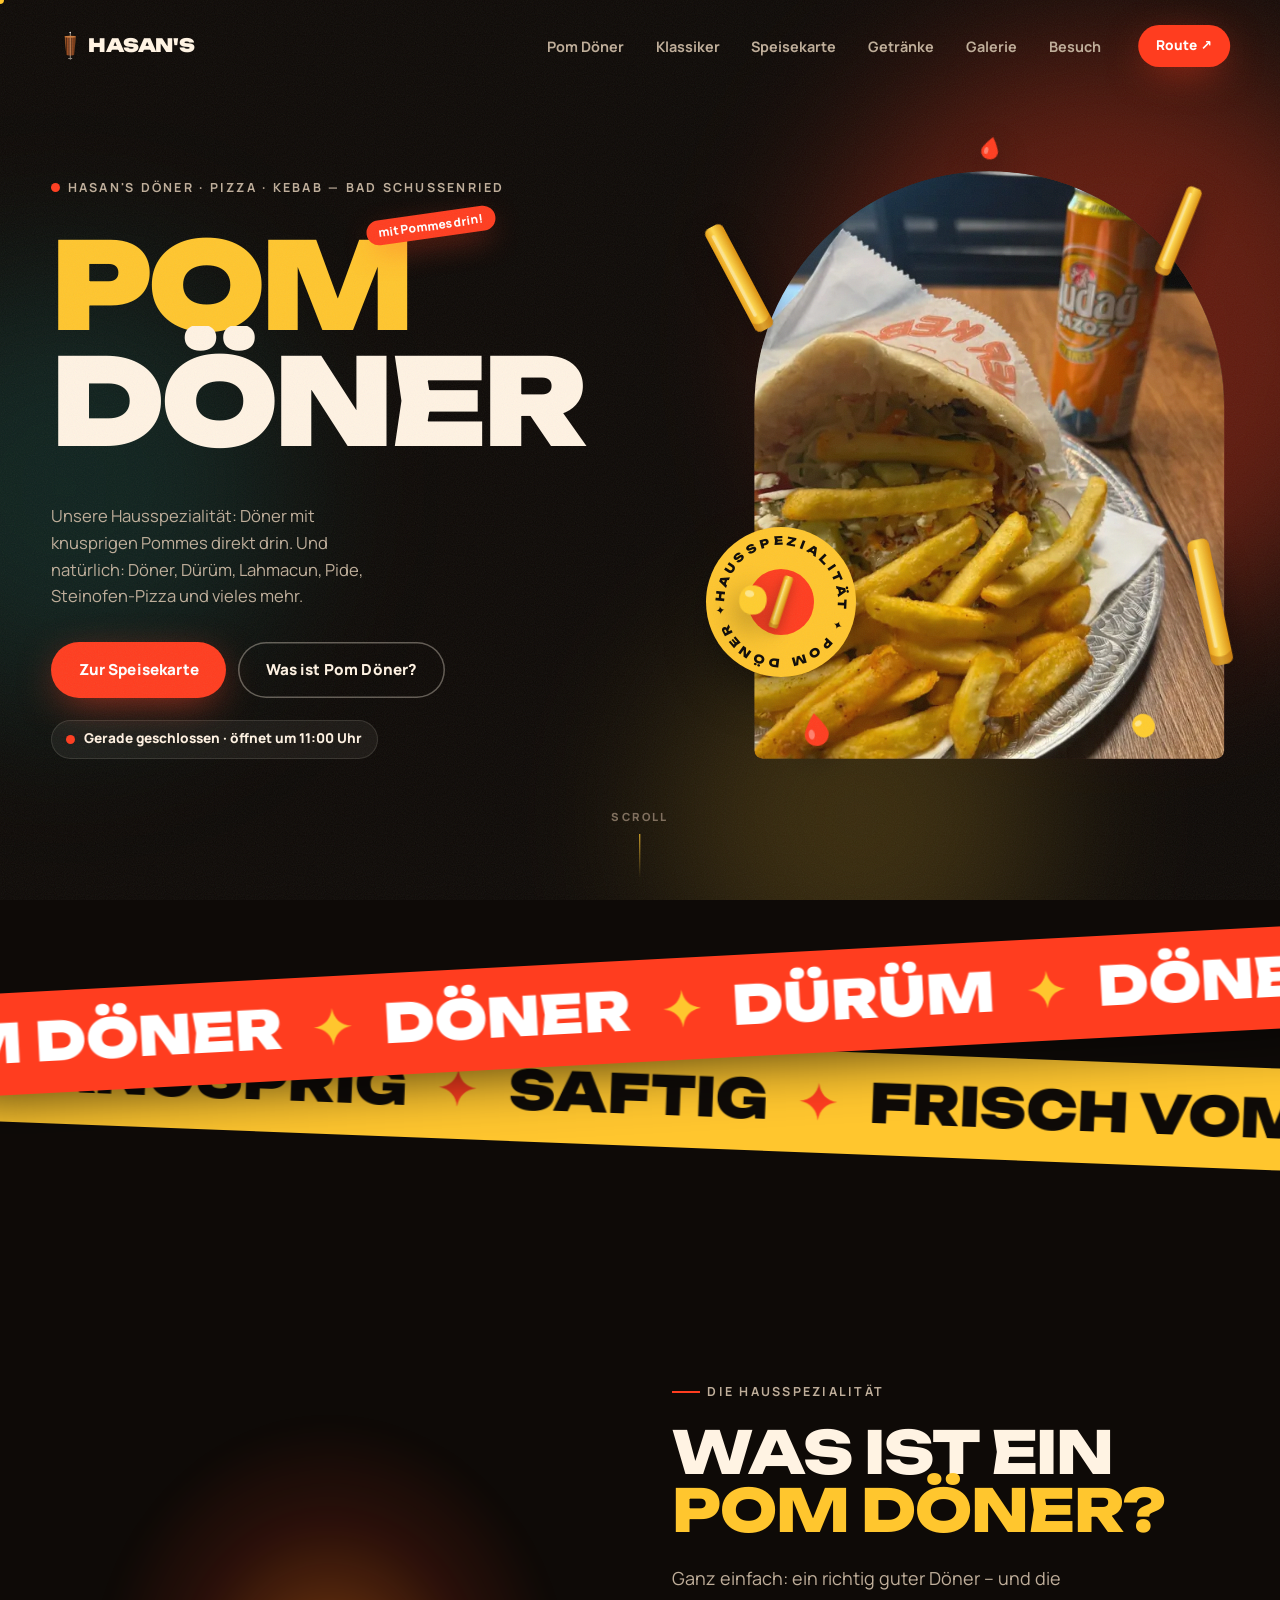
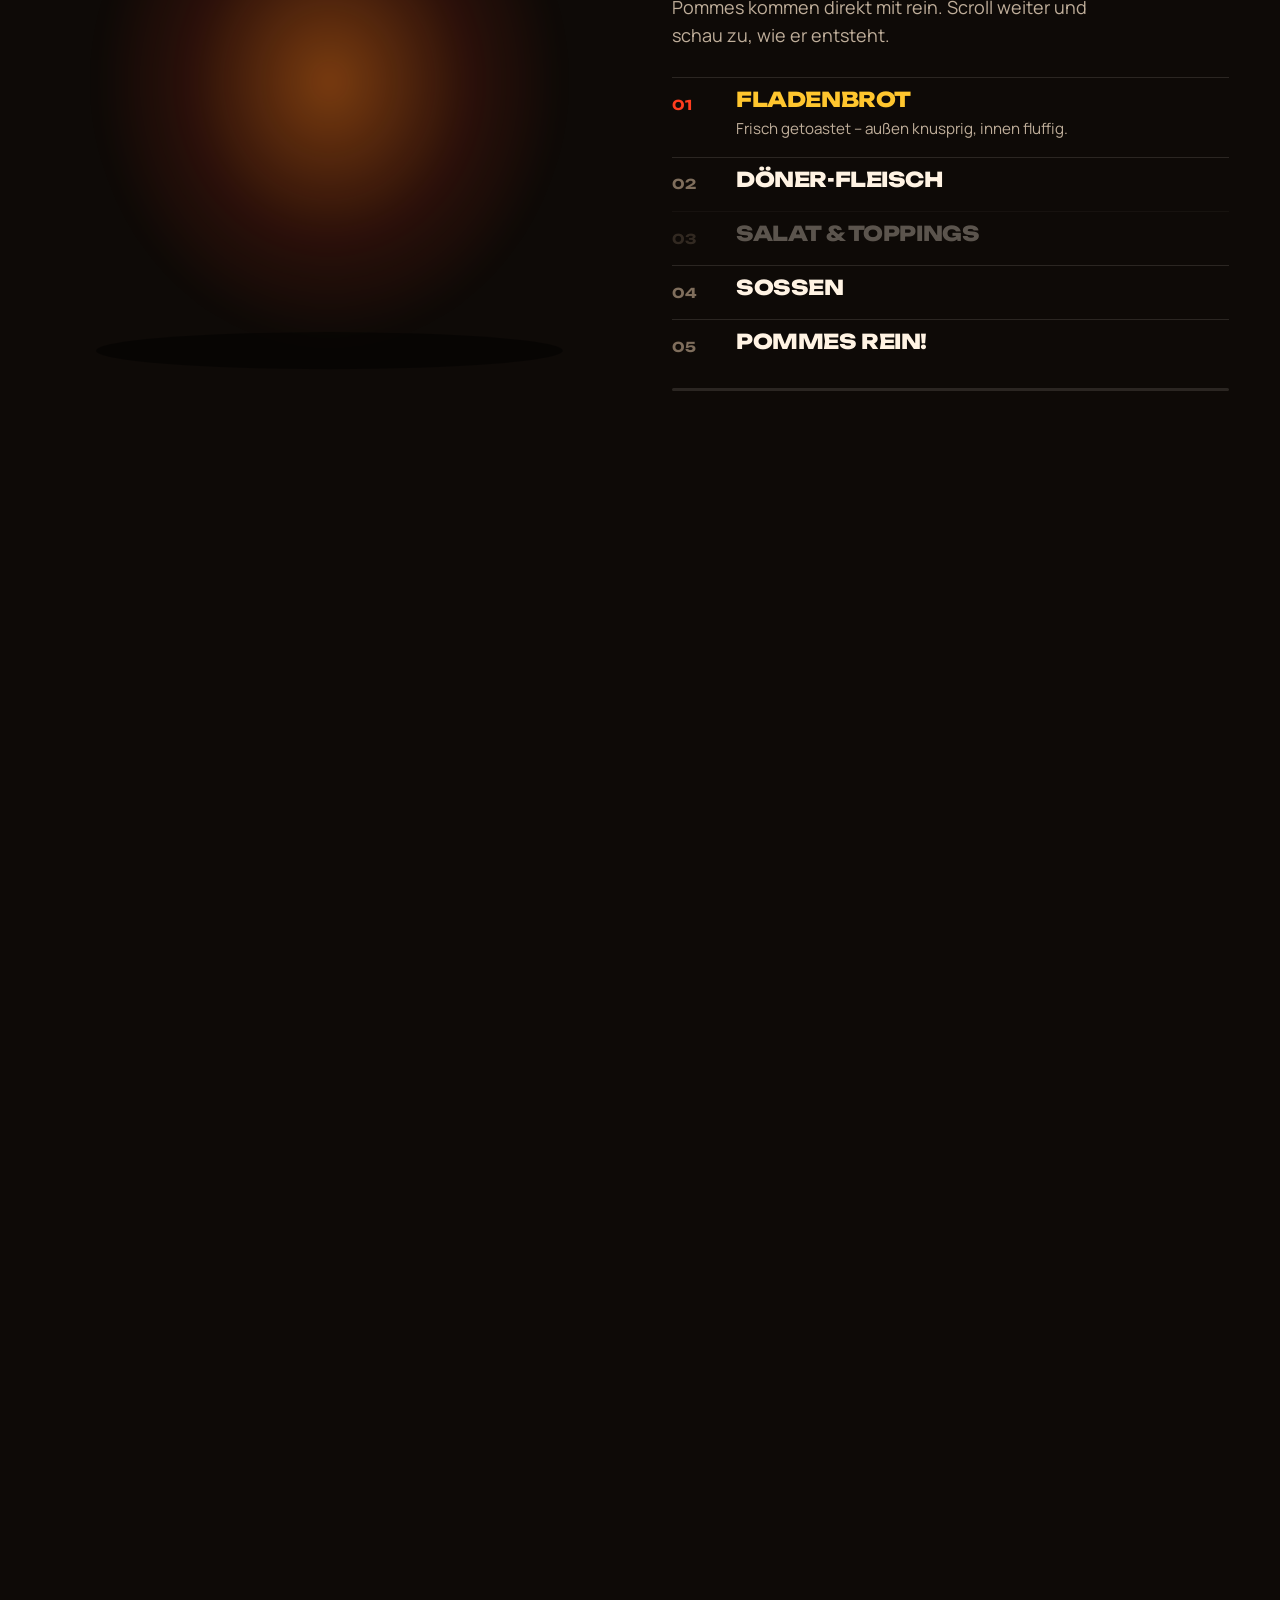
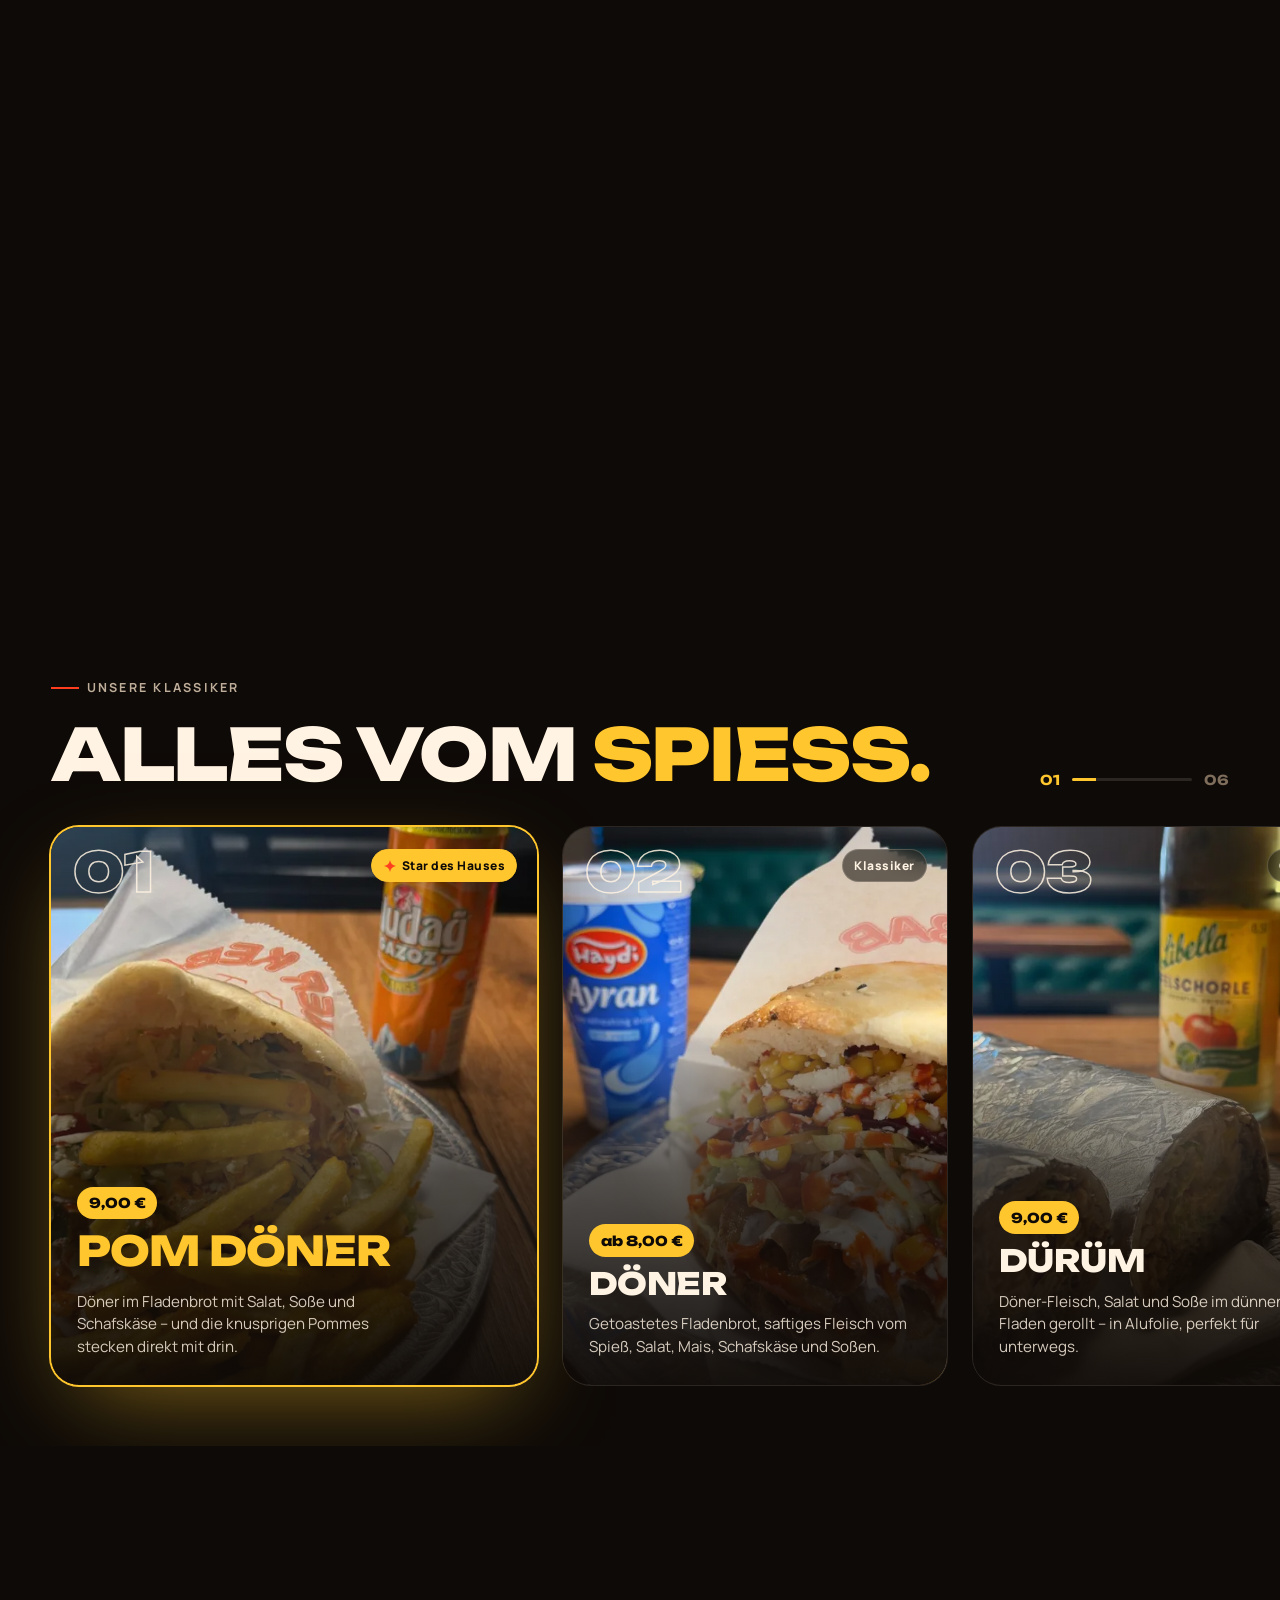
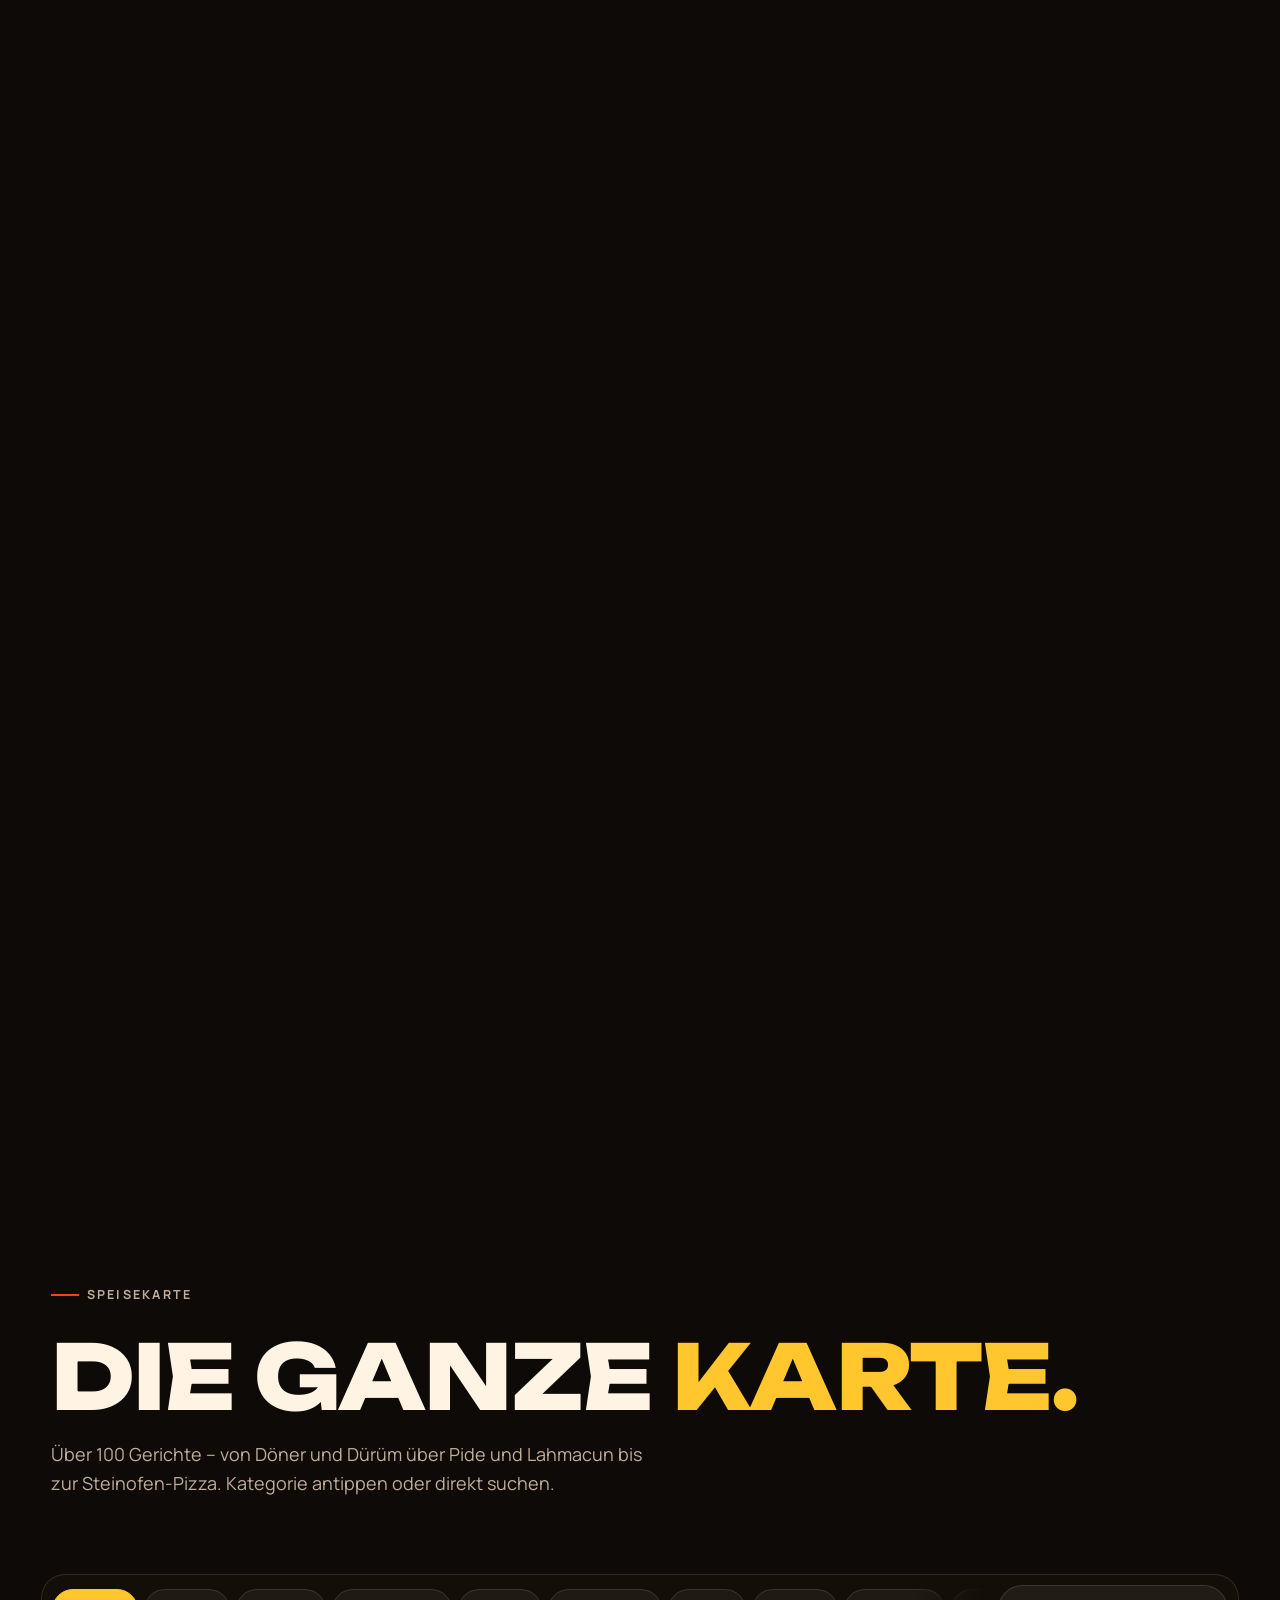
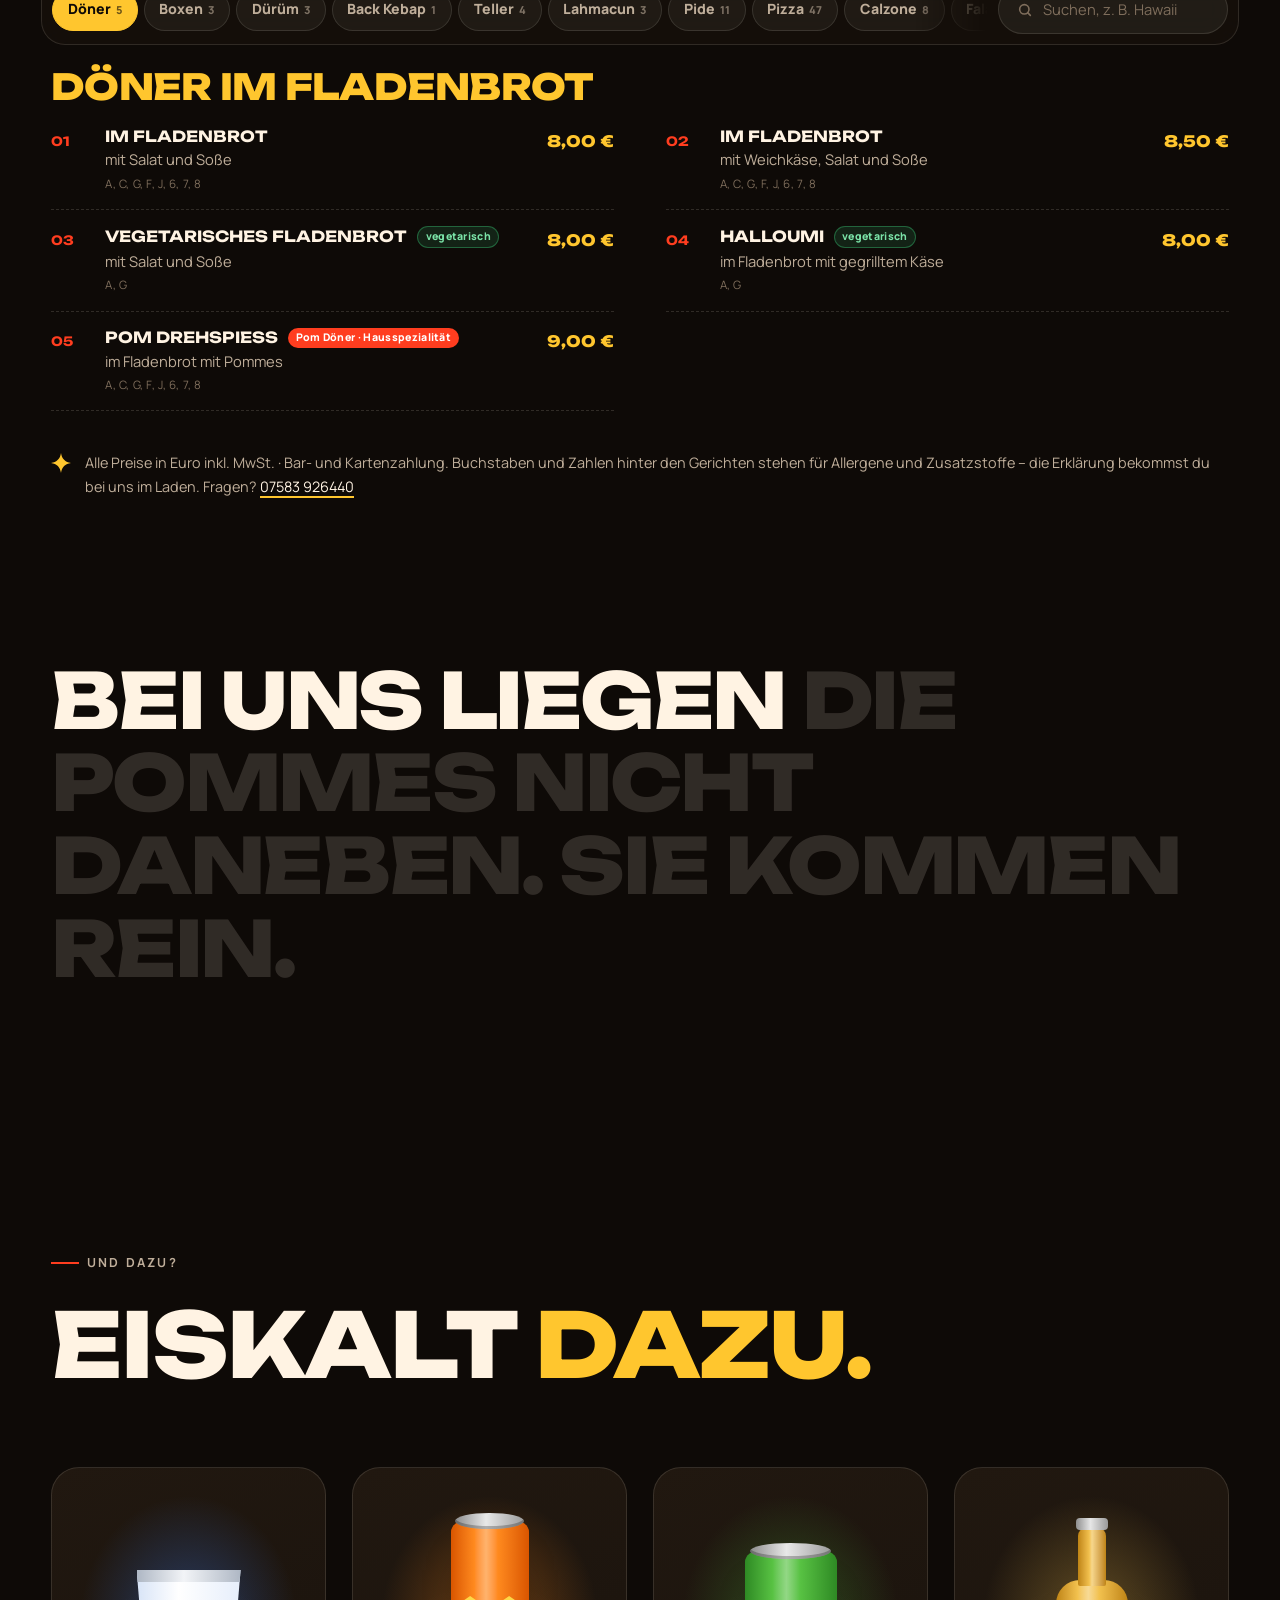
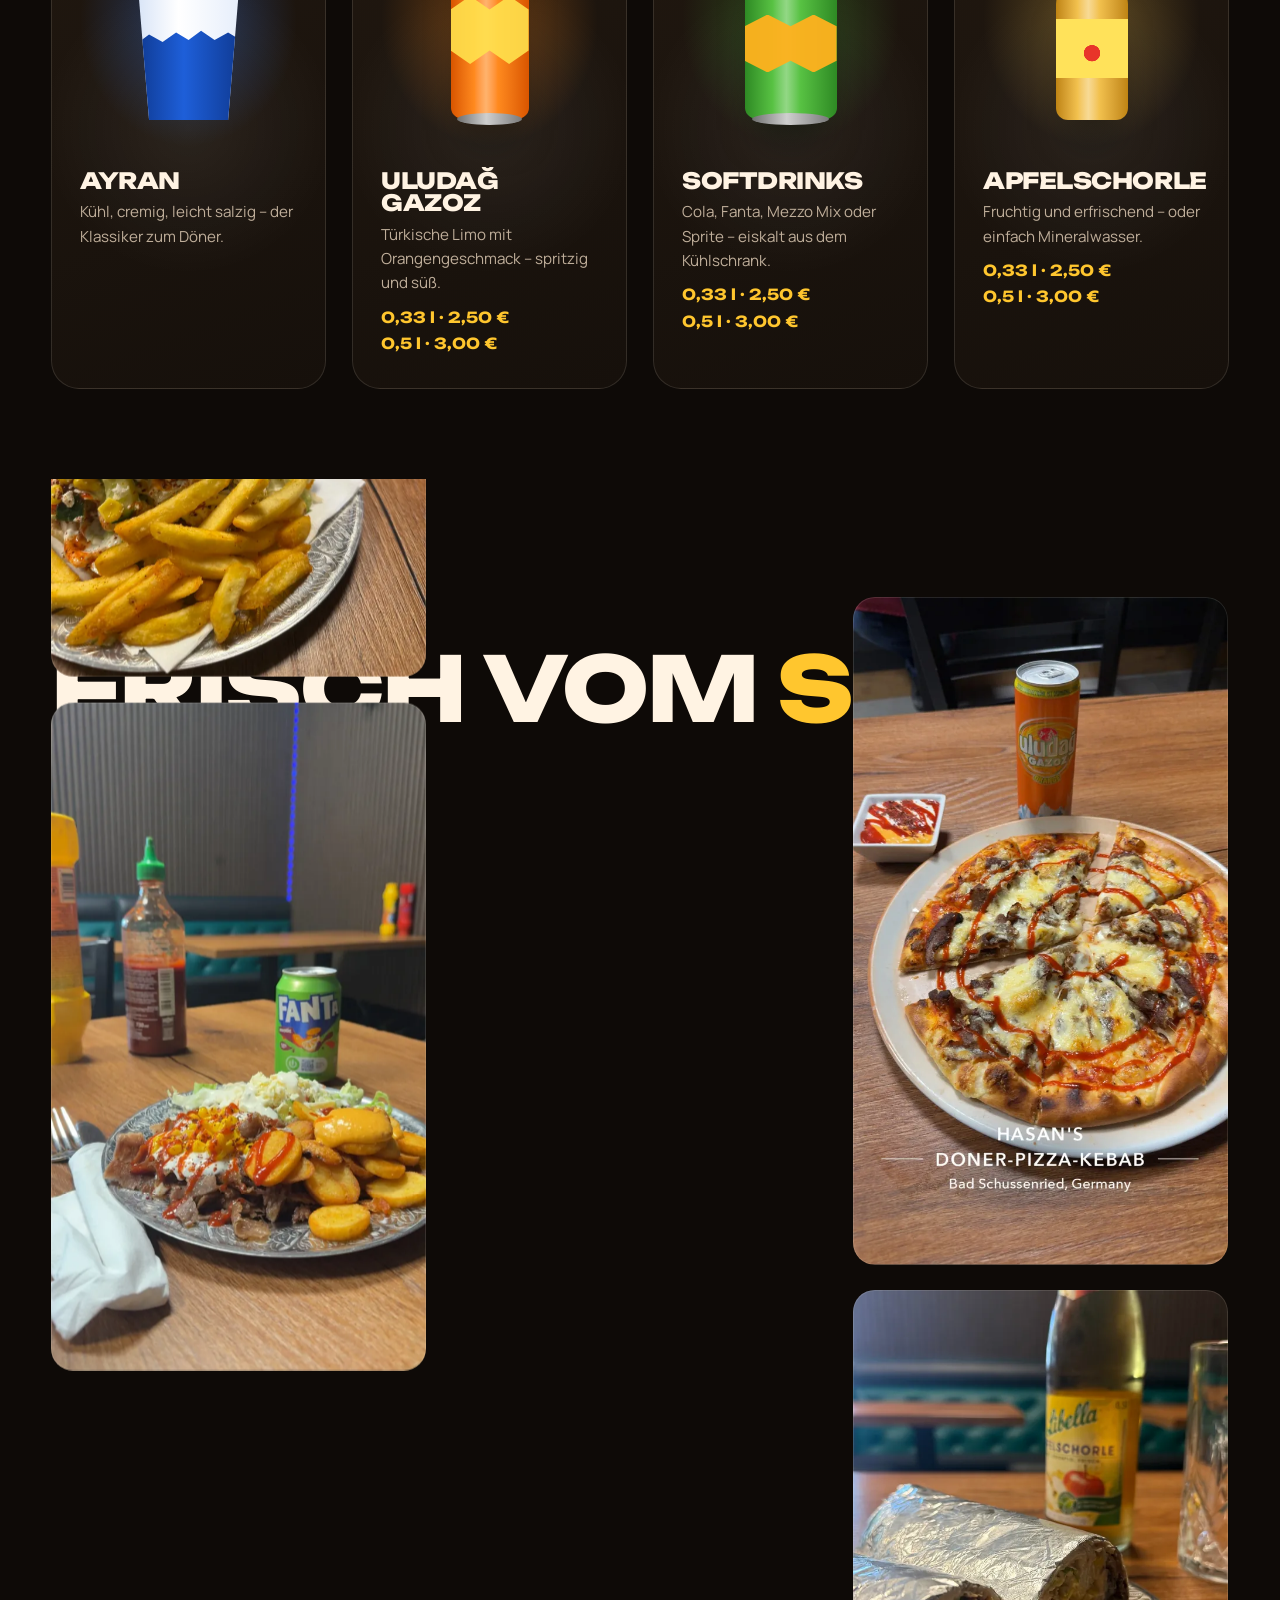
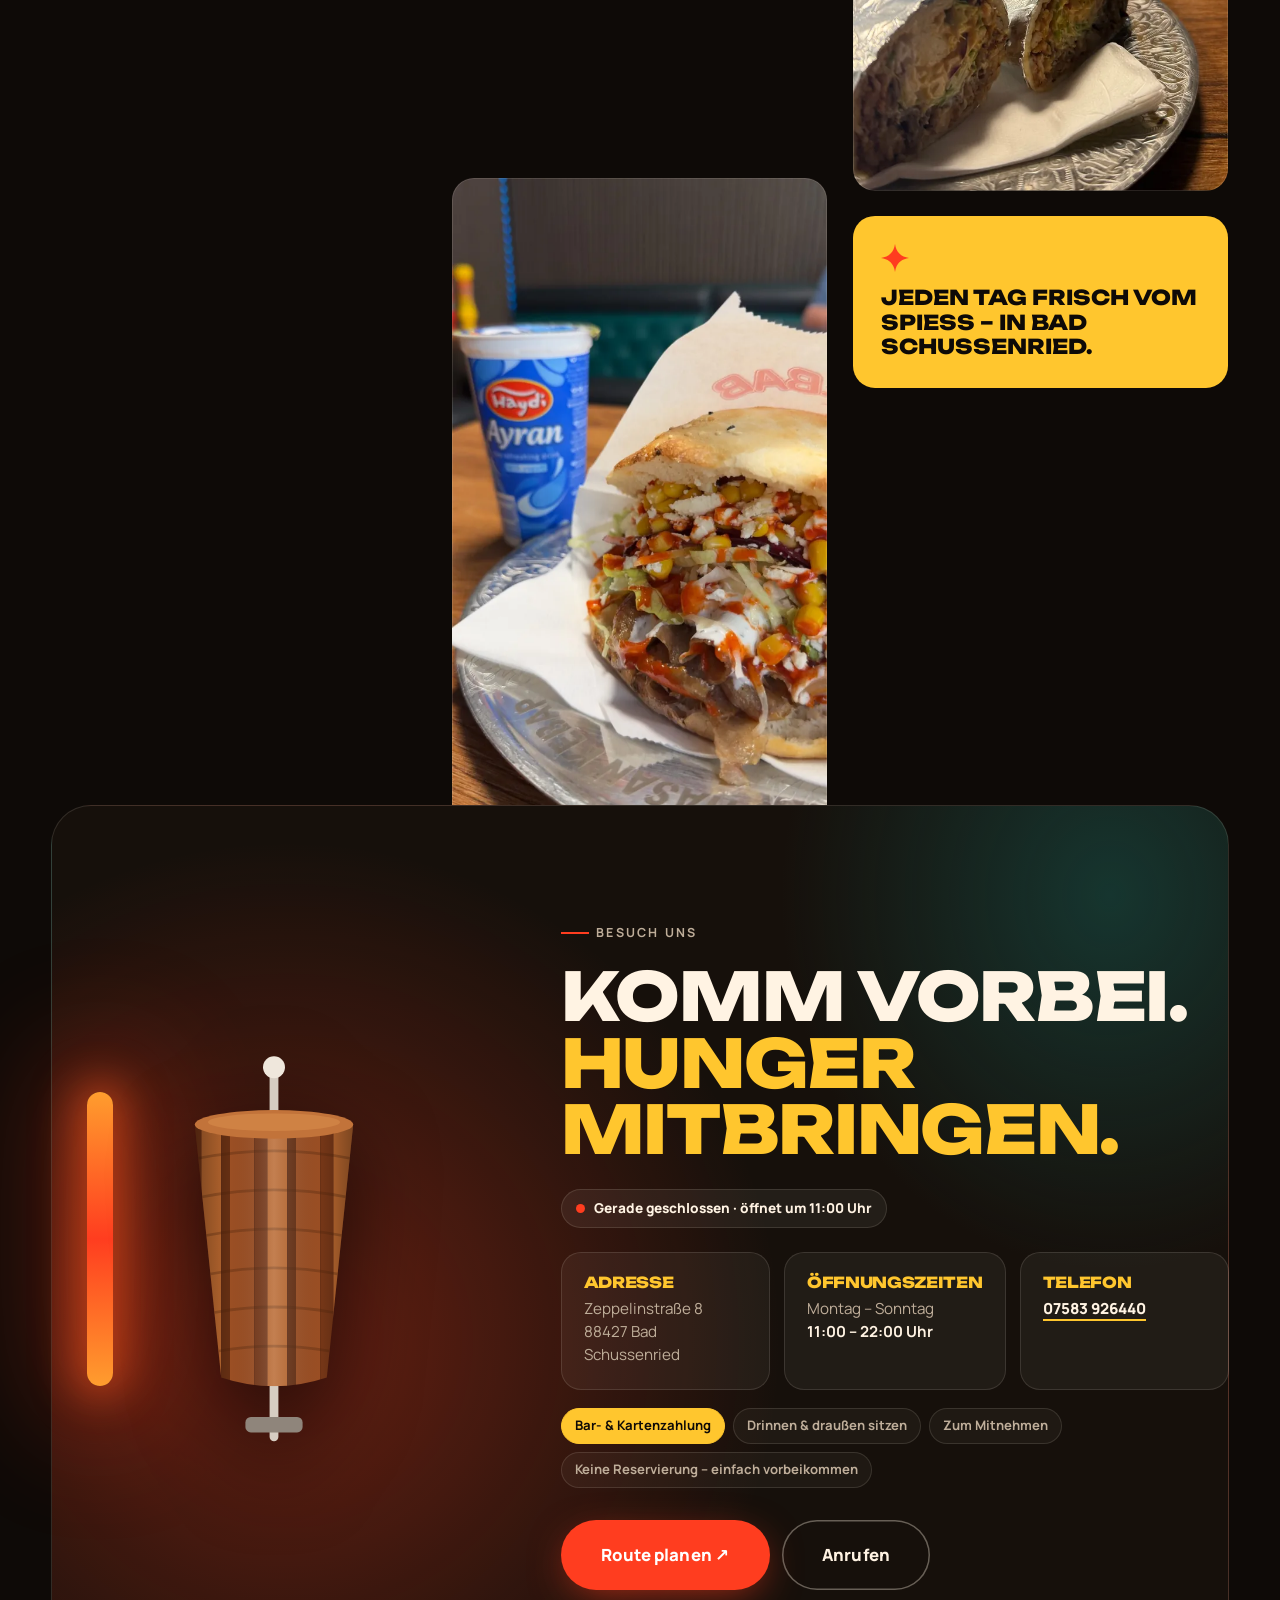
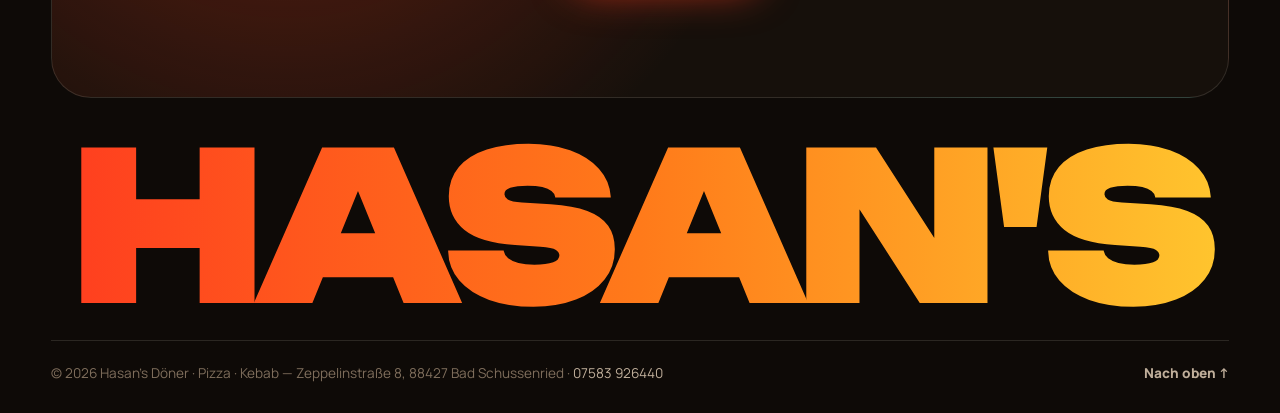
==== index.html @ 5fa3f4a5 "Add complete menu with prices, category tabs and search; card payment - "Die ganze Karte" now lists " ====
<!doctype html>
<html lang="de" class="no-js is-loading">
<head>
  <meta charset="utf-8">
  <meta name="viewport" content="width=device-width, initial-scale=1, viewport-fit=cover">
  <title>Hasan's Döner · Pizza · Kebab – Pom Döner in Bad Schussenried</title>
  <meta name="description" content="Hasan's Döner-Pizza-Kebab, Zeppelinstraße 8 in Bad Schussenried – täglich 11–22 Uhr. Döner, Pom Döner (Döner mit Pommes drin), Dürüm, Lahmacun, Pide, Steinofen-Pizza, Calzone und mehr – täglich 11–22 Uhr, Bar- und Kartenzahlung.">
  <meta name="theme-color" content="#0e0a07">
  <link rel="icon" href="assets/favicon.svg" type="image/svg+xml">

  <meta property="og:type" content="website">
  <meta property="og:locale" content="de_DE">
  <meta property="og:title" content="Hasan's – Pom Döner in Bad Schussenried">
  <meta property="og:description" content="Döner mit Pommes drin. Knusprig, saftig, frisch vom Spieß.">
  <meta property="og:image" content="assets/img/og-pom-doener.jpg">

  <link rel="preload" href="assets/fonts/unbounded-latin-wght-normal.woff2" as="font" type="font/woff2" crossorigin>
  <link rel="preload" href="assets/fonts/manrope-latin-wght-normal.woff2" as="font" type="font/woff2" crossorigin>
  <link rel="preload" as="image" href="assets/img/pom-doener.webp"
        imagesrcset="assets/img/pom-doener-sm.webp 640w, assets/img/pom-doener.webp 1200w"
        imagesizes="(min-width: 900px) 40vw, 90vw">
  <link rel="stylesheet" href="assets/css/style.css">
  <script>document.documentElement.classList.replace('no-js', 'js');</script>

  <script type="application/ld+json">
  {
    "@context": "https://schema.org",
    "@type": "Restaurant",
    "name": "Hasan's Döner-Pizza-Kebab",
    "alternateName": "Döner-Pizza-Kebab Hasans",
    "servesCuisine": ["Döner", "Kebab", "Pizza", "Türkisch"],
    "address": {
      "@type": "PostalAddress",
      "streetAddress": "Zeppelinstraße 8",
      "postalCode": "88427",
      "addressLocality": "Bad Schussenried",
      "addressCountry": "DE"
    },
    "telephone": "+49 7583 926440",
    "openingHoursSpecification": [{
      "@type": "OpeningHoursSpecification",
      "dayOfWeek": ["Monday", "Tuesday", "Wednesday", "Thursday", "Friday", "Saturday", "Sunday"],
      "opens": "11:00",
      "closes": "22:00"
    }],
    "paymentAccepted": "Bar, Karte",
    "priceRange": "€",
    "acceptsReservations": false
  }
  </script>
</head>
<body>

  <!-- Wiederverwendbare Grafiken -->
  <svg class="sprite" aria-hidden="true" focusable="false">
    <defs>
      <linearGradient id="g-fry" x1="0" x2="1">
        <stop offset="0" stop-color="#e99d12"/>
        <stop offset=".45" stop-color="#ffd84f"/>
        <stop offset="1" stop-color="#dc8f0c"/>
      </linearGradient>
      <linearGradient id="g-bread" x1="0" y1="0" x2="0" y2="1">
        <stop offset="0" stop-color="#f3bd6a"/>
        <stop offset="1" stop-color="#c47a35"/>
      </linearGradient>
      <linearGradient id="g-spit-shade" x1="0" x2="1">
        <stop offset="0" stop-color="#000" stop-opacity=".6"/>
        <stop offset=".3" stop-color="#000" stop-opacity="0"/>
        <stop offset=".5" stop-color="#fff" stop-opacity=".16"/>
        <stop offset=".72" stop-color="#000" stop-opacity="0"/>
        <stop offset="1" stop-color="#000" stop-opacity=".65"/>
      </linearGradient>
      <clipPath id="clip-spit">
        <path d="M28 64q72-22 144 0l-24 230q-48 16-96 0z"/>
      </clipPath>
      <pattern id="p-spit" width="60" height="10" patternUnits="userSpaceOnUse">
        <rect width="22" height="10" fill="#9b4f24"/>
        <rect x="22" width="12" height="10" fill="#743617"/>
        <rect x="34" width="18" height="10" fill="#b8672f"/>
        <rect x="52" width="8" height="10" fill="#652f13"/>
      </pattern>
    </defs>
    <symbol id="i-fry" viewBox="0 0 24 120">
      <rect x="2" y="2" width="20" height="116" rx="6" fill="url(#g-fry)"/>
      <rect x="7" y="10" width="3.5" height="92" rx="1.75" fill="#fff5c4" opacity=".6"/>
      <path d="M2 106c6 6 14 6 20 0v6a6 6 0 0 1-6 6H8a6 6 0 0 1-6-6z" fill="#b8690a" opacity=".5"/>
    </symbol>
    <symbol id="i-corn" viewBox="0 0 30 30">
      <path d="M15 2c9 0 13 8 12 15-1 8-7 11-12 11S4 25 3 17C2 10 6 2 15 2z" fill="#ffcd2e"/>
      <ellipse cx="11" cy="10" rx="4" ry="3" fill="#fff3b5" opacity=".7"/>
    </symbol>
    <symbol id="i-drop" viewBox="0 0 30 34">
      <path d="M15 1S3 16 3 22a12 12 0 0 0 24 0C27 16 15 1 15 1z" fill="#ff3d1f"/>
      <ellipse cx="10" cy="22" rx="3" ry="5" fill="#fff" opacity=".35"/>
    </symbol>
    <symbol id="i-spark" viewBox="0 0 24 24">
      <path d="M12 0c1 7 5 11 12 12-7 1-11 5-12 12-1-7-5-11-12-12 7-1 11-5 12-12z" fill="currentColor"/>
    </symbol>
    <symbol id="i-spit" viewBox="0 0 200 360">
      <rect x="96" y="6" width="8" height="346" rx="4" fill="#d6cdc2"/>
      <circle cx="100" cy="12" r="10" fill="#efe7dc"/>
      <g clip-path="url(#clip-spit)">
        <g class="spit__bands">
          <rect x="-120" y="40" width="440" height="270" fill="url(#p-spit)"/>
        </g>
        <path d="M30 95q70-14 140 0M34 130q66-13 132 0M38 165q62-12 124 0M42 200q58-11 116 0M46 235q54-10 108 0M50 270q50-9 100 0" stroke="#4a210c" stroke-width="2.5" fill="none" opacity=".3"/>
        <rect x="0" y="40" width="200" height="270" fill="url(#g-spit-shade)"/>
      </g>
      <ellipse cx="100" cy="64" rx="72" ry="13" fill="#c2733a"/>
      <ellipse cx="100" cy="62" rx="60" ry="8" fill="#d98c4c" opacity=".6"/>
      <rect x="74" y="330" width="52" height="14" rx="5" fill="#8f857b"/>
    </symbol>
  </svg>

  <!-- Intro-Loader -->
  <div class="loader" aria-hidden="true">
    <div class="loader__panel loader__panel--back"></div>
    <div class="loader__panel loader__panel--front">
      <div class="loader__inner">
        <svg class="loader__spit"><use href="#i-spit"/></svg>
        <div class="loader__word">HASAN'S</div>
        <div class="loader__count"><span data-count>0</span>%</div>
      </div>
    </div>
  </div>

  <div class="progress" aria-hidden="true"></div>
  <div class="cursor" aria-hidden="true">
    <div class="cursor__dot"></div>
    <div class="cursor__ring"><span class="cursor__label"></span></div>
  </div>

  <header class="nav">
    <a class="nav__logo" href="#top" aria-label="Hasan's – zum Seitenanfang">
      <svg class="nav__spit" aria-hidden="true"><use href="#i-spit"/></svg>
      <span>HASAN'S</span>
    </a>
    <nav class="nav__links" aria-label="Hauptnavigation">
      <a href="#pom-doener">Pom Döner</a>
      <a href="#menu">Klassiker</a>
      <a href="#karte">Speisekarte</a>
      <a href="#getraenke">Getränke</a>
      <a href="#galerie">Galerie</a>
      <a href="#besuch">Besuch</a>
    </nav>
    <a class="btn btn--small btn--primary nav__cta magnetic" href="https://www.google.com/maps/search/?api=1&amp;query=D%C3%B6ner-Pizza-Kebab+Hasans%2C+Zeppelinstra%C3%9Fe+8%2C+88427+Bad+Schussenried" target="_blank" rel="noopener">Route ↗</a>
    <button class="nav__burger" type="button" aria-expanded="false" aria-controls="mobile-menu" aria-label="Menü öffnen">
      <span></span><span></span>
    </button>
  </header>

  <div class="mobile-menu" id="mobile-menu" inert>
    <nav aria-label="Mobile Navigation">
      <a href="#pom-doener" style="--i:0">Pom Döner</a>
      <a href="#menu" style="--i:1">Klassiker</a>
      <a href="#karte" style="--i:2">Speisekarte</a>
      <a href="#getraenke" style="--i:3">Getränke</a>
      <a href="#galerie" style="--i:4">Galerie</a>
      <a href="#besuch" style="--i:5">Besuch</a>
    </nav>
    <p class="mobile-menu__foot">Zeppelinstraße 8 · Bad Schussenried<br><a href="tel:+497583926440">07583 926440</a></p>
  </div>

  <main id="top">

    <!-- HERO -->
    <section class="hero" aria-labelledby="hero-title">
      <div class="hero__bg" aria-hidden="true">
        <span class="blob blob--1"></span>
        <span class="blob blob--2"></span>
        <span class="blob blob--3"></span>
      </div>

      <div class="hero__content">
        <p class="eyebrow" data-hero style="--d:0">
          <span class="pulse"></span> Hasan's Döner · Pizza · Kebab — Bad Schussenried
        </p>
        <h1 class="hero__title" id="hero-title" aria-label="Pom Döner">
          <span class="line line--fry" aria-hidden="true"><span data-split>POM</span></span>
          <span class="line" aria-hidden="true"><span data-split>DÖNER</span></span>
          <span class="sticker" aria-hidden="true">mit Pommes drin!</span>
        </h1>
        <p class="hero__lead" data-hero style="--d:1">
          Unsere Hausspezialität: Döner mit knusprigen Pommes direkt drin.
          Und natürlich: Döner, Dürüm, Lahmacun, Pide, Steinofen-Pizza und vieles mehr.
        </p>
        <div class="hero__actions" data-hero style="--d:2">
          <a class="btn btn--primary magnetic" href="#karte">Zur Speisekarte</a>
          <a class="btn btn--ghost magnetic" href="#pom-doener">Was ist Pom Döner?</a>
        </div>
        <p class="open-status hero__status" data-open-status data-hero style="--d:3">
          <span class="open-status__dot"></span><span data-open-text>Täglich 11:00–22:00 Uhr</span>
        </p>
      </div>

      <div class="hero__visual">
        <figure class="hero__frame">
          <img src="assets/img/pom-doener.webp"
               srcset="assets/img/pom-doener-sm.webp 640w, assets/img/pom-doener.webp 1200w"
               sizes="(min-width: 900px) 40vw, 90vw"
               width="1200" height="1600"
               alt="Pom Döner: Döner im Fladenbrot mit Salat, Mais, Schafskäse, Soße und knusprigen Pommes, daneben eine Dose Orangenlimo"
               fetchpriority="high">
        </figure>

        <div class="badge" aria-hidden="true">
          <svg class="badge__ring" viewBox="0 0 200 200">
            <defs><path id="badge-circle" d="M100 100m-76 0a76 76 0 1 1 152 0a76 76 0 1 1-152 0"/></defs>
            <text><textPath href="#badge-circle" textLength="474" lengthAdjust="spacing">HAUSSPEZIALITÄT ✦ POM DÖNER ✦ </textPath></text>
          </svg>
          <svg class="badge__fry"><use href="#i-fry"/></svg>
        </div>

        <div class="floaters" aria-hidden="true">
          <span class="floater" style="--x:-6%;--y:8%;--depth:1.2"><svg class="fl fl--fry" style="--r:-28deg;--dur:6.5s"><use href="#i-fry"/></svg></span>
          <span class="floater" style="--x:88%;--y:2%;--depth:.7"><svg class="fl fl--fry" style="--r:22deg;--dur:7.5s;--s:.8"><use href="#i-fry"/></svg></span>
          <span class="floater" style="--x:94%;--y:62%;--depth:1.5"><svg class="fl fl--fry" style="--r:-12deg;--dur:8s;--s:1.1"><use href="#i-fry"/></svg></span>
          <span class="floater" style="--x:-4%;--y:70%;--depth:.9"><svg class="fl fl--corn" style="--r:10deg;--dur:5s"><use href="#i-corn"/></svg></span>
          <span class="floater" style="--x:10%;--y:92%;--depth:1.3"><svg class="fl fl--drop" style="--r:-8deg;--dur:6s"><use href="#i-drop"/></svg></span>
          <span class="floater" style="--x:80%;--y:92%;--depth:.8"><svg class="fl fl--corn" style="--r:-30deg;--dur:5.5s;--s:.8"><use href="#i-corn"/></svg></span>
          <span class="floater" style="--x:48%;--y:-6%;--depth:1"><svg class="fl fl--drop" style="--r:14deg;--dur:7s;--s:.7"><use href="#i-drop"/></svg></span>
        </div>
      </div>

      <a class="scroll-hint" href="#pom-doener" aria-label="Weiter scrollen">
        <span>Scroll</span><i></i>
      </a>
    </section>

    <!-- MARQUEE -->
    <div class="marquee-wrap" aria-hidden="true">
      <div class="marquee marquee--sauce">
        <div class="marquee__track" data-dir="-1">
          <div class="marquee__group">
            <span>POM DÖNER</span><svg><use href="#i-spark"/></svg>
            <span>DÖNER</span><svg><use href="#i-spark"/></svg>
            <span>DÜRÜM</span><svg><use href="#i-spark"/></svg>
            <span>DÖNER BOX</span><svg><use href="#i-spark"/></svg>
            <span>DÖNER TELLER</span><svg><use href="#i-spark"/></svg>
            <span>DÖNER PIZZA</span><svg><use href="#i-spark"/></svg>
            <span>LAHMACUN</span><svg><use href="#i-spark"/></svg>
            <span>PIDE</span><svg><use href="#i-spark"/></svg>
          </div>
        </div>
      </div>
      <div class="marquee marquee--fry">
        <div class="marquee__track" data-dir="1">
          <div class="marquee__group">
            <span>KNUSPRIG</span><svg><use href="#i-spark"/></svg>
            <span>SAFTIG</span><svg><use href="#i-spark"/></svg>
            <span>FRISCH VOM SPIESS</span><svg><use href="#i-spark"/></svg>
            <span>POMMES REIN</span><svg><use href="#i-spark"/></svg>
          </div>
        </div>
      </div>
    </div>

    <!-- POM DÖNER BAUKASTEN -->
    <section class="build" id="pom-doener" aria-labelledby="build-title">
      <div class="build__sticky">
        <div class="build__stage" aria-hidden="true">
          <div class="build__glow"></div>
          <svg class="build__svg" viewBox="0 0 420 470">
            <ellipse class="build__shadow" cx="210" cy="438" rx="176" ry="14"/>

            <!-- 1: Brot unten -->
            <g class="layer" data-layer="0">
              <path d="M36 356q0 62 174 64 174-2 174-64z" fill="#c9843d"/>
              <path d="M36 356q0 30 174 34 174-4 174-34" fill="none" stroke="#a9682a" stroke-width="3" opacity=".6"/>
              <path d="M32 356q178-30 356 0 0 16-178 18-178-2-178-18z" fill="#f4d29a"/>
              <g fill="#e7b872" opacity=".8">
                <circle cx="96" cy="358" r="3"/><circle cx="170" cy="364" r="2.5"/><circle cx="260" cy="360" r="3"/><circle cx="320" cy="358" r="2.5"/>
              </g>
            </g>

            <!-- 2: Döner-Fleisch -->
            <g class="layer" data-layer="1">
              <path d="M40 350c30-30 58 2 88-22s62 18 92-6 64 20 94-2 50 10 70 0l-2 34q-172 22-344 0z" fill="#6f3417"/>
              <path d="M48 338c32-24 60 4 90-18s58 16 88-6 62 18 92-4c24-14 42 6 54-2" stroke="#a9592a" stroke-width="12" fill="none" stroke-linecap="round"/>
              <path d="M58 350c35-16 65 4 100-12s70 12 105-4 65 10 102-2" stroke="#4f230d" stroke-width="7" fill="none" stroke-linecap="round"/>
              <path d="M76 326c20-10 34-2 48-10M190 322c18-10 30 0 46-8M300 318c14-8 26-2 38-8" stroke="#d98e52" stroke-width="4" fill="none" stroke-linecap="round"/>
            </g>

            <!-- 3: Salat, Tomaten, Mais, Schafskäse -->
            <g class="layer" data-layer="2">
              <path d="M28 318q10-28 26-10 12-24 28-6 14-22 28-4 14-22 28-4 14-20 28-2 14-20 28-2 14-20 28-2 14-20 28-2 14-20 28-2 14-22 28-2 14-20 28 0 14-20 30 4 16-16 28 14-182 22-362 0z" fill="#5fbf55"/>
              <path d="M60 312l14-8M118 306l12-10M180 304l12-9M246 304l12-9M306 306l12-9M350 310l10-8" stroke="#3b8f3f" stroke-width="3" stroke-linecap="round"/>
              <path d="M84 310q18-18 38 0M226 306q16-16 34 0M300 312q14-14 30 0" stroke="#a8336f" stroke-width="5" fill="none" stroke-linecap="round"/>
              <g>
                <circle cx="124" cy="298" r="18" fill="#e23b28"/><circle cx="124" cy="298" r="13" fill="#f25d43"/>
                <path d="M124 288v20M114 298h20" stroke="#ffb09b" stroke-width="2" opacity=".6"/>
                <circle cx="282" cy="296" r="17" fill="#e23b28"/><circle cx="282" cy="296" r="12" fill="#f25d43"/>
                <path d="M282 287v18M273 296h18" stroke="#ffb09b" stroke-width="2" opacity=".6"/>
              </g>
              <g fill="#ffd02f" stroke="#e6a800" stroke-width="1.5">
                <circle cx="78" cy="296" r="6"/><circle cx="94" cy="304" r="6"/><circle cx="168" cy="290" r="6"/><circle cx="184" cy="299" r="6"/>
                <circle cx="206" cy="288" r="6"/><circle cx="234" cy="297" r="6"/><circle cx="330" cy="292" r="6"/><circle cx="346" cy="300" r="6"/><circle cx="152" cy="303" r="6"/>
              </g>
              <g fill="#fffaf0">
                <rect x="52" y="296" width="11" height="11" rx="2" transform="rotate(14 57 301)"/>
                <rect x="198" y="298" width="12" height="12" rx="2" transform="rotate(-10 204 304)"/>
                <rect x="252" y="286" width="10" height="10" rx="2" transform="rotate(22 257 291)"/>
                <rect x="312" y="300" width="11" height="11" rx="2" transform="rotate(-18 317 305)"/>
                <rect x="140" y="286" width="9" height="9" rx="2" transform="rotate(30 144 290)"/>
              </g>
            </g>

            <!-- 4: Soßen -->
            <g class="layer" data-layer="3">
              <path d="M50 292c28-30 52 8 78-16s52 20 80-4 52 22 80 0 50 18 80 4" stroke="#fff4e2" stroke-width="10" fill="none" stroke-linecap="round"/>
              <path d="M62 280c28 20 54-18 82 4s54-20 82 2 54-18 82 2 40-12 62 2" stroke="#ff3d1f" stroke-width="6" fill="none" stroke-linecap="round"/>
              <g fill="#8e1b0c"><circle cx="100" cy="282" r="2"/><circle cx="180" cy="276" r="2"/><circle cx="250" cy="284" r="2"/><circle cx="320" cy="278" r="2"/><circle cx="140" cy="290" r="1.6"/><circle cx="290" cy="290" r="1.6"/></g>
            </g>

            <!-- 6: Brot oben (Fladenbrot mit Rautenmuster, Sesam & Schwarzkümmel) -->
            <g class="layer" data-layer="5">
              <path d="M34 240C30 200 44 172 90 166c80-10 160-10 240 0 46 6 60 34 56 74-116 22-236 22-352 0z" fill="url(#g-bread)"/>
              <path d="M34 240c116 22 236 22 352 0 0 12-116 32-176 32S34 252 34 240z" fill="#f6d8a4"/>
              <path d="M70 226l52-54M126 234l58-64M188 238l58-68M250 236l56-64M312 230l46-52M92 172l50 58M150 168l58 66M214 168l58 66M276 170l52 60" stroke="#a9611f" stroke-width="3" stroke-linecap="round" opacity=".28"/>
              <path d="M100 180c70-10 150-10 220 0" stroke="#ffe3ad" stroke-width="10" fill="none" stroke-linecap="round" opacity=".4"/>
              <g fill="#fff3d6">
                <ellipse cx="110" cy="190" rx="5" ry="2.4" transform="rotate(-20 110 190)"/>
                <ellipse cx="150" cy="180" rx="5" ry="2.4" transform="rotate(10 150 180)"/>
                <ellipse cx="196" cy="188" rx="5" ry="2.4" transform="rotate(-8 196 188)"/>
                <ellipse cx="240" cy="178" rx="5" ry="2.4" transform="rotate(24 240 178)"/>
                <ellipse cx="286" cy="190" rx="5" ry="2.4" transform="rotate(-14 286 190)"/>
                <ellipse cx="330" cy="186" rx="5" ry="2.4" transform="rotate(30 330 186)"/>
                <ellipse cx="128" cy="214" rx="5" ry="2.4" transform="rotate(-30 128 214)"/>
                <ellipse cx="176" cy="206" rx="5" ry="2.4" transform="rotate(12 176 206)"/>
                <ellipse cx="222" cy="214" rx="5" ry="2.4" transform="rotate(-6 222 214)"/>
                <ellipse cx="268" cy="208" rx="5" ry="2.4" transform="rotate(18 268 208)"/>
                <ellipse cx="312" cy="216" rx="5" ry="2.4" transform="rotate(-22 312 216)"/>
                <ellipse cx="80" cy="212" rx="5" ry="2.4" transform="rotate(26 80 212)"/>
                <ellipse cx="354" cy="212" rx="5" ry="2.4" transform="rotate(-12 354 212)"/>
              </g>
              <g fill="#2a1a12">
                <ellipse cx="132" cy="196" rx="2.6" ry="1.6"/><ellipse cx="214" cy="198" rx="2.6" ry="1.6" transform="rotate(30 214 198)"/>
                <ellipse cx="262" cy="190" rx="2.6" ry="1.6"/><ellipse cx="300" cy="204" rx="2.6" ry="1.6" transform="rotate(-20 300 204)"/>
                <ellipse cx="160" cy="226" rx="2.6" ry="1.6"/><ellipse cx="344" cy="198" rx="2.6" ry="1.6" transform="rotate(40 344 198)"/>
                <ellipse cx="96" cy="196" rx="2.6" ry="1.6" transform="rotate(-30 96 196)"/><ellipse cx="244" cy="226" rx="2.6" ry="1.6"/>
              </g>
            </g>

            <!-- 5: Pommes -->
            <g class="layer" data-layer="4">
              <use href="#i-fry" x="-11" y="-66" width="22" height="132" transform="translate(70 250) rotate(78)"/>
              <use href="#i-fry" x="-11" y="-66" width="22" height="132" transform="translate(132 262) rotate(98)"/>
              <use href="#i-fry" x="-11" y="-66" width="22" height="132" transform="translate(214 238) rotate(64)"/>
              <use href="#i-fry" x="-11" y="-66" width="22" height="132" transform="translate(190 266) rotate(84)"/>
              <use href="#i-fry" x="-11" y="-66" width="22" height="132" transform="translate(262 250) rotate(112)"/>
              <use href="#i-fry" x="-11" y="-66" width="22" height="132" transform="translate(296 268) rotate(82)"/>
              <use href="#i-fry" x="-11" y="-66" width="22" height="132" transform="translate(354 250) rotate(102)"/>
            </g>

            <!-- Dampf -->
            <g class="build__steam" stroke="#fff3e3" stroke-width="5" fill="none" stroke-linecap="round">
              <path d="M160 150c-12-16 12-26 0-44s10-26 0-40"/>
              <path d="M210 144c-12-16 12-26 0-44s10-26 0-40"/>
              <path d="M260 150c-12-16 12-26 0-44s10-26 0-40"/>
            </g>
          </svg>

          <div class="build__stamp">
            <svg viewBox="0 0 200 200">
              <defs><path id="stamp-circle" d="M100 100m-72 0a72 72 0 1 1 144 0a72 72 0 1 1-144 0"/></defs>
              <text><textPath href="#stamp-circle" textLength="448" lengthAdjust="spacing">GUTEN APPETIT ✦ AFİYET OLSUN ✦ </textPath></text>
            </svg>
            <span>POM<br>DÖNER</span>
          </div>
        </div>

        <div class="build__text">
          <p class="eyebrow">Die Hausspezialität</p>
          <h2 class="build__title" id="build-title">Was ist ein <em>Pom Döner?</em></h2>
          <p class="build__lead">Ganz einfach: ein richtig guter Döner – und die Pommes kommen direkt mit rein. Scroll weiter und schau zu, wie er entsteht.</p>

          <ol class="steps">
            <li class="step is-active">
              <span class="step__num">01</span>
              <div><h3>Fladenbrot</h3><p>Frisch getoastet – außen knusprig, innen fluffig.</p></div>
            </li>
            <li class="step">
              <span class="step__num">02</span>
              <div><h3>Döner-Fleisch</h3><p>Saftig und frisch vom Spieß geschnitten.</p></div>
            </li>
            <li class="step">
              <span class="step__num">03</span>
              <div><h3>Salat &amp; Toppings</h3><p>Knackiger Salat, Tomaten, Mais und Schafskäse.</p></div>
            </li>
            <li class="step">
              <span class="step__num">04</span>
              <div><h3>Soßen</h3><p>Cremig-weiß und scharf-rot – ganz wie du magst.</p></div>
            </li>
            <li class="step">
              <span class="step__num">05</span>
              <div><h3>Pommes rein!</h3><p>Goldene, knusprige Pommes direkt in den Döner. Deckel drauf – fertig ist der Pom Döner.</p></div>
            </li>
          </ol>
          <div class="build__meter" aria-hidden="true"><span></span></div>
        </div>
      </div>
    </section>

    <!-- MENÜ (horizontal) -->
    <section class="menu" id="menu" aria-labelledby="menu-title">
      <div class="menu__sticky">
        <header class="menu__head">
          <div>
            <p class="eyebrow">Unsere Klassiker</p>
            <h2 class="section-title" id="menu-title">Alles vom <em>Spieß.</em></h2>
          </div>
          <div class="menu__progress" aria-hidden="true">
            <span class="menu__count">01</span>
            <span class="menu__bar"><i></i></span>
            <span>06</span>
          </div>
        </header>

        <div class="menu__viewport">
          <div class="menu__track">
            <article class="card card--star" data-tilt>
              <div class="card__media">
                <img src="assets/img/pom-doener-sm.webp" srcset="assets/img/pom-doener-sm.webp 640w, assets/img/pom-doener.webp 1200w" sizes="(min-width: 900px) 520px, 82vw" width="1200" height="1600" loading="lazy" alt="Pom Döner mit Pommes auf einem verzierten Metallteller" style="--pos:50% 55%">
              </div>
              <span class="card__num">01</span>
              <span class="card__tag"><svg><use href="#i-spark"/></svg> Star des Hauses</span>
              <div class="card__body">
                <span class="card__price">9,00 €</span>
                <h3 class="card__title">Pom Döner</h3>
                <p>Döner im Fladenbrot mit Salat, Soße und Schafskäse – und die knusprigen Pommes stecken direkt mit drin.</p>
              </div>
            </article>

            <article class="card" data-tilt>
              <div class="card__media">
                <img src="assets/img/doener-kebab-sm.webp" srcset="assets/img/doener-kebab-sm.webp 640w, assets/img/doener-kebab.webp 1125w" sizes="(min-width: 900px) 420px, 82vw" width="1125" height="2000" loading="lazy" alt="Döner im Fladenbrot mit Mais, Schafskäse, Salat und Soßen, daneben ein Ayran" style="--pos:70% 62%">
              </div>
              <span class="card__num">02</span>
              <span class="card__tag">Klassiker</span>
              <div class="card__body">
                <span class="card__price">ab 8,00 €</span>
                <h3 class="card__title">Döner</h3>
                <p>Getoastetes Fladenbrot, saftiges Fleisch vom Spieß, Salat, Mais, Schafskäse und Soßen.</p>
              </div>
            </article>

            <article class="card" data-tilt>
              <div class="card__media">
                <img src="assets/img/duerum-sm.webp" srcset="assets/img/duerum-sm.webp 640w, assets/img/duerum.webp 1200w" sizes="(min-width: 900px) 420px, 82vw" width="1200" height="1600" loading="lazy" alt="Dürüm in Alufolie, halbiert, daneben eine Apfelschorle" style="--pos:40% 70%">
              </div>
              <span class="card__num">03</span>
              <span class="card__tag">Gerollt</span>
              <div class="card__body">
                <span class="card__price">9,00 €</span>
                <h3 class="card__title">Dürüm</h3>
                <p>Döner-Fleisch, Salat und Soße im dünnen Fladen gerollt – in Alufolie, perfekt für unterwegs.</p>
              </div>
            </article>

            <article class="card" data-tilt>
              <div class="card__media">
                <img src="assets/img/doener-box-sm.webp" srcset="assets/img/doener-box-sm.webp 640w, assets/img/doener-box.webp 1125w" sizes="(min-width: 900px) 420px, 82vw" width="1125" height="2000" loading="lazy" alt="Döner Box mit Fleisch, Mais, Soße und Chiliflocken" style="--pos:30% 45%">
              </div>
              <span class="card__num">04</span>
              <span class="card__tag">To go</span>
              <div class="card__body">
                <span class="card__price">8,00 €</span>
                <h3 class="card__title">Döner Box</h3>
                <p>Drehspieß mit Pommes in der Box – perfekt zum Mitnehmen.</p>
              </div>
            </article>

            <article class="card" data-tilt>
              <div class="card__media">
                <img src="assets/img/doener-teller-sm.webp" srcset="assets/img/doener-teller-sm.webp 640w, assets/img/doener-teller.webp 1125w" sizes="(min-width: 900px) 420px, 82vw" width="1125" height="2000" loading="lazy" alt="Döner Teller mit Fleisch, Kartoffeln, Salat, Mais und Soßen" style="--pos:50% 68%">
              </div>
              <span class="card__num">05</span>
              <span class="card__tag">Richtig satt</span>
              <div class="card__body">
                <span class="card__price">13,00 €</span>
                <h3 class="card__title">Döner Teller</h3>
                <p>Drehspieß auf dem Teller – wahlweise mit Reis, Pommes oder Salat und Soße.</p>
              </div>
            </article>

            <article class="card" data-tilt>
              <div class="card__media">
                <img src="assets/img/doener-pizza-crop-sm.webp" srcset="assets/img/doener-pizza-crop-sm.webp 640w, assets/img/doener-pizza-crop.webp 1125w" sizes="(min-width: 900px) 420px, 82vw" width="1125" height="1280" loading="lazy" alt="Döner Pizza mit Käse und scharfer Soße, daneben eine Dose Orangenlimo" style="--pos:50% 70%">
              </div>
              <span class="card__num">06</span>
              <span class="card__tag">Pizza trifft Döner</span>
              <div class="card__body">
                <span class="card__price">10,50 €</span>
                <h3 class="card__title">Döner Pizza</h3>
                <p>Aus dem Steinofen: Tomatensoße, Käse und Drehspieß – mit scharfer Soße on top.</p>
              </div>
            </article>
          </div>
        </div>
      </div>
    </section>

    <!-- DIE GANZE KARTE -->
    <section class="karte" id="karte" aria-labelledby="karte-title">
      <header class="section-head" data-reveal>
        <p class="eyebrow">Speisekarte</p>
        <h2 class="section-title" id="karte-title">Die ganze <em>Karte.</em></h2>
        <p class="karte__intro">Über 100 Gerichte – von Döner und Dürüm über Pide und Lahmacun bis zur Steinofen-Pizza. Kategorie antippen oder direkt suchen.</p>
      </header>

      <div class="karte__panel">
        <div class="karte__tools">
          <div class="karte__tabs" role="tablist" aria-label="Kategorien der Speisekarte">
            <button class="karte__tab" type="button" role="tab" id="tab-doener" aria-controls="kat-doener" aria-selected="true">Döner<span>5</span></button>
            <button class="karte__tab" type="button" role="tab" id="tab-box" aria-controls="kat-box" aria-selected="false" tabindex="-1">Boxen<span>3</span></button>
            <button class="karte__tab" type="button" role="tab" id="tab-duerum" aria-controls="kat-duerum" aria-selected="false" tabindex="-1">Dürüm<span>3</span></button>
            <button class="karte__tab" type="button" role="tab" id="tab-back" aria-controls="kat-back" aria-selected="false" tabindex="-1">Back Kebap<span>1</span></button>
            <button class="karte__tab" type="button" role="tab" id="tab-teller" aria-controls="kat-teller" aria-selected="false" tabindex="-1">Teller<span>4</span></button>
            <button class="karte__tab" type="button" role="tab" id="tab-lahmacun" aria-controls="kat-lahmacun" aria-selected="false" tabindex="-1">Lahmacun<span>3</span></button>
            <button class="karte__tab" type="button" role="tab" id="tab-pide" aria-controls="kat-pide" aria-selected="false" tabindex="-1">Pide<span>11</span></button>
            <button class="karte__tab" type="button" role="tab" id="tab-pizza" aria-controls="kat-pizza" aria-selected="false" tabindex="-1">Pizza<span>47</span></button>
            <button class="karte__tab" type="button" role="tab" id="tab-calzone" aria-controls="kat-calzone" aria-selected="false" tabindex="-1">Calzone<span>8</span></button>
            <button class="karte__tab" type="button" role="tab" id="tab-falafel" aria-controls="kat-falafel" aria-selected="false" tabindex="-1">Falafel<span>3</span></button>
            <button class="karte__tab" type="button" role="tab" id="tab-salat" aria-controls="kat-salat" aria-selected="false" tabindex="-1">Salate<span>5</span></button>
            <button class="karte__tab" type="button" role="tab" id="tab-snacks" aria-controls="kat-snacks" aria-selected="false" tabindex="-1">Snacks<span>9</span></button>
            <button class="karte__tab" type="button" role="tab" id="tab-pommes" aria-controls="kat-pommes" aria-selected="false" tabindex="-1">Pommes<span>2</span></button>
            <button class="karte__tab" type="button" role="tab" id="tab-suesses" aria-controls="kat-suesses" aria-selected="false" tabindex="-1">Süßes<span>1</span></button>
            <button class="karte__tab" type="button" role="tab" id="tab-getraenke" aria-controls="kat-getraenke" aria-selected="false" tabindex="-1">Getränke<span>6</span></button>
          </div>
          <label class="karte__search">
            <svg viewBox="0 0 24 24" aria-hidden="true"><circle cx="11" cy="11" r="7" fill="none" stroke="currentColor" stroke-width="2.4"/><path d="M20 20l-4-4" stroke="currentColor" stroke-width="2.4" stroke-linecap="round"/></svg>
            <input type="search" placeholder="Suchen, z. B. Hawaii" aria-label="Speisekarte durchsuchen" autocomplete="off">
          </label>
        </div>

        <div class="karte__cats">
          <section class="kat is-active" id="kat-doener" role="tabpanel" aria-labelledby="tab-doener">
            <div class="kat__head"><h3>Döner im Fladenbrot</h3></div>
            <ul class="kat__list">
              <li class="gericht"><span class="gericht__nr">01</span><div class="gericht__info"><span class="gericht__name">Im Fladenbrot</span><span class="gericht__desc">mit Salat und Soße</span><span class="gericht__allergene">A, C, G, F, J, 6, 7, 8</span></div><span class="gericht__preis">8,00 €</span></li>
              <li class="gericht"><span class="gericht__nr">02</span><div class="gericht__info"><span class="gericht__name">Im Fladenbrot</span><span class="gericht__desc">mit Weichkäse, Salat und Soße</span><span class="gericht__allergene">A, C, G, F, J, 6, 7, 8</span></div><span class="gericht__preis">8,50 €</span></li>
              <li class="gericht"><span class="gericht__nr">03</span><div class="gericht__info"><span class="gericht__name">Vegetarisches Fladenbrot <span class="tag tag--veg">vegetarisch</span></span><span class="gericht__desc">mit Salat und Soße</span><span class="gericht__allergene">A, G</span></div><span class="gericht__preis">8,00 €</span></li>
              <li class="gericht"><span class="gericht__nr">04</span><div class="gericht__info"><span class="gericht__name">Halloumi <span class="tag tag--veg">vegetarisch</span></span><span class="gericht__desc">im Fladenbrot mit gegrilltem Käse</span><span class="gericht__allergene">A, G</span></div><span class="gericht__preis">8,00 €</span></li>
              <li class="gericht"><span class="gericht__nr">05</span><div class="gericht__info"><span class="gericht__name">Pom Drehspieß <span class="tag tag--star">Pom Döner · Hausspezialität</span></span><span class="gericht__desc">im Fladenbrot mit Pommes</span><span class="gericht__allergene">A, C, G, F, J, 6, 7, 8</span></div><span class="gericht__preis">9,00 €</span></li>
            </ul>
          </section>
          <section class="kat" id="kat-box" role="tabpanel" aria-labelledby="tab-box">
            <div class="kat__head"><h3>Box zum Mitnehmen</h3></div>
            <ul class="kat__list">
              <li class="gericht"><span class="gericht__nr">07</span><div class="gericht__info"><span class="gericht__name">Dönerbox</span><span class="gericht__desc">mit Drehspieß und Pommes</span><span class="gericht__allergene">A, C, G, F, J, 6, 7, 8</span></div><span class="gericht__preis">8,00 €</span></li>
              <li class="gericht"><span class="gericht__nr">08</span><div class="gericht__info"><span class="gericht__name">Falafel-Box <span class="tag tag--veg">vegetarisch</span></span><span class="gericht__desc">mit Salat</span><span class="gericht__allergene">A, C, G</span></div><span class="gericht__preis">8,00 €</span></li>
              <li class="gericht"><span class="gericht__nr">09</span><div class="gericht__info"><span class="gericht__name">Nuggets-Box</span><span class="gericht__desc">5 Stück, mit Salat und Pommes</span><span class="gericht__allergene">A, C, G</span></div><span class="gericht__preis">7,50 €</span></li>
            </ul>
          </section>
          <section class="kat" id="kat-duerum" role="tabpanel" aria-labelledby="tab-duerum">
            <div class="kat__head"><h3>Dürüm Kebap</h3></div>
            <ul class="kat__list">
              <li class="gericht"><span class="gericht__nr">11</span><div class="gericht__info"><span class="gericht__name">Dürüm Vegetarisch <span class="tag tag--veg">vegetarisch</span></span><span class="gericht__desc">mit Salat und Soße</span><span class="gericht__allergene">A, G</span></div><span class="gericht__preis">8,00 €</span></li>
              <li class="gericht"><span class="gericht__nr">12</span><div class="gericht__info"><span class="gericht__name">Dürüm Vegetarisch <span class="tag tag--veg">vegetarisch</span></span><span class="gericht__desc">mit Käse</span><span class="gericht__allergene">A, G</span></div><span class="gericht__preis">8,50 €</span></li>
              <li class="gericht"><span class="gericht__nr">13</span><div class="gericht__info"><span class="gericht__name">Dürüm</span><span class="gericht__desc">mit Drehspieß, Salat und Soße</span><span class="gericht__allergene">A, C, G, F, J, 6, 7, 8</span></div><span class="gericht__preis">9,00 €</span></li>
            </ul>
          </section>
          <section class="kat" id="kat-back" role="tabpanel" aria-labelledby="tab-back">
            <div class="kat__head"><h3>Back Kebap</h3></div>
            <ul class="kat__list">
              <li class="gericht"><span class="gericht__nr">14</span><div class="gericht__info"><span class="gericht__name">Back Kebap</span><span class="gericht__desc">Die Kebap-Tasche – mit Drehspieß</span><span class="gericht__allergene">A, C, G, F, J, 6, 7, 8</span></div><span class="gericht__preis">10,00 €</span></li>
            </ul>
          </section>
          <section class="kat" id="kat-teller" role="tabpanel" aria-labelledby="tab-teller">
            <div class="kat__head"><h3>Drehspieß Teller</h3></div>
            <ul class="kat__list">
              <li class="gericht"><span class="gericht__nr">16</span><div class="gericht__info"><span class="gericht__name">Drehspieß Teller</span><span class="gericht__desc">wahlweise mit Reis, Pommes oder Salat und Soße</span><span class="gericht__allergene">A, C, G, F, J, 6, 7, 8</span></div><span class="gericht__preis">13,00 €</span></li>
              <li class="gericht"><span class="gericht__nr">17</span><div class="gericht__info"><span class="gericht__name">Drehspieß Teller</span><span class="gericht__desc">überbacken</span><span class="gericht__allergene">A, C, G, F, J, 6, 7, 8</span></div><span class="gericht__preis">13,00 €</span></li>
              <li class="gericht"><span class="gericht__nr">18</span><div class="gericht__info"><span class="gericht__name">Iskender Teller</span><span class="gericht__allergene">A, C, G, F, J, 6, 7, 8</span></div><span class="gericht__preis">13,50 €</span></li>
              <li class="gericht"><span class="gericht__nr">19</span><div class="gericht__info"><span class="gericht__name">Fladenbrot</span><span class="gericht__allergene">A, G</span></div><span class="gericht__preis">1,50 €</span></li>
            </ul>
          </section>
          <section class="kat" id="kat-lahmacun" role="tabpanel" aria-labelledby="tab-lahmacun">
            <div class="kat__head"><h3>Lahmacun</h3></div>
            <ul class="kat__list">
              <li class="gericht"><span class="gericht__nr">20</span><div class="gericht__info"><span class="gericht__name">Lahmacun</span><span class="gericht__desc">mit Salat und Soße</span><span class="gericht__allergene">A, G</span></div><span class="gericht__preis">7,50 €</span></li>
              <li class="gericht"><span class="gericht__nr">21</span><div class="gericht__info"><span class="gericht__name">Lahmacun Spezial</span><span class="gericht__desc">mit Drehspieß, Salat und Soße</span><span class="gericht__allergene">A, C, G, F, J, 6, 7, 8</span></div><span class="gericht__preis">9,50 €</span></li>
              <li class="gericht"><span class="gericht__nr">22</span><div class="gericht__info"><span class="gericht__name">Lahmacun Spezial</span><span class="gericht__desc">mit Drehspieß, Käsesalat und Soße</span><span class="gericht__allergene">A, C, G, F, J, 6, 7, 8</span></div><span class="gericht__preis">10,00 €</span></li>
            </ul>
          </section>
          <section class="kat" id="kat-pide" role="tabpanel" aria-labelledby="tab-pide">
            <div class="kat__head"><h3>Pide</h3><p class="kat__note">Teig aus Weizenmehl</p></div>
            <ul class="kat__list">
              <li class="gericht"><span class="gericht__nr">28</span><div class="gericht__info"><span class="gericht__name">Pide</span><span class="gericht__desc">mit Edamer</span><span class="gericht__allergene">A</span></div><span class="gericht__preis">8,00 €</span></li>
              <li class="gericht"><span class="gericht__nr">29</span><div class="gericht__info"><span class="gericht__name">Pide</span><span class="gericht__desc">mit gewürztem Hackfleisch</span><span class="gericht__allergene">A</span></div><span class="gericht__preis">9,00 €</span></li>
              <li class="gericht"><span class="gericht__nr">30</span><div class="gericht__info"><span class="gericht__name">Pide</span><span class="gericht__desc">mit Weichkäse</span><span class="gericht__allergene">A, G</span></div><span class="gericht__preis">8,50 €</span></li>
              <li class="gericht"><span class="gericht__nr">31</span><div class="gericht__info"><span class="gericht__name">Pide</span><span class="gericht__desc">mit Rindersalami und Käse</span></div><span class="gericht__preis">9,50 €</span></li>
              <li class="gericht"><span class="gericht__nr">32</span><div class="gericht__info"><span class="gericht__name">Pide</span><span class="gericht__desc">mit Hackfleisch, Käse und Ei</span><span class="gericht__allergene">A, C, G</span></div><span class="gericht__preis">9,50 €</span></li>
              <li class="gericht"><span class="gericht__nr">33</span><div class="gericht__info"><span class="gericht__name">Pide</span><span class="gericht__desc">mit Putenschinken und Käse</span><span class="gericht__allergene">A, G, 3, 5, 6, 7</span></div><span class="gericht__preis">9,50 €</span></li>
              <li class="gericht"><span class="gericht__nr">34</span><div class="gericht__info"><span class="gericht__name">Pide</span><span class="gericht__desc">mit Putenschinken, Käse und Ei</span><span class="gericht__allergene">A, C, G, 3, 5, 6, 7</span></div><span class="gericht__preis">10,00 €</span></li>
              <li class="gericht"><span class="gericht__nr">35</span><div class="gericht__info"><span class="gericht__name">Pide</span><span class="gericht__desc">mit Sucuk und Ei</span><span class="gericht__allergene">A, C, 2, 3, 5</span></div><span class="gericht__preis">10,50 €</span></li>
              <li class="gericht"><span class="gericht__nr">36</span><div class="gericht__info"><span class="gericht__name">Pide</span><span class="gericht__desc">mit Spinat, Käse und Ei</span><span class="gericht__allergene">A, C, G</span></div><span class="gericht__preis">10,00 €</span></li>
              <li class="gericht"><span class="gericht__nr">37</span><div class="gericht__info"><span class="gericht__name">Pide</span><span class="gericht__desc">mit Drehspieß</span><span class="gericht__allergene">A, C, G, F, J, 6, 7, 8</span></div><span class="gericht__preis">10,50 €</span></li>
              <li class="gericht"><span class="gericht__nr">38</span><div class="gericht__info"><span class="gericht__name">Pide des Hauses <span class="tag tag--hot">scharf</span></span><span class="gericht__desc">mit Drehspieß, Pilzen, Zwiebeln und Peperoni</span><span class="gericht__allergene">A, C, G, F, J, 6, 7, 8</span></div><span class="gericht__preis">12,00 €</span></li>
            </ul>
          </section>
          <section class="kat" id="kat-pizza" role="tabpanel" aria-labelledby="tab-pizza">
            <div class="kat__head"><h3>Steinofen-Pizza</h3><p class="kat__note">Alle Pizzen mit Tomatensoße und Käse · Teig aus Weizenmehl</p></div>
            <ul class="kat__list">
              <li class="gericht"><span class="gericht__nr">39</span><div class="gericht__info"><span class="gericht__name">Pizzabrot</span><span class="gericht__allergene">A, G</span></div><span class="gericht__preis">7,00 €</span></li>
              <li class="gericht"><span class="gericht__nr">40</span><div class="gericht__info"><span class="gericht__name">Margherita</span><span class="gericht__allergene">A, G</span></div><span class="gericht__preis">8,50 €</span></li>
              <li class="gericht"><span class="gericht__nr">41</span><div class="gericht__info"><span class="gericht__name">Zwiebeln</span><span class="gericht__allergene">A, G</span></div><span class="gericht__preis">9,00 €</span></li>
              <li class="gericht"><span class="gericht__nr">42</span><div class="gericht__info"><span class="gericht__name">Peperoni</span><span class="gericht__allergene">A, G</span></div><span class="gericht__preis">9,00 €</span></li>
              <li class="gericht"><span class="gericht__nr">43</span><div class="gericht__info"><span class="gericht__name">Ananas</span><span class="gericht__allergene">A, G</span></div><span class="gericht__preis">9,00 €</span></li>
              <li class="gericht"><span class="gericht__nr">44</span><div class="gericht__info"><span class="gericht__name">Paprika</span></div><span class="gericht__preis">9,00 €</span></li>
              <li class="gericht"><span class="gericht__nr">45</span><div class="gericht__info"><span class="gericht__name">Champignon</span><span class="gericht__desc">mit frischen Pilzen</span><span class="gericht__allergene">A, G</span></div><span class="gericht__preis">9,00 €</span></li>
              <li class="gericht"><span class="gericht__nr">46</span><div class="gericht__info"><span class="gericht__name">Bolognese</span><span class="gericht__allergene">A, G</span></div><span class="gericht__preis">9,50 €</span></li>
              <li class="gericht"><span class="gericht__nr">47</span><div class="gericht__info"><span class="gericht__name">Gorgonzola</span><span class="gericht__allergene">A, G</span></div><span class="gericht__preis">9,50 €</span></li>
              <li class="gericht"><span class="gericht__nr">48</span><div class="gericht__info"><span class="gericht__name">Athena</span><span class="gericht__desc">mit Weichkäse, Spinat, Pilzen und Zwiebeln</span><span class="gericht__allergene">A, G</span></div><span class="gericht__preis">11,00 €</span></li>
              <li class="gericht"><span class="gericht__nr">49</span><div class="gericht__info"><span class="gericht__name">Rindersalami</span><span class="gericht__allergene">A, G, 2, 3, 5, 7</span></div><span class="gericht__preis">9,50 €</span></li>
              <li class="gericht"><span class="gericht__nr">50</span><div class="gericht__info"><span class="gericht__name">Diavolo</span><span class="gericht__desc">mit Rindersalami und Peperoni</span><span class="gericht__allergene">A, G, 2, 3, 5, 7</span></div><span class="gericht__preis">10,00 €</span></li>
              <li class="gericht"><span class="gericht__nr">51</span><div class="gericht__info"><span class="gericht__name">Sardellen</span><span class="gericht__desc">mit Oliven und Zwiebeln</span><span class="gericht__allergene">A, G, D, 9</span></div><span class="gericht__preis">10,50 €</span></li>
              <li class="gericht"><span class="gericht__nr">52</span><div class="gericht__info"><span class="gericht__name">Putenschinken</span><span class="gericht__allergene">A, G, 3, 5, 6, 7</span></div><span class="gericht__preis">9,50 €</span></li>
              <li class="gericht"><span class="gericht__nr">53</span><div class="gericht__info"><span class="gericht__name">Pizza</span><span class="gericht__desc">mit Drehspieß</span><span class="gericht__allergene">A, C, G, F, J, 6, 7, 8</span></div><span class="gericht__preis">10,50 €</span></li>
              <li class="gericht"><span class="gericht__nr">54</span><div class="gericht__info"><span class="gericht__name">Mozzarella und Tomaten</span><span class="gericht__allergene">A, G</span></div><span class="gericht__preis">9,50 €</span></li>
              <li class="gericht"><span class="gericht__nr">55</span><div class="gericht__info"><span class="gericht__name">Sofia Loren</span><span class="gericht__desc">mit Putenschinken und Ei</span><span class="gericht__allergene">A, C, G, 3, 5, 6, 7</span></div><span class="gericht__preis">10,00 €</span></li>
              <li class="gericht"><span class="gericht__nr">56</span><div class="gericht__info"><span class="gericht__name">Thunfisch</span><span class="gericht__desc">mit Zwiebeln</span><span class="gericht__allergene">A, G, D</span></div><span class="gericht__preis">10,00 €</span></li>
              <li class="gericht"><span class="gericht__nr">57</span><div class="gericht__info"><span class="gericht__name">Sucuk</span><span class="gericht__desc">mit türkischer Knoblauchwurst</span><span class="gericht__allergene">A, G, 2, 3, 5, 6, 7</span></div><span class="gericht__preis">10,00 €</span></li>
              <li class="gericht"><span class="gericht__nr">58</span><div class="gericht__info"><span class="gericht__name">Ala Turka</span><span class="gericht__desc">mit Sucuk, Döner, Salami, Oliven, Peperoni und Zwiebeln</span><span class="gericht__allergene">A, G, 2, 3, 5, 6, 7, 9</span></div><span class="gericht__preis">12,00 €</span></li>
              <li class="gericht"><span class="gericht__nr">59</span><div class="gericht__info"><span class="gericht__name">Vegetarisch <span class="tag tag--veg">vegetarisch</span></span><span class="gericht__desc">mit Spinat, Artischocken, Pilzen und Paprika</span><span class="gericht__allergene">A, G</span></div><span class="gericht__preis">11,00 €</span></li>
              <li class="gericht"><span class="gericht__nr">60</span><div class="gericht__info"><span class="gericht__name">Putenschinken</span><span class="gericht__desc">mit Champignons</span><span class="gericht__allergene">A, G, 3, 5, 6, 7</span></div><span class="gericht__preis">10,00 €</span></li>
              <li class="gericht"><span class="gericht__nr">61</span><div class="gericht__info"><span class="gericht__name">Rindersalami</span><span class="gericht__desc">mit Champignons</span><span class="gericht__allergene">A, G, 2, 3, 5, 7</span></div><span class="gericht__preis">10,00 €</span></li>
              <li class="gericht"><span class="gericht__nr">62</span><div class="gericht__info"><span class="gericht__name">Rindersalami und Putenschinken</span><span class="gericht__allergene">A, G, 2, 3, 5, 6, 7</span></div><span class="gericht__preis">10,50 €</span></li>
              <li class="gericht"><span class="gericht__nr">63</span><div class="gericht__info"><span class="gericht__name">Hawaii</span><span class="gericht__desc">mit Putenschinken und Ananas</span><span class="gericht__allergene">A, G, 3, 5, 6, 7</span></div><span class="gericht__preis">10,50 €</span></li>
              <li class="gericht"><span class="gericht__nr">64</span><div class="gericht__info"><span class="gericht__name">Rindersalami</span><span class="gericht__desc">mit Rindersalami, Pilzen und Paprika</span><span class="gericht__allergene">A, G, 2, 3, 5, 7</span></div><span class="gericht__preis">11,00 €</span></li>
              <li class="gericht"><span class="gericht__nr">65</span><div class="gericht__info"><span class="gericht__name">Santa Lucia</span><span class="gericht__desc">mit Rindersalami, Pilzen, Paprika und Ei</span><span class="gericht__allergene">A, G, C, 2, 3, 5, 7</span></div><span class="gericht__preis">11,00 €</span></li>
              <li class="gericht"><span class="gericht__nr">66</span><div class="gericht__info"><span class="gericht__name">4 Jahreszeiten</span><span class="gericht__desc">mit Thunfisch, Pilzen, Rindersalami und Paprika</span><span class="gericht__allergene">A, G, D, 2, 3, 5, 7</span></div><span class="gericht__preis">11,50 €</span></li>
              <li class="gericht"><span class="gericht__nr">67</span><div class="gericht__info"><span class="gericht__name">Neapel</span><span class="gericht__desc">mit Thunfisch, Pilzen und Paprika</span><span class="gericht__allergene">A, G, D</span></div><span class="gericht__preis">11,00 €</span></li>
              <li class="gericht"><span class="gericht__nr">68</span><div class="gericht__info"><span class="gericht__name">Art des Hauses</span><span class="gericht__desc">mit Drehspieß, Pilzen, Peperoni und Zwiebeln</span><span class="gericht__allergene">A, C, G, F, J, 6, 7, 8</span></div><span class="gericht__preis">12,00 €</span></li>
              <li class="gericht"><span class="gericht__nr">69</span><div class="gericht__info"><span class="gericht__name">Spezial</span><span class="gericht__desc">mit Putenschinken, Pilzen und Peperoni</span><span class="gericht__allergene">A, G, 3, 5, 6, 7</span></div><span class="gericht__preis">10,50 €</span></li>
              <li class="gericht"><span class="gericht__nr">71</span><div class="gericht__info"><span class="gericht__name">Deutschland Pizza</span><span class="gericht__desc">mit Drehspieß, Bratkartoffeln und Zwiebeln</span><span class="gericht__allergene">A, C, G, F, J, 6, 7, 8</span></div><span class="gericht__preis">11,50 €</span></li>
              <li class="gericht"><span class="gericht__nr">72</span><div class="gericht__info"><span class="gericht__name">Formaggi</span><span class="gericht__desc">mit Weichkäse, Gorgonzola, Edamer und Mozzarella</span><span class="gericht__allergene">A, G</span></div><span class="gericht__preis">11,00 €</span></li>
              <li class="gericht"><span class="gericht__nr">73</span><div class="gericht__info"><span class="gericht__name">Mailand</span><span class="gericht__desc">mit Putenschinken, Paprika, Oliven und Rindersalami</span><span class="gericht__allergene">A, G, 2, 3, 5, 6, 7, 9</span></div><span class="gericht__preis">11,00 €</span></li>
              <li class="gericht"><span class="gericht__nr">74</span><div class="gericht__info"><span class="gericht__name">Vulkano <span class="tag tag--hot">scharf</span></span><span class="gericht__desc">mit scharfer Soße, Peperoni und Drehspießfleisch</span><span class="gericht__allergene">A, C, G, F, J, 6, 7, 8</span></div><span class="gericht__preis">11,00 €</span></li>
              <li class="gericht"><span class="gericht__nr">75</span><div class="gericht__info"><span class="gericht__name">Mafioso <span class="tag tag--hot">scharf</span></span><span class="gericht__desc">mit Putenschinken, Paprika, Rindersalami, Peperoni, Zwiebeln und Knoblauch</span><span class="gericht__allergene">A, G, 2, 3, 5, 6, 7, 9</span></div><span class="gericht__preis">11,50 €</span></li>
              <li class="gericht"><span class="gericht__nr">76</span><div class="gericht__info"><span class="gericht__name">Mexicana</span><span class="gericht__desc">mit Dönerfleisch, Mais, Peperoni und Zwiebeln</span><span class="gericht__allergene">A, C, G, F, J, 6, 7, 8</span></div><span class="gericht__preis">11,50 €</span></li>
              <li class="gericht"><span class="gericht__nr">77</span><div class="gericht__info"><span class="gericht__name">Roma</span><span class="gericht__desc">mit Mozzarella, Pilzen und Peperoni</span><span class="gericht__allergene">A, G</span></div><span class="gericht__preis">10,50 €</span></li>
              <li class="gericht"><span class="gericht__nr">78</span><div class="gericht__info"><span class="gericht__name">Bafko</span><span class="gericht__desc">mit Pilzen, Peperoni, Oliven und Knoblauch</span><span class="gericht__allergene">A, G, 9</span></div><span class="gericht__preis">10,50 €</span></li>
              <li class="gericht"><span class="gericht__nr">79</span><div class="gericht__info"><span class="gericht__name">Hasans <span class="tag tag--hot">scharf</span></span><span class="gericht__desc">mit Drehspieß, Peperoni, Sucuk, Rindersalami, Pilzen, Zwiebeln und Knoblauch</span><span class="gericht__allergene">A, C, G, F, J, 6, 7, 8</span></div><span class="gericht__preis">12,00 €</span></li>
              <li class="gericht"><span class="gericht__nr">80</span><div class="gericht__info"><span class="gericht__name">Manhattan</span><span class="gericht__desc">mit Käserand, Weichkäse, Pilzen, Zwiebeln, Spinat und Knoblauch</span><span class="gericht__allergene">A, G, D</span></div><span class="gericht__preis">13,00 €</span></li>
              <li class="gericht"><span class="gericht__nr">81</span><div class="gericht__info"><span class="gericht__name">Capri</span><span class="gericht__desc">mit Garnelen, Sardellen, Peperoni, Zwiebeln und Knoblauch</span><span class="gericht__allergene">A, B, G, D, N</span></div><span class="gericht__preis">12,00 €</span></li>
              <li class="gericht"><span class="gericht__nr">82</span><div class="gericht__info"><span class="gericht__name">Kalabrien</span><span class="gericht__desc">mit Garnelen, Thunfisch, Zwiebeln und Knoblauch</span><span class="gericht__allergene">A, B, G, D, N</span></div><span class="gericht__preis">12,00 €</span></li>
              <li class="gericht"><span class="gericht__nr">83</span><div class="gericht__info"><span class="gericht__name">Talha</span><span class="gericht__desc">mit Döner, Kapern, Pepr. und Zwiebeln</span><span class="gericht__allergene">A, G, 2, 3, 5, 6, 7</span></div><span class="gericht__preis">12,00 €</span></li>
              <li class="gericht"><span class="gericht__nr">84</span><div class="gericht__info"><span class="gericht__name">Urfa Pizza</span><span class="gericht__desc">mit Dönerfleisch, Oliven, Peperoni, Zwiebeln, frischen Tomaten und Soße</span><span class="gericht__allergene">A, G, 2, 3, 5, 6, 7, 9</span></div><span class="gericht__preis">13,00 €</span></li>
              <li class="gericht"><span class="gericht__nr">85</span><div class="gericht__info"><span class="gericht__name">Familienpizza</span><span class="gericht__desc">60 × 40 cm mit 3 Zutaten</span><span class="gericht__allergene">A, G</span></div><span class="gericht__preis">30,00 €</span></li>
              <li class="gericht gericht--extra"><span class="gericht__nr">+</span><div class="gericht__info"><span class="gericht__name">Jede weitere Beilage</span><span class="gericht__desc">zur Familienpizza</span></div><span class="gericht__preis">2,50 €</span></li>
            </ul>
          </section>
          <section class="kat" id="kat-calzone" role="tabpanel" aria-labelledby="tab-calzone">
            <div class="kat__head"><h3>Calzone</h3></div>
            <ul class="kat__list">
              <li class="gericht"><span class="gericht__nr">107</span><div class="gericht__info"><span class="gericht__name">Calzone</span><span class="gericht__desc">mit Käse und Knoblauch</span><span class="gericht__allergene">A, G</span></div><span class="gericht__preis">8,00 €</span></li>
              <li class="gericht"><span class="gericht__nr">108</span><div class="gericht__info"><span class="gericht__name">Calzone</span><span class="gericht__desc">mit Putenschinken und Käse</span><span class="gericht__allergene">A, G, 3, 5, 6, 7</span></div><span class="gericht__preis">9,50 €</span></li>
              <li class="gericht"><span class="gericht__nr">109</span><div class="gericht__info"><span class="gericht__name">Calzone</span><span class="gericht__desc">mit Rindersalami und Käse</span><span class="gericht__allergene">A, G, 2, 3, 5, 7</span></div><span class="gericht__preis">9,50 €</span></li>
              <li class="gericht"><span class="gericht__nr">110</span><div class="gericht__info"><span class="gericht__name">Calzone</span><span class="gericht__desc">mit Champignons</span><span class="gericht__allergene">A, G</span></div><span class="gericht__preis">8,00 €</span></li>
              <li class="gericht"><span class="gericht__nr">111</span><div class="gericht__info"><span class="gericht__name">Calzone</span><span class="gericht__desc">mit türkischer Knoblauchwurst</span><span class="gericht__allergene">A, G, 2, 3, 5, 7</span></div><span class="gericht__preis">10,00 €</span></li>
              <li class="gericht"><span class="gericht__nr">112</span><div class="gericht__info"><span class="gericht__name">Calzone Vegetarisch <span class="tag tag--veg">vegetarisch</span></span><span class="gericht__desc">mit Spinat, Artischocken und Pilzen</span><span class="gericht__allergene">A, G</span></div><span class="gericht__preis">10,00 €</span></li>
              <li class="gericht"><span class="gericht__nr">113</span><div class="gericht__info"><span class="gericht__name">Calzone</span><span class="gericht__desc">mit Drehspieß</span><span class="gericht__allergene">A, C, G, F, J, 6, 7, 8</span></div><span class="gericht__preis">11,00 €</span></li>
              <li class="gericht gericht--extra"><span class="gericht__nr">+</span><div class="gericht__info"><span class="gericht__name">Jede weitere Beilage</span></div><span class="gericht__preis">1,50 €</span></li>
            </ul>
          </section>
          <section class="kat" id="kat-falafel" role="tabpanel" aria-labelledby="tab-falafel">
            <div class="kat__head"><h3>Falafel</h3></div>
            <ul class="kat__list">
              <li class="gericht"><span class="gericht__nr">25</span><div class="gericht__info"><span class="gericht__name">Falafel</span><span class="gericht__desc">im Fladenbrot, mit Salat und Soße</span><span class="gericht__allergene">A, G</span></div><span class="gericht__preis">8,00 €</span></li>
              <li class="gericht"><span class="gericht__nr">26</span><div class="gericht__info"><span class="gericht__name">Falafel</span><span class="gericht__desc">im Rollteig, mit Salat und Soße</span><span class="gericht__allergene">A, G</span></div><span class="gericht__preis">9,00 €</span></li>
              <li class="gericht"><span class="gericht__nr">27</span><div class="gericht__info"><span class="gericht__name">Falafel Teller</span><span class="gericht__desc">mit Pommes und Salat</span><span class="gericht__allergene">A, G</span></div><span class="gericht__preis">12,50 €</span></li>
            </ul>
          </section>
          <section class="kat" id="kat-salat" role="tabpanel" aria-labelledby="tab-salat">
            <div class="kat__head"><h3>Salate</h3><p class="kat__note">mit hausgemachter Soße</p></div>
            <ul class="kat__list">
              <li class="gericht"><span class="gericht__nr">87</span><div class="gericht__info"><span class="gericht__name">Gemischter Salat</span><span class="gericht__allergene">C, G, 4</span></div><span class="gericht__preis">7,00 €</span></li>
              <li class="gericht"><span class="gericht__nr">88</span><div class="gericht__info"><span class="gericht__name">Hirtensalat</span><span class="gericht__desc">mit Weichkäse</span><span class="gericht__allergene">C, G, 4</span></div><span class="gericht__preis">7,50 €</span></li>
              <li class="gericht"><span class="gericht__nr">89</span><div class="gericht__info"><span class="gericht__name">Mozzarella-Salat</span><span class="gericht__desc">mit Tomaten</span><span class="gericht__allergene">C, G, 4</span></div><span class="gericht__preis">7,50 €</span></li>
              <li class="gericht"><span class="gericht__nr">90</span><div class="gericht__info"><span class="gericht__name">Thunfischsalat</span><span class="gericht__allergene">C, D, G, 4</span></div><span class="gericht__preis">7,50 €</span></li>
              <li class="gericht"><span class="gericht__nr">91</span><div class="gericht__info"><span class="gericht__name">Salat</span><span class="gericht__desc">mit Putenfleisch</span><span class="gericht__allergene">A, G, 3, 5, 6, 7</span></div><span class="gericht__preis">9,00 €</span></li>
            </ul>
          </section>
          <section class="kat" id="kat-snacks" role="tabpanel" aria-labelledby="tab-snacks">
            <div class="kat__head"><h3>Snacks</h3></div>
            <ul class="kat__list">
              <li class="gericht"><span class="gericht__nr">92</span><div class="gericht__info"><span class="gericht__name">Hamburger</span></div><span class="gericht__preis">5,50 €</span></li>
              <li class="gericht"><span class="gericht__nr">93</span><div class="gericht__info"><span class="gericht__name">Hamburger Menü</span><span class="gericht__desc">mit Pommes und Getränk (0,33-l-Dose)</span></div><span class="gericht__preis">10,00 €</span></li>
              <li class="gericht"><span class="gericht__nr">95</span><div class="gericht__info"><span class="gericht__name">Cheeseburger</span></div><span class="gericht__preis">6,00 €</span></li>
              <li class="gericht"><span class="gericht__nr">96</span><div class="gericht__info"><span class="gericht__name">Cheeseburger Menü</span><span class="gericht__desc">mit Pommes und Getränk (0,33-l-Dose)</span></div><span class="gericht__preis">12,50 €</span></li>
              <li class="gericht"><span class="gericht__nr">98</span><div class="gericht__info"><span class="gericht__name">Knuspriger Hähnchenburger</span><span class="gericht__allergene">3, A</span></div><span class="gericht__preis">5,00 €</span></li>
              <li class="gericht"><span class="gericht__nr">99</span><div class="gericht__info"><span class="gericht__name">Chicken Nuggets</span><span class="gericht__desc">6 Stück</span><span class="gericht__allergene">3</span></div><span class="gericht__preis">6,00 €</span></li>
              <li class="gericht"><span class="gericht__nr">100</span><div class="gericht__info"><span class="gericht__name">Chicken Nuggets</span><span class="gericht__desc">12 Stück</span><span class="gericht__allergene">3</span></div><span class="gericht__preis">9,50 €</span></li>
              <li class="gericht"><span class="gericht__nr">101</span><div class="gericht__info"><span class="gericht__name">Chicken Nuggets Menü</span><span class="gericht__desc">9 Stück, mit Pommes und Getränk (0,33-l-Dose)</span><span class="gericht__allergene">3</span></div><span class="gericht__preis">13,00 €</span></li>
              <li class="gericht"><span class="gericht__nr">102</span><div class="gericht__info"><span class="gericht__name">Chicken Wings</span><span class="gericht__desc">5 Stück, mit Pommes</span></div><span class="gericht__preis">7,50 €</span></li>
            </ul>
          </section>
          <section class="kat" id="kat-pommes" role="tabpanel" aria-labelledby="tab-pommes">
            <div class="kat__head"><h3>Pommes &amp; Bratkartoffeln</h3></div>
            <ul class="kat__list">
              <li class="gericht"><span class="gericht__nr">23</span><div class="gericht__info"><span class="gericht__name">Portion Pommes</span></div><span class="gericht__preis">4,50 €</span></li>
              <li class="gericht"><span class="gericht__nr">24</span><div class="gericht__info"><span class="gericht__name">Portion Bratkartoffeln</span></div><span class="gericht__preis">4,50 €</span></li>
            </ul>
          </section>
          <section class="kat" id="kat-suesses" role="tabpanel" aria-labelledby="tab-suesses">
            <div class="kat__head"><h3>Süßes</h3></div>
            <ul class="kat__list">
              <li class="gericht"><span class="gericht__nr">120</span><div class="gericht__info"><span class="gericht__name">Baklava</span><span class="gericht__desc">3 Stück</span></div><span class="gericht__preis">4,00 €</span></li>
            </ul>
          </section>
          <section class="kat" id="kat-getraenke" role="tabpanel" aria-labelledby="tab-getraenke">
            <div class="kat__head"><h3>Getränke</h3></div>
            <ul class="kat__list">
              <li class="gericht"><span class="gericht__nr" aria-hidden="true"></span><div class="gericht__info"><span class="gericht__name">Cola, Fanta, Mezzo Mix, Sprite</span></div><span class="gericht__preis gericht__preis--sizes"><span><small>0,33 l</small> 2,50 €</span><span><small>0,5 l</small> 3,00 €</span></span></li>
              <li class="gericht"><span class="gericht__nr" aria-hidden="true"></span><div class="gericht__info"><span class="gericht__name">Apfelschorle, Mineralwasser</span></div><span class="gericht__preis gericht__preis--sizes"><span><small>0,33 l</small> 2,50 €</span><span><small>0,5 l</small> 3,00 €</span></span></li>
              <li class="gericht"><span class="gericht__nr" aria-hidden="true"></span><div class="gericht__info"><span class="gericht__name">Uludağ</span></div><span class="gericht__preis gericht__preis--sizes"><span><small>0,33 l</small> 2,50 €</span><span><small>0,5 l</small> 3,00 €</span></span></li>
              <li class="gericht"><span class="gericht__nr" aria-hidden="true"></span><div class="gericht__info"><span class="gericht__name">Tetra Pak</span></div><span class="gericht__preis">2,50 €</span></li>
              <li class="gericht"><span class="gericht__nr" aria-hidden="true"></span><div class="gericht__info"><span class="gericht__name">Tee</span></div><span class="gericht__preis">1,50 €</span></li>
              <li class="gericht"><span class="gericht__nr" aria-hidden="true"></span><div class="gericht__info"><span class="gericht__name">Tasse Kaffee</span></div><span class="gericht__preis">2,50 €</span></li>
            </ul>
          </section>
          <p class="karte__empty" hidden>Nichts gefunden. Frag uns gern: <a href="tel:+497583926440">07583 926440</a></p>
        </div>
      </div>

      <p class="karte__more">
        <svg aria-hidden="true"><use href="#i-spark"/></svg>
        <span>Alle Preise in Euro inkl. MwSt. · Bar- und Kartenzahlung. Buchstaben und Zahlen hinter den Gerichten stehen für Allergene und Zusatzstoffe – die Erklärung bekommst du bei uns im Laden. Fragen? <a href="tel:+497583926440">07583 926440</a></span>
      </p>
    </section>

    <!-- STATEMENT -->
    <section class="statement" aria-label="Unser Motto">
      <p class="statement__text" data-words>Bei uns liegen die <mark class="hl-fry">Pommes</mark> nicht daneben. Sie kommen <mark class="hl-sauce">rein.</mark></p>
    </section>

    <!-- GETRÄNKE -->
    <section class="drinks" id="getraenke" aria-labelledby="drinks-title">
      <header class="section-head" data-reveal>
        <p class="eyebrow">Und dazu?</p>
        <h2 class="section-title" id="drinks-title">Eiskalt <em>dazu.</em></h2>
      </header>

      <div class="drinks__grid">
        <article class="drink drink--ayran" data-tilt data-reveal style="--d:0">
          <div class="drink__stage">
            <div class="bubbles"><i></i><i></i><i></i><i></i><i></i></div>
            <div class="cup"><span class="cup__lid"></span><span class="cup__wave"></span></div>
          </div>
          <h3>Ayran</h3>
          <p>Kühl, cremig, leicht salzig – der Klassiker zum Döner.</p>
        </article>

        <article class="drink drink--gazoz" data-tilt data-reveal style="--d:1">
          <div class="drink__stage">
            <div class="bubbles"><i></i><i></i><i></i><i></i><i></i></div>
            <div class="can can--tall"><span class="can__band"></span></div>
          </div>
          <h3>Uludağ Gazoz</h3>
          <p>Türkische Limo mit Orangengeschmack – spritzig und süß.</p>
          <p class="drink__price"><span>0,33 l · 2,50 €</span><span>0,5 l · 3,00 €</span></p>
        </article>

        <article class="drink drink--soft" data-tilt data-reveal style="--d:2">
          <div class="drink__stage">
            <div class="bubbles"><i></i><i></i><i></i><i></i><i></i></div>
            <div class="can"><span class="can__band"></span></div>
          </div>
          <h3>Softdrinks</h3>
          <p>Cola, Fanta, Mezzo Mix oder Sprite – eiskalt aus dem Kühlschrank.</p>
          <p class="drink__price"><span>0,33 l · 2,50 €</span><span>0,5 l · 3,00 €</span></p>
        </article>

        <article class="drink drink--schorle" data-tilt data-reveal style="--d:3">
          <div class="drink__stage">
            <div class="bubbles"><i></i><i></i><i></i><i></i><i></i></div>
            <div class="bottle"><span class="bottle__label"></span></div>
          </div>
          <h3>Apfelschorle</h3>
          <p>Fruchtig und erfrischend – oder einfach Mineralwasser.</p>
          <p class="drink__price"><span>0,33 l · 2,50 €</span><span>0,5 l · 3,00 €</span></p>
        </article>
      </div>
    </section>

    <!-- GALERIE -->
    <section class="gallery" id="galerie" aria-labelledby="gallery-title">
      <header class="section-head" data-reveal>
        <p class="eyebrow">Galerie</p>
        <h2 class="section-title" id="gallery-title">Frisch vom <em>Spieß.</em></h2>
      </header>

      <div class="gallery__grid">
        <div class="gallery__col" data-speed="-0.06">
          <button class="shot" type="button" data-full="assets/img/pom-doener.webp" data-cursor="Ansehen" data-reveal>
            <img src="assets/img/pom-doener-sm.webp" width="640" height="853" loading="lazy" alt="Pom Döner mit Pommes">
          </button>
          <button class="shot" type="button" data-full="assets/img/doener-teller.webp" data-cursor="Ansehen" data-reveal>
            <img src="assets/img/doener-teller-sm.webp" width="640" height="1138" loading="lazy" alt="Döner Teller mit Kartoffeln">
          </button>
        </div>
        <div class="gallery__col" data-speed="0.08">
          <button class="shot" type="button" data-full="assets/img/doener-kebab.webp" data-cursor="Ansehen" data-reveal>
            <img src="assets/img/doener-kebab-sm.webp" width="640" height="1138" loading="lazy" alt="Döner mit Ayran">
          </button>
          <button class="shot" type="button" data-full="assets/img/doener-box.webp" data-cursor="Ansehen" data-reveal>
            <img src="assets/img/doener-box-sm.webp" width="640" height="1138" loading="lazy" alt="Döner Box">
          </button>
        </div>
        <div class="gallery__col" data-speed="-0.02">
          <button class="shot" type="button" data-full="assets/img/doener-pizza.webp" data-cursor="Ansehen" data-reveal>
            <img src="assets/img/doener-pizza-sm.webp" width="640" height="1138" loading="lazy" alt="Döner Pizza von Hasan's in Bad Schussenried">
          </button>
          <button class="shot" type="button" data-full="assets/img/duerum.webp" data-cursor="Ansehen" data-reveal>
            <img src="assets/img/duerum-sm.webp" width="640" height="853" loading="lazy" alt="Dürüm mit Apfelschorle">
          </button>
          <div class="gallery__note" data-reveal>
            <svg><use href="#i-spark"/></svg>
            <p>Jeden Tag frisch vom Spieß – in Bad Schussenried.</p>
          </div>
        </div>
      </div>
    </section>

    <!-- BESUCH -->
    <section class="visit" id="besuch" aria-labelledby="visit-title">
      <div class="visit__grill" aria-hidden="true">
        <span class="visit__heat"></span>
        <svg class="visit__spit"><use href="#i-spit"/></svg>
      </div>

      <div class="visit__content">
        <p class="eyebrow" data-reveal>Besuch uns</p>
        <h2 class="visit__title" id="visit-title" data-reveal>Komm vorbei.<br><span>Hunger mitbringen.</span></h2>
        <p class="open-status visit__status" data-open-status data-reveal>
          <span class="open-status__dot"></span><span data-open-text>Täglich 11:00–22:00 Uhr</span>
        </p>

        <div class="visit__cards">
          <div class="info" data-reveal style="--d:0">
            <h3>Adresse</h3>
            <address>Zeppelinstraße 8<br>88427 Bad Schussenried</address>
          </div>
          <div class="info" data-reveal style="--d:1">
            <h3>Öffnungszeiten</h3>
            <p>Montag – Sonntag<br><strong>11:00 – 22:00 Uhr</strong></p>
          </div>
          <div class="info" data-reveal style="--d:2">
            <h3>Telefon</h3>
            <p><a href="tel:+497583926440">07583 926440</a></p>
          </div>
        </div>

        <ul class="chips" data-reveal aria-label="Service">
          <li class="is-key">Bar- &amp; Kartenzahlung</li>
          <li>Drinnen &amp; draußen sitzen</li>
          <li>Zum Mitnehmen</li>
          <li>Keine Reservierung – einfach vorbeikommen</li>
        </ul>

        <div class="visit__actions" data-reveal>
          <a class="btn btn--primary btn--big magnetic" href="https://www.google.com/maps/search/?api=1&amp;query=D%C3%B6ner-Pizza-Kebab+Hasans%2C+Zeppelinstra%C3%9Fe+8%2C+88427+Bad+Schussenried" target="_blank" rel="noopener">Route planen ↗</a>
          <a class="btn btn--ghost btn--big magnetic" href="tel:+497583926440">Anrufen</a>
        </div>
      </div>
    </section>
  </main>

  <footer class="footer">
    <a class="footer__big" href="#top" aria-label="Nach oben">HASAN'S</a>
    <div class="footer__row">
      <p>© <span data-year>2026</span> Hasan's Döner · Pizza · Kebab — Zeppelinstraße 8, 88427 Bad Schussenried · <a href="tel:+497583926440">07583 926440</a></p>
      <a href="#top" class="footer__top">Nach oben ↑</a>
    </div>
  </footer>

  <dialog class="lightbox" aria-label="Bildansicht">
    <img alt="">
    <button class="lightbox__btn lightbox__close" type="button" aria-label="Schließen">✕</button>
    <button class="lightbox__btn lightbox__prev" type="button" aria-label="Vorheriges Bild">←</button>
    <button class="lightbox__btn lightbox__next" type="button" aria-label="Nächstes Bild">→</button>
  </dialog>

  <script src="assets/js/main.js" defer></script>
</body>
</html>
---- assets/css/style.css ----
/* ==========================================================
   Hasan's Döner · Pizza · Kebab — Pom Döner
   ========================================================== */

/* ---------- Schriften (lokal gehostet, DSGVO-freundlich) ---------- */
@font-face {
  font-family: "Unbounded";
  src: url("../fonts/unbounded-latin-wght-normal.woff2") format("woff2");
  font-weight: 200 900;
  font-display: swap;
  unicode-range: U+0000-00FF, U+0131, U+0152-0153, U+02BB-02BC, U+02C6, U+02DA, U+02DC, U+0304, U+0308, U+0329, U+2000-206F, U+20AC, U+2122, U+2191, U+2193, U+2212, U+2215, U+FEFF, U+FFFD;
}
@font-face {
  font-family: "Unbounded";
  src: url("../fonts/unbounded-latin-ext-wght-normal.woff2") format("woff2");
  font-weight: 200 900;
  font-display: swap;
  unicode-range: U+0100-02BA, U+02BD-02C5, U+02C7-02CC, U+02CE-02D7, U+02DD-02FF, U+1D00-1DBF, U+1E00-1E9F, U+1EF2-1EFF, U+2020, U+20A0-20AB, U+20AD-20C0, U+2113, U+2C60-2C7F, U+A720-A7FF;
}
@font-face {
  font-family: "Manrope";
  src: url("../fonts/manrope-latin-wght-normal.woff2") format("woff2");
  font-weight: 200 800;
  font-display: swap;
  unicode-range: U+0000-00FF, U+0131, U+0152-0153, U+02BB-02BC, U+02C6, U+02DA, U+02DC, U+0304, U+0308, U+0329, U+2000-206F, U+20AC, U+2122, U+2191, U+2193, U+2212, U+2215, U+FEFF, U+FFFD;
}
@font-face {
  font-family: "Manrope";
  src: url("../fonts/manrope-latin-ext-wght-normal.woff2") format("woff2");
  font-weight: 200 800;
  font-display: swap;
  unicode-range: U+0100-02BA, U+02BD-02C5, U+02C7-02CC, U+02CE-02D7, U+02DD-02FF, U+1D00-1DBF, U+1E00-1E9F, U+1EF2-1EFF, U+2020, U+20A0-20AB, U+20AD-20C0, U+2113, U+2C60-2C7F, U+A720-A7FF;
}

/* ---------- Design-Tokens ---------- */
:root {
  --bg: #0e0a07;
  --bg-2: #16100b;
  --bg-3: #211810;
  --cream: #fff3e3;
  --muted: #bfae9a;
  --dim: #7f6e5c;
  --sauce: #ff3d1f;
  --orange: #ff7a1a;
  --fry: #ffc62e;
  --teal: #16544d;
  --line: rgba(255, 243, 227, .12);

  --font-display: "Unbounded", "Arial Black", system-ui, sans-serif;
  --font-body: "Manrope", system-ui, -apple-system, "Segoe UI", sans-serif;

  --pad: clamp(16px, 4vw, 56px);
  --maxw: 1320px;
  --radius: 28px;
  --ease: cubic-bezier(.2, .8, .2, 1);
  --ease-out: cubic-bezier(.16, 1, .3, 1);
  --ease-in-out: cubic-bezier(.76, 0, .24, 1);
}

/* ---------- Basis ---------- */
*, *::before, *::after { box-sizing: border-box; }
html { -webkit-text-size-adjust: 100%; scroll-behavior: smooth; }
html.is-loading { overflow: hidden; }
body {
  margin: 0;
  background: var(--bg);
  color: var(--cream);
  font-family: var(--font-body);
  font-size: clamp(16px, 1.05vw + 10px, 18px);
  line-height: 1.6;
  -webkit-font-smoothing: antialiased;
  text-rendering: optimizeLegibility;
}
/* Film-Korn für mehr Tiefe */
body::after {
  content: "";
  position: fixed;
  inset: 0;
  z-index: 90;
  pointer-events: none;
  opacity: .07;
  background-image: url("data:image/svg+xml,%3Csvg xmlns='http://www.w3.org/2000/svg' width='160' height='160'%3E%3Cfilter id='n'%3E%3CfeTurbulence type='fractalNoise' baseFrequency='.9' numOctaves='3' stitchTiles='stitch'/%3E%3C/filter%3E%3Crect width='100%25' height='100%25' filter='url(%23n)'/%3E%3C/svg%3E");
}
img, svg { display: block; max-width: 100%; }
a { color: inherit; text-decoration: none; }
button { font: inherit; color: inherit; background: none; border: 0; padding: 0; cursor: pointer; }
h1, h2, h3 { margin: 0; font-family: var(--font-display); font-weight: 800; line-height: 1; letter-spacing: -.02em; }
p { margin: 0; }
em { font-style: normal; color: var(--fry); }
mark { background: none; color: inherit; }
::selection { background: var(--fry); color: var(--bg); }
:focus-visible { outline: 3px solid var(--fry); outline-offset: 4px; border-radius: 6px; }

.sprite { position: absolute; width: 0; height: 0; overflow: hidden; }

.eyebrow {
  display: inline-flex;
  align-items: center;
  gap: .6em;
  font-size: .78rem;
  font-weight: 700;
  letter-spacing: .18em;
  text-transform: uppercase;
  color: var(--muted);
}
.eyebrow::before {
  content: "";
  width: 28px;
  height: 2px;
  background: var(--sauce);
}
.hero .eyebrow::before { display: none; }

.section-title {
  font-size: clamp(2.4rem, 7vw, 6rem);
  text-transform: uppercase;
  margin-top: .3em;
}
.section-head { padding: 0 var(--pad); max-width: calc(var(--maxw) + 2 * var(--pad)); margin: 0 auto clamp(40px, 6vw, 80px); }

/* ---------- Buttons ---------- */
.btn {
  --bg-btn: transparent;
  position: relative;
  display: inline-flex;
  align-items: center;
  justify-content: center;
  gap: .5em;
  padding: 1.05em 1.8em;
  border-radius: 999px;
  font-weight: 800;
  font-size: .95rem;
  letter-spacing: .01em;
  background: var(--bg-btn);
  overflow: hidden;
  isolation: isolate;
  transition: color .4s var(--ease), translate .5s var(--ease-out), box-shadow .4s var(--ease);
  white-space: nowrap;
}
.btn::before {
  content: "";
  position: absolute;
  inset: 0;
  z-index: -1;
  border-radius: inherit;
  background: var(--fry);
  transform: translateY(101%);
  transition: transform .5s var(--ease-out);
}
.btn:hover::before { transform: none; }
.btn--primary { --bg-btn: var(--sauce); color: #fff; box-shadow: 0 10px 40px -10px rgba(255, 61, 31, .7); }
.btn--primary:hover { color: var(--bg); }
.btn--ghost { box-shadow: inset 0 0 0 1.5px rgba(255, 243, 227, .35); }
.btn--ghost:hover { color: var(--bg); }
.btn--small { padding: .75em 1.3em; font-size: .85rem; }
.btn--big { padding: 1.3em 2.4em; font-size: 1.05rem; }

/* ---------- Loader ---------- */
.loader {
  position: fixed;
  inset: 0;
  z-index: 200;
  pointer-events: none;
}
.loader__panel {
  position: absolute;
  inset: 0;
  transition: clip-path 1.1s var(--ease-in-out);
  clip-path: inset(0 0 0 0);
}
.loader__panel--back { background: var(--fry); transition-delay: .12s; }
.loader__panel--front {
  background: var(--sauce);
  display: grid;
  place-items: center;
  color: var(--bg);
}
html.is-loaded .loader__panel { clip-path: inset(0 0 100% 0); }
html.is-loaded .loader { visibility: hidden; transition: visibility 0s 1.4s; }
.loader__inner { display: grid; justify-items: center; gap: 18px; }
.loader__spit { width: 90px; height: 162px; animation: float 2.4s ease-in-out infinite; }
.loader__word {
  font-family: var(--font-display);
  font-weight: 900;
  font-size: clamp(2.4rem, 9vw, 5.5rem);
  letter-spacing: -.02em;
  line-height: 1;
}
.loader__count { font-family: var(--font-display); font-weight: 600; font-size: .9rem; letter-spacing: .1em; }
html.is-loaded .loader__inner { opacity: 0; transform: translateY(-30px); transition: opacity .4s, transform .6s var(--ease-in-out); }

/* Rotierender Spieß: Streifen wandern = Drehung */
.spit__bands { animation: spit-turn 1.6s linear infinite; }
@keyframes spit-turn { to { transform: translateX(60px); } }

/* ---------- Fortschritt & Cursor ---------- */
.progress {
  position: fixed;
  top: 0; left: 0; right: 0;
  height: 3px;
  z-index: 120;
  background: linear-gradient(90deg, var(--sauce), var(--orange), var(--fry));
  transform-origin: 0 50%;
  transform: scaleX(0);
}

.cursor { display: none; }
.has-cursor, .has-cursor * { cursor: none !important; }
.has-cursor .cursor { display: block; }
.cursor__dot, .cursor__ring {
  position: fixed;
  top: 0; left: 0;
  z-index: 300;
  pointer-events: none;
  border-radius: 50%;
}
.cursor__dot { width: 8px; height: 8px; margin: -4px 0 0 -4px; background: var(--fry); }
.cursor__ring {
  width: 44px; height: 44px; margin: -22px 0 0 -22px;
  border: 1.5px solid rgba(255, 243, 227, .5);
  display: grid; place-items: center;
  transition: width .35s var(--ease-out), height .35s var(--ease-out), margin .35s var(--ease-out), background .35s, border-color .35s;
}
.cursor__label { font-size: .7rem; font-weight: 800; letter-spacing: .08em; text-transform: uppercase; color: var(--bg); opacity: 0; transition: opacity .2s; }
.cursor.is-hover .cursor__ring { width: 70px; height: 70px; margin: -35px 0 0 -35px; border-color: var(--fry); background: rgba(255, 198, 46, .12); }
.cursor.has-label .cursor__ring { width: 96px; height: 96px; margin: -48px 0 0 -48px; background: var(--fry); border-color: var(--fry); }
.cursor.has-label .cursor__label { opacity: 1; }
.cursor.is-hidden { opacity: 0; }

/* ---------- Navigation ---------- */
.nav {
  position: fixed;
  top: 14px;
  left: 50%;
  z-index: 110;
  width: min(calc(100% - 2 * var(--pad) + 24px), var(--maxw));
  translate: -50% 0;
  display: flex;
  align-items: center;
  gap: 24px;
  padding: 10px 10px 10px 22px;
  border-radius: 999px;
  border: 1px solid transparent;
  transition: background .4s, border-color .4s, backdrop-filter .4s, transform .5s var(--ease-out);
}
.nav.is-scrolled {
  background: rgba(22, 16, 11, .6);
  border-color: var(--line);
  backdrop-filter: blur(16px) saturate(1.4);
  -webkit-backdrop-filter: blur(16px) saturate(1.4);
}
.nav.is-hidden { transform: translateY(-140%); }
.nav__logo {
  display: flex;
  align-items: center;
  gap: 10px;
  font-family: var(--font-display);
  font-weight: 900;
  font-size: 1.15rem;
  letter-spacing: -.01em;
  margin-right: auto;
}
.nav__spit { width: 16px; height: 30px; }
.nav__links { display: flex; gap: 6px; }
.nav__links a {
  position: relative;
  padding: .5em .9em;
  font-size: .9rem;
  font-weight: 700;
  color: var(--muted);
  border-radius: 999px;
  transition: color .3s, background .3s;
}
.nav__links a:hover { color: var(--cream); background: rgba(255, 243, 227, .07); }
.nav__burger { display: none; width: 46px; height: 46px; border-radius: 50%; background: var(--cream); position: relative; }
.nav__burger span {
  position: absolute; left: 13px; right: 13px; height: 2px; background: var(--bg);
  transition: transform .45s var(--ease-out), top .45s var(--ease-out);
}
.nav__burger span:nth-child(1) { top: 19px; }
.nav__burger span:nth-child(2) { top: 26px; }
.menu-open .nav__burger span:nth-child(1) { top: 22px; transform: rotate(45deg); }
.menu-open .nav__burger span:nth-child(2) { top: 22px; transform: rotate(-45deg); }

.mobile-menu {
  position: fixed;
  inset: 0;
  z-index: 105;
  background: var(--sauce);
  color: var(--bg);
  display: flex;
  flex-direction: column;
  justify-content: center;
  padding: 100px var(--pad) 40px;
  clip-path: circle(0 at calc(100% - 44px) 44px);
  transition: clip-path .8s var(--ease-in-out);
  visibility: hidden;
}
.menu-open .mobile-menu { clip-path: circle(150% at calc(100% - 44px) 44px); visibility: visible; }
.mobile-menu nav { display: grid; gap: 6px; }
.mobile-menu a {
  font-family: var(--font-display);
  font-weight: 900;
  font-size: clamp(2.2rem, 11vw, 4rem);
  text-transform: uppercase;
  line-height: 1.1;
  opacity: 0;
  transform: translateY(40px);
  transition: opacity .5s, transform .7s var(--ease-out);
}
.menu-open .mobile-menu a { opacity: 1; transform: none; transition-delay: calc(.25s + var(--i) * .06s); }
.mobile-menu__foot { margin-top: auto; font-weight: 800; letter-spacing: .14em; text-transform: uppercase; font-size: .8rem; line-height: 1.8; }
.mobile-menu__foot a { font-family: inherit; font-size: inherit; line-height: inherit; text-transform: none; letter-spacing: .06em; opacity: 1; transform: none; border-bottom: 2px solid var(--bg); }

/* ---------- Hero ---------- */
.hero {
  position: relative;
  min-height: 100svh;
  display: grid;
  grid-template-columns: 1.15fr .85fr;
  align-items: center;
  gap: clamp(24px, 4vw, 64px);
  padding: 120px var(--pad) 90px;
  max-width: calc(var(--maxw) + 2 * var(--pad));
  margin: 0 auto;
}
.hero__bg { position: absolute; inset: 0; z-index: -1; overflow: hidden; pointer-events: none; width: 100vw; left: 50%; translate: -50% 0; }
.blob { position: absolute; border-radius: 50%; filter: blur(80px); opacity: .55; }
.blob--1 { width: 46vw; height: 46vw; background: var(--sauce); right: -10vw; top: 5vh; opacity: .35; animation: drift 16s ease-in-out infinite alternate; }
.blob--2 { width: 30vw; height: 30vw; background: var(--fry); right: 18vw; bottom: -12vh; opacity: .18; animation: drift 12s ease-in-out infinite alternate-reverse; }
.blob--3 { width: 34vw; height: 34vw; background: var(--teal); left: -12vw; top: 30vh; opacity: .35; animation: drift 18s ease-in-out infinite alternate; }
@keyframes drift {
  from { transform: translate(0, 0) scale(1); }
  to { transform: translate(-6vw, 4vh) scale(1.15); }
}

.hero__content { position: relative; z-index: 2; }
.pulse { width: 9px; height: 9px; border-radius: 50%; background: var(--sauce); box-shadow: 0 0 0 0 rgba(255, 61, 31, .7); animation: pulse 1.8s infinite; }
@keyframes pulse { 70% { box-shadow: 0 0 0 12px rgba(255, 61, 31, 0); } 100% { box-shadow: 0 0 0 0 rgba(255, 61, 31, 0); } }

.hero__title {
  position: relative;
  --fs: clamp(3.6rem, 19.5vw, 11rem);
  margin: .25em 0 .35em;
  font-size: var(--fs);
  font-weight: 900;
  line-height: .92;
  letter-spacing: -.035em;
  text-transform: uppercase;
}
.hero__title .line { display: block; overflow: hidden; white-space: nowrap; padding: .16em 0 .04em; margin-top: -.16em; }
.line--fry { color: var(--fry); }
.char { display: inline-block; will-change: transform; }
.js .hero .char { transform: translateY(105%) rotate(6deg); transition: transform 1.1s var(--ease-out) calc(.35s + var(--i) * .055s); }
.js.is-loaded .hero .char { transform: none; }

.sticker {
  position: absolute;
  top: calc(var(--fs) * .02);
  left: calc(var(--fs) * 2.62);
  padding: .55em 1em;
  font-family: var(--font-body);
  font-size: clamp(.72rem, calc(var(--fs) * .1), 1.05rem);
  font-weight: 800;
  letter-spacing: 0;
  text-transform: none;
  line-height: 1;
  color: #fff;
  background: var(--sauce);
  border-radius: 999px;
  rotate: -8deg;
  box-shadow: 0 10px 30px -8px rgba(255, 61, 31, .8);
  white-space: nowrap;
}
.js .sticker { scale: 0; transition: scale .8s cubic-bezier(.34, 1.8, .5, 1) 1.2s; }
.js.is-loaded .sticker { scale: 1; animation: wiggle 3.2s ease-in-out 2.2s infinite; }
@keyframes wiggle { 0%, 88%, 100% { rotate: -8deg; } 92% { rotate: -2deg; } 96% { rotate: -13deg; } }

.hero__lead { max-width: 34ch; color: var(--muted); font-size: clamp(1rem, 1.3vw, 1.2rem); }
.hero__actions { display: flex; flex-wrap: wrap; gap: 12px; margin-top: 32px; }

.js [data-hero] { opacity: 0; transform: translateY(30px); transition: opacity .9s var(--ease), transform 1.1s var(--ease-out); transition-delay: calc(.9s + var(--d, 0) * .12s); }
.js.is-loaded [data-hero] { opacity: 1; transform: none; }

.hero__visual { position: relative; z-index: 1; justify-self: center; width: min(100%, 470px); }
.hero__frame {
  margin: 0;
  aspect-ratio: 4 / 5;
  border-radius: 999px 999px 36px 36px;
  overflow: hidden;
  box-shadow: 0 40px 100px -30px rgba(255, 61, 31, .55), 0 0 0 1px var(--line);
  background: var(--bg-3);
}
.hero__frame img { width: 100%; height: 100%; object-fit: cover; object-position: 50% 60%; scale: 1.12; }
.js .hero__frame { clip-path: inset(100% 0 0 0 round 999px 999px 36px 36px); transition: clip-path 1.4s var(--ease-in-out) .5s; }
.js.is-loaded .hero__frame { clip-path: inset(0 0 0 0 round 999px 999px 36px 36px); }
.js .hero__frame img { transition: scale 2s var(--ease-out) .5s; scale: 1.4; }
.js.is-loaded .hero__frame img { scale: 1.12; }

.badge {
  position: absolute;
  left: -48px;
  bottom: 14%;
  width: 150px;
  height: 150px;
  border-radius: 50%;
  background: var(--fry);
  color: var(--bg);
  display: grid;
  place-items: center;
  box-shadow: 0 20px 50px -12px rgba(0, 0, 0, .6);
}
.js .badge { scale: 0; transition: scale 1s cubic-bezier(.34, 1.6, .5, 1) 1.5s; }
.js.is-loaded .badge { scale: 1; }
.badge::before { content: ""; position: absolute; width: 44%; height: 44%; border-radius: 50%; background: var(--sauce); }
.badge__ring { position: absolute; inset: 0; width: 100%; height: 100%; animation: spin 14s linear infinite; }
.badge__ring text { font-family: var(--font-display); font-weight: 800; font-size: 15.5px; letter-spacing: .08em; fill: currentColor; }
.badge__fry { position: relative; width: 16px; height: 56px; rotate: 18deg; filter: drop-shadow(0 4px 6px rgba(0, 0, 0, .25)); }
@keyframes spin { to { transform: rotate(360deg); } }

.floaters { position: absolute; inset: 0; pointer-events: none; }
.floater { position: absolute; left: var(--x); top: var(--y); transition: translate .9s var(--ease-out); }
.fl {
  width: calc(26px * var(--s, 1));
  height: calc(120px * var(--s, 1));
  rotate: var(--r);
  animation: bob var(--dur, 6s) ease-in-out infinite alternate;
  filter: drop-shadow(0 12px 16px rgba(0, 0, 0, .45));
}
.fl--corn { width: calc(34px * var(--s, 1)); height: calc(34px * var(--s, 1)); }
.fl--drop { width: calc(30px * var(--s, 1)); height: calc(34px * var(--s, 1)); }
.js .floater { opacity: 0; scale: .4; transition: opacity .8s, scale 1s cubic-bezier(.34, 1.6, .5, 1), translate .9s var(--ease-out); }
.js.is-loaded .floater { opacity: 1; scale: 1; transition-delay: 1.3s, 1.3s, 0s; }
@keyframes bob {
  from { transform: translateY(-14px) rotate(-6deg); }
  to { transform: translateY(14px) rotate(6deg); }
}
@keyframes float {
  0%, 100% { transform: translateY(-6px); }
  50% { transform: translateY(6px); }
}

.scroll-hint {
  position: absolute;
  left: 50%;
  bottom: 22px;
  translate: -50% 0;
  display: grid;
  justify-items: center;
  gap: 8px;
  font-size: .7rem;
  font-weight: 800;
  letter-spacing: .2em;
  text-transform: uppercase;
  color: var(--dim);
}
.scroll-hint i { width: 1.5px; height: 44px; background: linear-gradient(var(--fry), transparent); animation: drip 1.8s var(--ease-in-out) infinite; transform-origin: top; }
@keyframes drip { 0% { transform: scaleY(0); } 50% { transform: scaleY(1); transform-origin: top; } 51% { transform-origin: bottom; } 100% { transform: scaleY(0); transform-origin: bottom; } }

/* ---------- Marquee ---------- */
.marquee-wrap { position: relative; padding: 60px 0; overflow: clip; }
.marquee {
  display: flex;
  overflow: hidden;
  font-family: var(--font-display);
  font-weight: 900;
  font-size: clamp(1.6rem, 4.2vw, 3.6rem);
  text-transform: uppercase;
  line-height: 1;
  white-space: nowrap;
  width: 110vw;
  margin-left: -5vw;
}
.marquee--sauce { background: var(--sauce); color: #fff; rotate: -3deg; position: relative; z-index: 2; box-shadow: 0 20px 60px -20px rgba(0, 0, 0, .8); }
.marquee--fry { background: var(--fry); color: var(--bg); rotate: 2.2deg; margin-top: -18px; }
.marquee__track { display: flex; will-change: transform; }
.marquee__group { display: flex; align-items: center; gap: .6em; padding: .45em .3em; flex: none; }
.marquee__group svg { width: .7em; height: .7em; flex: none; }
.marquee--sauce svg { color: var(--fry); }
.marquee--fry svg { color: var(--sauce); }

/* ---------- Pom Döner Baukasten ---------- */
.build { position: relative; height: 460vh; }
.build__sticky {
  position: sticky;
  top: 0;
  height: 100vh;
  height: 100svh;
  max-width: calc(var(--maxw) + 2 * var(--pad));
  margin: 0 auto;
  padding: 90px var(--pad) 40px;
  display: grid;
  grid-template-columns: 1fr 1fr;
  align-items: center;
  gap: clamp(24px, 5vw, 80px);
  overflow: hidden; /* herausragende Pommes dürfen die Seite nicht verbreitern */
}
.build__stage {
  position: relative;
  width: 100%;
  max-width: 560px;
  justify-self: center;
  aspect-ratio: 420 / 470;
  max-height: calc(100svh - 150px);
}
.build__glow {
  position: absolute;
  inset: 8%;
  border-radius: 50%;
  background: radial-gradient(closest-side, rgba(255, 122, 26, .45), rgba(255, 61, 31, .12) 60%, transparent);
  filter: blur(10px);
  animation: glow 4s ease-in-out infinite alternate;
}
@keyframes glow { to { transform: scale(1.12); opacity: .7; } }
.build__svg { position: relative; width: 100%; height: 100%; overflow: visible; }
.build__shadow { fill: #000; opacity: .45; }
.layer { will-change: transform, opacity; }
.js .layer { opacity: 0; }
.build__steam path { opacity: 0; }
.build.is-complete .build__steam path { animation: steam 2.7s ease-in-out infinite; }
.build.is-complete .build__steam path:nth-child(2) { animation-delay: .9s; }
.build.is-complete .build__steam path:nth-child(3) { animation-delay: 1.8s; }
@keyframes steam {
  0% { opacity: 0; transform: translateY(16px); }
  40% { opacity: .5; }
  100% { opacity: 0; transform: translateY(-34px); }
}

.build__stamp {
  position: absolute;
  top: 0;
  right: -2%;
  width: clamp(110px, 12vw, 150px);
  aspect-ratio: 1;
  border-radius: 50%;
  display: grid;
  place-items: center;
  background: var(--sauce);
  color: #fff;
  box-shadow: 0 20px 50px -14px rgba(255, 61, 31, .8);
  scale: 0;
  rotate: -40deg;
  transition: scale .8s cubic-bezier(.34, 1.7, .5, 1), rotate .8s var(--ease-out);
}
.build.is-complete .build__stamp { scale: 1; rotate: -12deg; }
.build__stamp svg { position: absolute; inset: 0; width: 100%; height: 100%; animation: spin 12s linear infinite; }
.build__stamp text { font-family: var(--font-display); font-weight: 800; font-size: 14px; letter-spacing: .06em; fill: currentColor; }
.build__stamp span { font-family: var(--font-display); font-weight: 900; font-size: clamp(.8rem, 1vw, 1rem); line-height: 1.05; text-align: center; }

.build__title { font-size: clamp(2rem, 4.6vw, 4.2rem); text-transform: uppercase; margin: .35em 0 .4em; }
.build__title em { display: block; }
.build__lead { color: var(--muted); max-width: 42ch; margin-bottom: clamp(20px, 3vh, 36px); }

.steps { list-style: none; margin: 0; padding: 0; display: grid; gap: 4px; position: relative; }
.step {
  display: grid;
  grid-template-columns: 56px 1fr;
  gap: 8px;
  padding: 12px 0;
  border-top: 1px solid var(--line);
  opacity: .32;
  transition: opacity .5s var(--ease);
}
.step h3 { font-size: clamp(1rem, 1.6vw, 1.35rem); text-transform: uppercase; transition: color .4s; }
.step p {
  color: var(--muted);
  font-size: .95rem;
  display: grid;
  grid-template-rows: 0fr;
  overflow: hidden;
  max-height: 0;
  opacity: 0;
  transition: max-height .6s var(--ease-out), opacity .5s, margin .6s var(--ease-out);
}
.step__num { font-family: var(--font-display); font-weight: 700; font-size: .85rem; color: var(--dim); padding-top: .25em; transition: color .4s; }
.step.is-done { opacity: .6; }
.step.is-active { opacity: 1; }
.step.is-active h3 { color: var(--fry); }
.step.is-active .step__num { color: var(--sauce); }
.step.is-active p { max-height: 5em; opacity: 1; margin-top: 6px; }
.build__meter { height: 3px; margin-top: 18px; background: var(--line); border-radius: 3px; overflow: hidden; }
.build__meter span { display: block; height: 100%; background: linear-gradient(90deg, var(--sauce), var(--fry)); transform-origin: 0 50%; transform: scaleX(0); }

/* ---------- Menü (horizontal) ---------- */
.menu { position: relative; }
.menu__sticky {
  position: sticky;
  top: 0;
  height: 100vh;
  height: 100svh;
  overflow: hidden;
  display: flex;
  flex-direction: column;
  justify-content: center;
  gap: clamp(20px, 4vh, 48px);
  padding: 90px 0 30px;
}
.menu__head {
  display: flex;
  align-items: flex-end;
  justify-content: space-between;
  gap: 24px;
  width: 100%;
  max-width: calc(var(--maxw) + 2 * var(--pad));
  margin: 0 auto;
  padding: 0 var(--pad);
}
.menu__head .section-title { font-size: clamp(2.2rem, 5.6vw, 5rem); }
.menu__progress { display: flex; align-items: center; gap: 12px; font-family: var(--font-display); font-weight: 700; font-size: .85rem; color: var(--dim); }
.menu__count { color: var(--fry); }
.menu__bar { width: 120px; height: 3px; background: var(--line); border-radius: 3px; overflow: hidden; }
.menu__bar i { display: block; height: 100%; background: var(--fry); transform-origin: 0 50%; transform: scaleX(.2); }
.menu__track {
  display: flex;
  gap: clamp(16px, 2vw, 28px);
  width: max-content;
  padding: 0 max(var(--pad), calc((100vw - var(--maxw)) / 2));
  will-change: transform;
}

.card {
  --rx: 0deg; --ry: 0deg; --gx: 50%; --gy: 50%;
  position: relative;
  flex: none;
  width: clamp(280px, 30vw, 420px);
  height: min(62svh, 600px);
  border-radius: var(--radius);
  overflow: hidden;
  background: var(--bg-3);
  transform: perspective(1000px) rotateX(var(--rx)) rotateY(var(--ry));
  transition: transform .6s var(--ease-out), box-shadow .5s;
  box-shadow: 0 0 0 1px var(--line);
}
.card:hover { box-shadow: 0 0 0 1px rgba(255, 198, 46, .5), 0 30px 80px -30px rgba(255, 122, 26, .6); }
.card::after {
  content: "";
  position: absolute;
  inset: 0;
  pointer-events: none;
  background:
    radial-gradient(circle at var(--gx) var(--gy), rgba(255, 255, 255, .16), transparent 45%),
    linear-gradient(180deg, rgba(14, 10, 7, .1) 0%, rgba(14, 10, 7, 0) 35%, rgba(14, 10, 7, .7) 62%, rgba(14, 10, 7, .96) 100%);
}
.card--star { width: clamp(300px, 38vw, 540px); box-shadow: 0 0 0 2px var(--fry), 0 30px 90px -30px rgba(255, 198, 46, .55); }
.card__media { position: absolute; inset: 0; overflow: hidden; }
.card__media img {
  width: 100%;
  height: 100%;
  object-fit: cover;
  object-position: var(--pos, 50% 50%);
  scale: 1.18;
  translate: var(--px, 0) 0;
  transition: scale 1s var(--ease-out);
}
.card:hover .card__media img { scale: 1.26; }
.card__num {
  position: absolute;
  top: 18px;
  left: 22px;
  z-index: 2;
  font-family: var(--font-display);
  font-weight: 900;
  font-size: 3.4rem;
  line-height: 1;
  color: transparent;
  -webkit-text-stroke: 1.5px rgba(255, 243, 227, .85);
}
.card__tag {
  position: absolute;
  top: 22px;
  right: 20px;
  z-index: 2;
  display: inline-flex;
  align-items: center;
  gap: 6px;
  padding: .5em .95em;
  border-radius: 999px;
  font-size: .75rem;
  font-weight: 800;
  letter-spacing: .04em;
  background: rgba(14, 10, 7, .55);
  backdrop-filter: blur(10px);
  -webkit-backdrop-filter: blur(10px);
  border: 1px solid rgba(255, 243, 227, .2);
}
.card__tag svg { width: 12px; height: 12px; color: var(--fry); }
.card--star .card__tag { background: var(--fry); color: var(--bg); border-color: var(--fry); }
.card--star .card__tag svg { color: var(--sauce); }
.card__body { position: absolute; left: 0; right: 0; bottom: 0; z-index: 2; padding: 26px; }
.card__title { font-size: clamp(1.5rem, 2.4vw, 2.2rem); text-transform: uppercase; margin-bottom: .45em; }
.card--star .card__title { color: var(--fry); font-size: clamp(1.9rem, 3.2vw, 3rem); }
.card__body p { color: rgba(255, 243, 227, .82); font-size: .95rem; line-height: 1.5; max-width: 36ch; }

/* ---------- Die ganze Karte ---------- */
.karte { padding: clamp(40px, 8vh, 100px) 0 0; }
.karte__intro { color: var(--muted); max-width: 56ch; margin-top: 18px; }
.karte__panel {
  max-width: calc(var(--maxw) + 2 * var(--pad));
  margin: 0 auto;
  padding: 0 var(--pad);
}
.karte__tools {
  position: sticky;
  top: 86px;
  z-index: 20;
  display: flex;
  align-items: center;
  gap: 10px;
  margin: 0 -10px 24px;
  padding: 10px;
  border-radius: 24px;
  background: rgba(22, 16, 11, .86);
  border: 1px solid var(--line);
  backdrop-filter: blur(16px) saturate(1.3);
  -webkit-backdrop-filter: blur(16px) saturate(1.3);
  transition: top .5s var(--ease-out);
}
.nav.is-hidden ~ main .karte__tools { top: 10px; }
.no-js .karte__tools { display: none; }
.karte__tabs {
  flex: 1;
  min-width: 0;
  display: flex;
  gap: 6px;
  overflow-x: auto;
  scrollbar-width: none;
  scroll-padding-inline: 10px;
  -webkit-mask-image: linear-gradient(90deg, #000 92%, transparent);
  mask-image: linear-gradient(90deg, #000 92%, transparent);
}
.karte__tabs::-webkit-scrollbar { display: none; }
.karte__tab {
  flex: none;
  padding: .62em 1.05em;
  border-radius: 999px;
  font-size: .88rem;
  font-weight: 800;
  white-space: nowrap;
  color: var(--muted);
  background: rgba(255, 243, 227, .05);
  border: 1px solid var(--line);
  transition: color .3s, background .3s, border-color .3s, opacity .3s;
}
.karte__tab span { margin-left: .45em; font-size: .78em; opacity: .6; }
.karte__tab:hover { color: var(--cream); border-color: rgba(255, 243, 227, .3); }
.karte__tab[aria-selected="true"] { color: var(--bg); background: var(--fry); border-color: var(--fry); }
.karte__tabs.is-dim .karte__tab { opacity: .45; }
.karte__search {
  flex: 0 0 230px;
  display: flex;
  align-items: center;
  gap: 8px;
  padding: .6em 1em;
  border-radius: 999px;
  color: var(--dim);
  background: rgba(255, 243, 227, .06);
  border: 1px solid var(--line);
  transition: border-color .3s;
}
.karte__search:focus-within { border-color: var(--fry); color: var(--fry); }
.karte__search svg { width: 16px; height: 16px; flex: none; }
.karte__search input {
  width: 100%;
  min-width: 0;
  border: 0;
  outline: 0;
  background: none;
  color: var(--cream);
  font: inherit;
  font-size: .92rem;
}
.karte__search input::placeholder { color: var(--dim); }

.kat { margin-bottom: 40px; }
.js .karte__cats:not(.is-searching) .kat:not(.is-active) { display: none; }
.karte__cats.is-searching .kat.no-hits { display: none; }
.kat__head { display: flex; flex-wrap: wrap; align-items: baseline; gap: 6px 18px; margin-bottom: 6px; }
.kat__head h3 { font-size: clamp(1.5rem, 2.8vw, 2.3rem); text-transform: uppercase; color: var(--fry); }
.kat__note { color: var(--muted); font-size: .92rem; }
.kat__list {
  list-style: none;
  margin: 0;
  padding: 0;
  display: grid;
  grid-template-columns: 1fr 1fr;
  column-gap: clamp(24px, 4vw, 64px);
}
.gericht {
  display: grid;
  grid-template-columns: 42px minmax(0, 1fr) auto;
  gap: 12px;
  align-items: start;
  padding: 16px 0;
  border-bottom: 1px dashed rgba(255, 243, 227, .14);
}
.gericht.is-hidden { display: none; }
.gericht__nr { padding-top: .28em; font-family: var(--font-display); font-weight: 700; font-size: .8rem; color: var(--sauce); }
.gericht--extra .gericht__nr { font-size: 1rem; padding-top: 0; }
.gericht__name {
  display: flex;
  flex-wrap: wrap;
  align-items: center;
  gap: 6px 10px;
  font-family: var(--font-display);
  font-weight: 700;
  font-size: clamp(.95rem, 1.2vw, 1.08rem);
  line-height: 1.25;
  text-transform: uppercase;
}
.gericht__desc { display: block; margin-top: 3px; color: var(--muted); font-size: .92rem; line-height: 1.45; }
.gericht__allergene { display: block; margin-top: 4px; color: var(--dim); font-size: .72rem; letter-spacing: .05em; }
.gericht__preis {
  padding-top: .1em;
  font-family: var(--font-display);
  font-weight: 800;
  font-size: clamp(.98rem, 1.2vw, 1.1rem);
  color: var(--fry);
  text-align: right;
  white-space: nowrap;
}
.gericht__preis--sizes { display: grid; gap: 4px; }
.gericht__preis small { font-family: var(--font-body); font-size: .75rem; font-weight: 700; color: var(--muted); }
.tag {
  padding: .32em .7em;
  border-radius: 999px;
  font-family: var(--font-body);
  font-size: .66rem;
  font-weight: 800;
  letter-spacing: .03em;
  text-transform: none;
  white-space: nowrap;
}
.tag--veg { color: #7be3a8; background: rgba(61, 220, 132, .12); border: 1px solid rgba(61, 220, 132, .35); }
.tag--hot { color: #ff8a6c; background: rgba(255, 61, 31, .12); border: 1px solid rgba(255, 61, 31, .4); }
.tag--star { color: #fff; background: var(--sauce); }
@keyframes rise { from { opacity: 0; transform: translateY(14px); } to { opacity: 1; transform: none; } }
.js .kat.is-active .gericht, .js .karte__cats.is-searching .gericht { animation: rise .55s var(--ease-out) both; animation-delay: calc(min(var(--i, 0), 18) * 22ms); }
.karte__empty { padding: 40px 0; text-align: center; color: var(--muted); font-weight: 700; }
.karte__empty a { color: var(--cream); border-bottom: 2px solid var(--fry); }
.karte__more {
  display: flex;
  align-items: flex-start;
  gap: 14px;
  max-width: calc(var(--maxw) + 2 * var(--pad));
  margin: 8px auto 0;
  padding: 0 var(--pad);
  color: var(--muted);
  font-size: .9rem;
}
.karte__more svg { flex: none; width: 20px; height: 20px; margin-top: 2px; color: var(--fry); animation: spin 8s linear infinite; }
.karte__more a { color: var(--cream); white-space: nowrap; border-bottom: 2px solid var(--fry); }
.karte__more a:hover { color: var(--fry); }

.card__price {
  display: inline-block;
  margin-bottom: 12px;
  padding: .4em .85em;
  border-radius: 999px;
  font-family: var(--font-display);
  font-weight: 800;
  font-size: .85rem;
  color: var(--bg);
  background: var(--fry);
}
.drink__price { display: flex; flex-wrap: wrap; gap: 2px 14px; margin-top: 10px; font-family: var(--font-display); font-weight: 700; font-size: .85rem; color: var(--fry) !important; }
.drink__price span { white-space: nowrap; }

/* ---------- Statement ---------- */
.statement {
  padding: clamp(100px, 18vh, 200px) var(--pad);
  max-width: calc(var(--maxw) + 2 * var(--pad));
  margin: 0 auto;
}
.statement__text {
  font-family: var(--font-display);
  font-weight: 800;
  font-size: clamp(2rem, 6vw, 5.4rem);
  line-height: 1.08;
  letter-spacing: -.03em;
  text-transform: uppercase;
}
.statement__text .w { display: inline-block; transition: opacity .5s var(--ease), color .5s; }
.js .statement__text .w { opacity: .14; }
.js .statement__text .w.is-lit { opacity: 1; }
.hl-fry .w.is-lit, .no-js .hl-fry { color: var(--fry); }
.hl-sauce .w.is-lit, .no-js .hl-sauce { color: var(--sauce); }

/* ---------- Reveal ---------- */
.js [data-reveal] {
  opacity: 0;
  transform: translateY(50px);
  transition: opacity 1s var(--ease), transform 1.2s var(--ease-out);
  transition-delay: calc(var(--d, 0) * .12s);
}
.js [data-reveal].is-in { opacity: 1; transform: none; }

/* ---------- Getränke ---------- */
.drinks { padding: clamp(60px, 10vh, 120px) 0; }
.drinks__grid {
  display: grid;
  grid-template-columns: repeat(4, 1fr);
  gap: clamp(16px, 2vw, 28px);
  max-width: calc(var(--maxw) + 2 * var(--pad));
  margin: 0 auto;
  padding: 0 var(--pad);
}
.drink {
  --rx: 0deg; --ry: 0deg; --gx: 50%; --gy: 50%;
  --c1: #fff; --c2: #ddd; --glow: rgba(255, 255, 255, .2);
  position: relative;
  padding: 28px 28px 32px;
  border-radius: var(--radius);
  background:
    radial-gradient(circle at var(--gx) var(--gy), rgba(255, 255, 255, .07), transparent 50%),
    linear-gradient(160deg, var(--bg-3), var(--bg-2));
  border: 1px solid var(--line);
  overflow: hidden;
}
.js .drink.is-in { transform: perspective(1000px) rotateX(var(--rx)) rotateY(var(--ry)); transition: opacity 1s var(--ease), transform .6s var(--ease-out); }
.drink h3 { font-size: 1.4rem; text-transform: uppercase; margin: 24px 0 8px; }
.drink p { color: var(--muted); font-size: .95rem; }
.drink__stage {
  position: relative;
  height: 250px;
  display: grid;
  place-items: end center;
  border-radius: 20px;
  background: radial-gradient(closest-side, var(--glow), transparent);
}
.drink--ayran { --c1: #1e5fd9; --c2: #0f3a93; --glow: rgba(60, 130, 255, .35); }
.drink--gazoz { --c1: #ff8a1e; --c2: #d95500; --glow: rgba(255, 138, 30, .38); }
.drink--soft { --c1: #58c243; --c2: #2e8a24; --glow: rgba(88, 194, 67, .33); }
.drink--schorle { --c1: #f2c14e; --c2: #bf8412; --glow: rgba(242, 193, 78, .33); }

.can, .cup, .bottle { position: relative; animation: float 3.6s ease-in-out infinite; transition: rotate .6s var(--ease-out); }
.drink:hover .can, .drink:hover .cup, .drink:hover .bottle { rotate: -8deg; }
.bottle {
  width: 72px;
  height: 140px;
  margin-bottom: 26px;
  border-radius: 24px 24px 12px 12px;
  background: linear-gradient(90deg, var(--c2) 0%, var(--c1) 30%, color-mix(in srgb, var(--c1), #fff 40%) 45%, var(--c1) 60%, var(--c2) 100%);
  box-shadow: 0 30px 40px -20px rgba(0, 0, 0, .7);
}
.bottle::before {
  content: "";
  position: absolute;
  left: 50%;
  bottom: calc(100% - 6px);
  width: 28px;
  height: 58px;
  translate: -50% 0;
  border-radius: 8px 8px 2px 2px;
  background: linear-gradient(90deg, var(--c2), var(--c1) 40%, color-mix(in srgb, var(--c1), #fff 35%) 50%, var(--c2));
}
.bottle::after {
  content: "";
  position: absolute;
  left: 50%;
  bottom: calc(100% + 50px);
  width: 32px;
  height: 12px;
  translate: -50% 0;
  border-radius: 4px;
  background: linear-gradient(90deg, #8f8f8f, #e6e6e6 45%, #9a9a9a);
}
.bottle__label {
  position: absolute;
  left: 0; right: 0;
  top: 28%;
  height: 42%;
  background: radial-gradient(circle at 50% 58%, #e8352a 0 16%, transparent 17%), #ffe25a;
}
.can {
  width: 92px;
  height: 170px;
  margin-bottom: 26px;
  border-radius: 16px / 12px;
  background: linear-gradient(90deg, var(--c2) 0%, var(--c1) 30%, color-mix(in srgb, var(--c1), #fff 35%) 45%, var(--c1) 60%, var(--c2) 100%);
  box-shadow: 0 30px 40px -20px rgba(0, 0, 0, .7);
}
.can--tall { width: 78px; height: 200px; }
.can::before {
  content: "";
  position: absolute;
  top: -7px; left: 6%; right: 6%;
  height: 16px;
  border-radius: 50%;
  background: linear-gradient(90deg, #8d8d8d, #e8e8e8 45%, #9c9c9c);
  box-shadow: inset 0 -3px 0 rgba(0, 0, 0, .25);
}
.can::after {
  content: "";
  position: absolute;
  bottom: -5px; left: 8%; right: 8%;
  height: 12px;
  border-radius: 50%;
  background: linear-gradient(90deg, #6f6f6f, #cfcfcf 45%, #7a7a7a);
}
.can__band {
  position: absolute;
  left: 0; right: 0;
  top: 38%;
  height: 34%;
  background: rgba(255, 255, 255, .85);
  clip-path: polygon(0 20%, 25% 0, 50% 20%, 75% 0, 100% 20%, 100% 80%, 75% 100%, 50% 80%, 25% 100%, 0 80%);
  mix-blend-mode: soft-light;
}
.drink--gazoz .can__band { background: #ffe14d; mix-blend-mode: normal; opacity: .9; }
.drink--soft .can__band { background: #ffb21e; mix-blend-mode: normal; opacity: .95; }
.cup {
  width: 104px;
  height: 150px;
  margin-bottom: 26px;
  clip-path: polygon(0 0, 100% 0, 88% 100%, 12% 100%);
  background: linear-gradient(90deg, #d8e4f7, #fff 40%, #e6eefb);
  box-shadow: 0 30px 40px -20px rgba(0, 0, 0, .7);
}
.cup__lid { position: absolute; top: 0; left: 0; right: 0; height: 12px; background: linear-gradient(90deg, #aeb7c4, #f2f4f7 45%, #aeb7c4); }
.cup__wave {
  position: absolute;
  left: 0; right: 0; bottom: 0;
  height: 62%;
  background: linear-gradient(90deg, var(--c2), var(--c1) 45%, var(--c2));
  clip-path: polygon(0 18%, 12% 8%, 25% 16%, 38% 6%, 50% 14%, 62% 4%, 75% 14%, 88% 6%, 100% 14%, 100% 100%, 0 100%);
}
.bubbles { position: absolute; inset: 0; pointer-events: none; }
.bubbles i {
  position: absolute;
  bottom: 40%;
  left: 50%;
  width: 10px; height: 10px;
  border-radius: 50%;
  border: 2px solid rgba(255, 255, 255, .55);
  opacity: 0;
  animation: bubble 3.2s ease-in infinite;
}
.bubbles i:nth-child(1) { margin-left: -40px; animation-delay: 0s; }
.bubbles i:nth-child(2) { margin-left: 20px; animation-delay: .7s; width: 7px; height: 7px; }
.bubbles i:nth-child(3) { margin-left: -12px; animation-delay: 1.4s; width: 13px; height: 13px; }
.bubbles i:nth-child(4) { margin-left: 44px; animation-delay: 2.1s; }
.bubbles i:nth-child(5) { margin-left: -58px; animation-delay: 2.6s; width: 6px; height: 6px; }
@keyframes bubble {
  0% { transform: translateY(0) scale(.6); opacity: 0; }
  20% { opacity: 1; }
  100% { transform: translateY(-150px) scale(1.2); opacity: 0; }
}

/* ---------- Galerie ---------- */
.gallery { padding: clamp(60px, 12vh, 140px) 0 clamp(80px, 14vh, 180px); overflow: clip; }
.gallery__grid {
  display: grid;
  grid-template-columns: repeat(3, 1fr);
  gap: clamp(12px, 2vw, 28px);
  max-width: calc(var(--maxw) + 2 * var(--pad));
  margin: 0 auto;
  padding: 0 var(--pad);
  align-items: start;
}
.gallery__col { display: grid; gap: clamp(12px, 2vw, 28px); will-change: transform; }
.gallery__col:nth-child(2) { margin-top: 12vh; }
.shot {
  position: relative;
  display: block;
  width: 100%;
  border-radius: 22px;
  overflow: hidden;
}
.shot img { width: 100%; height: auto; transition: scale 1s var(--ease-out), filter .6s; }
.shot:hover img { scale: 1.06; }
.shot::after { content: ""; position: absolute; inset: 0; border-radius: inherit; box-shadow: inset 0 0 0 1px var(--line); pointer-events: none; }
.js .shot[data-reveal] { opacity: 1; transform: none; }
.js .shot[data-reveal] img { clip-path: inset(100% 0 0 0); scale: 1.3; transition: clip-path 1.3s var(--ease-in-out), scale 1.6s var(--ease-out); }
.js .shot[data-reveal].is-in img { clip-path: inset(0 0 0 0); scale: 1; }
.js .shot[data-reveal].is-in:hover img { scale: 1.06; }
.gallery__note {
  padding: 28px;
  border-radius: 22px;
  background: var(--fry);
  color: var(--bg);
}
.gallery__note svg { width: 28px; height: 28px; color: var(--sauce); margin-bottom: 14px; animation: spin 8s linear infinite; }
.gallery__note p { font-family: var(--font-display); font-weight: 800; font-size: clamp(1rem, 1.6vw, 1.4rem); line-height: 1.2; text-transform: uppercase; }

/* ---------- Lightbox ---------- */
.lightbox {
  width: 100vw;
  height: 100dvh;
  max-width: none;
  max-height: none;
  margin: 0;
  padding: 0;
  border: 0;
  background: rgba(14, 10, 7, .92);
  backdrop-filter: blur(14px);
  -webkit-backdrop-filter: blur(14px);
  display: none;
  place-items: center;
  opacity: 0;
  transition: opacity .35s, display .35s allow-discrete, overlay .35s allow-discrete;
}
.lightbox[open] { display: grid; opacity: 1; }
@starting-style { .lightbox[open] { opacity: 0; } }
.lightbox::backdrop { background: transparent; }
.lightbox img { max-width: min(92vw, 900px); max-height: 86dvh; border-radius: 18px; object-fit: contain; box-shadow: 0 40px 120px -20px rgba(0, 0, 0, .9); }
.lightbox__btn {
  position: absolute;
  width: 54px; height: 54px;
  border-radius: 50%;
  background: var(--cream);
  color: var(--bg);
  font-size: 1.2rem;
  font-weight: 800;
  display: grid;
  place-items: center;
  transition: background .3s, scale .3s var(--ease-out);
}
.lightbox__btn:hover { background: var(--fry); scale: 1.08; }
.lightbox__close { top: 20px; right: 20px; }
.lightbox__prev { left: 20px; top: 50%; translate: 0 -50%; }
.lightbox__next { right: 20px; top: 50%; translate: 0 -50%; }

/* ---------- Besuch ---------- */
.visit {
  position: relative;
  display: grid;
  grid-template-columns: .8fr 1.2fr;
  align-items: center;
  gap: clamp(24px, 5vw, 80px);
  max-width: calc(var(--maxw) + 2 * var(--pad));
  margin: 0 auto;
  padding: clamp(60px, 12vh, 140px) var(--pad);
}
.visit::before {
  content: "";
  position: absolute;
  inset: 0 var(--pad);
  z-index: -1;
  border-radius: 40px;
  background:
    radial-gradient(60% 80% at 20% 60%, rgba(255, 61, 31, .35), transparent 70%),
    radial-gradient(40% 60% at 90% 10%, rgba(22, 84, 77, .55), transparent 70%),
    var(--bg-2);
  border: 1px solid var(--line);
}
.visit__grill { position: relative; display: grid; place-items: center; min-height: 420px; }
.visit__heat {
  position: absolute;
  left: 8%;
  top: 12%;
  bottom: 18%;
  width: 26px;
  border-radius: 14px;
  background: linear-gradient(180deg, #ff9d2e, #ff3d1f 50%, #ff9d2e);
  box-shadow: 0 0 40px 12px rgba(255, 90, 31, .55), 0 0 120px 40px rgba(255, 61, 31, .3);
  animation: heat 1.6s ease-in-out infinite alternate;
}
@keyframes heat { to { box-shadow: 0 0 60px 18px rgba(255, 110, 31, .7), 0 0 160px 60px rgba(255, 61, 31, .35); } }
.visit__spit { width: min(220px, 60%); height: auto; aspect-ratio: 200 / 360; filter: drop-shadow(0 30px 40px rgba(0, 0, 0, .6)); }
.visit__title { font-size: clamp(2.2rem, 5.2vw, 4.8rem); text-transform: uppercase; margin: .3em 0 .4em; }
.visit__title span { color: var(--fry); }
.visit__status { margin-bottom: 24px; }
.visit__cards { display: grid; grid-template-columns: repeat(3, 1fr); gap: 14px; margin-bottom: 18px; }
.info { padding: 22px; border-radius: 20px; background: rgba(255, 243, 227, .05); border: 1px solid var(--line); }
.info h3 { font-size: .95rem; text-transform: uppercase; margin-bottom: 8px; color: var(--fry); }
.info p, .info address { color: var(--muted); font-size: .95rem; font-style: normal; line-height: 1.5; }
.info strong { color: var(--cream); }
.info a { color: var(--cream); font-weight: 800; border-bottom: 2px solid var(--fry); transition: color .3s; }
.info a:hover { color: var(--fry); }
.chips { list-style: none; margin: 0 0 32px; padding: 0; display: flex; flex-wrap: wrap; gap: 8px; }
.chips li { padding: .5em 1em; border-radius: 999px; font-size: .82rem; font-weight: 700; color: var(--muted); background: rgba(255, 243, 227, .04); border: 1px solid var(--line); }
.chips li.is-key { background: var(--fry); border-color: var(--fry); color: var(--bg); }
.visit__actions { display: flex; flex-wrap: wrap; gap: 12px; }

/* Live-Status: geöffnet / geschlossen */
.open-status {
  display: inline-flex;
  align-items: center;
  gap: .65em;
  padding: .55em 1.05em;
  border-radius: 999px;
  font-size: .85rem;
  font-weight: 800;
  background: rgba(255, 243, 227, .06);
  border: 1px solid var(--line);
}
.open-status__dot { width: 9px; height: 9px; border-radius: 50%; background: var(--dim); flex: none; }
.open-status.is-open .open-status__dot { background: #3ddc84; animation: pulse-open 1.8s infinite; }
.open-status.is-closed .open-status__dot { background: var(--sauce); }
@keyframes pulse-open {
  0% { box-shadow: 0 0 0 0 rgba(61, 220, 132, .7); }
  70%, 100% { box-shadow: 0 0 0 10px rgba(61, 220, 132, 0); }
}
.hero__status { margin-top: 22px; }

/* ---------- Footer ---------- */
.footer { padding: 40px var(--pad) 28px; overflow: clip; }
.footer__big {
  display: block;
  font-family: var(--font-display);
  font-weight: 900;
  font-size: clamp(3rem, 16vw, 17rem);
  line-height: .85;
  letter-spacing: -.05em;
  text-align: center;
  color: transparent;
  -webkit-text-stroke: 2px rgba(255, 243, 227, .22);
  background: linear-gradient(90deg, var(--sauce), var(--orange), var(--fry)) 0 0 / 0% 100% no-repeat;
  -webkit-background-clip: text;
  background-clip: text;
  transition: background-size 1.2s var(--ease-in-out), -webkit-text-stroke-color .6s;
}
.footer__big:hover, .footer__big.is-in { background-size: 100% 100%; -webkit-text-stroke-color: transparent; }
.footer__row {
  display: flex;
  justify-content: space-between;
  flex-wrap: wrap;
  gap: 12px;
  margin-top: 28px;
  padding-top: 22px;
  border-top: 1px solid var(--line);
  color: var(--dim);
  font-size: .85rem;
}
.footer__row a[href^="tel:"] { color: var(--muted); }
.footer__top { font-weight: 800; color: var(--muted); transition: color .3s; }
.footer__top:hover { color: var(--fry); }

/* ==========================================================
   Responsive
   ========================================================== */
@media (min-width: 900px) {
  .hero__title { --fs: clamp(4rem, 9.4vw, 9.6rem); }
}

@media (max-width: 1100px) {
  .nav__links a { padding: .5em .6em; }
  .drinks__grid { grid-template-columns: repeat(2, 1fr); }
}

@media (max-width: 899px) {
  .nav { top: 10px; gap: 10px; padding: 8px 8px 8px 18px; }
  .nav__links, .nav__cta { display: none; }
  .nav__burger { display: block; }

  .hero { grid-template-columns: 1fr; padding-top: 110px; gap: 48px; text-align: left; }
  .hero__visual { width: min(84%, 380px); }
  .badge { width: 112px; height: 112px; left: -30px; }
  .badge__ring text { font-size: 16px; }
  .badge__fry { width: 12px; height: 42px; }
  .scroll-hint { display: none; }

  .build { height: 420vh; }
  .build__sticky { grid-template-columns: minmax(0, 1fr); grid-template-rows: minmax(0, 1fr) auto; gap: 8px; padding: 76px var(--pad) 20px; align-items: stretch; }
  .build__stage { width: 100%; height: 100%; max-height: none; min-height: 0; aspect-ratio: auto; }
  .build__text .eyebrow, .build__lead { display: none; }
  .build__title { font-size: clamp(1.4rem, 6.4vw, 2.2rem); margin: 0 0 .5em; }
  .build__title em { display: inline; }
  .step { padding: 7px 0; grid-template-columns: 40px 1fr; }
  .step:not(.is-active) { display: none; }
  .step h3 { font-size: 1.1rem; }
  .build__stamp { width: 96px; right: 0; }
  .build__stamp span { font-size: .72rem; }
  .build__stamp text { font-size: 15px; }

  .menu__sticky { position: static; height: auto; overflow: visible; padding: 80px 0 40px; }
  .menu__progress { display: none; }
  .menu__viewport {
    overflow-x: auto;
    scroll-snap-type: x mandatory;
    scrollbar-width: none;
    padding-bottom: 12px;
  }
  .menu__viewport::-webkit-scrollbar { display: none; }
  .menu__track { transform: none !important; padding: 0 var(--pad); }
  .card, .card--star { width: 80vw; height: auto; aspect-ratio: 3 / 4.2; scroll-snap-align: center; }

  .drinks__grid { grid-template-columns: 1fr; }
  .karte__tools { top: 72px; flex-direction: column-reverse; align-items: stretch; margin: 0 -8px 18px; padding: 8px; border-radius: 20px; }
  .karte__search { flex: none; }
  .kat__list { grid-template-columns: minmax(0, 1fr); }
  .gericht { grid-template-columns: 34px minmax(0, 1fr) auto; gap: 10px; padding: 14px 0; }
  .bottle { width: 50px; height: 96px; margin-bottom: 14px; }
  .bottle::before { width: 20px; height: 40px; }
  .bottle::after { width: 24px; height: 9px; bottom: calc(100% + 34px); }
  .drink { display: grid; grid-template-columns: 110px 1fr; grid-template-rows: auto auto; column-gap: 18px; align-items: center; padding: 18px; }
  .drink__stage { grid-row: 1 / 4; height: 180px; }
  .drink > :not(.drink__stage) { grid-column: 2; }
  .drink h3 { margin: 0 0 6px; align-self: end; }
  .drink p { align-self: start; }
  .can { width: 62px; height: 118px; margin-bottom: 14px; }
  .can--tall { width: 54px; height: 140px; }
  .cup { width: 72px; height: 104px; margin-bottom: 14px; }

  .gallery__grid { grid-template-columns: 1fr 1fr; }
  .gallery__col { display: contents; }
  .gallery__col:nth-child(2) { margin-top: 0; }
  .gallery__note { grid-column: 1 / -1; }

  .visit { grid-template-columns: minmax(0, 1fr); padding: 80px calc(var(--pad) + 14px); }
  .visit::before { inset: 0 8px; border-radius: 28px; }
  .visit__grill { min-height: 260px; order: 2; }
  .visit__spit { width: 140px; }
  .visit__cards { grid-template-columns: 1fr; }
  .visit__actions .btn { flex: 1 1 auto; }
}

@media (max-width: 420px) {
  .hero__actions .btn { flex: 1 1 100%; }
}

/* ---------- Weniger Bewegung ---------- */
@media (prefers-reduced-motion: reduce) {
  html { scroll-behavior: auto; }
  *, *::before, *::after { animation-duration: .001ms !important; animation-iteration-count: 1 !important; transition-duration: .001ms !important; transition-delay: 0s !important; }
  .build { height: auto; }
  .build__sticky { position: relative; height: auto; }
  .js .layer { opacity: 1; }
  .step { opacity: 1; }
  .step p { max-height: none; opacity: 1; margin-top: 6px; }
  .step:not(.is-active) { display: grid; }
  .build__stamp { scale: 1; rotate: -12deg; }
  .menu__sticky { position: static; height: auto; overflow: visible; }
  .menu__viewport { overflow-x: auto; scroll-snap-type: x mandatory; }
  .js .statement__text .w { opacity: 1; }
}
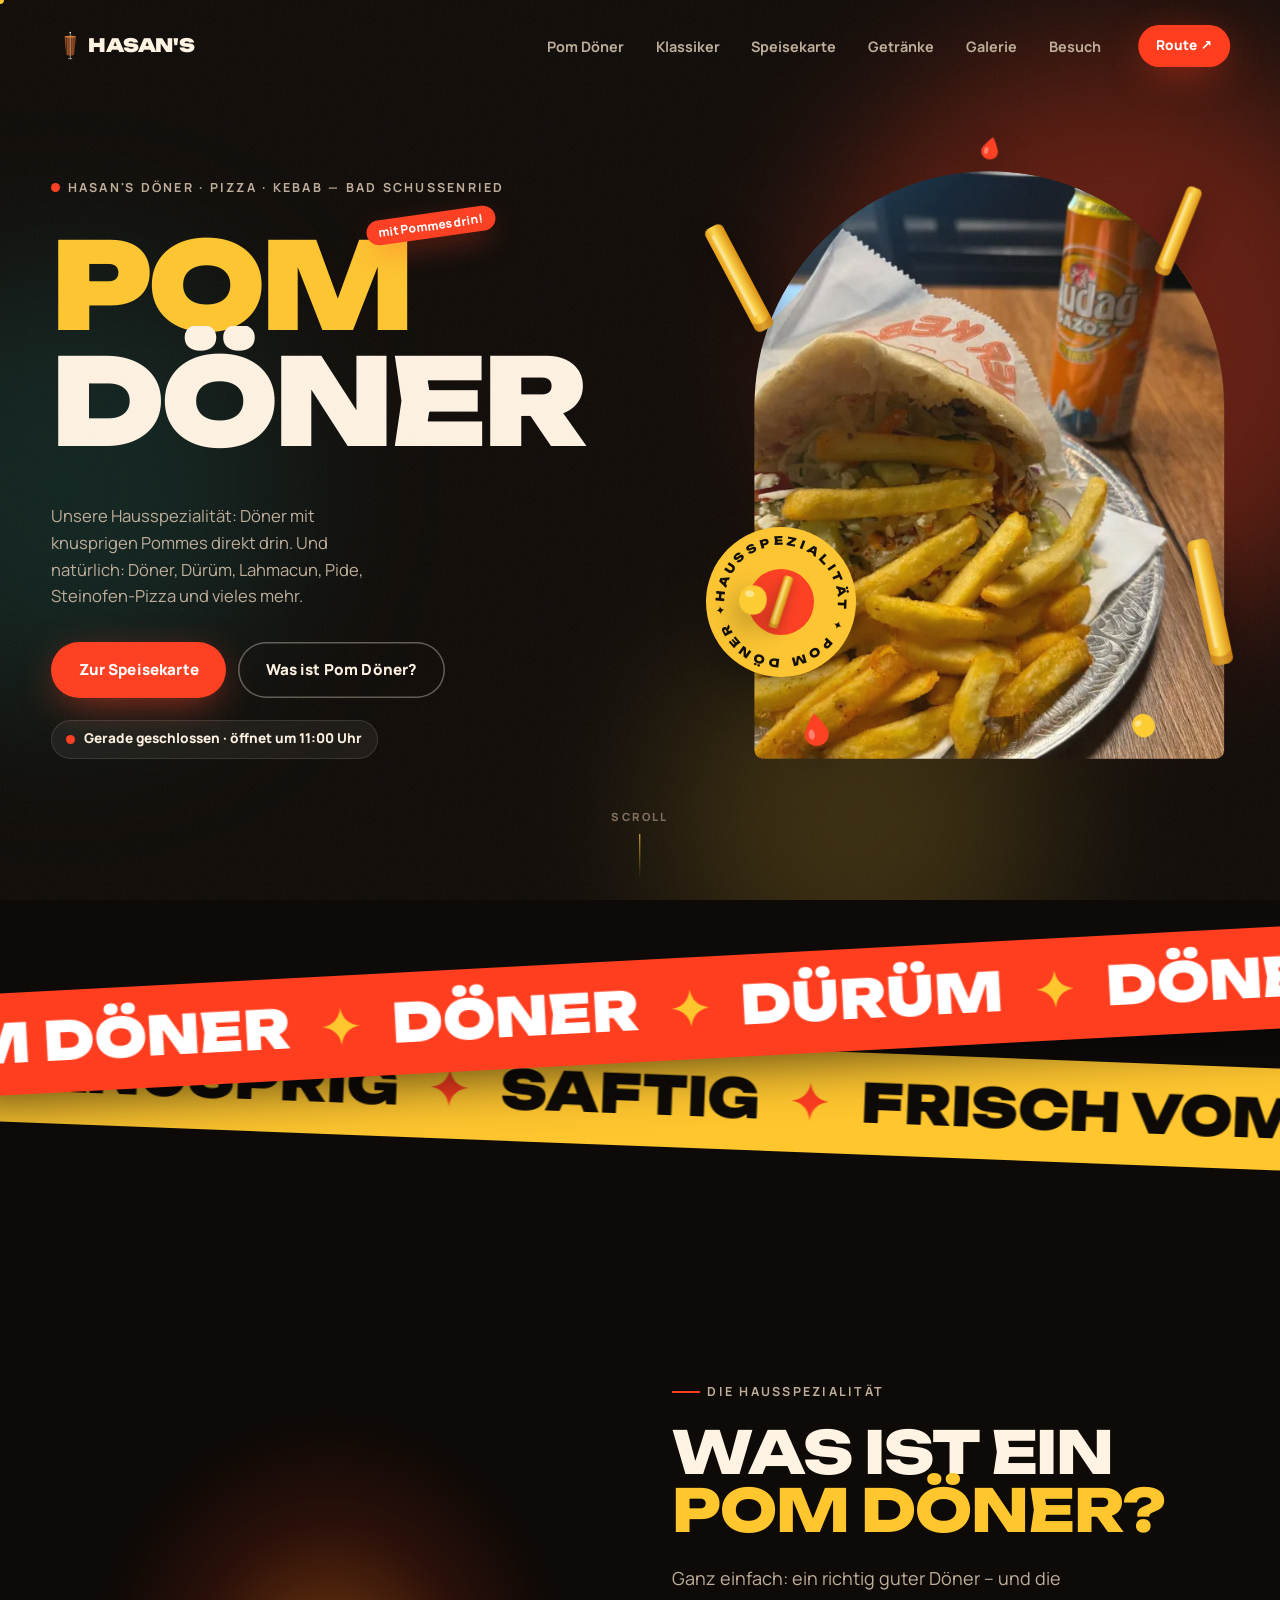
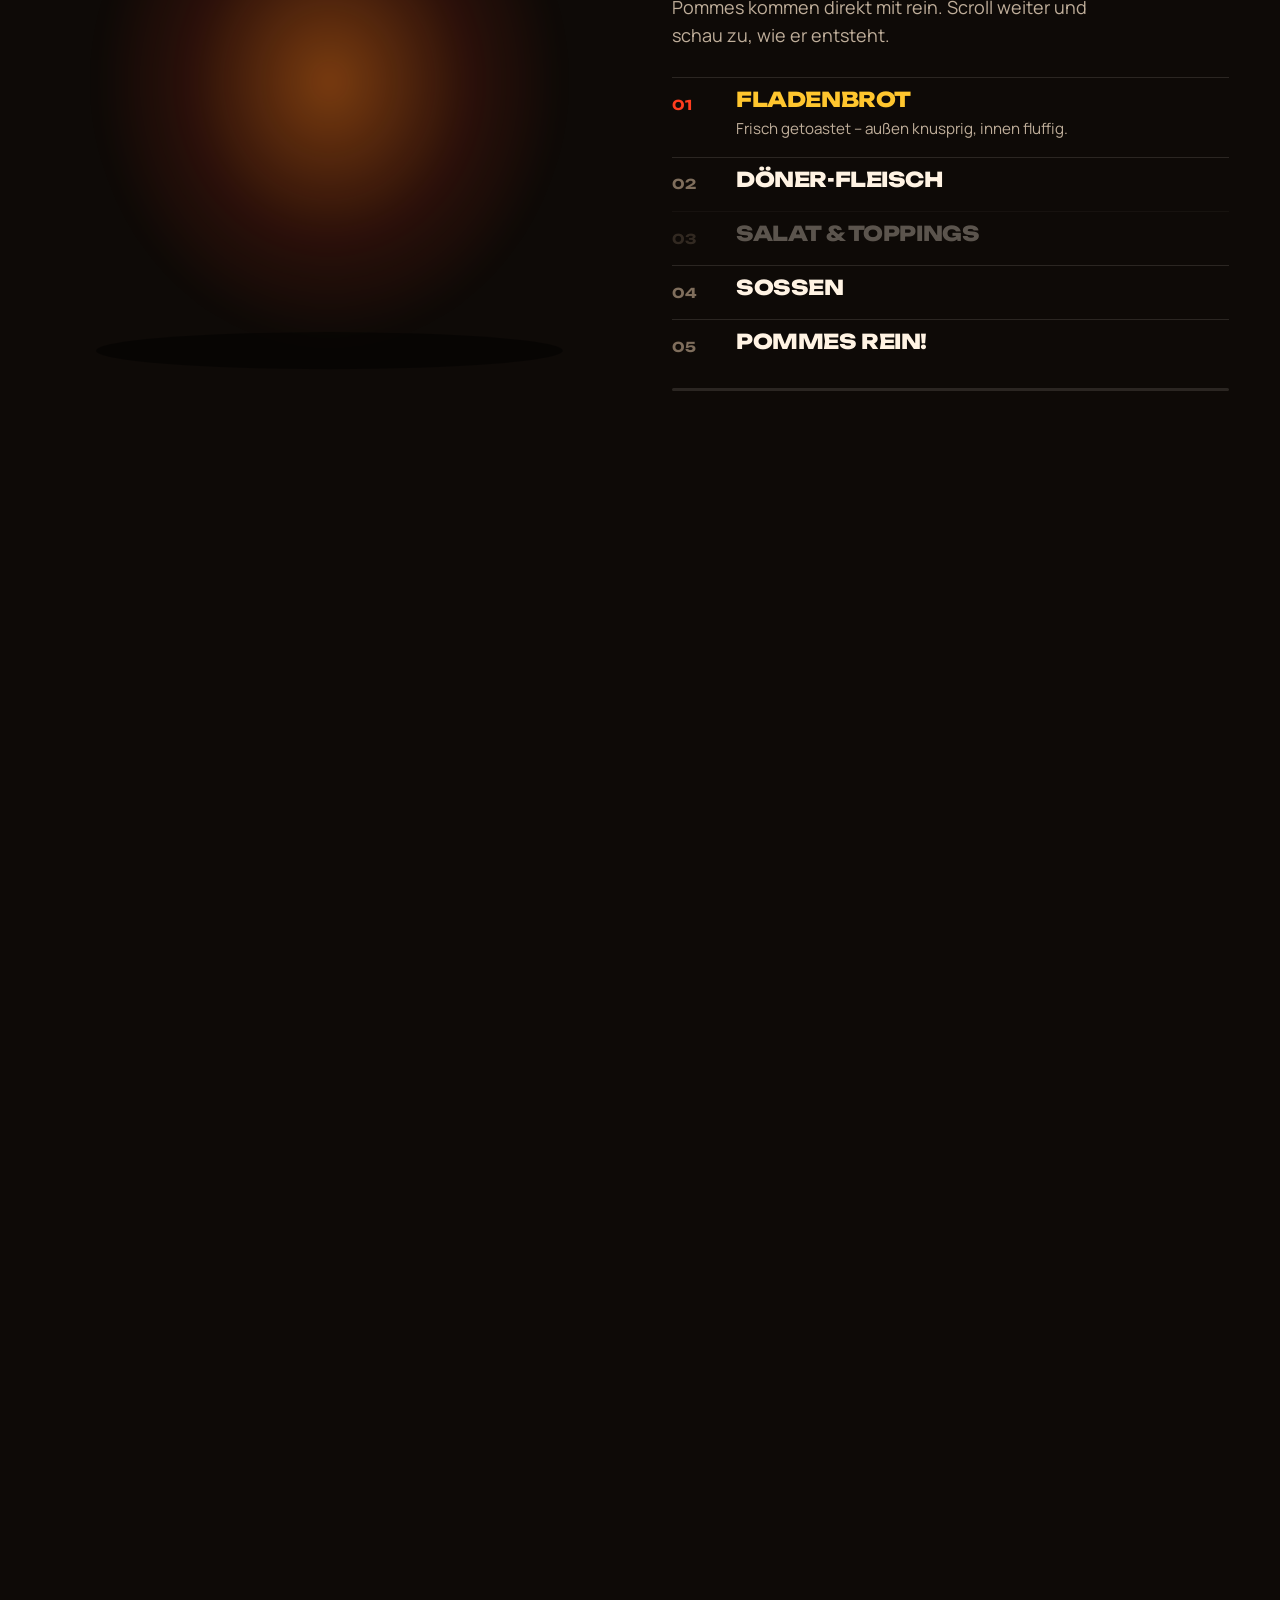
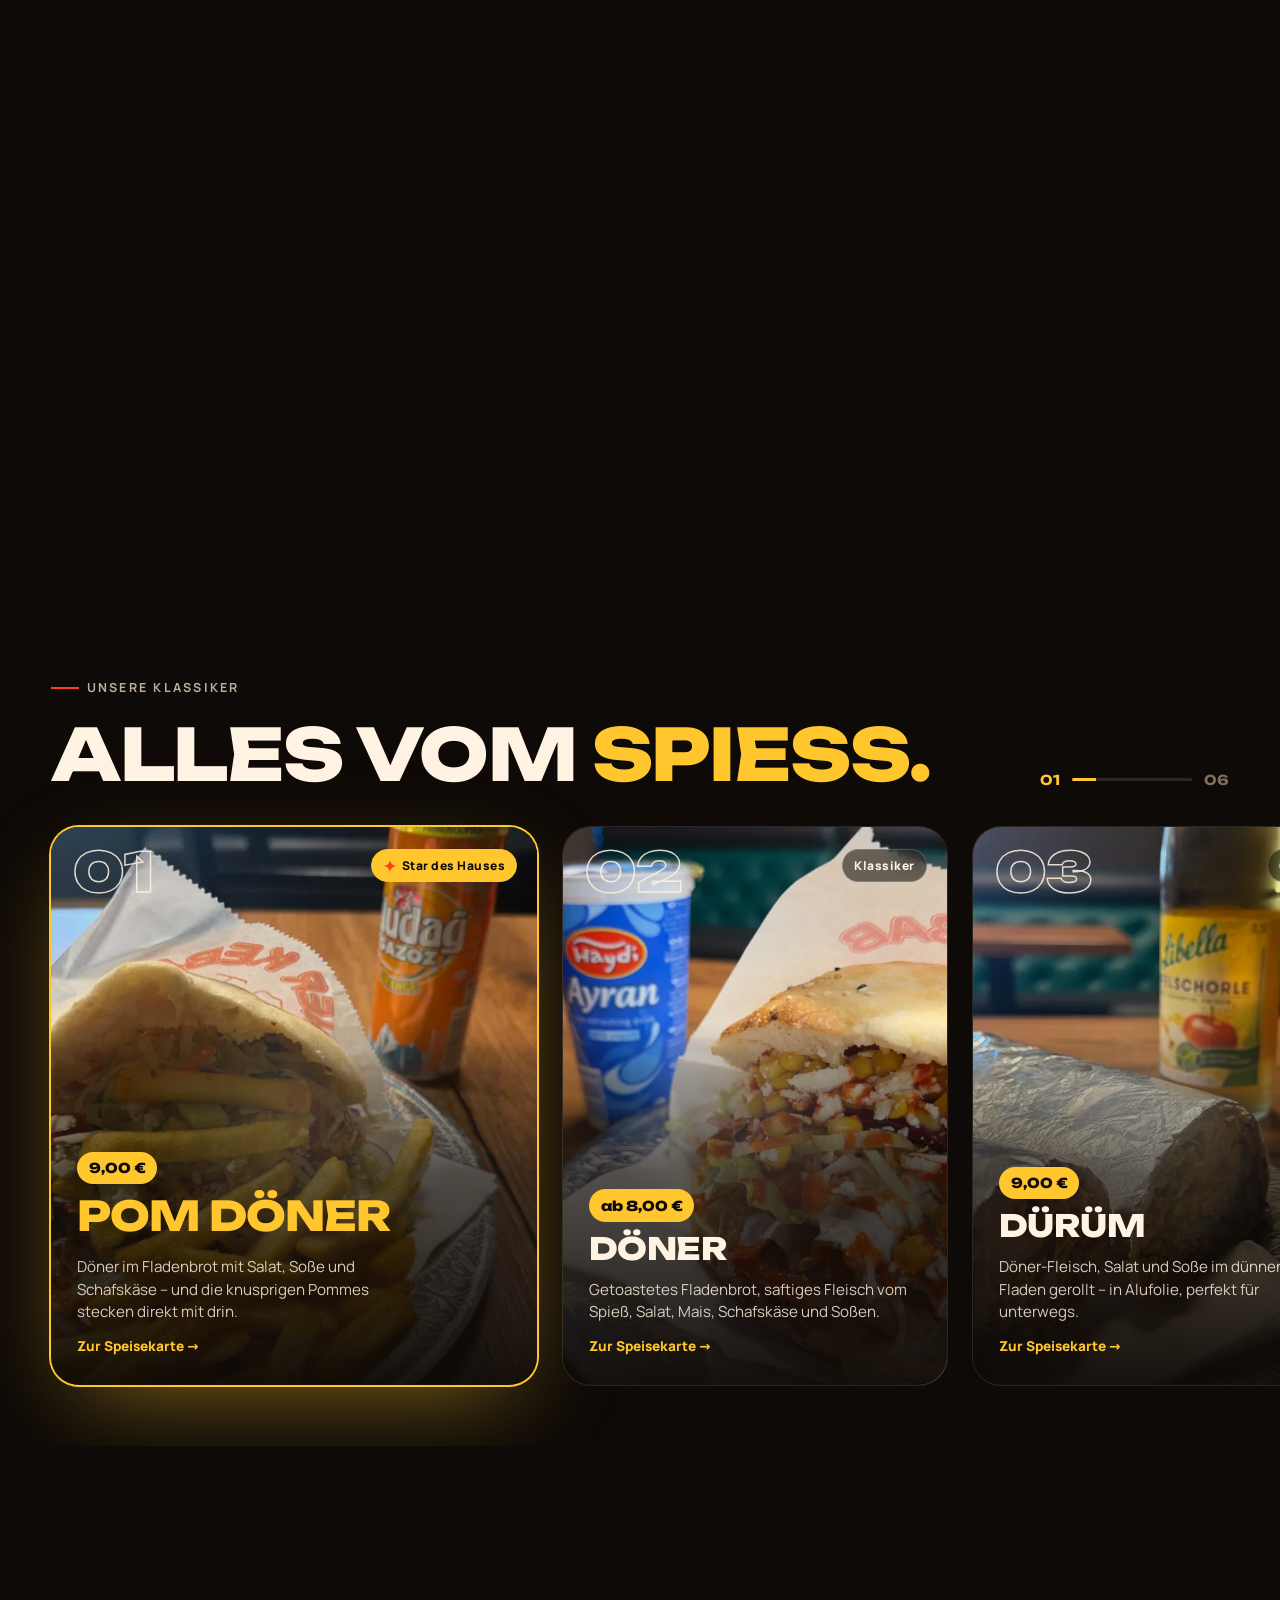
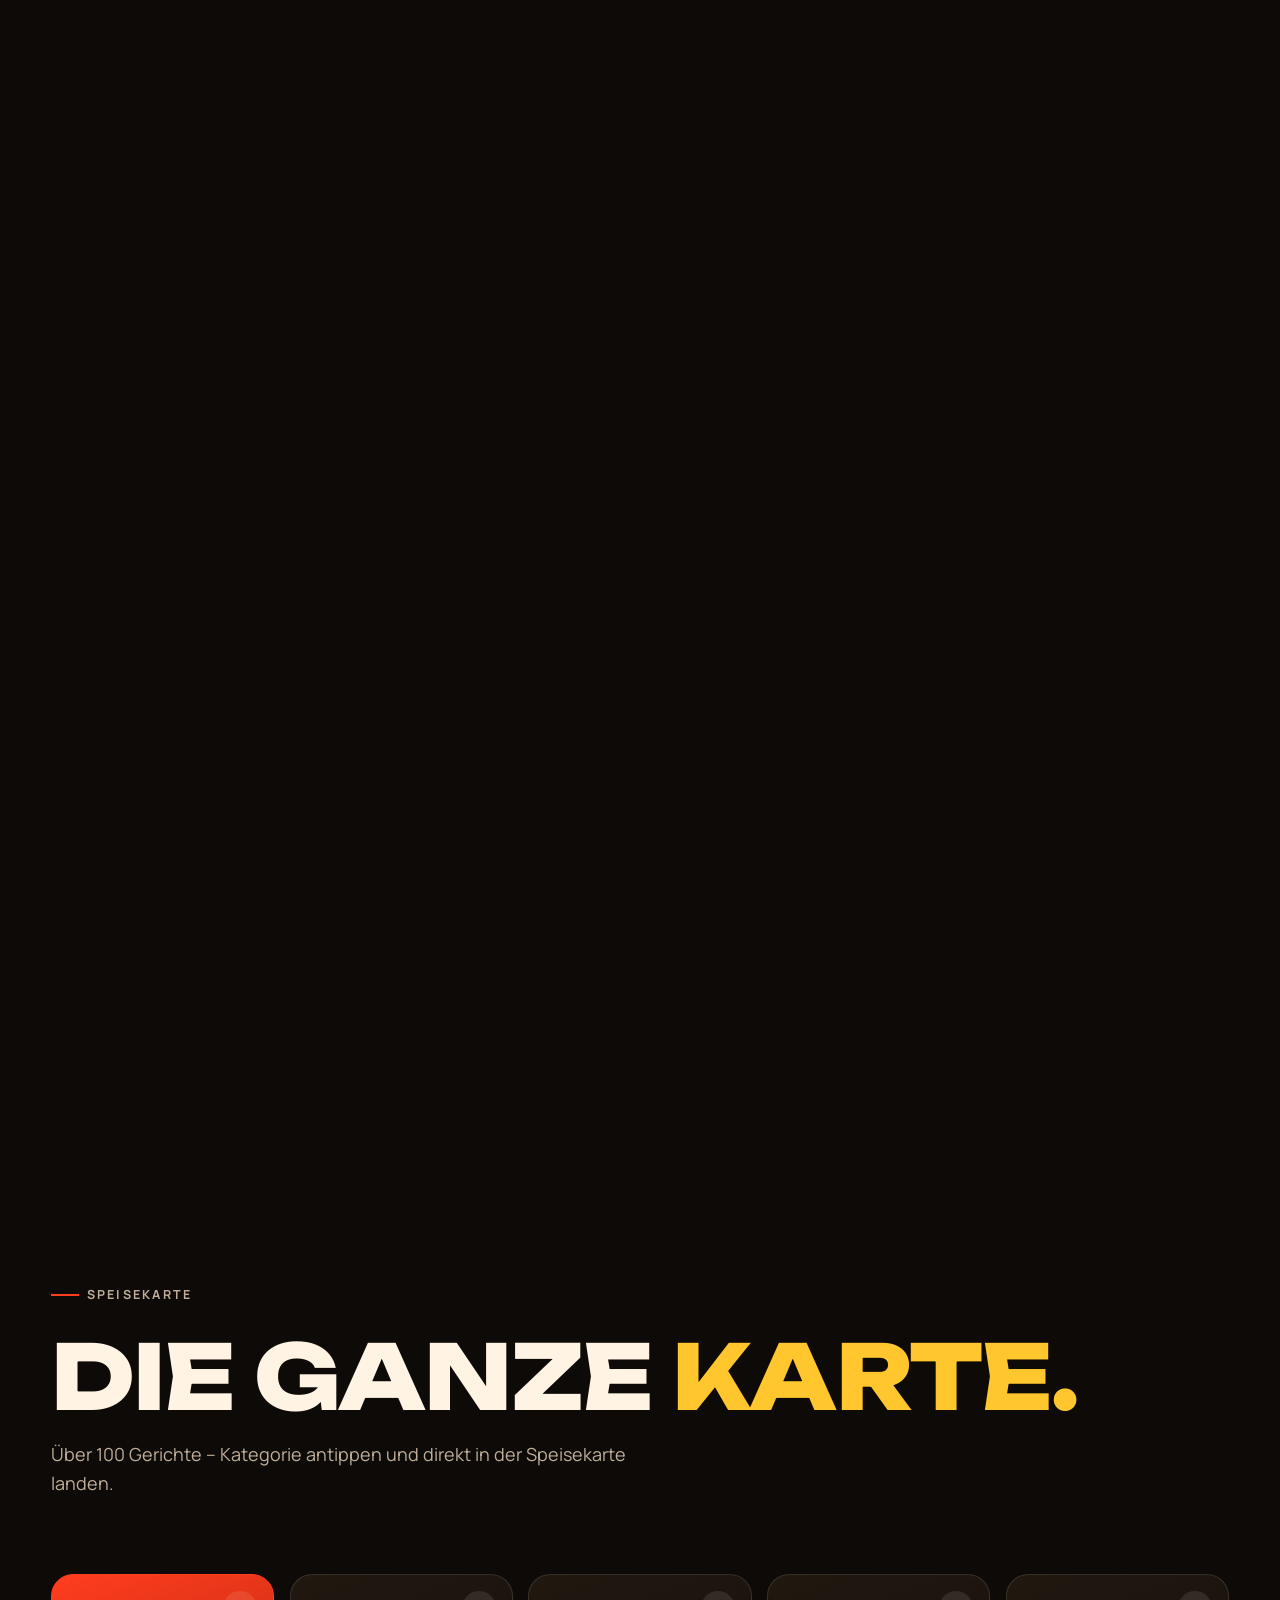
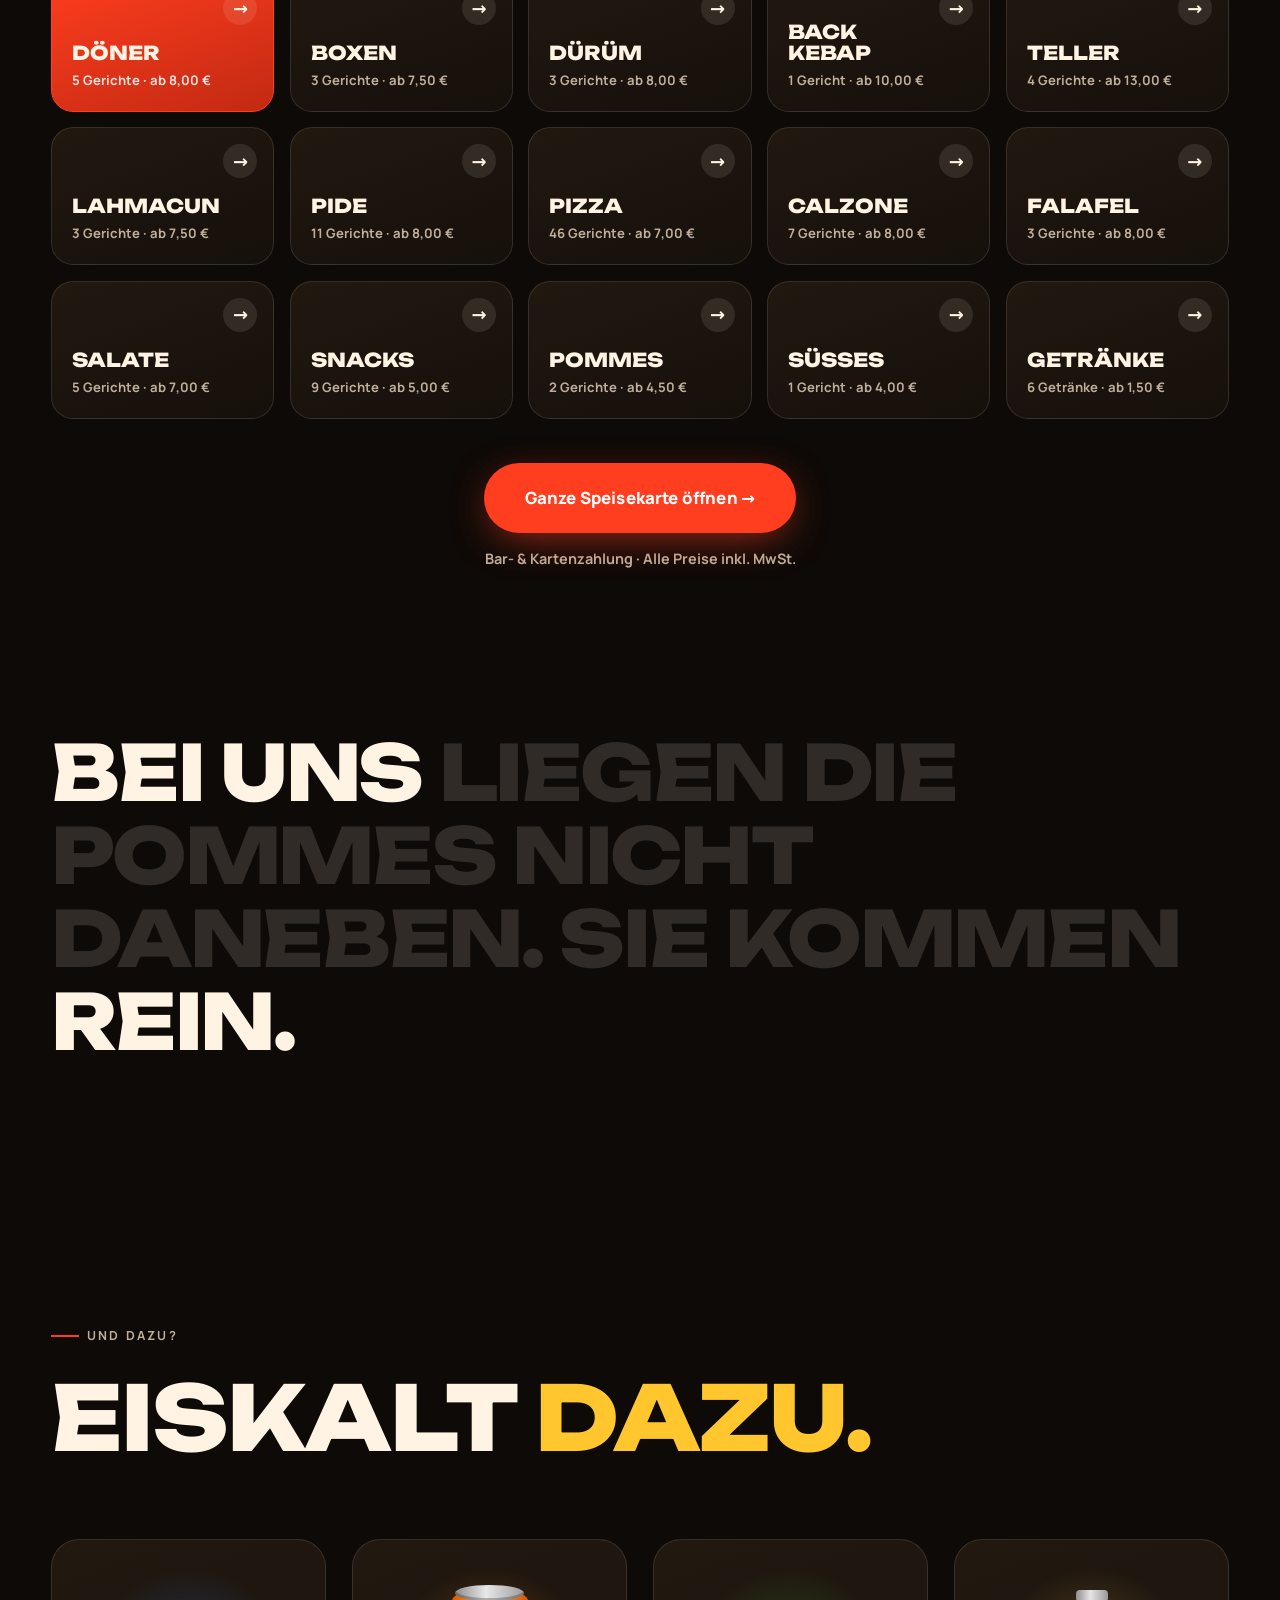
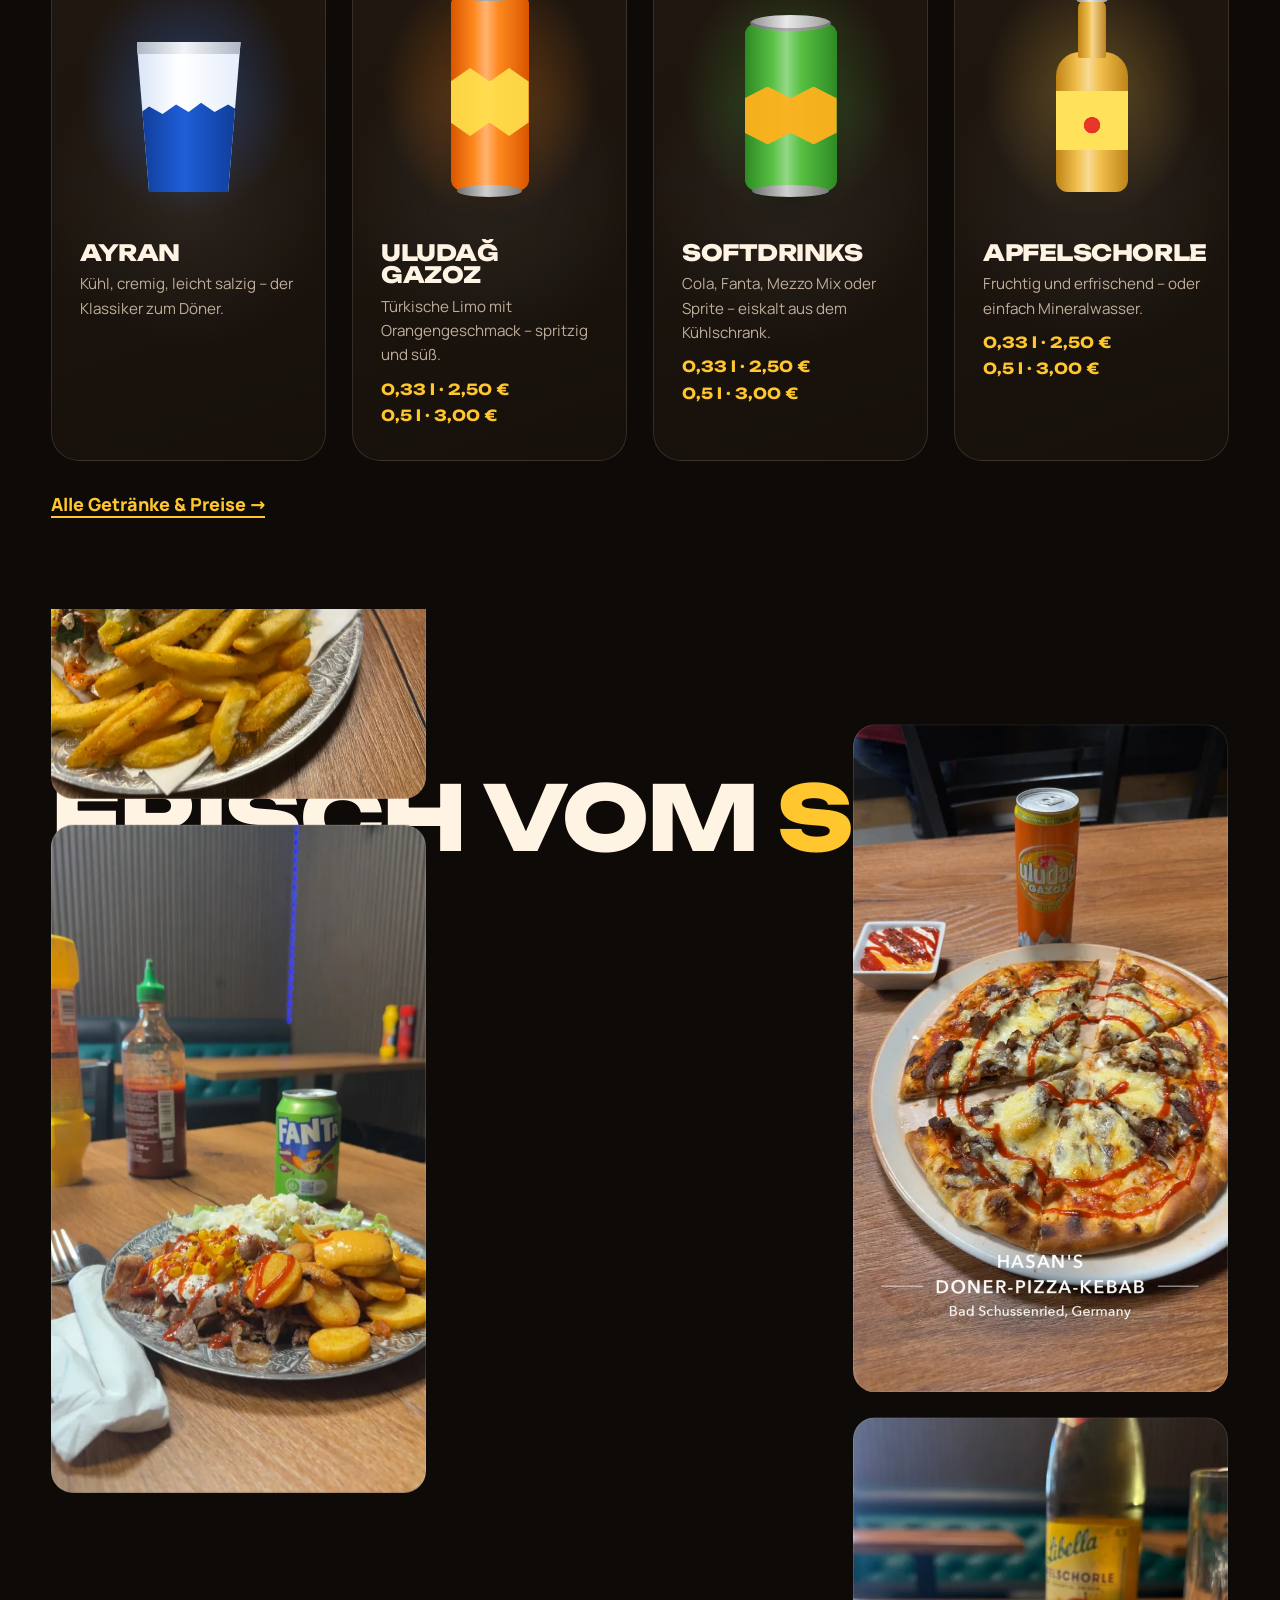
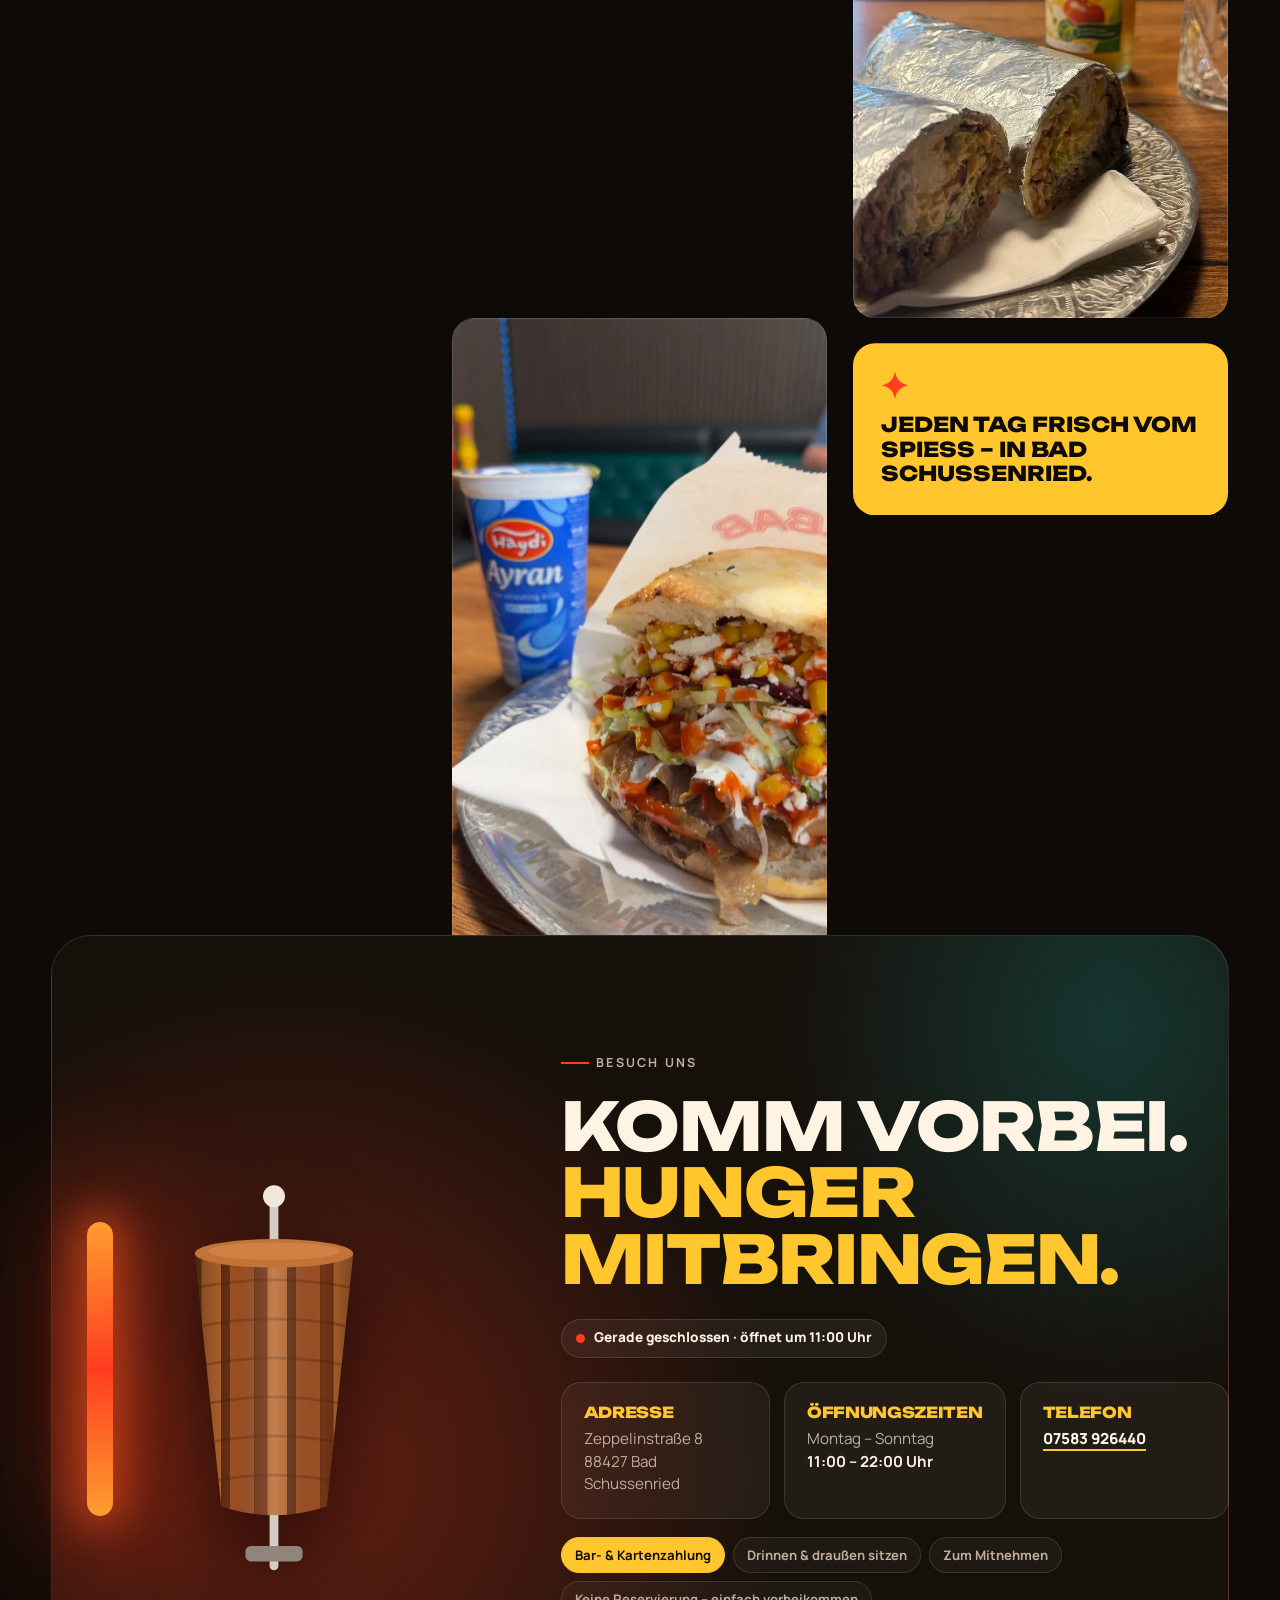
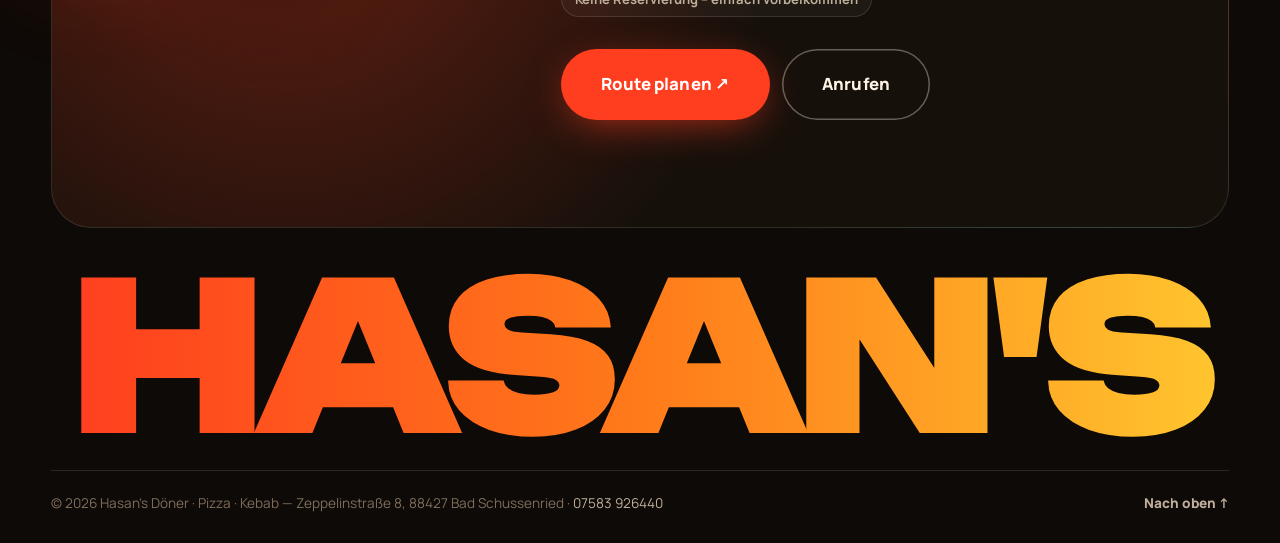
==== commit d9a67848: "Move full menu to its own page; home shows category tiles that link there - New speisekarte.html: al" ====
--- a/index.html
+++ b/index.html
@@ -19,7 +19,7 @@
   <link rel="preload" as="image" href="assets/img/pom-doener.webp"
         imagesrcset="assets/img/pom-doener-sm.webp 640w, assets/img/pom-doener.webp 1200w"
         imagesizes="(min-width: 900px) 40vw, 90vw">
-  <link rel="stylesheet" href="assets/css/style.css">
+  <link rel="stylesheet" href="assets/css/style.css?v=5">
   <script>document.documentElement.classList.replace('no-js', 'js');</script>
 
   <script type="application/ld+json">
@@ -138,7 +138,7 @@
     <nav class="nav__links" aria-label="Hauptnavigation">
       <a href="#pom-doener">Pom Döner</a>
       <a href="#menu">Klassiker</a>
-      <a href="#karte">Speisekarte</a>
+      <a href="speisekarte.html">Speisekarte</a>
       <a href="#getraenke">Getränke</a>
       <a href="#galerie">Galerie</a>
       <a href="#besuch">Besuch</a>
@@ -153,7 +153,7 @@
     <nav aria-label="Mobile Navigation">
       <a href="#pom-doener" style="--i:0">Pom Döner</a>
       <a href="#menu" style="--i:1">Klassiker</a>
-      <a href="#karte" style="--i:2">Speisekarte</a>
+      <a href="speisekarte.html" style="--i:2">Speisekarte</a>
       <a href="#getraenke" style="--i:3">Getränke</a>
       <a href="#galerie" style="--i:4">Galerie</a>
       <a href="#besuch" style="--i:5">Besuch</a>
@@ -185,7 +185,7 @@
           Und natürlich: Döner, Dürüm, Lahmacun, Pide, Steinofen-Pizza und vieles mehr.
         </p>
         <div class="hero__actions" data-hero style="--d:2">
-          <a class="btn btn--primary magnetic" href="#karte">Zur Speisekarte</a>
+          <a class="btn btn--primary magnetic" href="speisekarte.html">Zur Speisekarte</a>
           <a class="btn btn--ghost magnetic" href="#pom-doener">Was ist Pom Döner?</a>
         </div>
         <p class="open-status hero__status" data-open-status data-hero style="--d:3">
@@ -419,6 +419,7 @@
         <div class="menu__viewport">
           <div class="menu__track">
             <article class="card card--star" data-tilt>
+              <a class="card__link" href="speisekarte.html#kat-doener" data-cursor="Zur Karte" aria-label="Pom Döner in der Speisekarte ansehen"></a>
               <div class="card__media">
                 <img src="assets/img/pom-doener-sm.webp" srcset="assets/img/pom-doener-sm.webp 640w, assets/img/pom-doener.webp 1200w" sizes="(min-width: 900px) 520px, 82vw" width="1200" height="1600" loading="lazy" alt="Pom Döner mit Pommes auf einem verzierten Metallteller" style="--pos:50% 55%">
               </div>
@@ -428,10 +429,12 @@
                 <span class="card__price">9,00 €</span>
                 <h3 class="card__title">Pom Döner</h3>
                 <p>Döner im Fladenbrot mit Salat, Soße und Schafskäse – und die knusprigen Pommes stecken direkt mit drin.</p>
+                <span class="card__more">Zur Speisekarte →</span>
               </div>
             </article>
 
             <article class="card" data-tilt>
+              <a class="card__link" href="speisekarte.html#kat-doener" data-cursor="Zur Karte" aria-label="Döner in der Speisekarte ansehen"></a>
               <div class="card__media">
                 <img src="assets/img/doener-kebab-sm.webp" srcset="assets/img/doener-kebab-sm.webp 640w, assets/img/doener-kebab.webp 1125w" sizes="(min-width: 900px) 420px, 82vw" width="1125" height="2000" loading="lazy" alt="Döner im Fladenbrot mit Mais, Schafskäse, Salat und Soßen, daneben ein Ayran" style="--pos:70% 62%">
               </div>
@@ -441,10 +444,12 @@
                 <span class="card__price">ab 8,00 €</span>
                 <h3 class="card__title">Döner</h3>
                 <p>Getoastetes Fladenbrot, saftiges Fleisch vom Spieß, Salat, Mais, Schafskäse und Soßen.</p>
+                <span class="card__more">Zur Speisekarte →</span>
               </div>
             </article>
 
             <article class="card" data-tilt>
+              <a class="card__link" href="speisekarte.html#kat-duerum" data-cursor="Zur Karte" aria-label="Dürüm in der Speisekarte ansehen"></a>
               <div class="card__media">
                 <img src="assets/img/duerum-sm.webp" srcset="assets/img/duerum-sm.webp 640w, assets/img/duerum.webp 1200w" sizes="(min-width: 900px) 420px, 82vw" width="1200" height="1600" loading="lazy" alt="Dürüm in Alufolie, halbiert, daneben eine Apfelschorle" style="--pos:40% 70%">
               </div>
@@ -454,10 +459,12 @@
                 <span class="card__price">9,00 €</span>
                 <h3 class="card__title">Dürüm</h3>
                 <p>Döner-Fleisch, Salat und Soße im dünnen Fladen gerollt – in Alufolie, perfekt für unterwegs.</p>
+                <span class="card__more">Zur Speisekarte →</span>
               </div>
             </article>
 
             <article class="card" data-tilt>
+              <a class="card__link" href="speisekarte.html#kat-box" data-cursor="Zur Karte" aria-label="Döner Box in der Speisekarte ansehen"></a>
               <div class="card__media">
                 <img src="assets/img/doener-box-sm.webp" srcset="assets/img/doener-box-sm.webp 640w, assets/img/doener-box.webp 1125w" sizes="(min-width: 900px) 420px, 82vw" width="1125" height="2000" loading="lazy" alt="Döner Box mit Fleisch, Mais, Soße und Chiliflocken" style="--pos:30% 45%">
               </div>
@@ -467,10 +474,12 @@
                 <span class="card__price">8,00 €</span>
                 <h3 class="card__title">Döner Box</h3>
                 <p>Drehspieß mit Pommes in der Box – perfekt zum Mitnehmen.</p>
+                <span class="card__more">Zur Speisekarte →</span>
               </div>
             </article>
 
             <article class="card" data-tilt>
+              <a class="card__link" href="speisekarte.html#kat-teller" data-cursor="Zur Karte" aria-label="Döner Teller in der Speisekarte ansehen"></a>
               <div class="card__media">
                 <img src="assets/img/doener-teller-sm.webp" srcset="assets/img/doener-teller-sm.webp 640w, assets/img/doener-teller.webp 1125w" sizes="(min-width: 900px) 420px, 82vw" width="1125" height="2000" loading="lazy" alt="Döner Teller mit Fleisch, Kartoffeln, Salat, Mais und Soßen" style="--pos:50% 68%">
               </div>
@@ -480,10 +489,12 @@
                 <span class="card__price">13,00 €</span>
                 <h3 class="card__title">Döner Teller</h3>
                 <p>Drehspieß auf dem Teller – wahlweise mit Reis, Pommes oder Salat und Soße.</p>
+                <span class="card__more">Zur Speisekarte →</span>
               </div>
             </article>
 
             <article class="card" data-tilt>
+              <a class="card__link" href="speisekarte.html#kat-pizza" data-cursor="Zur Karte" aria-label="Döner Pizza in der Speisekarte ansehen"></a>
               <div class="card__media">
                 <img src="assets/img/doener-pizza-crop-sm.webp" srcset="assets/img/doener-pizza-crop-sm.webp 640w, assets/img/doener-pizza-crop.webp 1125w" sizes="(min-width: 900px) 420px, 82vw" width="1125" height="1280" loading="lazy" alt="Döner Pizza mit Käse und scharfer Soße, daneben eine Dose Orangenlimo" style="--pos:50% 70%">
               </div>
@@ -493,6 +504,7 @@
                 <span class="card__price">10,50 €</span>
                 <h3 class="card__title">Döner Pizza</h3>
                 <p>Aus dem Steinofen: Tomatensoße, Käse und Drehspieß – mit scharfer Soße on top.</p>
+                <span class="card__more">Zur Speisekarte →</span>
               </div>
             </article>
           </div>
@@ -500,234 +512,96 @@
       </div>
     </section>
 
-    <!-- DIE GANZE KARTE -->
+    <!-- DIE GANZE KARTE (Vorschau – Klick führt zur Speisekarte-Seite) -->
     <section class="karte" id="karte" aria-labelledby="karte-title">
       <header class="section-head" data-reveal>
         <p class="eyebrow">Speisekarte</p>
         <h2 class="section-title" id="karte-title">Die ganze <em>Karte.</em></h2>
-        <p class="karte__intro">Über 100 Gerichte – von Döner und Dürüm über Pide und Lahmacun bis zur Steinofen-Pizza. Kategorie antippen oder direkt suchen.</p>
+        <p class="karte__intro">Über 100 Gerichte – Kategorie antippen und direkt in der Speisekarte landen.</p>
       </header>
 
-      <div class="karte__panel">
-        <div class="karte__tools">
-          <div class="karte__tabs" role="tablist" aria-label="Kategorien der Speisekarte">
-            <button class="karte__tab" type="button" role="tab" id="tab-doener" aria-controls="kat-doener" aria-selected="true">Döner<span>5</span></button>
-            <button class="karte__tab" type="button" role="tab" id="tab-box" aria-controls="kat-box" aria-selected="false" tabindex="-1">Boxen<span>3</span></button>
-            <button class="karte__tab" type="button" role="tab" id="tab-duerum" aria-controls="kat-duerum" aria-selected="false" tabindex="-1">Dürüm<span>3</span></button>
-            <button class="karte__tab" type="button" role="tab" id="tab-back" aria-controls="kat-back" aria-selected="false" tabindex="-1">Back Kebap<span>1</span></button>
-            <button class="karte__tab" type="button" role="tab" id="tab-teller" aria-controls="kat-teller" aria-selected="false" tabindex="-1">Teller<span>4</span></button>
-            <button class="karte__tab" type="button" role="tab" id="tab-lahmacun" aria-controls="kat-lahmacun" aria-selected="false" tabindex="-1">Lahmacun<span>3</span></button>
-            <button class="karte__tab" type="button" role="tab" id="tab-pide" aria-controls="kat-pide" aria-selected="false" tabindex="-1">Pide<span>11</span></button>
-            <button class="karte__tab" type="button" role="tab" id="tab-pizza" aria-controls="kat-pizza" aria-selected="false" tabindex="-1">Pizza<span>47</span></button>
-            <button class="karte__tab" type="button" role="tab" id="tab-calzone" aria-controls="kat-calzone" aria-selected="false" tabindex="-1">Calzone<span>8</span></button>
-            <button class="karte__tab" type="button" role="tab" id="tab-falafel" aria-controls="kat-falafel" aria-selected="false" tabindex="-1">Falafel<span>3</span></button>
-            <button class="karte__tab" type="button" role="tab" id="tab-salat" aria-controls="kat-salat" aria-selected="false" tabindex="-1">Salate<span>5</span></button>
-            <button class="karte__tab" type="button" role="tab" id="tab-snacks" aria-controls="kat-snacks" aria-selected="false" tabindex="-1">Snacks<span>9</span></button>
-            <button class="karte__tab" type="button" role="tab" id="tab-pommes" aria-controls="kat-pommes" aria-selected="false" tabindex="-1">Pommes<span>2</span></button>
-            <button class="karte__tab" type="button" role="tab" id="tab-suesses" aria-controls="kat-suesses" aria-selected="false" tabindex="-1">Süßes<span>1</span></button>
-            <button class="karte__tab" type="button" role="tab" id="tab-getraenke" aria-controls="kat-getraenke" aria-selected="false" tabindex="-1">Getränke<span>6</span></button>
-          </div>
-          <label class="karte__search">
-            <svg viewBox="0 0 24 24" aria-hidden="true"><circle cx="11" cy="11" r="7" fill="none" stroke="currentColor" stroke-width="2.4"/><path d="M20 20l-4-4" stroke="currentColor" stroke-width="2.4" stroke-linecap="round"/></svg>
-            <input type="search" placeholder="Suchen, z. B. Hawaii" aria-label="Speisekarte durchsuchen" autocomplete="off">
-          </label>
-        </div>
-
-        <div class="karte__cats">
-          <section class="kat is-active" id="kat-doener" role="tabpanel" aria-labelledby="tab-doener">
-            <div class="kat__head"><h3>Döner im Fladenbrot</h3></div>
-            <ul class="kat__list">
-              <li class="gericht"><span class="gericht__nr">01</span><div class="gericht__info"><span class="gericht__name">Im Fladenbrot</span><span class="gericht__desc">mit Salat und Soße</span><span class="gericht__allergene">A, C, G, F, J, 6, 7, 8</span></div><span class="gericht__preis">8,00 €</span></li>
-              <li class="gericht"><span class="gericht__nr">02</span><div class="gericht__info"><span class="gericht__name">Im Fladenbrot</span><span class="gericht__desc">mit Weichkäse, Salat und Soße</span><span class="gericht__allergene">A, C, G, F, J, 6, 7, 8</span></div><span class="gericht__preis">8,50 €</span></li>
-              <li class="gericht"><span class="gericht__nr">03</span><div class="gericht__info"><span class="gericht__name">Vegetarisches Fladenbrot <span class="tag tag--veg">vegetarisch</span></span><span class="gericht__desc">mit Salat und Soße</span><span class="gericht__allergene">A, G</span></div><span class="gericht__preis">8,00 €</span></li>
-              <li class="gericht"><span class="gericht__nr">04</span><div class="gericht__info"><span class="gericht__name">Halloumi <span class="tag tag--veg">vegetarisch</span></span><span class="gericht__desc">im Fladenbrot mit gegrilltem Käse</span><span class="gericht__allergene">A, G</span></div><span class="gericht__preis">8,00 €</span></li>
-              <li class="gericht"><span class="gericht__nr">05</span><div class="gericht__info"><span class="gericht__name">Pom Drehspieß <span class="tag tag--star">Pom Döner · Hausspezialität</span></span><span class="gericht__desc">im Fladenbrot mit Pommes</span><span class="gericht__allergene">A, C, G, F, J, 6, 7, 8</span></div><span class="gericht__preis">9,00 €</span></li>
-            </ul>
-          </section>
-          <section class="kat" id="kat-box" role="tabpanel" aria-labelledby="tab-box">
-            <div class="kat__head"><h3>Box zum Mitnehmen</h3></div>
-            <ul class="kat__list">
-              <li class="gericht"><span class="gericht__nr">07</span><div class="gericht__info"><span class="gericht__name">Dönerbox</span><span class="gericht__desc">mit Drehspieß und Pommes</span><span class="gericht__allergene">A, C, G, F, J, 6, 7, 8</span></div><span class="gericht__preis">8,00 €</span></li>
-              <li class="gericht"><span class="gericht__nr">08</span><div class="gericht__info"><span class="gericht__name">Falafel-Box <span class="tag tag--veg">vegetarisch</span></span><span class="gericht__desc">mit Salat</span><span class="gericht__allergene">A, C, G</span></div><span class="gericht__preis">8,00 €</span></li>
-              <li class="gericht"><span class="gericht__nr">09</span><div class="gericht__info"><span class="gericht__name">Nuggets-Box</span><span class="gericht__desc">5 Stück, mit Salat und Pommes</span><span class="gericht__allergene">A, C, G</span></div><span class="gericht__preis">7,50 €</span></li>
-            </ul>
-          </section>
-          <section class="kat" id="kat-duerum" role="tabpanel" aria-labelledby="tab-duerum">
-            <div class="kat__head"><h3>Dürüm Kebap</h3></div>
-            <ul class="kat__list">
-              <li class="gericht"><span class="gericht__nr">11</span><div class="gericht__info"><span class="gericht__name">Dürüm Vegetarisch <span class="tag tag--veg">vegetarisch</span></span><span class="gericht__desc">mit Salat und Soße</span><span class="gericht__allergene">A, G</span></div><span class="gericht__preis">8,00 €</span></li>
-              <li class="gericht"><span class="gericht__nr">12</span><div class="gericht__info"><span class="gericht__name">Dürüm Vegetarisch <span class="tag tag--veg">vegetarisch</span></span><span class="gericht__desc">mit Käse</span><span class="gericht__allergene">A, G</span></div><span class="gericht__preis">8,50 €</span></li>
-              <li class="gericht"><span class="gericht__nr">13</span><div class="gericht__info"><span class="gericht__name">Dürüm</span><span class="gericht__desc">mit Drehspieß, Salat und Soße</span><span class="gericht__allergene">A, C, G, F, J, 6, 7, 8</span></div><span class="gericht__preis">9,00 €</span></li>
-            </ul>
-          </section>
-          <section class="kat" id="kat-back" role="tabpanel" aria-labelledby="tab-back">
-            <div class="kat__head"><h3>Back Kebap</h3></div>
-            <ul class="kat__list">
-              <li class="gericht"><span class="gericht__nr">14</span><div class="gericht__info"><span class="gericht__name">Back Kebap</span><span class="gericht__desc">Die Kebap-Tasche – mit Drehspieß</span><span class="gericht__allergene">A, C, G, F, J, 6, 7, 8</span></div><span class="gericht__preis">10,00 €</span></li>
-            </ul>
-          </section>
-          <section class="kat" id="kat-teller" role="tabpanel" aria-labelledby="tab-teller">
-            <div class="kat__head"><h3>Drehspieß Teller</h3></div>
-            <ul class="kat__list">
-              <li class="gericht"><span class="gericht__nr">16</span><div class="gericht__info"><span class="gericht__name">Drehspieß Teller</span><span class="gericht__desc">wahlweise mit Reis, Pommes oder Salat und Soße</span><span class="gericht__allergene">A, C, G, F, J, 6, 7, 8</span></div><span class="gericht__preis">13,00 €</span></li>
-              <li class="gericht"><span class="gericht__nr">17</span><div class="gericht__info"><span class="gericht__name">Drehspieß Teller</span><span class="gericht__desc">überbacken</span><span class="gericht__allergene">A, C, G, F, J, 6, 7, 8</span></div><span class="gericht__preis">13,00 €</span></li>
-              <li class="gericht"><span class="gericht__nr">18</span><div class="gericht__info"><span class="gericht__name">Iskender Teller</span><span class="gericht__allergene">A, C, G, F, J, 6, 7, 8</span></div><span class="gericht__preis">13,50 €</span></li>
-              <li class="gericht"><span class="gericht__nr">19</span><div class="gericht__info"><span class="gericht__name">Fladenbrot</span><span class="gericht__allergene">A, G</span></div><span class="gericht__preis">1,50 €</span></li>
-            </ul>
-          </section>
-          <section class="kat" id="kat-lahmacun" role="tabpanel" aria-labelledby="tab-lahmacun">
-            <div class="kat__head"><h3>Lahmacun</h3></div>
-            <ul class="kat__list">
-              <li class="gericht"><span class="gericht__nr">20</span><div class="gericht__info"><span class="gericht__name">Lahmacun</span><span class="gericht__desc">mit Salat und Soße</span><span class="gericht__allergene">A, G</span></div><span class="gericht__preis">7,50 €</span></li>
-              <li class="gericht"><span class="gericht__nr">21</span><div class="gericht__info"><span class="gericht__name">Lahmacun Spezial</span><span class="gericht__desc">mit Drehspieß, Salat und Soße</span><span class="gericht__allergene">A, C, G, F, J, 6, 7, 8</span></div><span class="gericht__preis">9,50 €</span></li>
-              <li class="gericht"><span class="gericht__nr">22</span><div class="gericht__info"><span class="gericht__name">Lahmacun Spezial</span><span class="gericht__desc">mit Drehspieß, Käsesalat und Soße</span><span class="gericht__allergene">A, C, G, F, J, 6, 7, 8</span></div><span class="gericht__preis">10,00 €</span></li>
-            </ul>
-          </section>
-          <section class="kat" id="kat-pide" role="tabpanel" aria-labelledby="tab-pide">
-            <div class="kat__head"><h3>Pide</h3><p class="kat__note">Teig aus Weizenmehl</p></div>
-            <ul class="kat__list">
-              <li class="gericht"><span class="gericht__nr">28</span><div class="gericht__info"><span class="gericht__name">Pide</span><span class="gericht__desc">mit Edamer</span><span class="gericht__allergene">A</span></div><span class="gericht__preis">8,00 €</span></li>
-              <li class="gericht"><span class="gericht__nr">29</span><div class="gericht__info"><span class="gericht__name">Pide</span><span class="gericht__desc">mit gewürztem Hackfleisch</span><span class="gericht__allergene">A</span></div><span class="gericht__preis">9,00 €</span></li>
-              <li class="gericht"><span class="gericht__nr">30</span><div class="gericht__info"><span class="gericht__name">Pide</span><span class="gericht__desc">mit Weichkäse</span><span class="gericht__allergene">A, G</span></div><span class="gericht__preis">8,50 €</span></li>
-              <li class="gericht"><span class="gericht__nr">31</span><div class="gericht__info"><span class="gericht__name">Pide</span><span class="gericht__desc">mit Rindersalami und Käse</span></div><span class="gericht__preis">9,50 €</span></li>
-              <li class="gericht"><span class="gericht__nr">32</span><div class="gericht__info"><span class="gericht__name">Pide</span><span class="gericht__desc">mit Hackfleisch, Käse und Ei</span><span class="gericht__allergene">A, C, G</span></div><span class="gericht__preis">9,50 €</span></li>
-              <li class="gericht"><span class="gericht__nr">33</span><div class="gericht__info"><span class="gericht__name">Pide</span><span class="gericht__desc">mit Putenschinken und Käse</span><span class="gericht__allergene">A, G, 3, 5, 6, 7</span></div><span class="gericht__preis">9,50 €</span></li>
-              <li class="gericht"><span class="gericht__nr">34</span><div class="gericht__info"><span class="gericht__name">Pide</span><span class="gericht__desc">mit Putenschinken, Käse und Ei</span><span class="gericht__allergene">A, C, G, 3, 5, 6, 7</span></div><span class="gericht__preis">10,00 €</span></li>
-              <li class="gericht"><span class="gericht__nr">35</span><div class="gericht__info"><span class="gericht__name">Pide</span><span class="gericht__desc">mit Sucuk und Ei</span><span class="gericht__allergene">A, C, 2, 3, 5</span></div><span class="gericht__preis">10,50 €</span></li>
-              <li class="gericht"><span class="gericht__nr">36</span><div class="gericht__info"><span class="gericht__name">Pide</span><span class="gericht__desc">mit Spinat, Käse und Ei</span><span class="gericht__allergene">A, C, G</span></div><span class="gericht__preis">10,00 €</span></li>
-              <li class="gericht"><span class="gericht__nr">37</span><div class="gericht__info"><span class="gericht__name">Pide</span><span class="gericht__desc">mit Drehspieß</span><span class="gericht__allergene">A, C, G, F, J, 6, 7, 8</span></div><span class="gericht__preis">10,50 €</span></li>
-              <li class="gericht"><span class="gericht__nr">38</span><div class="gericht__info"><span class="gericht__name">Pide des Hauses <span class="tag tag--hot">scharf</span></span><span class="gericht__desc">mit Drehspieß, Pilzen, Zwiebeln und Peperoni</span><span class="gericht__allergene">A, C, G, F, J, 6, 7, 8</span></div><span class="gericht__preis">12,00 €</span></li>
-            </ul>
-          </section>
-          <section class="kat" id="kat-pizza" role="tabpanel" aria-labelledby="tab-pizza">
-            <div class="kat__head"><h3>Steinofen-Pizza</h3><p class="kat__note">Alle Pizzen mit Tomatensoße und Käse · Teig aus Weizenmehl</p></div>
-            <ul class="kat__list">
-              <li class="gericht"><span class="gericht__nr">39</span><div class="gericht__info"><span class="gericht__name">Pizzabrot</span><span class="gericht__allergene">A, G</span></div><span class="gericht__preis">7,00 €</span></li>
-              <li class="gericht"><span class="gericht__nr">40</span><div class="gericht__info"><span class="gericht__name">Margherita</span><span class="gericht__allergene">A, G</span></div><span class="gericht__preis">8,50 €</span></li>
-              <li class="gericht"><span class="gericht__nr">41</span><div class="gericht__info"><span class="gericht__name">Zwiebeln</span><span class="gericht__allergene">A, G</span></div><span class="gericht__preis">9,00 €</span></li>
-              <li class="gericht"><span class="gericht__nr">42</span><div class="gericht__info"><span class="gericht__name">Peperoni</span><span class="gericht__allergene">A, G</span></div><span class="gericht__preis">9,00 €</span></li>
-              <li class="gericht"><span class="gericht__nr">43</span><div class="gericht__info"><span class="gericht__name">Ananas</span><span class="gericht__allergene">A, G</span></div><span class="gericht__preis">9,00 €</span></li>
-              <li class="gericht"><span class="gericht__nr">44</span><div class="gericht__info"><span class="gericht__name">Paprika</span></div><span class="gericht__preis">9,00 €</span></li>
-              <li class="gericht"><span class="gericht__nr">45</span><div class="gericht__info"><span class="gericht__name">Champignon</span><span class="gericht__desc">mit frischen Pilzen</span><span class="gericht__allergene">A, G</span></div><span class="gericht__preis">9,00 €</span></li>
-              <li class="gericht"><span class="gericht__nr">46</span><div class="gericht__info"><span class="gericht__name">Bolognese</span><span class="gericht__allergene">A, G</span></div><span class="gericht__preis">9,50 €</span></li>
-              <li class="gericht"><span class="gericht__nr">47</span><div class="gericht__info"><span class="gericht__name">Gorgonzola</span><span class="gericht__allergene">A, G</span></div><span class="gericht__preis">9,50 €</span></li>
-              <li class="gericht"><span class="gericht__nr">48</span><div class="gericht__info"><span class="gericht__name">Athena</span><span class="gericht__desc">mit Weichkäse, Spinat, Pilzen und Zwiebeln</span><span class="gericht__allergene">A, G</span></div><span class="gericht__preis">11,00 €</span></li>
-              <li class="gericht"><span class="gericht__nr">49</span><div class="gericht__info"><span class="gericht__name">Rindersalami</span><span class="gericht__allergene">A, G, 2, 3, 5, 7</span></div><span class="gericht__preis">9,50 €</span></li>
-              <li class="gericht"><span class="gericht__nr">50</span><div class="gericht__info"><span class="gericht__name">Diavolo</span><span class="gericht__desc">mit Rindersalami und Peperoni</span><span class="gericht__allergene">A, G, 2, 3, 5, 7</span></div><span class="gericht__preis">10,00 €</span></li>
-              <li class="gericht"><span class="gericht__nr">51</span><div class="gericht__info"><span class="gericht__name">Sardellen</span><span class="gericht__desc">mit Oliven und Zwiebeln</span><span class="gericht__allergene">A, G, D, 9</span></div><span class="gericht__preis">10,50 €</span></li>
-              <li class="gericht"><span class="gericht__nr">52</span><div class="gericht__info"><span class="gericht__name">Putenschinken</span><span class="gericht__allergene">A, G, 3, 5, 6, 7</span></div><span class="gericht__preis">9,50 €</span></li>
-              <li class="gericht"><span class="gericht__nr">53</span><div class="gericht__info"><span class="gericht__name">Pizza</span><span class="gericht__desc">mit Drehspieß</span><span class="gericht__allergene">A, C, G, F, J, 6, 7, 8</span></div><span class="gericht__preis">10,50 €</span></li>
-              <li class="gericht"><span class="gericht__nr">54</span><div class="gericht__info"><span class="gericht__name">Mozzarella und Tomaten</span><span class="gericht__allergene">A, G</span></div><span class="gericht__preis">9,50 €</span></li>
-              <li class="gericht"><span class="gericht__nr">55</span><div class="gericht__info"><span class="gericht__name">Sofia Loren</span><span class="gericht__desc">mit Putenschinken und Ei</span><span class="gericht__allergene">A, C, G, 3, 5, 6, 7</span></div><span class="gericht__preis">10,00 €</span></li>
-              <li class="gericht"><span class="gericht__nr">56</span><div class="gericht__info"><span class="gericht__name">Thunfisch</span><span class="gericht__desc">mit Zwiebeln</span><span class="gericht__allergene">A, G, D</span></div><span class="gericht__preis">10,00 €</span></li>
-              <li class="gericht"><span class="gericht__nr">57</span><div class="gericht__info"><span class="gericht__name">Sucuk</span><span class="gericht__desc">mit türkischer Knoblauchwurst</span><span class="gericht__allergene">A, G, 2, 3, 5, 6, 7</span></div><span class="gericht__preis">10,00 €</span></li>
-              <li class="gericht"><span class="gericht__nr">58</span><div class="gericht__info"><span class="gericht__name">Ala Turka</span><span class="gericht__desc">mit Sucuk, Döner, Salami, Oliven, Peperoni und Zwiebeln</span><span class="gericht__allergene">A, G, 2, 3, 5, 6, 7, 9</span></div><span class="gericht__preis">12,00 €</span></li>
-              <li class="gericht"><span class="gericht__nr">59</span><div class="gericht__info"><span class="gericht__name">Vegetarisch <span class="tag tag--veg">vegetarisch</span></span><span class="gericht__desc">mit Spinat, Artischocken, Pilzen und Paprika</span><span class="gericht__allergene">A, G</span></div><span class="gericht__preis">11,00 €</span></li>
-              <li class="gericht"><span class="gericht__nr">60</span><div class="gericht__info"><span class="gericht__name">Putenschinken</span><span class="gericht__desc">mit Champignons</span><span class="gericht__allergene">A, G, 3, 5, 6, 7</span></div><span class="gericht__preis">10,00 €</span></li>
-              <li class="gericht"><span class="gericht__nr">61</span><div class="gericht__info"><span class="gericht__name">Rindersalami</span><span class="gericht__desc">mit Champignons</span><span class="gericht__allergene">A, G, 2, 3, 5, 7</span></div><span class="gericht__preis">10,00 €</span></li>
-              <li class="gericht"><span class="gericht__nr">62</span><div class="gericht__info"><span class="gericht__name">Rindersalami und Putenschinken</span><span class="gericht__allergene">A, G, 2, 3, 5, 6, 7</span></div><span class="gericht__preis">10,50 €</span></li>
-              <li class="gericht"><span class="gericht__nr">63</span><div class="gericht__info"><span class="gericht__name">Hawaii</span><span class="gericht__desc">mit Putenschinken und Ananas</span><span class="gericht__allergene">A, G, 3, 5, 6, 7</span></div><span class="gericht__preis">10,50 €</span></li>
-              <li class="gericht"><span class="gericht__nr">64</span><div class="gericht__info"><span class="gericht__name">Rindersalami</span><span class="gericht__desc">mit Rindersalami, Pilzen und Paprika</span><span class="gericht__allergene">A, G, 2, 3, 5, 7</span></div><span class="gericht__preis">11,00 €</span></li>
-              <li class="gericht"><span class="gericht__nr">65</span><div class="gericht__info"><span class="gericht__name">Santa Lucia</span><span class="gericht__desc">mit Rindersalami, Pilzen, Paprika und Ei</span><span class="gericht__allergene">A, G, C, 2, 3, 5, 7</span></div><span class="gericht__preis">11,00 €</span></li>
-              <li class="gericht"><span class="gericht__nr">66</span><div class="gericht__info"><span class="gericht__name">4 Jahreszeiten</span><span class="gericht__desc">mit Thunfisch, Pilzen, Rindersalami und Paprika</span><span class="gericht__allergene">A, G, D, 2, 3, 5, 7</span></div><span class="gericht__preis">11,50 €</span></li>
-              <li class="gericht"><span class="gericht__nr">67</span><div class="gericht__info"><span class="gericht__name">Neapel</span><span class="gericht__desc">mit Thunfisch, Pilzen und Paprika</span><span class="gericht__allergene">A, G, D</span></div><span class="gericht__preis">11,00 €</span></li>
-              <li class="gericht"><span class="gericht__nr">68</span><div class="gericht__info"><span class="gericht__name">Art des Hauses</span><span class="gericht__desc">mit Drehspieß, Pilzen, Peperoni und Zwiebeln</span><span class="gericht__allergene">A, C, G, F, J, 6, 7, 8</span></div><span class="gericht__preis">12,00 €</span></li>
-              <li class="gericht"><span class="gericht__nr">69</span><div class="gericht__info"><span class="gericht__name">Spezial</span><span class="gericht__desc">mit Putenschinken, Pilzen und Peperoni</span><span class="gericht__allergene">A, G, 3, 5, 6, 7</span></div><span class="gericht__preis">10,50 €</span></li>
-              <li class="gericht"><span class="gericht__nr">71</span><div class="gericht__info"><span class="gericht__name">Deutschland Pizza</span><span class="gericht__desc">mit Drehspieß, Bratkartoffeln und Zwiebeln</span><span class="gericht__allergene">A, C, G, F, J, 6, 7, 8</span></div><span class="gericht__preis">11,50 €</span></li>
-              <li class="gericht"><span class="gericht__nr">72</span><div class="gericht__info"><span class="gericht__name">Formaggi</span><span class="gericht__desc">mit Weichkäse, Gorgonzola, Edamer und Mozzarella</span><span class="gericht__allergene">A, G</span></div><span class="gericht__preis">11,00 €</span></li>
-              <li class="gericht"><span class="gericht__nr">73</span><div class="gericht__info"><span class="gericht__name">Mailand</span><span class="gericht__desc">mit Putenschinken, Paprika, Oliven und Rindersalami</span><span class="gericht__allergene">A, G, 2, 3, 5, 6, 7, 9</span></div><span class="gericht__preis">11,00 €</span></li>
-              <li class="gericht"><span class="gericht__nr">74</span><div class="gericht__info"><span class="gericht__name">Vulkano <span class="tag tag--hot">scharf</span></span><span class="gericht__desc">mit scharfer Soße, Peperoni und Drehspießfleisch</span><span class="gericht__allergene">A, C, G, F, J, 6, 7, 8</span></div><span class="gericht__preis">11,00 €</span></li>
-              <li class="gericht"><span class="gericht__nr">75</span><div class="gericht__info"><span class="gericht__name">Mafioso <span class="tag tag--hot">scharf</span></span><span class="gericht__desc">mit Putenschinken, Paprika, Rindersalami, Peperoni, Zwiebeln und Knoblauch</span><span class="gericht__allergene">A, G, 2, 3, 5, 6, 7, 9</span></div><span class="gericht__preis">11,50 €</span></li>
-              <li class="gericht"><span class="gericht__nr">76</span><div class="gericht__info"><span class="gericht__name">Mexicana</span><span class="gericht__desc">mit Dönerfleisch, Mais, Peperoni und Zwiebeln</span><span class="gericht__allergene">A, C, G, F, J, 6, 7, 8</span></div><span class="gericht__preis">11,50 €</span></li>
-              <li class="gericht"><span class="gericht__nr">77</span><div class="gericht__info"><span class="gericht__name">Roma</span><span class="gericht__desc">mit Mozzarella, Pilzen und Peperoni</span><span class="gericht__allergene">A, G</span></div><span class="gericht__preis">10,50 €</span></li>
-              <li class="gericht"><span class="gericht__nr">78</span><div class="gericht__info"><span class="gericht__name">Bafko</span><span class="gericht__desc">mit Pilzen, Peperoni, Oliven und Knoblauch</span><span class="gericht__allergene">A, G, 9</span></div><span class="gericht__preis">10,50 €</span></li>
-              <li class="gericht"><span class="gericht__nr">79</span><div class="gericht__info"><span class="gericht__name">Hasans <span class="tag tag--hot">scharf</span></span><span class="gericht__desc">mit Drehspieß, Peperoni, Sucuk, Rindersalami, Pilzen, Zwiebeln und Knoblauch</span><span class="gericht__allergene">A, C, G, F, J, 6, 7, 8</span></div><span class="gericht__preis">12,00 €</span></li>
-              <li class="gericht"><span class="gericht__nr">80</span><div class="gericht__info"><span class="gericht__name">Manhattan</span><span class="gericht__desc">mit Käserand, Weichkäse, Pilzen, Zwiebeln, Spinat und Knoblauch</span><span class="gericht__allergene">A, G, D</span></div><span class="gericht__preis">13,00 €</span></li>
-              <li class="gericht"><span class="gericht__nr">81</span><div class="gericht__info"><span class="gericht__name">Capri</span><span class="gericht__desc">mit Garnelen, Sardellen, Peperoni, Zwiebeln und Knoblauch</span><span class="gericht__allergene">A, B, G, D, N</span></div><span class="gericht__preis">12,00 €</span></li>
-              <li class="gericht"><span class="gericht__nr">82</span><div class="gericht__info"><span class="gericht__name">Kalabrien</span><span class="gericht__desc">mit Garnelen, Thunfisch, Zwiebeln und Knoblauch</span><span class="gericht__allergene">A, B, G, D, N</span></div><span class="gericht__preis">12,00 €</span></li>
-              <li class="gericht"><span class="gericht__nr">83</span><div class="gericht__info"><span class="gericht__name">Talha</span><span class="gericht__desc">mit Döner, Kapern, Pepr. und Zwiebeln</span><span class="gericht__allergene">A, G, 2, 3, 5, 6, 7</span></div><span class="gericht__preis">12,00 €</span></li>
-              <li class="gericht"><span class="gericht__nr">84</span><div class="gericht__info"><span class="gericht__name">Urfa Pizza</span><span class="gericht__desc">mit Dönerfleisch, Oliven, Peperoni, Zwiebeln, frischen Tomaten und Soße</span><span class="gericht__allergene">A, G, 2, 3, 5, 6, 7, 9</span></div><span class="gericht__preis">13,00 €</span></li>
-              <li class="gericht"><span class="gericht__nr">85</span><div class="gericht__info"><span class="gericht__name">Familienpizza</span><span class="gericht__desc">60 × 40 cm mit 3 Zutaten</span><span class="gericht__allergene">A, G</span></div><span class="gericht__preis">30,00 €</span></li>
-              <li class="gericht gericht--extra"><span class="gericht__nr">+</span><div class="gericht__info"><span class="gericht__name">Jede weitere Beilage</span><span class="gericht__desc">zur Familienpizza</span></div><span class="gericht__preis">2,50 €</span></li>
-            </ul>
-          </section>
-          <section class="kat" id="kat-calzone" role="tabpanel" aria-labelledby="tab-calzone">
-            <div class="kat__head"><h3>Calzone</h3></div>
-            <ul class="kat__list">
-              <li class="gericht"><span class="gericht__nr">107</span><div class="gericht__info"><span class="gericht__name">Calzone</span><span class="gericht__desc">mit Käse und Knoblauch</span><span class="gericht__allergene">A, G</span></div><span class="gericht__preis">8,00 €</span></li>
-              <li class="gericht"><span class="gericht__nr">108</span><div class="gericht__info"><span class="gericht__name">Calzone</span><span class="gericht__desc">mit Putenschinken und Käse</span><span class="gericht__allergene">A, G, 3, 5, 6, 7</span></div><span class="gericht__preis">9,50 €</span></li>
-              <li class="gericht"><span class="gericht__nr">109</span><div class="gericht__info"><span class="gericht__name">Calzone</span><span class="gericht__desc">mit Rindersalami und Käse</span><span class="gericht__allergene">A, G, 2, 3, 5, 7</span></div><span class="gericht__preis">9,50 €</span></li>
-              <li class="gericht"><span class="gericht__nr">110</span><div class="gericht__info"><span class="gericht__name">Calzone</span><span class="gericht__desc">mit Champignons</span><span class="gericht__allergene">A, G</span></div><span class="gericht__preis">8,00 €</span></li>
-              <li class="gericht"><span class="gericht__nr">111</span><div class="gericht__info"><span class="gericht__name">Calzone</span><span class="gericht__desc">mit türkischer Knoblauchwurst</span><span class="gericht__allergene">A, G, 2, 3, 5, 7</span></div><span class="gericht__preis">10,00 €</span></li>
-              <li class="gericht"><span class="gericht__nr">112</span><div class="gericht__info"><span class="gericht__name">Calzone Vegetarisch <span class="tag tag--veg">vegetarisch</span></span><span class="gericht__desc">mit Spinat, Artischocken und Pilzen</span><span class="gericht__allergene">A, G</span></div><span class="gericht__preis">10,00 €</span></li>
-              <li class="gericht"><span class="gericht__nr">113</span><div class="gericht__info"><span class="gericht__name">Calzone</span><span class="gericht__desc">mit Drehspieß</span><span class="gericht__allergene">A, C, G, F, J, 6, 7, 8</span></div><span class="gericht__preis">11,00 €</span></li>
-              <li class="gericht gericht--extra"><span class="gericht__nr">+</span><div class="gericht__info"><span class="gericht__name">Jede weitere Beilage</span></div><span class="gericht__preis">1,50 €</span></li>
-            </ul>
-          </section>
-          <section class="kat" id="kat-falafel" role="tabpanel" aria-labelledby="tab-falafel">
-            <div class="kat__head"><h3>Falafel</h3></div>
-            <ul class="kat__list">
-              <li class="gericht"><span class="gericht__nr">25</span><div class="gericht__info"><span class="gericht__name">Falafel</span><span class="gericht__desc">im Fladenbrot, mit Salat und Soße</span><span class="gericht__allergene">A, G</span></div><span class="gericht__preis">8,00 €</span></li>
-              <li class="gericht"><span class="gericht__nr">26</span><div class="gericht__info"><span class="gericht__name">Falafel</span><span class="gericht__desc">im Rollteig, mit Salat und Soße</span><span class="gericht__allergene">A, G</span></div><span class="gericht__preis">9,00 €</span></li>
-              <li class="gericht"><span class="gericht__nr">27</span><div class="gericht__info"><span class="gericht__name">Falafel Teller</span><span class="gericht__desc">mit Pommes und Salat</span><span class="gericht__allergene">A, G</span></div><span class="gericht__preis">12,50 €</span></li>
-            </ul>
-          </section>
-          <section class="kat" id="kat-salat" role="tabpanel" aria-labelledby="tab-salat">
-            <div class="kat__head"><h3>Salate</h3><p class="kat__note">mit hausgemachter Soße</p></div>
-            <ul class="kat__list">
-              <li class="gericht"><span class="gericht__nr">87</span><div class="gericht__info"><span class="gericht__name">Gemischter Salat</span><span class="gericht__allergene">C, G, 4</span></div><span class="gericht__preis">7,00 €</span></li>
-              <li class="gericht"><span class="gericht__nr">88</span><div class="gericht__info"><span class="gericht__name">Hirtensalat</span><span class="gericht__desc">mit Weichkäse</span><span class="gericht__allergene">C, G, 4</span></div><span class="gericht__preis">7,50 €</span></li>
-              <li class="gericht"><span class="gericht__nr">89</span><div class="gericht__info"><span class="gericht__name">Mozzarella-Salat</span><span class="gericht__desc">mit Tomaten</span><span class="gericht__allergene">C, G, 4</span></div><span class="gericht__preis">7,50 €</span></li>
-              <li class="gericht"><span class="gericht__nr">90</span><div class="gericht__info"><span class="gericht__name">Thunfischsalat</span><span class="gericht__allergene">C, D, G, 4</span></div><span class="gericht__preis">7,50 €</span></li>
-              <li class="gericht"><span class="gericht__nr">91</span><div class="gericht__info"><span class="gericht__name">Salat</span><span class="gericht__desc">mit Putenfleisch</span><span class="gericht__allergene">A, G, 3, 5, 6, 7</span></div><span class="gericht__preis">9,00 €</span></li>
-            </ul>
-          </section>
-          <section class="kat" id="kat-snacks" role="tabpanel" aria-labelledby="tab-snacks">
-            <div class="kat__head"><h3>Snacks</h3></div>
-            <ul class="kat__list">
-              <li class="gericht"><span class="gericht__nr">92</span><div class="gericht__info"><span class="gericht__name">Hamburger</span></div><span class="gericht__preis">5,50 €</span></li>
-              <li class="gericht"><span class="gericht__nr">93</span><div class="gericht__info"><span class="gericht__name">Hamburger Menü</span><span class="gericht__desc">mit Pommes und Getränk (0,33-l-Dose)</span></div><span class="gericht__preis">10,00 €</span></li>
-              <li class="gericht"><span class="gericht__nr">95</span><div class="gericht__info"><span class="gericht__name">Cheeseburger</span></div><span class="gericht__preis">6,00 €</span></li>
-              <li class="gericht"><span class="gericht__nr">96</span><div class="gericht__info"><span class="gericht__name">Cheeseburger Menü</span><span class="gericht__desc">mit Pommes und Getränk (0,33-l-Dose)</span></div><span class="gericht__preis">12,50 €</span></li>
-              <li class="gericht"><span class="gericht__nr">98</span><div class="gericht__info"><span class="gericht__name">Knuspriger Hähnchenburger</span><span class="gericht__allergene">3, A</span></div><span class="gericht__preis">5,00 €</span></li>
-              <li class="gericht"><span class="gericht__nr">99</span><div class="gericht__info"><span class="gericht__name">Chicken Nuggets</span><span class="gericht__desc">6 Stück</span><span class="gericht__allergene">3</span></div><span class="gericht__preis">6,00 €</span></li>
-              <li class="gericht"><span class="gericht__nr">100</span><div class="gericht__info"><span class="gericht__name">Chicken Nuggets</span><span class="gericht__desc">12 Stück</span><span class="gericht__allergene">3</span></div><span class="gericht__preis">9,50 €</span></li>
-              <li class="gericht"><span class="gericht__nr">101</span><div class="gericht__info"><span class="gericht__name">Chicken Nuggets Menü</span><span class="gericht__desc">9 Stück, mit Pommes und Getränk (0,33-l-Dose)</span><span class="gericht__allergene">3</span></div><span class="gericht__preis">13,00 €</span></li>
-              <li class="gericht"><span class="gericht__nr">102</span><div class="gericht__info"><span class="gericht__name">Chicken Wings</span><span class="gericht__desc">5 Stück, mit Pommes</span></div><span class="gericht__preis">7,50 €</span></li>
-            </ul>
-          </section>
-          <section class="kat" id="kat-pommes" role="tabpanel" aria-labelledby="tab-pommes">
-            <div class="kat__head"><h3>Pommes &amp; Bratkartoffeln</h3></div>
-            <ul class="kat__list">
-              <li class="gericht"><span class="gericht__nr">23</span><div class="gericht__info"><span class="gericht__name">Portion Pommes</span></div><span class="gericht__preis">4,50 €</span></li>
-              <li class="gericht"><span class="gericht__nr">24</span><div class="gericht__info"><span class="gericht__name">Portion Bratkartoffeln</span></div><span class="gericht__preis">4,50 €</span></li>
-            </ul>
-          </section>
-          <section class="kat" id="kat-suesses" role="tabpanel" aria-labelledby="tab-suesses">
-            <div class="kat__head"><h3>Süßes</h3></div>
-            <ul class="kat__list">
-              <li class="gericht"><span class="gericht__nr">120</span><div class="gericht__info"><span class="gericht__name">Baklava</span><span class="gericht__desc">3 Stück</span></div><span class="gericht__preis">4,00 €</span></li>
-            </ul>
-          </section>
-          <section class="kat" id="kat-getraenke" role="tabpanel" aria-labelledby="tab-getraenke">
-            <div class="kat__head"><h3>Getränke</h3></div>
-            <ul class="kat__list">
-              <li class="gericht"><span class="gericht__nr" aria-hidden="true"></span><div class="gericht__info"><span class="gericht__name">Cola, Fanta, Mezzo Mix, Sprite</span></div><span class="gericht__preis gericht__preis--sizes"><span><small>0,33 l</small> 2,50 €</span><span><small>0,5 l</small> 3,00 €</span></span></li>
-              <li class="gericht"><span class="gericht__nr" aria-hidden="true"></span><div class="gericht__info"><span class="gericht__name">Apfelschorle, Mineralwasser</span></div><span class="gericht__preis gericht__preis--sizes"><span><small>0,33 l</small> 2,50 €</span><span><small>0,5 l</small> 3,00 €</span></span></li>
-              <li class="gericht"><span class="gericht__nr" aria-hidden="true"></span><div class="gericht__info"><span class="gericht__name">Uludağ</span></div><span class="gericht__preis gericht__preis--sizes"><span><small>0,33 l</small> 2,50 €</span><span><small>0,5 l</small> 3,00 €</span></span></li>
-              <li class="gericht"><span class="gericht__nr" aria-hidden="true"></span><div class="gericht__info"><span class="gericht__name">Tetra Pak</span></div><span class="gericht__preis">2,50 €</span></li>
-              <li class="gericht"><span class="gericht__nr" aria-hidden="true"></span><div class="gericht__info"><span class="gericht__name">Tee</span></div><span class="gericht__preis">1,50 €</span></li>
-              <li class="gericht"><span class="gericht__nr" aria-hidden="true"></span><div class="gericht__info"><span class="gericht__name">Tasse Kaffee</span></div><span class="gericht__preis">2,50 €</span></li>
-            </ul>
-          </section>
-          <p class="karte__empty" hidden>Nichts gefunden. Frag uns gern: <a href="tel:+497583926440">07583 926440</a></p>
-        </div>
-      </div>
-
-      <p class="karte__more">
-        <svg aria-hidden="true"><use href="#i-spark"/></svg>
-        <span>Alle Preise in Euro inkl. MwSt. · Bar- und Kartenzahlung. Buchstaben und Zahlen hinter den Gerichten stehen für Allergene und Zusatzstoffe – die Erklärung bekommst du bei uns im Laden. Fragen? <a href="tel:+497583926440">07583 926440</a></span>
-      </p>
+      <div class="kat-tiles">
+        <a class="kat-tile kat-tile--star" href="speisekarte.html#kat-doener" data-reveal style="--d:0">
+          <span class="kat-tile__name">Döner</span>
+          <span class="kat-tile__meta">5 Gerichte · ab 8,00 €</span>
+          <span class="kat-tile__arrow" aria-hidden="true">→</span>
+        </a>
+        <a class="kat-tile" href="speisekarte.html#kat-box" data-reveal style="--d:1">
+          <span class="kat-tile__name">Boxen</span>
+          <span class="kat-tile__meta">3 Gerichte · ab 7,50 €</span>
+          <span class="kat-tile__arrow" aria-hidden="true">→</span>
+        </a>
+        <a class="kat-tile" href="speisekarte.html#kat-duerum" data-reveal style="--d:2">
+          <span class="kat-tile__name">Dürüm</span>
+          <span class="kat-tile__meta">3 Gerichte · ab 8,00 €</span>
+          <span class="kat-tile__arrow" aria-hidden="true">→</span>
+        </a>
+        <a class="kat-tile" href="speisekarte.html#kat-back" data-reveal style="--d:3">
+          <span class="kat-tile__name">Back Kebap</span>
+          <span class="kat-tile__meta">1 Gericht · ab 10,00 €</span>
+          <span class="kat-tile__arrow" aria-hidden="true">→</span>
+        </a>
+        <a class="kat-tile" href="speisekarte.html#kat-teller" data-reveal style="--d:4">
+          <span class="kat-tile__name">Teller</span>
+          <span class="kat-tile__meta">4 Gerichte · ab 13,00 €</span>
+          <span class="kat-tile__arrow" aria-hidden="true">→</span>
+        </a>
+        <a class="kat-tile" href="speisekarte.html#kat-lahmacun" data-reveal style="--d:0">
+          <span class="kat-tile__name">Lahmacun</span>
+          <span class="kat-tile__meta">3 Gerichte · ab 7,50 €</span>
+          <span class="kat-tile__arrow" aria-hidden="true">→</span>
+        </a>
+        <a class="kat-tile" href="speisekarte.html#kat-pide" data-reveal style="--d:1">
+          <span class="kat-tile__name">Pide</span>
+          <span class="kat-tile__meta">11 Gerichte · ab 8,00 €</span>
+          <span class="kat-tile__arrow" aria-hidden="true">→</span>
+        </a>
+        <a class="kat-tile" href="speisekarte.html#kat-pizza" data-reveal style="--d:2">
+          <span class="kat-tile__name">Pizza</span>
+          <span class="kat-tile__meta">46 Gerichte · ab 7,00 €</span>
+          <span class="kat-tile__arrow" aria-hidden="true">→</span>
+        </a>
+        <a class="kat-tile" href="speisekarte.html#kat-calzone" data-reveal style="--d:3">
+          <span class="kat-tile__name">Calzone</span>
+          <span class="kat-tile__meta">7 Gerichte · ab 8,00 €</span>
+          <span class="kat-tile__arrow" aria-hidden="true">→</span>
+        </a>
+        <a class="kat-tile" href="speisekarte.html#kat-falafel" data-reveal style="--d:4">
+          <span class="kat-tile__name">Falafel</span>
+          <span class="kat-tile__meta">3 Gerichte · ab 8,00 €</span>
+          <span class="kat-tile__arrow" aria-hidden="true">→</span>
+        </a>
+        <a class="kat-tile" href="speisekarte.html#kat-salat" data-reveal style="--d:0">
+          <span class="kat-tile__name">Salate</span>
+          <span class="kat-tile__meta">5 Gerichte · ab 7,00 €</span>
+          <span class="kat-tile__arrow" aria-hidden="true">→</span>
+        </a>
+        <a class="kat-tile" href="speisekarte.html#kat-snacks" data-reveal style="--d:1">
+          <span class="kat-tile__name">Snacks</span>
+          <span class="kat-tile__meta">9 Gerichte · ab 5,00 €</span>
+          <span class="kat-tile__arrow" aria-hidden="true">→</span>
+        </a>
+        <a class="kat-tile" href="speisekarte.html#kat-pommes" data-reveal style="--d:2">
+          <span class="kat-tile__name">Pommes</span>
+          <span class="kat-tile__meta">2 Gerichte · ab 4,50 €</span>
+          <span class="kat-tile__arrow" aria-hidden="true">→</span>
+        </a>
+        <a class="kat-tile" href="speisekarte.html#kat-suesses" data-reveal style="--d:3">
+          <span class="kat-tile__name">Süßes</span>
+          <span class="kat-tile__meta">1 Gericht · ab 4,00 €</span>
+          <span class="kat-tile__arrow" aria-hidden="true">→</span>
+        </a>
+        <a class="kat-tile" href="speisekarte.html#kat-getraenke" data-reveal style="--d:4">
+          <span class="kat-tile__name">Getränke</span>
+          <span class="kat-tile__meta">6 Getränke · ab 1,50 €</span>
+          <span class="kat-tile__arrow" aria-hidden="true">→</span>
+        </a>
+      </div>
+
+      <div class="karte__cta" data-reveal>
+        <a class="btn btn--primary btn--big magnetic" href="speisekarte.html">Ganze Speisekarte öffnen →</a>
+        <p>Bar- &amp; Kartenzahlung · Alle Preise inkl. MwSt.</p>
+      </div>
     </section>
 
     <!-- STATEMENT -->
@@ -782,6 +656,7 @@
           <p class="drink__price"><span>0,33 l · 2,50 €</span><span>0,5 l · 3,00 €</span></p>
         </article>
       </div>
+      <p class="drinks__more" data-reveal><a href="speisekarte.html#kat-getraenke">Alle Getränke &amp; Preise →</a></p>
     </section>
 
     <!-- GALERIE -->
@@ -882,6 +757,7 @@
     <button class="lightbox__btn lightbox__next" type="button" aria-label="Nächstes Bild">→</button>
   </dialog>
 
-  <script src="assets/js/main.js" defer></script>
+  <script src="assets/js/common.js?v=5" defer></script>
+  <script src="assets/js/main.js?v=5" defer></script>
 </body>
 </html>
--- a/assets/css/style.css
+++ b/assets/css/style.css
@@ -109,7 +109,7 @@
   height: 2px;
   background: var(--sauce);
 }
-.hero .eyebrow::before { display: none; }
+.hero .eyebrow::before, .page-head .eyebrow::before { display: none; }
 
 .section-title {
   font-size: clamp(2.4rem, 7vw, 6rem);
@@ -743,8 +743,7 @@
 }
 .karte__tab span { margin-left: .45em; font-size: .78em; opacity: .6; }
 .karte__tab:hover { color: var(--cream); border-color: rgba(255, 243, 227, .3); }
-.karte__tab[aria-selected="true"] { color: var(--bg); background: var(--fry); border-color: var(--fry); }
-.karte__tabs.is-dim .karte__tab { opacity: .45; }
+.karte__tab.is-active { color: var(--bg); background: var(--fry); border-color: var(--fry); }
 .karte__search {
   flex: 0 0 230px;
   display: flex;
@@ -771,11 +770,10 @@
 }
 .karte__search input::placeholder { color: var(--dim); }
 
-.kat { margin-bottom: 40px; }
-.js .karte__cats:not(.is-searching) .kat:not(.is-active) { display: none; }
+.kat { margin-bottom: 48px; scroll-margin-top: 170px; }
 .karte__cats.is-searching .kat.no-hits { display: none; }
 .kat__head { display: flex; flex-wrap: wrap; align-items: baseline; gap: 6px 18px; margin-bottom: 6px; }
-.kat__head h3 { font-size: clamp(1.5rem, 2.8vw, 2.3rem); text-transform: uppercase; color: var(--fry); }
+.kat__head h2 { font-size: clamp(1.5rem, 2.8vw, 2.3rem); text-transform: uppercase; color: var(--fry); }
 .kat__note { color: var(--muted); font-size: .92rem; }
 .kat__list {
   list-style: none;
@@ -834,7 +832,8 @@
 .tag--hot { color: #ff8a6c; background: rgba(255, 61, 31, .12); border: 1px solid rgba(255, 61, 31, .4); }
 .tag--star { color: #fff; background: var(--sauce); }
 @keyframes rise { from { opacity: 0; transform: translateY(14px); } to { opacity: 1; transform: none; } }
-.js .kat.is-active .gericht, .js .karte__cats.is-searching .gericht { animation: rise .55s var(--ease-out) both; animation-delay: calc(min(var(--i, 0), 18) * 22ms); }
+.js .karte__cats:not(.is-searching) .kat:not(.is-in) .gericht { opacity: 0; }
+.js .kat.is-in .gericht { animation: rise .55s var(--ease-out) both; animation-delay: calc(min(var(--i, 0), 18) * 22ms); }
 .karte__empty { padding: 40px 0; text-align: center; color: var(--muted); font-weight: 700; }
 .karte__empty a { color: var(--cream); border-bottom: 2px solid var(--fry); }
 .karte__more {
@@ -850,6 +849,105 @@
 .karte__more svg { flex: none; width: 20px; height: 20px; margin-top: 2px; color: var(--fry); animation: spin 8s linear infinite; }
 .karte__more a { color: var(--cream); white-space: nowrap; border-bottom: 2px solid var(--fry); }
 .karte__more a:hover { color: var(--fry); }
+
+.card__link { position: absolute; inset: 0; z-index: 4; border-radius: inherit; }
+.card__link:focus-visible { outline-offset: -4px; }
+.card__more {
+  display: inline-block;
+  margin-top: 12px;
+  font-size: .85rem;
+  font-weight: 800;
+  color: var(--fry);
+  transition: translate .4s var(--ease-out);
+}
+.card:hover .card__more { translate: 6px 0; }
+.drinks__more { max-width: calc(var(--maxw) + 2 * var(--pad)); margin: 28px auto 0; padding: 0 var(--pad); }
+.drinks__more a { font-weight: 800; color: var(--fry); border-bottom: 2px solid currentColor; }
+
+/* ---------- Kategorie-Kacheln (Startseite) ---------- */
+.kat-tiles {
+  display: grid;
+  grid-template-columns: repeat(5, 1fr);
+  gap: clamp(10px, 1.2vw, 16px);
+  max-width: calc(var(--maxw) + 2 * var(--pad));
+  margin: 0 auto;
+  padding: 0 var(--pad);
+}
+.kat-tile {
+  position: relative;
+  display: flex;
+  flex-direction: column;
+  justify-content: flex-end;
+  gap: 6px;
+  min-height: 138px;
+  padding: 20px;
+  border-radius: 22px;
+  background: linear-gradient(160deg, var(--bg-3), var(--bg-2));
+  border: 1px solid var(--line);
+  overflow: hidden;
+  transition: transform .5s var(--ease-out), background .35s, border-color .35s, color .35s;
+}
+.kat-tile:hover, .kat-tile:focus-visible { transform: translateY(-6px); background: var(--fry); border-color: var(--fry); color: var(--bg); }
+.kat-tile--star { background: linear-gradient(160deg, var(--sauce), #c22a12); border-color: var(--sauce); }
+.kat-tile__name { font-family: var(--font-display); font-weight: 800; font-size: clamp(1.05rem, 1.5vw, 1.35rem); line-height: 1.1; text-transform: uppercase; padding-right: 36px; }
+.kat-tile__meta { font-size: .82rem; font-weight: 700; color: var(--muted); transition: color .35s; }
+.kat-tile--star .kat-tile__meta { color: rgba(255, 255, 255, .85); }
+.kat-tile:hover .kat-tile__meta, .kat-tile:focus-visible .kat-tile__meta { color: rgba(14, 10, 7, .75); }
+.kat-tile__arrow {
+  position: absolute;
+  top: 16px;
+  right: 16px;
+  width: 34px;
+  height: 34px;
+  display: grid;
+  place-items: center;
+  border-radius: 50%;
+  font-weight: 800;
+  background: rgba(255, 243, 227, .1);
+  transition: transform .5s var(--ease-out), background .35s, color .35s;
+}
+.kat-tile:hover .kat-tile__arrow, .kat-tile:focus-visible .kat-tile__arrow { transform: rotate(-45deg); background: var(--bg); color: var(--fry); }
+.karte__cta { display: grid; justify-items: center; gap: 14px; margin: clamp(28px, 4vw, 44px) auto 0; padding: 0 var(--pad); text-align: center; }
+.karte__cta p { color: var(--muted); font-size: .9rem; font-weight: 700; }
+
+/* ---------- Speisekarte-Seite ---------- */
+.nav__links a[aria-current="page"] { color: var(--cream); background: rgba(255, 243, 227, .09); }
+.page-head {
+  position: relative;
+  max-width: calc(var(--maxw) + 2 * var(--pad));
+  margin: 0 auto;
+  padding: 130px var(--pad) clamp(36px, 6vh, 64px);
+}
+.page-head__bg { position: absolute; inset: 0 calc(50% - 50vw) -20vh; z-index: -1; overflow: hidden; pointer-events: none; -webkit-mask-image: linear-gradient(#000 55%, transparent); mask-image: linear-gradient(#000 55%, transparent); }
+.page-head__bg .blob--1 { top: -10vh; }
+.page-head > :not(.page-head__bg) { animation: rise .9s var(--ease-out) both; animation-delay: calc(var(--d, 0) * 90ms); }
+.page-head__back { display: table; margin-bottom: 22px; font-weight: 800; font-size: .9rem; color: var(--muted); transition: color .3s, translate .4s var(--ease-out); }
+.page-head__back:hover { color: var(--fry); translate: -4px 0; }
+.page-head__title {
+  margin: .25em 0 .3em;
+  font-size: clamp(2.2rem, 9.5vw, 8rem);
+  font-weight: 900;
+  line-height: .95;
+  letter-spacing: -.035em;
+  text-transform: uppercase;
+}
+.page-head__lead { max-width: 52ch; color: var(--muted); font-size: clamp(1rem, 1.3vw, 1.15rem); }
+.page-head__info { display: flex; flex-wrap: wrap; align-items: center; gap: 10px; margin-top: 26px; }
+.chip {
+  display: inline-flex;
+  align-items: center;
+  padding: .55em 1.05em;
+  border-radius: 999px;
+  font-size: .85rem;
+  font-weight: 800;
+  color: var(--cream);
+  background: rgba(255, 243, 227, .06);
+  border: 1px solid var(--line);
+  transition: border-color .3s, color .3s;
+}
+a.chip:hover { border-color: var(--fry); color: var(--fry); }
+.chip--key { color: var(--bg); background: var(--fry); border-color: var(--fry); }
+.karte--full { padding-top: 0; }
 
 .card__price {
   display: inline-block;
@@ -1235,6 +1333,7 @@
 
 @media (max-width: 1100px) {
   .nav__links a { padding: .5em .6em; }
+  .kat-tiles { grid-template-columns: repeat(3, 1fr); }
   .drinks__grid { grid-template-columns: repeat(2, 1fr); }
 }
 
@@ -1279,6 +1378,11 @@
   .karte__tools { top: 72px; flex-direction: column-reverse; align-items: stretch; margin: 0 -8px 18px; padding: 8px; border-radius: 20px; }
   .karte__search { flex: none; }
   .kat__list { grid-template-columns: minmax(0, 1fr); }
+  .kat { scroll-margin-top: 210px; }
+  .kat-tiles { grid-template-columns: repeat(2, 1fr); }
+  .kat-tile { min-height: 116px; padding: 16px; }
+  .kat-tile__arrow { top: 12px; right: 12px; width: 30px; height: 30px; }
+  .page-head { padding-top: 104px; }
   .gericht { grid-template-columns: 34px minmax(0, 1fr) auto; gap: 10px; padding: 14px 0; }
   .bottle { width: 50px; height: 96px; margin-bottom: 14px; }
   .bottle::before { width: 20px; height: 40px; }
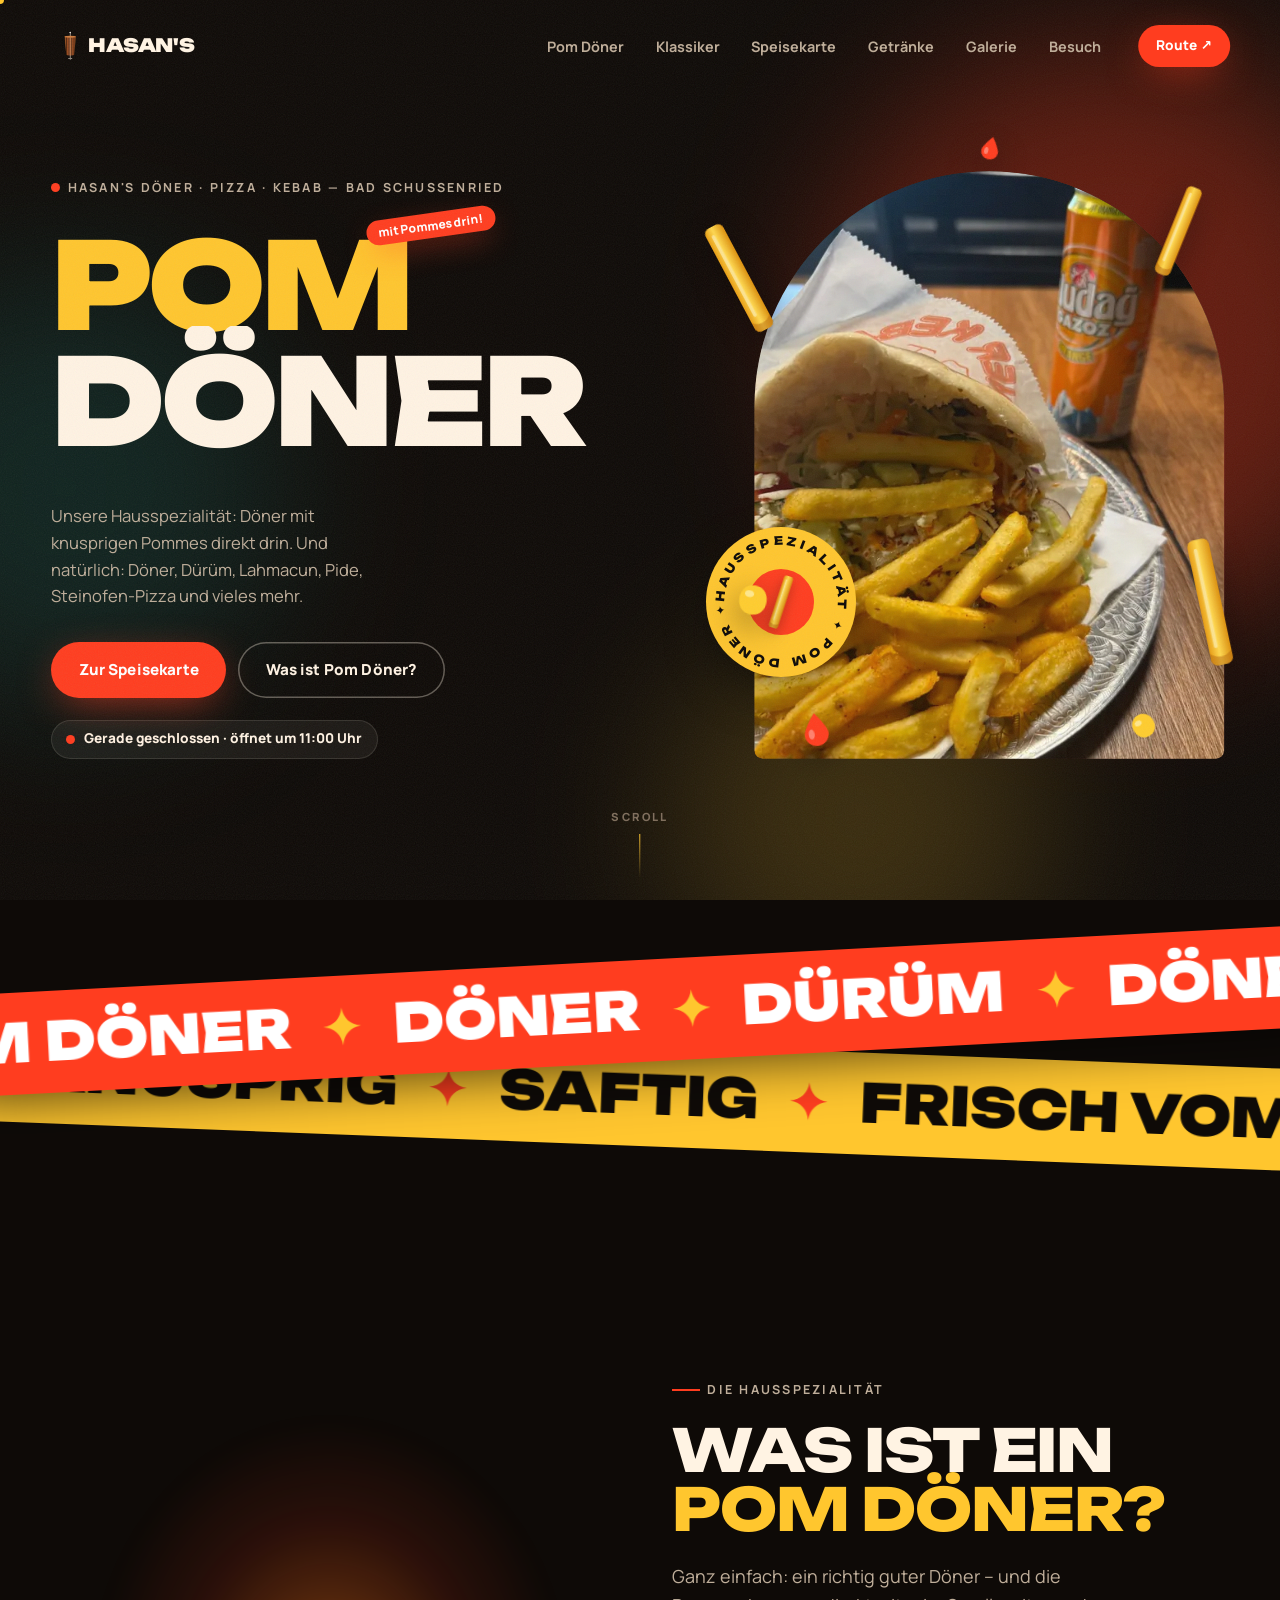
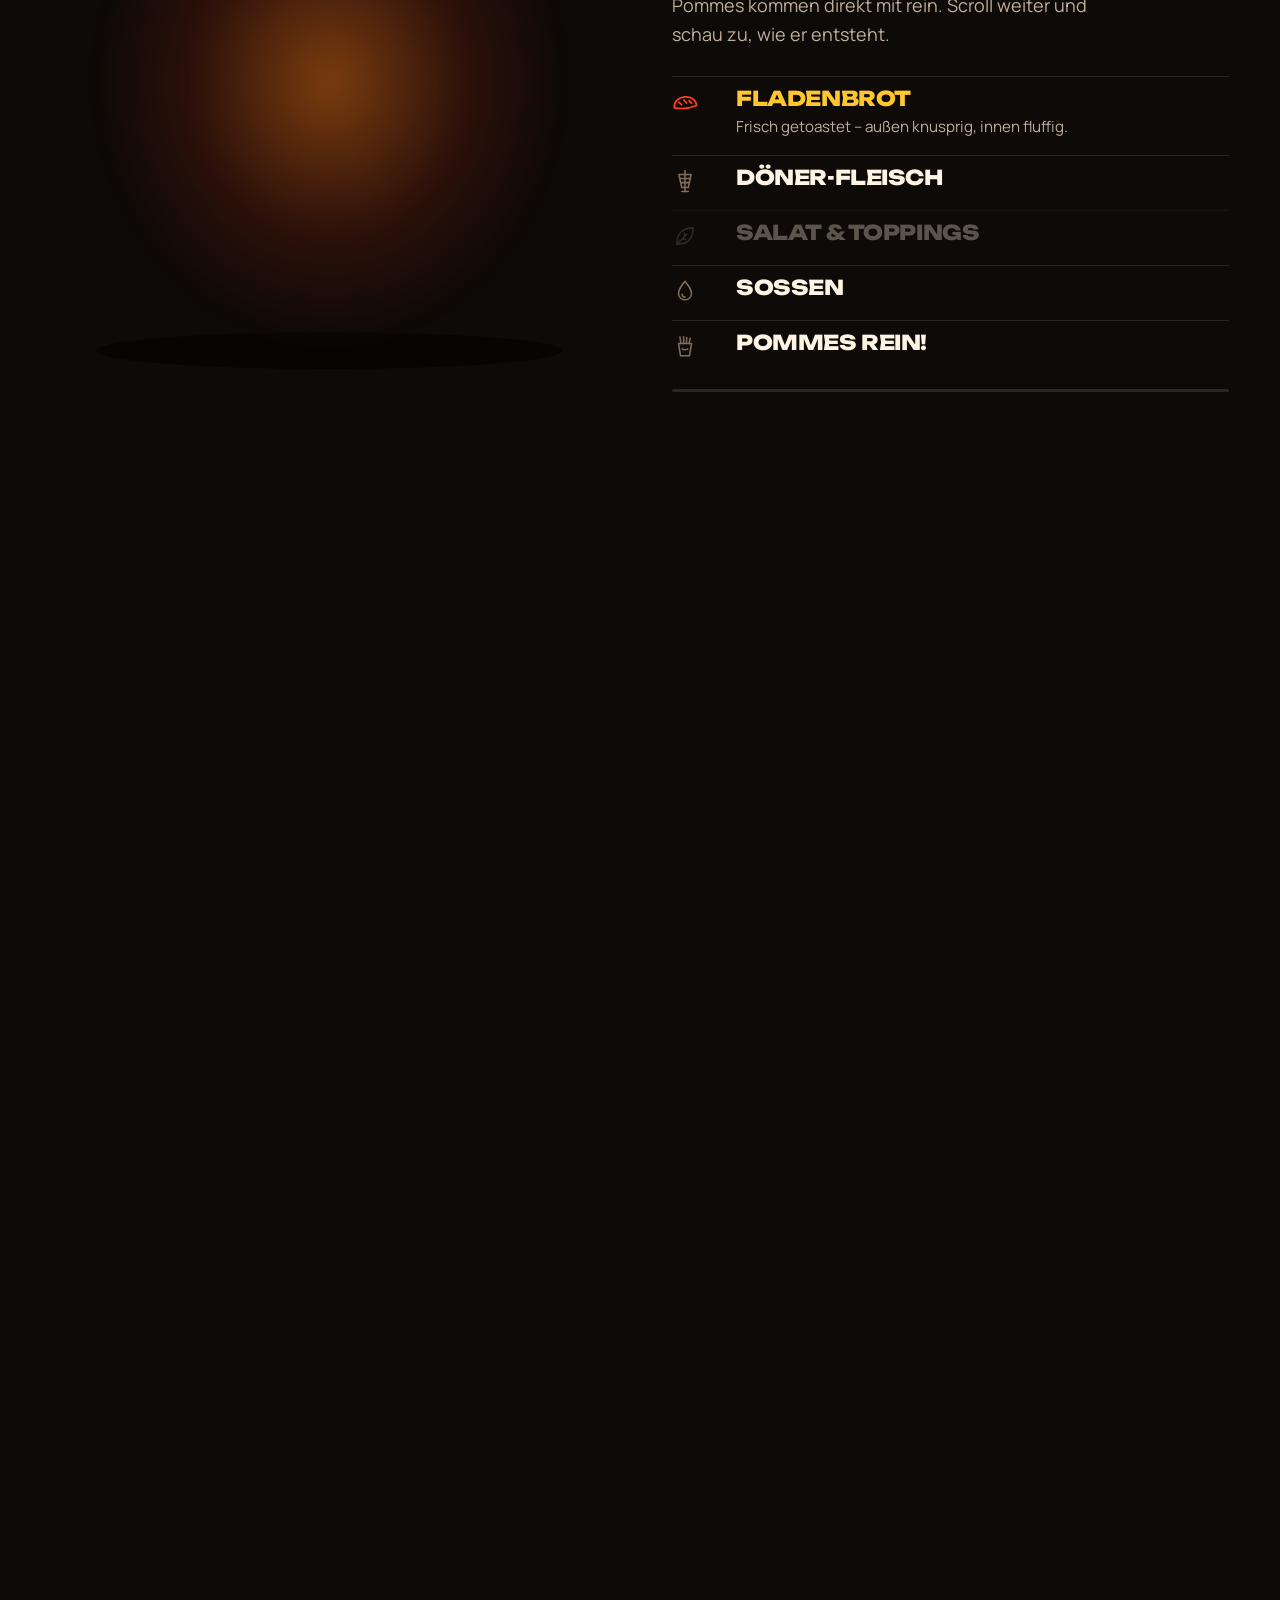
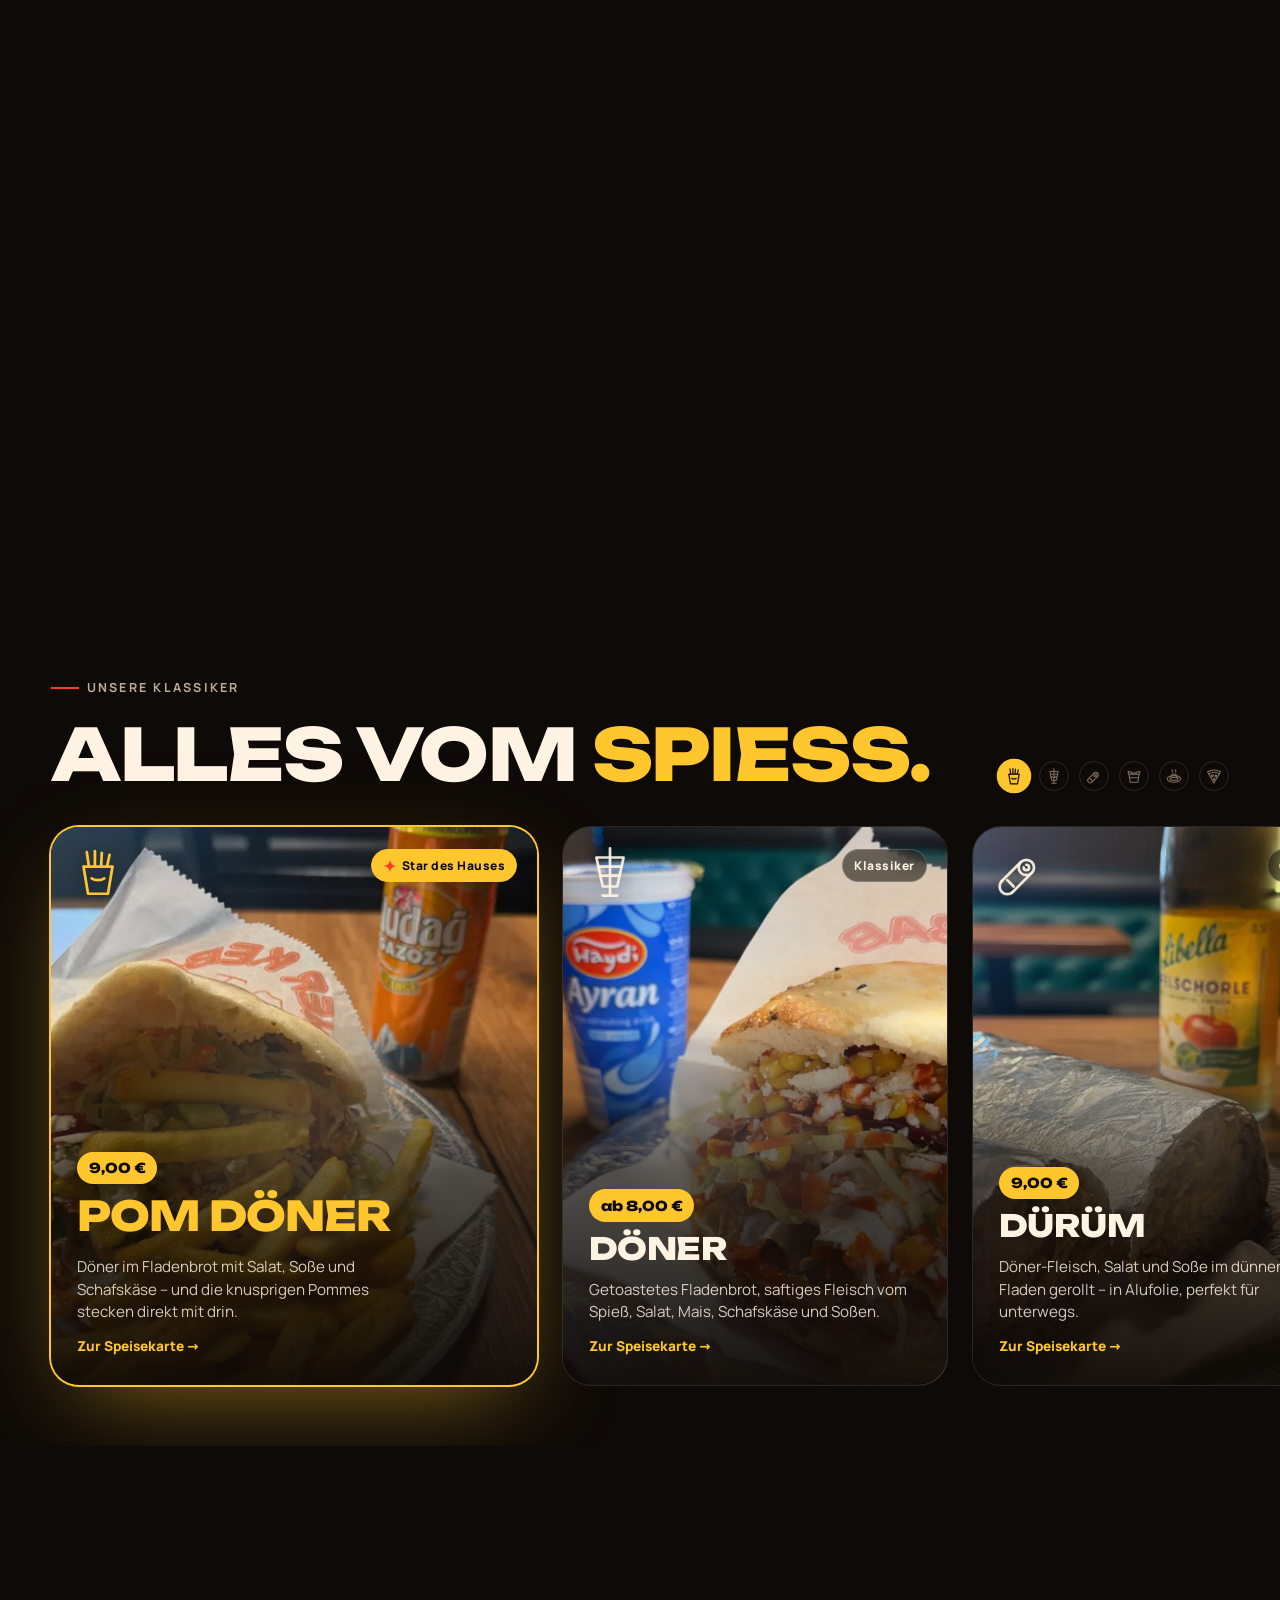
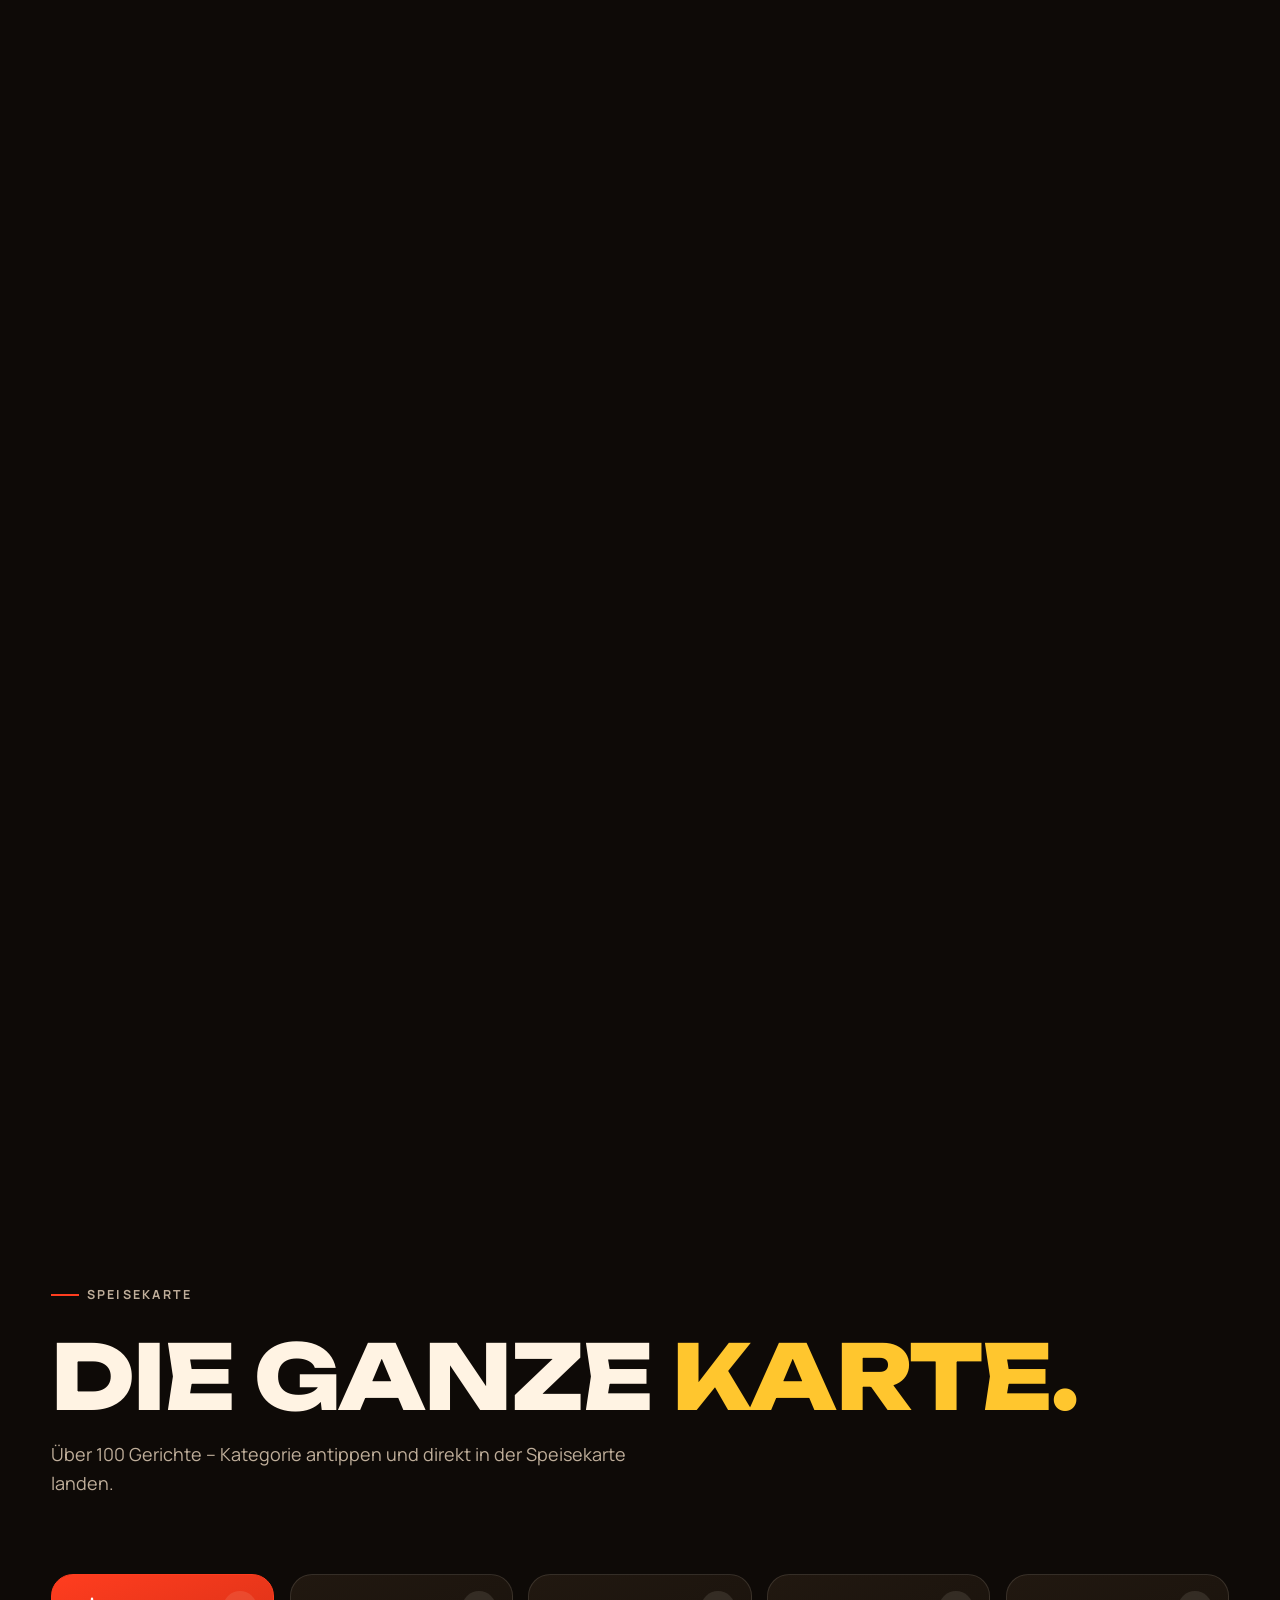
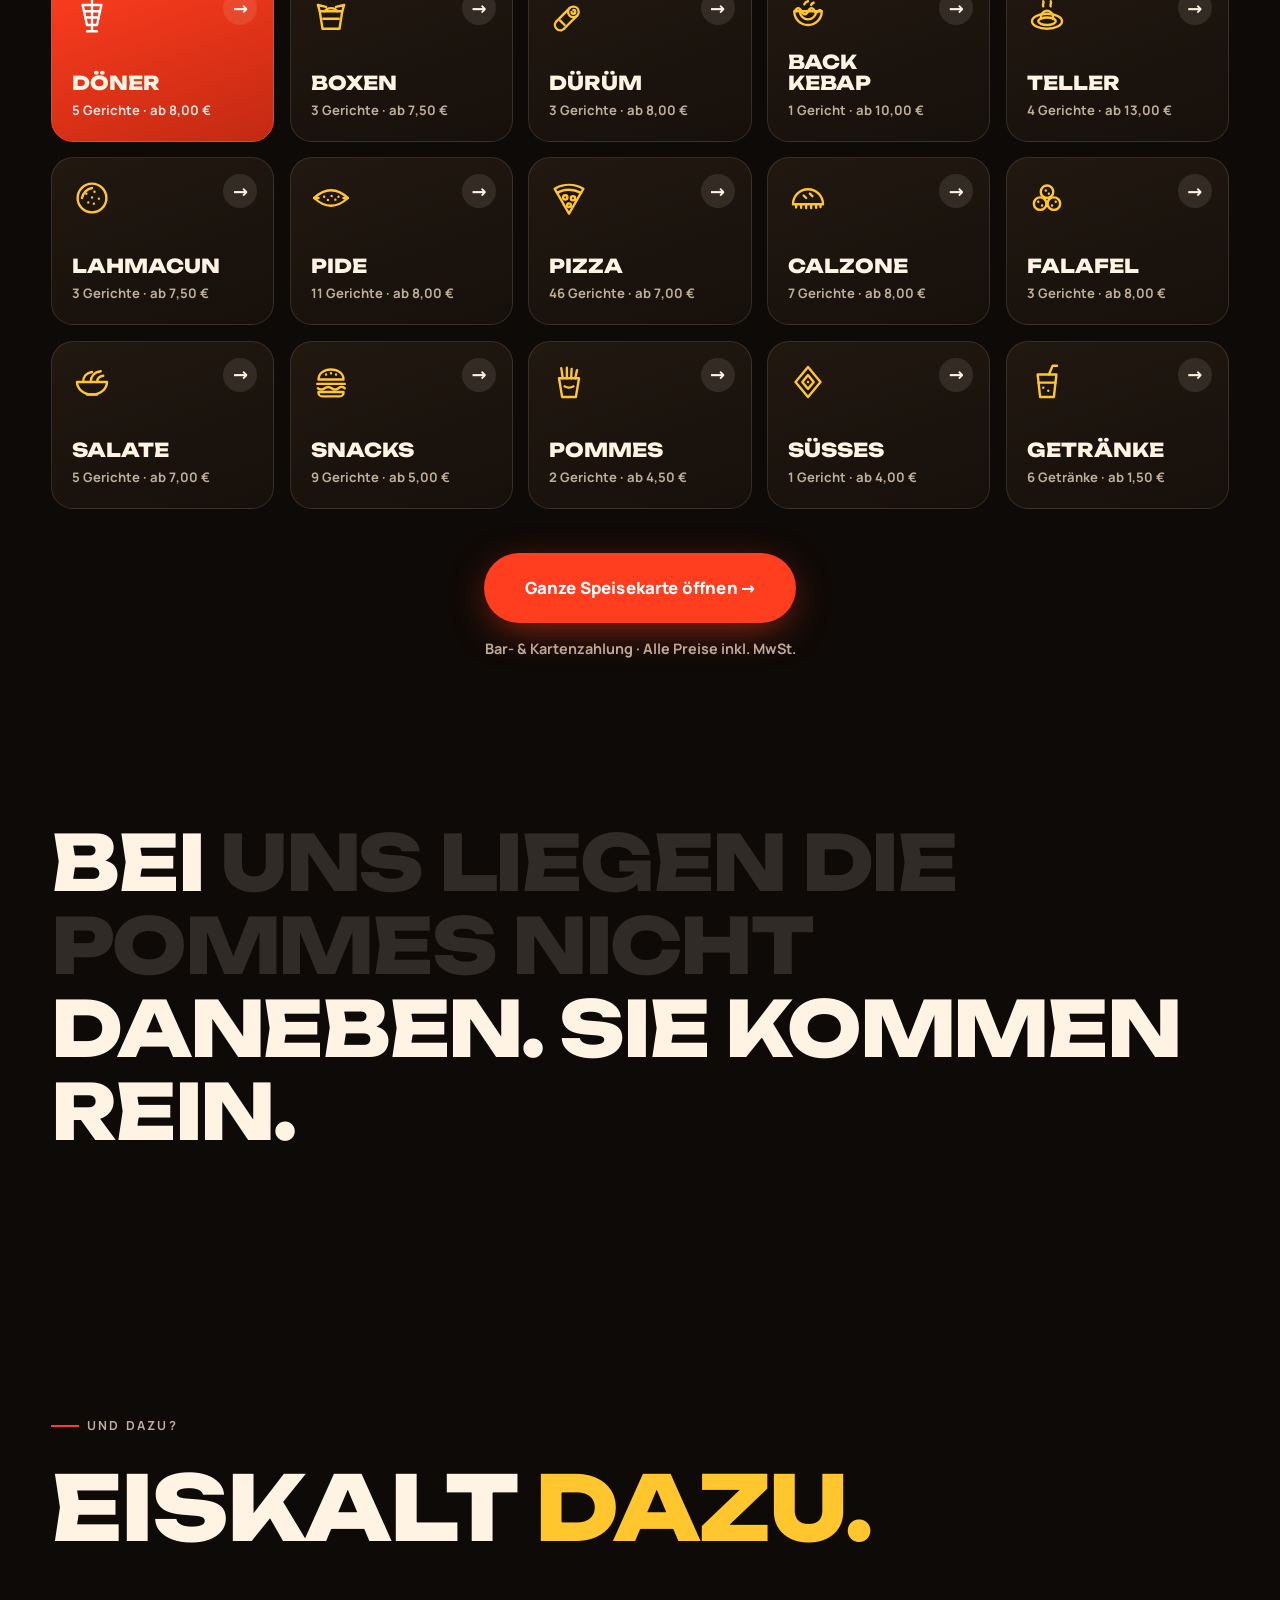
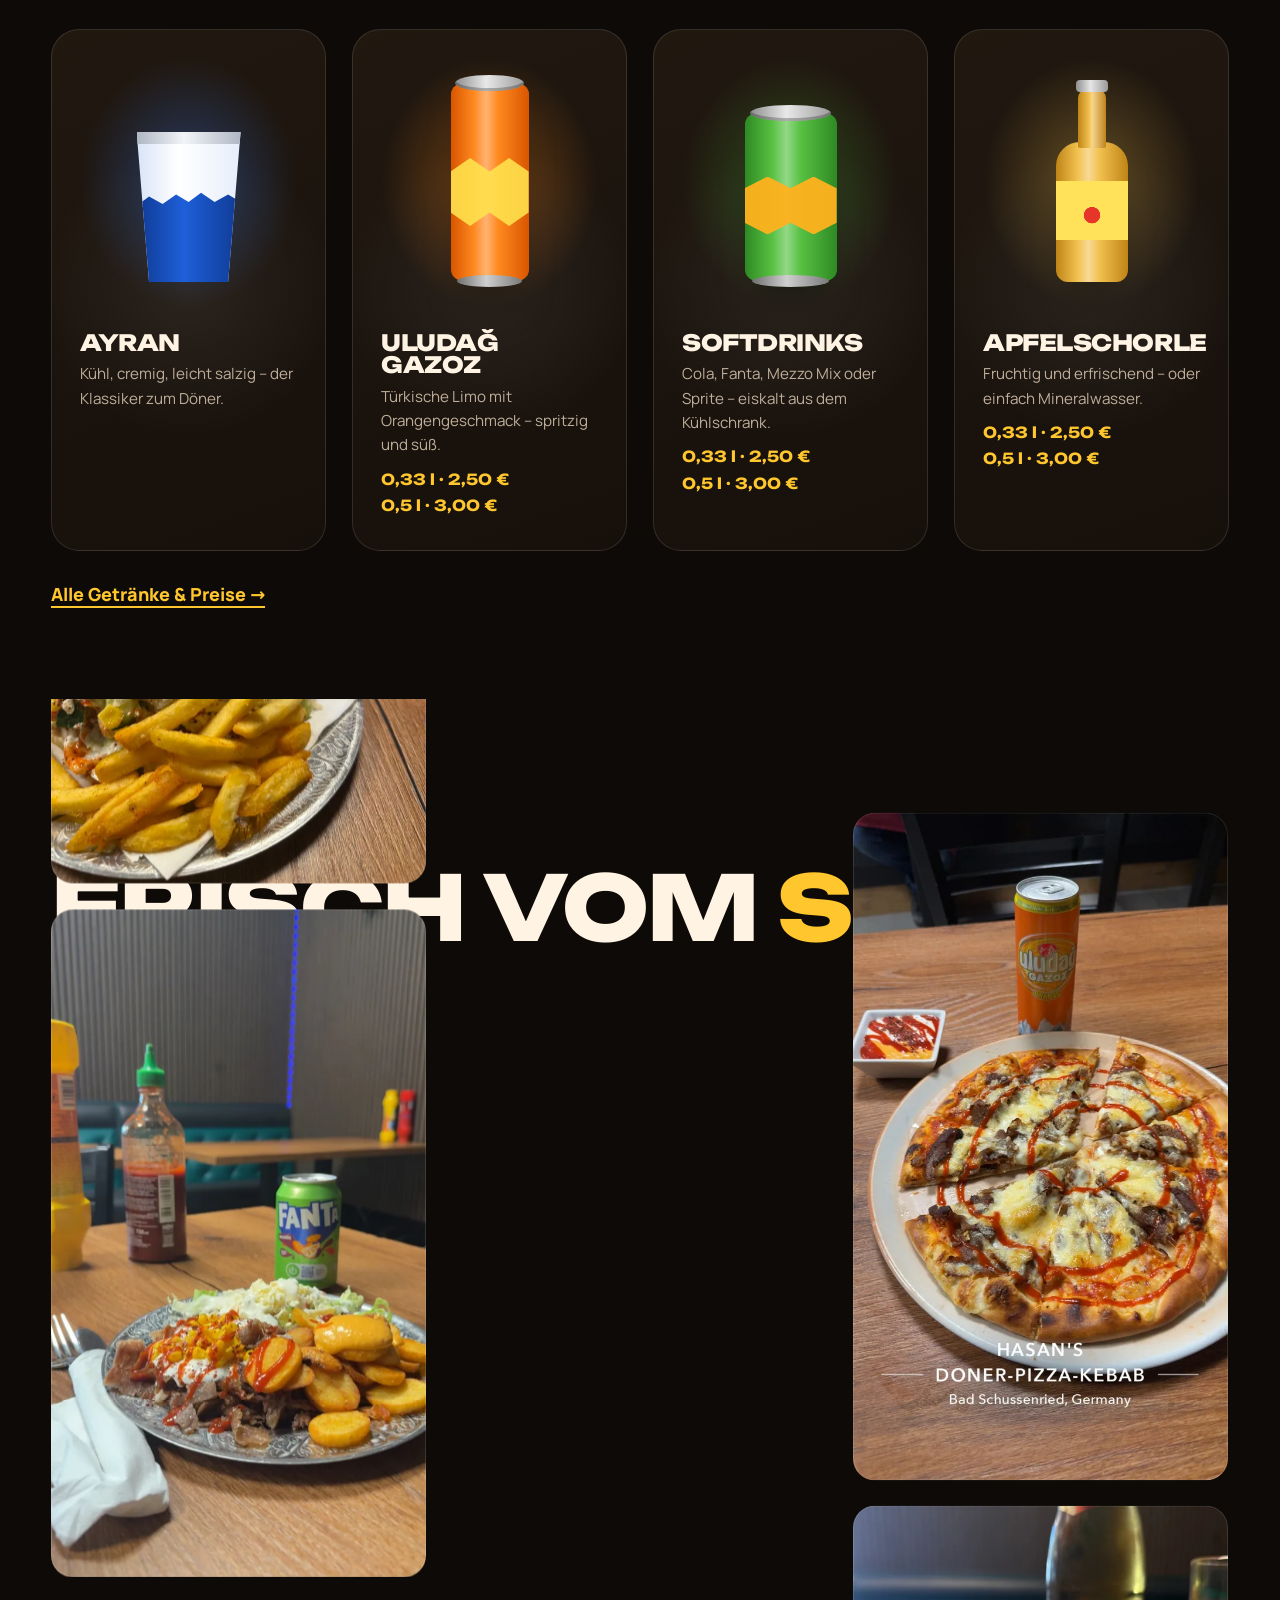
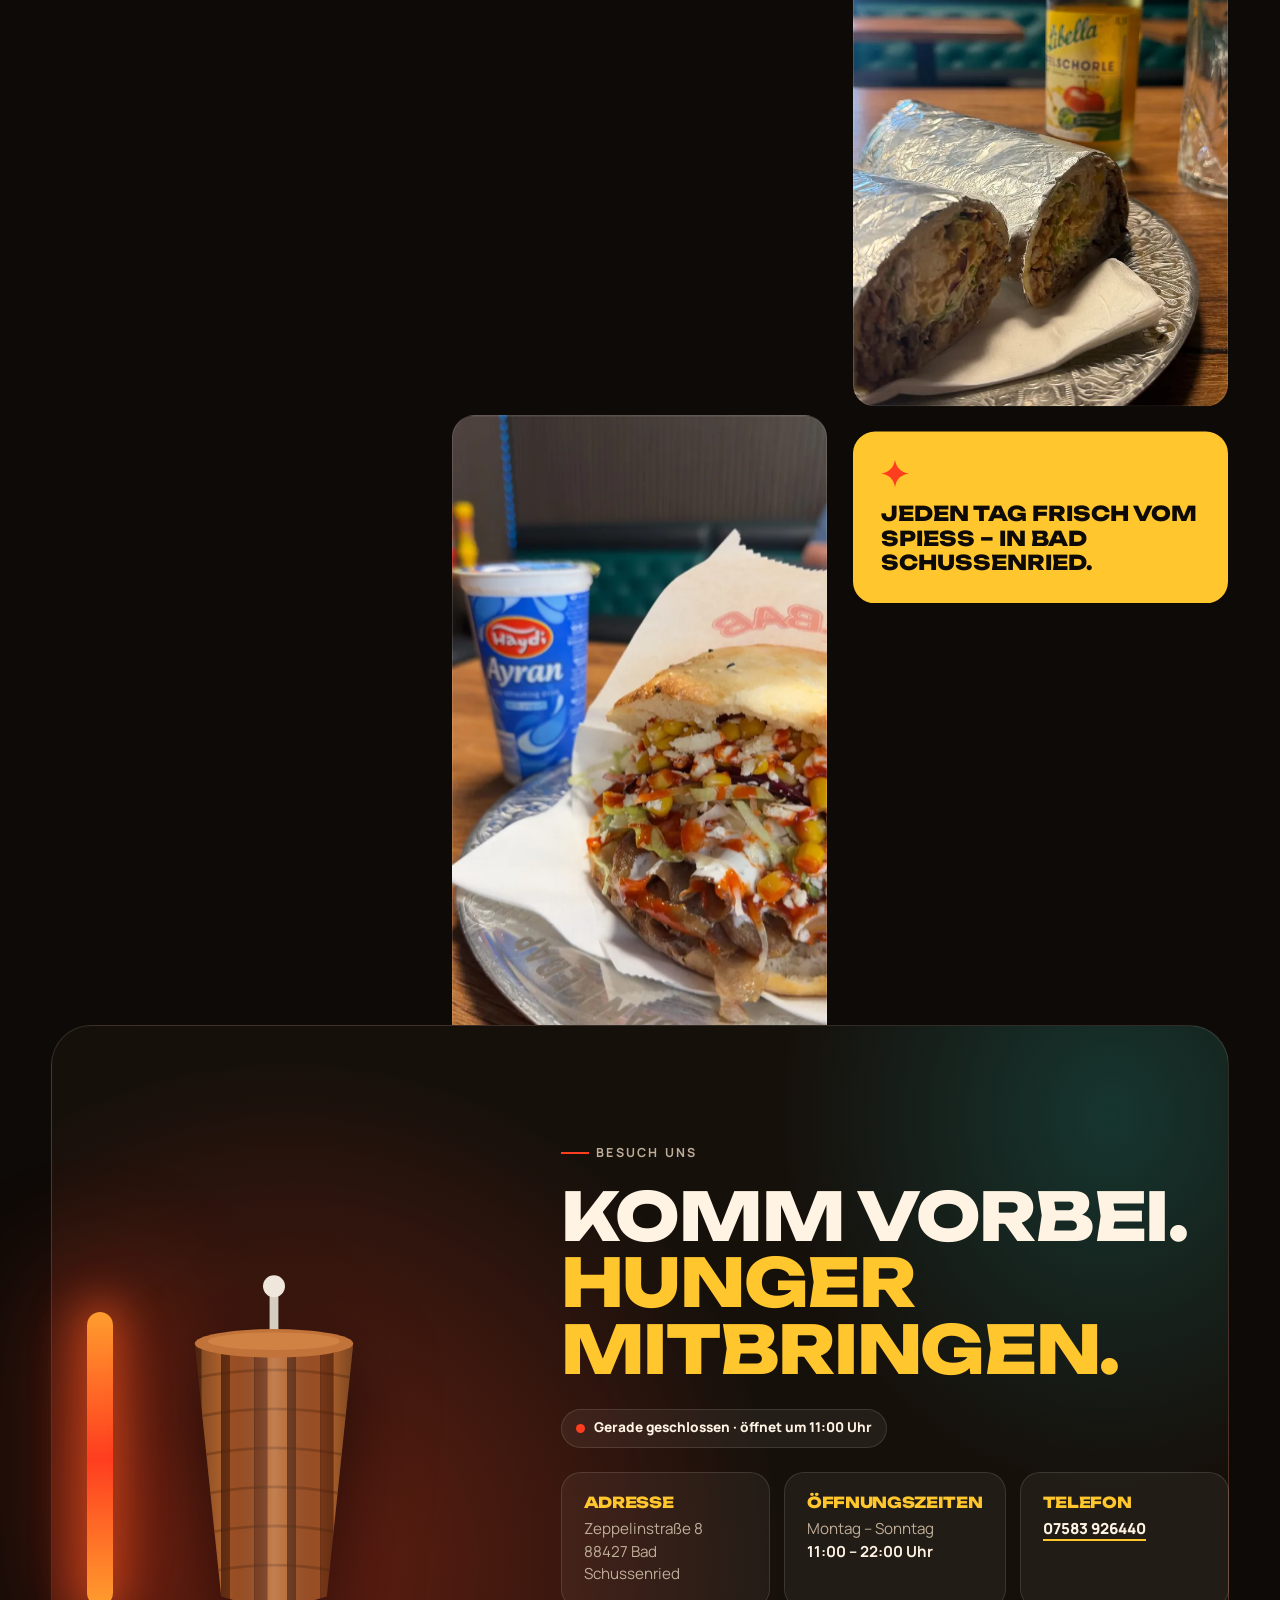
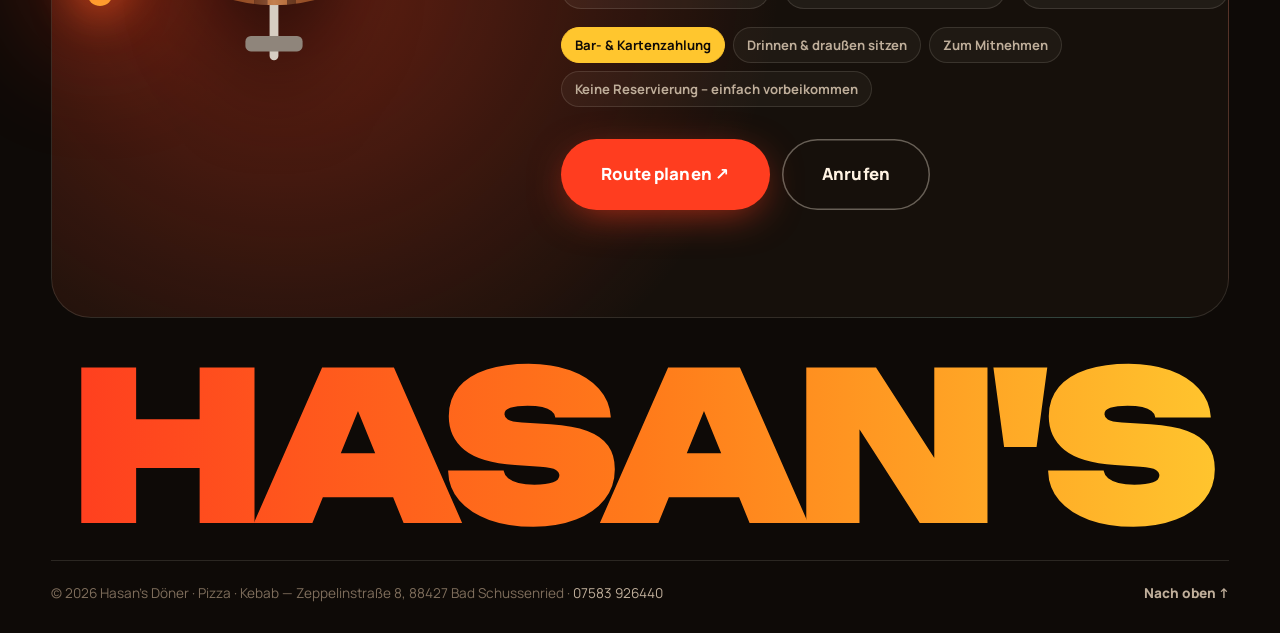
==== commit 6d614678: "Replace number badges with SVG line icons - 21 hand-drawn line icons (spit, box, wrap, pide, pizza, " ====
--- a/index.html
+++ b/index.html
@@ -19,7 +19,7 @@
   <link rel="preload" as="image" href="assets/img/pom-doener.webp"
         imagesrcset="assets/img/pom-doener-sm.webp 640w, assets/img/pom-doener.webp 1200w"
         imagesizes="(min-width: 900px) 40vw, 90vw">
-  <link rel="stylesheet" href="assets/css/style.css?v=5">
+  <link rel="stylesheet" href="assets/css/style.css?v=6">
   <script>document.documentElement.classList.replace('no-js', 'js');</script>
 
   <script type="application/ld+json">
@@ -110,6 +110,28 @@
       <ellipse cx="100" cy="62" rx="60" ry="8" fill="#d98c4c" opacity=".6"/>
       <rect x="74" y="330" width="52" height="14" rx="5" fill="#8f857b"/>
     </symbol>
+    <!-- Linien-Symbole für Speisekarte, Karten und Schritte -->
+    <symbol id="l-spiess" viewBox="0 0 32 32"><path d="M16 3v26M12 29h8"/><path d="M8.5 8h15l-3.5 16h-8z"/><path d="M9.6 13h12.8M10.7 18h10.6"/></symbol>
+    <symbol id="l-box" viewBox="0 0 32 32"><path d="M7 13h18l-2.2 14H9.2z"/><path d="M7 13 5.5 8 12 9.5M25 13l1.5-5L20 9.5"/><path d="M11 13c1.6-3.4 8.4-3.4 10 0"/><path d="M9.8 19h12.4"/></symbol>
+    <symbol id="l-wrap" viewBox="0 0 32 32"><path d="M6 21 16.5 10.5M12 27l10.5-10.5"/><circle cx="19.5" cy="13.5" r="4.24"/><path d="M6 21a4.24 4.24 0 0 0 6 6"/><path d="M19.5 12a1.5 1.5 0 1 1-1.5 1.5"/><path d="M9 20.5l3.5 3.5"/></symbol>
+    <symbol id="l-tasche" viewBox="0 0 32 32"><path d="M5 13a11 11 0 0 0 22 0z"/><path d="M9.5 13a6.5 6.5 0 0 0 13 0"/><path d="M5.5 13c1.6-3.2 3.7-3.2 5.3 0s3.7 3.2 5.3 0 3.7-3.2 5.3 0 3.4-3 5.1-.2"/><path d="M13 7.5c.6-1.4 1.6-2.2 3-2.5M18.5 8c.4-1 1.1-1.6 2-1.8"/></symbol>
+    <symbol id="l-teller" viewBox="0 0 32 32"><ellipse cx="16" cy="21" rx="12" ry="6"/><ellipse cx="16" cy="21" rx="7" ry="3"/><path d="M11 19c0-4 2.3-6.5 5-6.5s5 2.5 5 6.5"/><path d="M13 9c-1-1.5 1-2.5 0-4M19 9c-1-1.5 1-2.5 0-4"/></symbol>
+    <symbol id="l-lahmacun" viewBox="0 0 32 32"><circle cx="16" cy="16" r="11.5"/><path d="M11.5 12.5h.01M18 11h.01M21.5 16.5h.01M13 19.5h.01M17.5 20.5h.01M16 15.5h.01"/><path d="M8 16c.8-4 4-7.5 8-8"/></symbol>
+    <symbol id="l-pide" viewBox="0 0 32 32"><path d="M2.5 16c5-4.6 9.3-6.2 13.5-6.2s8.5 1.6 13.5 6.2c-5 4.6-9.3 6.2-13.5 6.2S7.5 20.6 2.5 16z"/><path d="M2.5 16H6M26 16h3.5"/><path d="M10.5 15h.01M13.5 17.5h.01M16.5 14.3h.01M19.5 17.3h.01M22 15h.01"/></symbol>
+    <symbol id="l-pizza" viewBox="0 0 32 32"><path d="M16 28.5 4.5 8.6c7.2-4.1 15.8-4.1 23 0z"/><path d="M6.4 11.9c6.2-3.3 13-3.3 19.2 0"/><circle cx="13" cy="15.5" r="1.7"/><circle cx="19.2" cy="16.2" r="1.7"/><circle cx="16" cy="21.8" r="1.5"/></symbol>
+    <symbol id="l-calzone" viewBox="0 0 32 32"><path d="M4 21a12 12 0 0 1 24 0z"/><path d="M6.5 21v2.5M10.5 21v2.8M14.5 21v3M18.5 21v3M22.5 21v2.8M26 21v2.2"/><path d="M12.5 14l2 2M17.5 12.5l2 2"/></symbol>
+    <symbol id="l-falafel" viewBox="0 0 32 32"><circle cx="10.5" cy="20.5" r="5"/><circle cx="21.5" cy="20.5" r="5"/><circle cx="16" cy="11" r="5"/><path d="M9 19h.01M12 22h.01M20 22h.01M23 19h.01M15 10h.01M17.5 12.5h.01"/></symbol>
+    <symbol id="l-salat" viewBox="0 0 32 32"><path d="M4 16h24a12 10 0 0 1-24 0z"/><path d="M9 16c-.3-4.2 2.5-7.5 7-8M15 16c0-4.5 2.8-8 8-8.6M20 16c.2-2.6 1.8-4.6 5-5"/><path d="M12 26h8"/></symbol>
+    <symbol id="l-burger" viewBox="0 0 32 32"><path d="M6 14c0-5 4.5-8 10-8s10 3 10 8z"/><path d="M5 17.5h22"/><path d="M5.5 21c2 1.5 3.5 1.5 5.5 0s3.5-1.5 5.5 0 3.5 1.5 5.5 0 3-1.5 5 0"/><path d="M6 24h20v.5a3 3 0 0 1-3 3H9a3 3 0 0 1-3-3z"/><path d="M12 10h.01M16 9h.01M20 10h.01"/></symbol>
+    <symbol id="l-pommes" viewBox="0 0 32 32"><path d="M8 13h16l-2.5 15h-11z"/><path d="M11 13l-1.2-8M14.3 13V4.5M17.7 13l.4-7.5M21 13l1.4-6.5"/><path d="M12.5 19.5c1.8 1.3 5.2 1.3 7 0"/></symbol>
+    <symbol id="l-baklava" viewBox="0 0 32 32"><path d="M16 4l10 12-10 12L6 16z"/><path d="M16 10.5l4.6 5.5-4.6 5.5-4.6-5.5z"/><path d="M16 16h.01"/></symbol>
+    <symbol id="l-drink" viewBox="0 0 32 32"><path d="M8.5 10h15l-2 18h-11z"/><path d="M17.5 10l3-7h3.5"/><path d="M9.3 16.5h13.4"/><path d="M13 20.5h.01M17 23h.01"/></symbol>
+    <symbol id="l-brot" viewBox="0 0 32 32"><path d="M4 21c0-6.5 5.4-10.5 12-10.5S28 14.5 28 21c-8 2.4-16 2.4-24 0z"/><path d="M9.5 15.5l2.5 3M15 14l2.5 3.2M20.5 15l2.4 3"/></symbol>
+    <symbol id="l-blatt" viewBox="0 0 32 32"><path d="M6 26C6 13 13 6 26 6c0 13-7 20-20 20z"/><path d="M6 26 18 14M12 20h5M15.5 16.5v-4"/></symbol>
+    <symbol id="l-tropfen" viewBox="0 0 32 32"><path d="M16 4s-8 9.5-8 15a8 8 0 0 0 16 0c0-5.5-8-15-8-15z"/><path d="M12.5 20a3.5 3.5 0 0 0 3.5 3.5"/></symbol>
+    <symbol id="l-keule" viewBox="0 0 32 32"><path d="M13.2 18.8C9.6 15.2 10 9.7 13.6 6.8c3.6-2.9 9-2.4 11.7 1.1 2.8 3.6 2 8.9-1.6 11.5-3.1 2.2-7.5 2-10.5-.6z"/><path d="M13.2 18.8 8.5 23.5"/><path d="M8.5 23.5a2.3 2.3 0 1 0-2.4 3.6 2.3 2.3 0 1 0 3.6-2.4z"/><path d="M17.5 10.5c1.2-1 2.8-1.2 4.1-.6"/></symbol>
+    <symbol id="l-tasse" viewBox="0 0 32 32"><path d="M6 13h16v7a6 6 0 0 1-6 6h-4a6 6 0 0 1-6-6z"/><path d="M22 15h2a3 3 0 0 1 0 6h-2.3"/><path d="M11 9c-.8-1.3.8-2.2 0-3.6M16 9c-.8-1.3.8-2.2 0-3.6"/></symbol>
+    <symbol id="l-plus" viewBox="0 0 32 32"><path d="M16 8v16M8 16h16"/></symbol>
   </svg>
 
   <!-- Intro-Loader -->
@@ -376,23 +398,23 @@
 
           <ol class="steps">
             <li class="step is-active">
-              <span class="step__num">01</span>
+              <svg class="step__ico" aria-hidden="true"><use href="#l-brot"/></svg>
               <div><h3>Fladenbrot</h3><p>Frisch getoastet – außen knusprig, innen fluffig.</p></div>
             </li>
             <li class="step">
-              <span class="step__num">02</span>
+              <svg class="step__ico" aria-hidden="true"><use href="#l-spiess"/></svg>
               <div><h3>Döner-Fleisch</h3><p>Saftig und frisch vom Spieß geschnitten.</p></div>
             </li>
             <li class="step">
-              <span class="step__num">03</span>
+              <svg class="step__ico" aria-hidden="true"><use href="#l-blatt"/></svg>
               <div><h3>Salat &amp; Toppings</h3><p>Knackiger Salat, Tomaten, Mais und Schafskäse.</p></div>
             </li>
             <li class="step">
-              <span class="step__num">04</span>
+              <svg class="step__ico" aria-hidden="true"><use href="#l-tropfen"/></svg>
               <div><h3>Soßen</h3><p>Cremig-weiß und scharf-rot – ganz wie du magst.</p></div>
             </li>
             <li class="step">
-              <span class="step__num">05</span>
+              <svg class="step__ico" aria-hidden="true"><use href="#l-pommes"/></svg>
               <div><h3>Pommes rein!</h3><p>Goldene, knusprige Pommes direkt in den Döner. Deckel drauf – fertig ist der Pom Döner.</p></div>
             </li>
           </ol>
@@ -410,9 +432,12 @@
             <h2 class="section-title" id="menu-title">Alles vom <em>Spieß.</em></h2>
           </div>
           <div class="menu__progress" aria-hidden="true">
-            <span class="menu__count">01</span>
-            <span class="menu__bar"><i></i></span>
-            <span>06</span>
+            <svg class="menu__dot is-active"><use href="#l-pommes"/></svg>
+            <svg class="menu__dot"><use href="#l-spiess"/></svg>
+            <svg class="menu__dot"><use href="#l-wrap"/></svg>
+            <svg class="menu__dot"><use href="#l-box"/></svg>
+            <svg class="menu__dot"><use href="#l-teller"/></svg>
+            <svg class="menu__dot"><use href="#l-pizza"/></svg>
           </div>
         </header>
 
@@ -423,7 +448,7 @@
               <div class="card__media">
                 <img src="assets/img/pom-doener-sm.webp" srcset="assets/img/pom-doener-sm.webp 640w, assets/img/pom-doener.webp 1200w" sizes="(min-width: 900px) 520px, 82vw" width="1200" height="1600" loading="lazy" alt="Pom Döner mit Pommes auf einem verzierten Metallteller" style="--pos:50% 55%">
               </div>
-              <span class="card__num">01</span>
+              <svg class="card__ico" aria-hidden="true"><use href="#l-pommes"/></svg>
               <span class="card__tag"><svg><use href="#i-spark"/></svg> Star des Hauses</span>
               <div class="card__body">
                 <span class="card__price">9,00 €</span>
@@ -438,7 +463,7 @@
               <div class="card__media">
                 <img src="assets/img/doener-kebab-sm.webp" srcset="assets/img/doener-kebab-sm.webp 640w, assets/img/doener-kebab.webp 1125w" sizes="(min-width: 900px) 420px, 82vw" width="1125" height="2000" loading="lazy" alt="Döner im Fladenbrot mit Mais, Schafskäse, Salat und Soßen, daneben ein Ayran" style="--pos:70% 62%">
               </div>
-              <span class="card__num">02</span>
+              <svg class="card__ico" aria-hidden="true"><use href="#l-spiess"/></svg>
               <span class="card__tag">Klassiker</span>
               <div class="card__body">
                 <span class="card__price">ab 8,00 €</span>
@@ -453,7 +478,7 @@
               <div class="card__media">
                 <img src="assets/img/duerum-sm.webp" srcset="assets/img/duerum-sm.webp 640w, assets/img/duerum.webp 1200w" sizes="(min-width: 900px) 420px, 82vw" width="1200" height="1600" loading="lazy" alt="Dürüm in Alufolie, halbiert, daneben eine Apfelschorle" style="--pos:40% 70%">
               </div>
-              <span class="card__num">03</span>
+              <svg class="card__ico" aria-hidden="true"><use href="#l-wrap"/></svg>
               <span class="card__tag">Gerollt</span>
               <div class="card__body">
                 <span class="card__price">9,00 €</span>
@@ -468,7 +493,7 @@
               <div class="card__media">
                 <img src="assets/img/doener-box-sm.webp" srcset="assets/img/doener-box-sm.webp 640w, assets/img/doener-box.webp 1125w" sizes="(min-width: 900px) 420px, 82vw" width="1125" height="2000" loading="lazy" alt="Döner Box mit Fleisch, Mais, Soße und Chiliflocken" style="--pos:30% 45%">
               </div>
-              <span class="card__num">04</span>
+              <svg class="card__ico" aria-hidden="true"><use href="#l-box"/></svg>
               <span class="card__tag">To go</span>
               <div class="card__body">
                 <span class="card__price">8,00 €</span>
@@ -483,7 +508,7 @@
               <div class="card__media">
                 <img src="assets/img/doener-teller-sm.webp" srcset="assets/img/doener-teller-sm.webp 640w, assets/img/doener-teller.webp 1125w" sizes="(min-width: 900px) 420px, 82vw" width="1125" height="2000" loading="lazy" alt="Döner Teller mit Fleisch, Kartoffeln, Salat, Mais und Soßen" style="--pos:50% 68%">
               </div>
-              <span class="card__num">05</span>
+              <svg class="card__ico" aria-hidden="true"><use href="#l-teller"/></svg>
               <span class="card__tag">Richtig satt</span>
               <div class="card__body">
                 <span class="card__price">13,00 €</span>
@@ -498,7 +523,7 @@
               <div class="card__media">
                 <img src="assets/img/doener-pizza-crop-sm.webp" srcset="assets/img/doener-pizza-crop-sm.webp 640w, assets/img/doener-pizza-crop.webp 1125w" sizes="(min-width: 900px) 420px, 82vw" width="1125" height="1280" loading="lazy" alt="Döner Pizza mit Käse und scharfer Soße, daneben eine Dose Orangenlimo" style="--pos:50% 70%">
               </div>
-              <span class="card__num">06</span>
+              <svg class="card__ico" aria-hidden="true"><use href="#l-pizza"/></svg>
               <span class="card__tag">Pizza trifft Döner</span>
               <div class="card__body">
                 <span class="card__price">10,50 €</span>
@@ -522,76 +547,91 @@
 
       <div class="kat-tiles">
         <a class="kat-tile kat-tile--star" href="speisekarte.html#kat-doener" data-reveal style="--d:0">
+          <svg class="kat-tile__ico" aria-hidden="true"><use href="#l-spiess"/></svg>
           <span class="kat-tile__name">Döner</span>
           <span class="kat-tile__meta">5 Gerichte · ab 8,00 €</span>
           <span class="kat-tile__arrow" aria-hidden="true">→</span>
         </a>
         <a class="kat-tile" href="speisekarte.html#kat-box" data-reveal style="--d:1">
+          <svg class="kat-tile__ico" aria-hidden="true"><use href="#l-box"/></svg>
           <span class="kat-tile__name">Boxen</span>
           <span class="kat-tile__meta">3 Gerichte · ab 7,50 €</span>
           <span class="kat-tile__arrow" aria-hidden="true">→</span>
         </a>
         <a class="kat-tile" href="speisekarte.html#kat-duerum" data-reveal style="--d:2">
+          <svg class="kat-tile__ico" aria-hidden="true"><use href="#l-wrap"/></svg>
           <span class="kat-tile__name">Dürüm</span>
           <span class="kat-tile__meta">3 Gerichte · ab 8,00 €</span>
           <span class="kat-tile__arrow" aria-hidden="true">→</span>
         </a>
         <a class="kat-tile" href="speisekarte.html#kat-back" data-reveal style="--d:3">
+          <svg class="kat-tile__ico" aria-hidden="true"><use href="#l-tasche"/></svg>
           <span class="kat-tile__name">Back Kebap</span>
           <span class="kat-tile__meta">1 Gericht · ab 10,00 €</span>
           <span class="kat-tile__arrow" aria-hidden="true">→</span>
         </a>
         <a class="kat-tile" href="speisekarte.html#kat-teller" data-reveal style="--d:4">
+          <svg class="kat-tile__ico" aria-hidden="true"><use href="#l-teller"/></svg>
           <span class="kat-tile__name">Teller</span>
           <span class="kat-tile__meta">4 Gerichte · ab 13,00 €</span>
           <span class="kat-tile__arrow" aria-hidden="true">→</span>
         </a>
         <a class="kat-tile" href="speisekarte.html#kat-lahmacun" data-reveal style="--d:0">
+          <svg class="kat-tile__ico" aria-hidden="true"><use href="#l-lahmacun"/></svg>
           <span class="kat-tile__name">Lahmacun</span>
           <span class="kat-tile__meta">3 Gerichte · ab 7,50 €</span>
           <span class="kat-tile__arrow" aria-hidden="true">→</span>
         </a>
         <a class="kat-tile" href="speisekarte.html#kat-pide" data-reveal style="--d:1">
+          <svg class="kat-tile__ico" aria-hidden="true"><use href="#l-pide"/></svg>
           <span class="kat-tile__name">Pide</span>
           <span class="kat-tile__meta">11 Gerichte · ab 8,00 €</span>
           <span class="kat-tile__arrow" aria-hidden="true">→</span>
         </a>
         <a class="kat-tile" href="speisekarte.html#kat-pizza" data-reveal style="--d:2">
+          <svg class="kat-tile__ico" aria-hidden="true"><use href="#l-pizza"/></svg>
           <span class="kat-tile__name">Pizza</span>
           <span class="kat-tile__meta">46 Gerichte · ab 7,00 €</span>
           <span class="kat-tile__arrow" aria-hidden="true">→</span>
         </a>
         <a class="kat-tile" href="speisekarte.html#kat-calzone" data-reveal style="--d:3">
+          <svg class="kat-tile__ico" aria-hidden="true"><use href="#l-calzone"/></svg>
           <span class="kat-tile__name">Calzone</span>
           <span class="kat-tile__meta">7 Gerichte · ab 8,00 €</span>
           <span class="kat-tile__arrow" aria-hidden="true">→</span>
         </a>
         <a class="kat-tile" href="speisekarte.html#kat-falafel" data-reveal style="--d:4">
+          <svg class="kat-tile__ico" aria-hidden="true"><use href="#l-falafel"/></svg>
           <span class="kat-tile__name">Falafel</span>
           <span class="kat-tile__meta">3 Gerichte · ab 8,00 €</span>
           <span class="kat-tile__arrow" aria-hidden="true">→</span>
         </a>
         <a class="kat-tile" href="speisekarte.html#kat-salat" data-reveal style="--d:0">
+          <svg class="kat-tile__ico" aria-hidden="true"><use href="#l-salat"/></svg>
           <span class="kat-tile__name">Salate</span>
           <span class="kat-tile__meta">5 Gerichte · ab 7,00 €</span>
           <span class="kat-tile__arrow" aria-hidden="true">→</span>
         </a>
         <a class="kat-tile" href="speisekarte.html#kat-snacks" data-reveal style="--d:1">
+          <svg class="kat-tile__ico" aria-hidden="true"><use href="#l-burger"/></svg>
           <span class="kat-tile__name">Snacks</span>
           <span class="kat-tile__meta">9 Gerichte · ab 5,00 €</span>
           <span class="kat-tile__arrow" aria-hidden="true">→</span>
         </a>
         <a class="kat-tile" href="speisekarte.html#kat-pommes" data-reveal style="--d:2">
+          <svg class="kat-tile__ico" aria-hidden="true"><use href="#l-pommes"/></svg>
           <span class="kat-tile__name">Pommes</span>
           <span class="kat-tile__meta">2 Gerichte · ab 4,50 €</span>
           <span class="kat-tile__arrow" aria-hidden="true">→</span>
         </a>
         <a class="kat-tile" href="speisekarte.html#kat-suesses" data-reveal style="--d:3">
+          <svg class="kat-tile__ico" aria-hidden="true"><use href="#l-baklava"/></svg>
           <span class="kat-tile__name">Süßes</span>
           <span class="kat-tile__meta">1 Gericht · ab 4,00 €</span>
           <span class="kat-tile__arrow" aria-hidden="true">→</span>
         </a>
         <a class="kat-tile" href="speisekarte.html#kat-getraenke" data-reveal style="--d:4">
+          <svg class="kat-tile__ico" aria-hidden="true"><use href="#l-drink"/></svg>
           <span class="kat-tile__name">Getränke</span>
           <span class="kat-tile__meta">6 Getränke · ab 1,50 €</span>
           <span class="kat-tile__arrow" aria-hidden="true">→</span>
@@ -757,7 +797,7 @@
     <button class="lightbox__btn lightbox__next" type="button" aria-label="Nächstes Bild">→</button>
   </dialog>
 
-  <script src="assets/js/common.js?v=5" defer></script>
-  <script src="assets/js/main.js?v=5" defer></script>
+  <script src="assets/js/common.js?v=6" defer></script>
+  <script src="assets/js/main.js?v=6" defer></script>
 </body>
 </html>
--- a/assets/css/style.css
+++ b/assets/css/style.css
@@ -92,6 +92,14 @@
 :focus-visible { outline: 3px solid var(--fry); outline-offset: 4px; border-radius: 6px; }
 
 .sprite { position: absolute; width: 0; height: 0; overflow: hidden; }
+.gericht__ico, .kat__ico, .karte__tab-ico, .kat-tile__ico, .card__ico, .menu__dot, .step__ico {
+  flex: none;
+  fill: none;
+  stroke: currentColor;
+  stroke-width: 1.9;
+  stroke-linecap: round;
+  stroke-linejoin: round;
+}
 
 .eyebrow {
   display: inline-flex;
@@ -572,11 +580,11 @@
   opacity: 0;
   transition: max-height .6s var(--ease-out), opacity .5s, margin .6s var(--ease-out);
 }
-.step__num { font-family: var(--font-display); font-weight: 700; font-size: .85rem; color: var(--dim); padding-top: .25em; transition: color .4s; }
+.step__ico { width: 26px; height: 26px; color: var(--dim); transition: color .4s, transform .5s var(--ease-out); }
 .step.is-done { opacity: .6; }
 .step.is-active { opacity: 1; }
 .step.is-active h3 { color: var(--fry); }
-.step.is-active .step__num { color: var(--sauce); }
+.step.is-active .step__ico { color: var(--sauce); transform: scale(1.15) rotate(-6deg); }
 .step.is-active p { max-height: 5em; opacity: 1; margin-top: 6px; }
 .build__meter { height: 3px; margin-top: 18px; background: var(--line); border-radius: 3px; overflow: hidden; }
 .build__meter span { display: block; height: 100%; background: linear-gradient(90deg, var(--sauce), var(--fry)); transform-origin: 0 50%; transform: scaleX(0); }
@@ -606,10 +614,9 @@
   padding: 0 var(--pad);
 }
 .menu__head .section-title { font-size: clamp(2.2rem, 5.6vw, 5rem); }
-.menu__progress { display: flex; align-items: center; gap: 12px; font-family: var(--font-display); font-weight: 700; font-size: .85rem; color: var(--dim); }
-.menu__count { color: var(--fry); }
-.menu__bar { width: 120px; height: 3px; background: var(--line); border-radius: 3px; overflow: hidden; }
-.menu__bar i { display: block; height: 100%; background: var(--fry); transform-origin: 0 50%; transform: scaleX(.2); }
+.menu__progress { display: flex; align-items: center; gap: 10px; }
+.menu__dot { width: 30px; height: 30px; padding: 5px; border-radius: 50%; color: var(--dim); border: 1px solid var(--line); transition: color .35s, background .35s, border-color .35s, transform .45s var(--ease-out); }
+.menu__dot.is-active { color: var(--bg); background: var(--fry); border-color: var(--fry); transform: scale(1.15); }
 .menu__track {
   display: flex;
   gap: clamp(16px, 2vw, 28px);
@@ -653,18 +660,20 @@
   transition: scale 1s var(--ease-out);
 }
 .card:hover .card__media img { scale: 1.26; }
-.card__num {
-  position: absolute;
-  top: 18px;
-  left: 22px;
+.card__ico {
+  position: absolute;
+  top: 16px;
+  left: 18px;
   z-index: 2;
-  font-family: var(--font-display);
-  font-weight: 900;
-  font-size: 3.4rem;
-  line-height: 1;
-  color: transparent;
-  -webkit-text-stroke: 1.5px rgba(255, 243, 227, .85);
-}
+  width: 58px;
+  height: 58px;
+  color: rgba(255, 243, 227, .92);
+  stroke-width: 1.5;
+  filter: drop-shadow(0 4px 12px rgba(0, 0, 0, .55));
+  transition: transform .6s var(--ease-out), color .4s;
+}
+.card:hover .card__ico { transform: rotate(-8deg) scale(1.08); color: var(--fry); }
+.card--star .card__ico { color: var(--fry); }
 .card__tag {
   position: absolute;
   top: 22px;
@@ -741,7 +750,9 @@
   border: 1px solid var(--line);
   transition: color .3s, background .3s, border-color .3s, opacity .3s;
 }
-.karte__tab span { margin-left: .45em; font-size: .78em; opacity: .6; }
+.karte__tab { display: inline-flex; align-items: center; gap: .45em; }
+.karte__tab-ico { width: 18px; height: 18px; stroke-width: 2.1; }
+.karte__tab span { font-size: .78em; opacity: .6; }
 .karte__tab:hover { color: var(--cream); border-color: rgba(255, 243, 227, .3); }
 .karte__tab.is-active { color: var(--bg); background: var(--fry); border-color: var(--fry); }
 .karte__search {
@@ -772,7 +783,9 @@
 
 .kat { margin-bottom: 48px; scroll-margin-top: 170px; }
 .karte__cats.is-searching .kat.no-hits { display: none; }
-.kat__head { display: flex; flex-wrap: wrap; align-items: baseline; gap: 6px 18px; margin-bottom: 6px; }
+.kat__head { display: flex; flex-wrap: wrap; align-items: center; gap: 6px 16px; margin-bottom: 6px; }
+.kat__ico { width: clamp(34px, 3.4vw, 46px); height: clamp(34px, 3.4vw, 46px); color: var(--fry); }
+.kat__note { flex-basis: 100%; }
 .kat__head h2 { font-size: clamp(1.5rem, 2.8vw, 2.3rem); text-transform: uppercase; color: var(--fry); }
 .kat__note { color: var(--muted); font-size: .92rem; }
 .kat__list {
@@ -792,8 +805,8 @@
   border-bottom: 1px dashed rgba(255, 243, 227, .14);
 }
 .gericht.is-hidden { display: none; }
-.gericht__nr { padding-top: .28em; font-family: var(--font-display); font-weight: 700; font-size: .8rem; color: var(--sauce); }
-.gericht--extra .gericht__nr { font-size: 1rem; padding-top: 0; }
+.gericht__ico { width: 26px; height: 26px; margin-top: -1px; color: var(--sauce); }
+.gericht--extra .gericht__ico { color: var(--dim); }
 .gericht__name {
   display: flex;
   flex-wrap: wrap;
@@ -879,7 +892,7 @@
   flex-direction: column;
   justify-content: flex-end;
   gap: 6px;
-  min-height: 138px;
+  min-height: 168px;
   padding: 20px;
   border-radius: 22px;
   background: linear-gradient(160deg, var(--bg-3), var(--bg-2));
@@ -889,6 +902,9 @@
 }
 .kat-tile:hover, .kat-tile:focus-visible { transform: translateY(-6px); background: var(--fry); border-color: var(--fry); color: var(--bg); }
 .kat-tile--star { background: linear-gradient(160deg, var(--sauce), #c22a12); border-color: var(--sauce); }
+.kat-tile__ico { width: 40px; height: 40px; margin-bottom: auto; color: var(--fry); transition: color .35s, transform .5s var(--ease-out); }
+.kat-tile--star .kat-tile__ico { color: #fff; }
+.kat-tile:hover .kat-tile__ico, .kat-tile:focus-visible .kat-tile__ico { color: var(--bg); transform: rotate(-8deg) scale(1.08); }
 .kat-tile__name { font-family: var(--font-display); font-weight: 800; font-size: clamp(1.05rem, 1.5vw, 1.35rem); line-height: 1.1; text-transform: uppercase; padding-right: 36px; }
 .kat-tile__meta { font-size: .82rem; font-weight: 700; color: var(--muted); transition: color .35s; }
 .kat-tile--star .kat-tile__meta { color: rgba(255, 255, 255, .85); }
@@ -1355,7 +1371,7 @@
   .build__text .eyebrow, .build__lead { display: none; }
   .build__title { font-size: clamp(1.4rem, 6.4vw, 2.2rem); margin: 0 0 .5em; }
   .build__title em { display: inline; }
-  .step { padding: 7px 0; grid-template-columns: 40px 1fr; }
+  .step { padding: 7px 0; grid-template-columns: 40px 1fr; align-items: center; }
   .step:not(.is-active) { display: none; }
   .step h3 { font-size: 1.1rem; }
   .build__stamp { width: 96px; right: 0; }
@@ -1380,7 +1396,9 @@
   .kat__list { grid-template-columns: minmax(0, 1fr); }
   .kat { scroll-margin-top: 210px; }
   .kat-tiles { grid-template-columns: repeat(2, 1fr); }
-  .kat-tile { min-height: 116px; padding: 16px; }
+  .kat-tile { min-height: 140px; padding: 16px; }
+  .kat-tile__ico { width: 34px; height: 34px; }
+  .card__ico { width: 48px; height: 48px; }
   .kat-tile__arrow { top: 12px; right: 12px; width: 30px; height: 30px; }
   .page-head { padding-top: 104px; }
   .gericht { grid-template-columns: 34px minmax(0, 1fr) auto; gap: 10px; padding: 14px 0; }
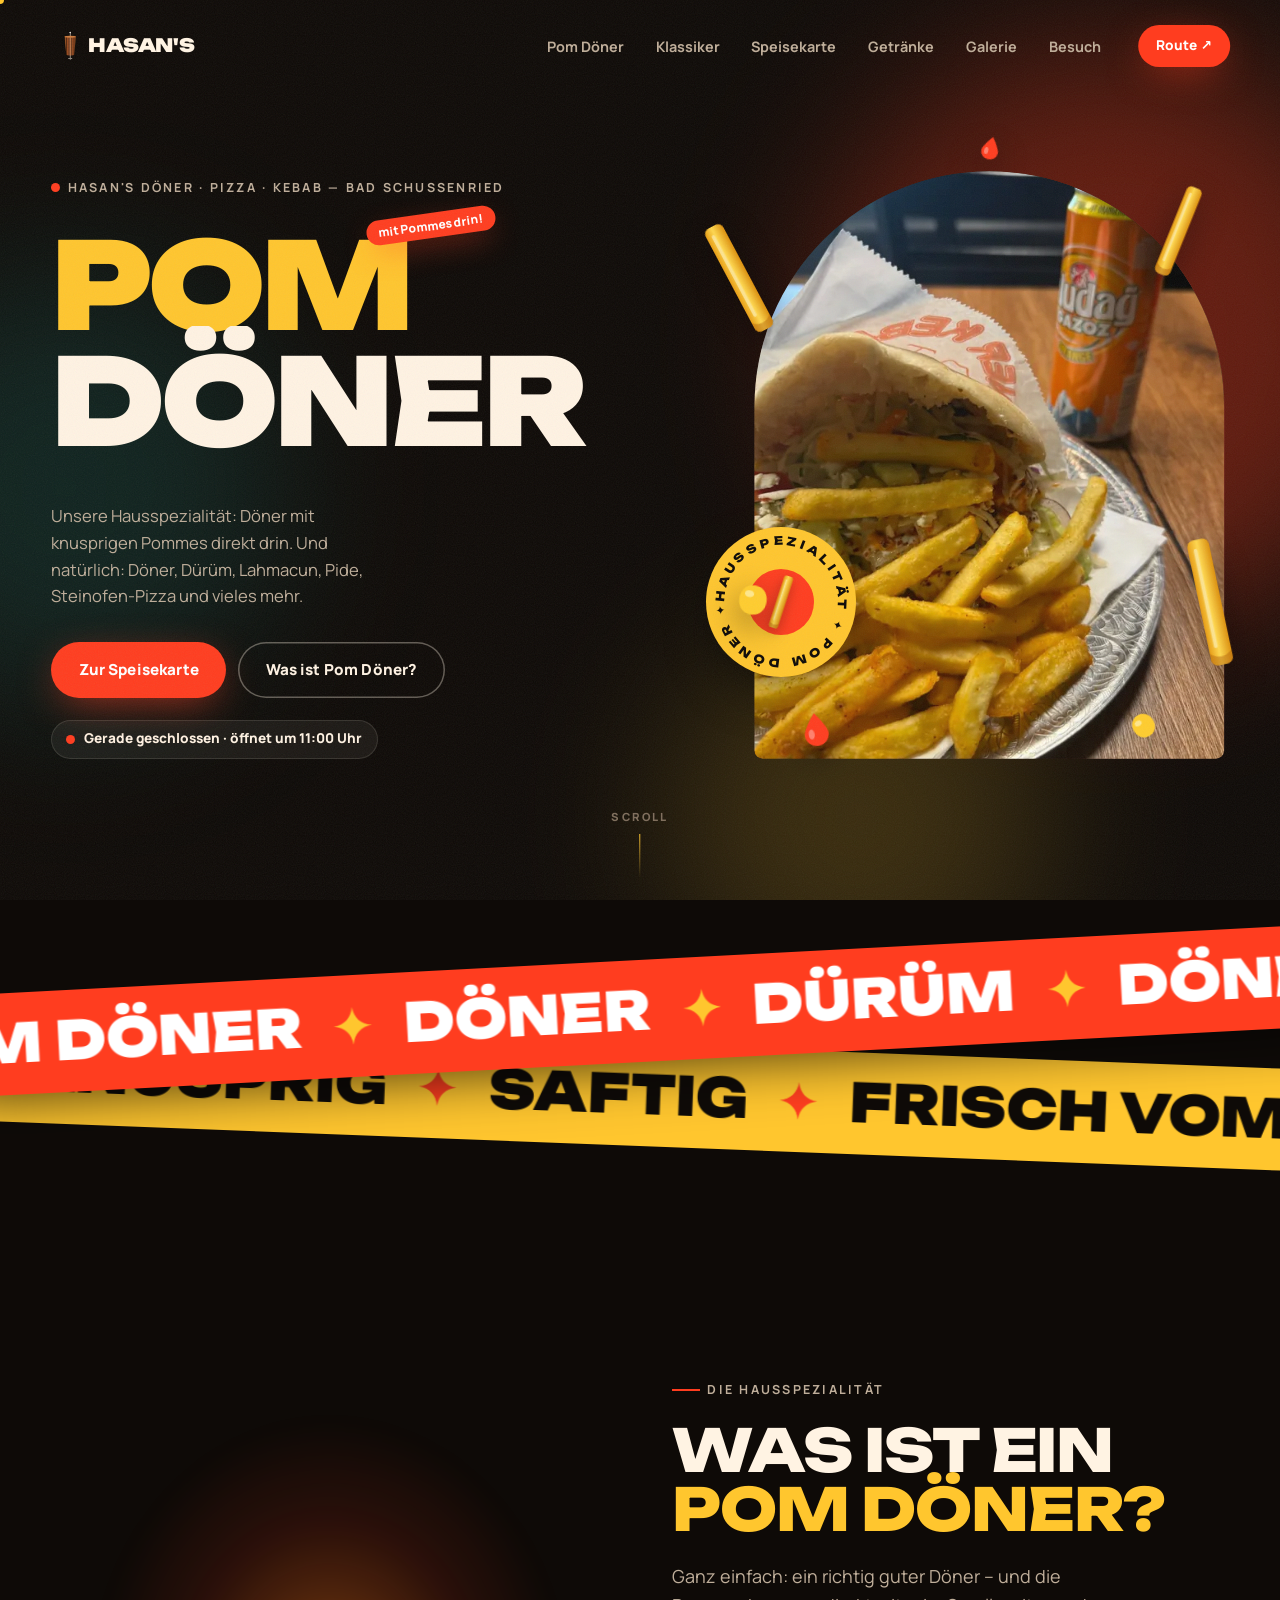
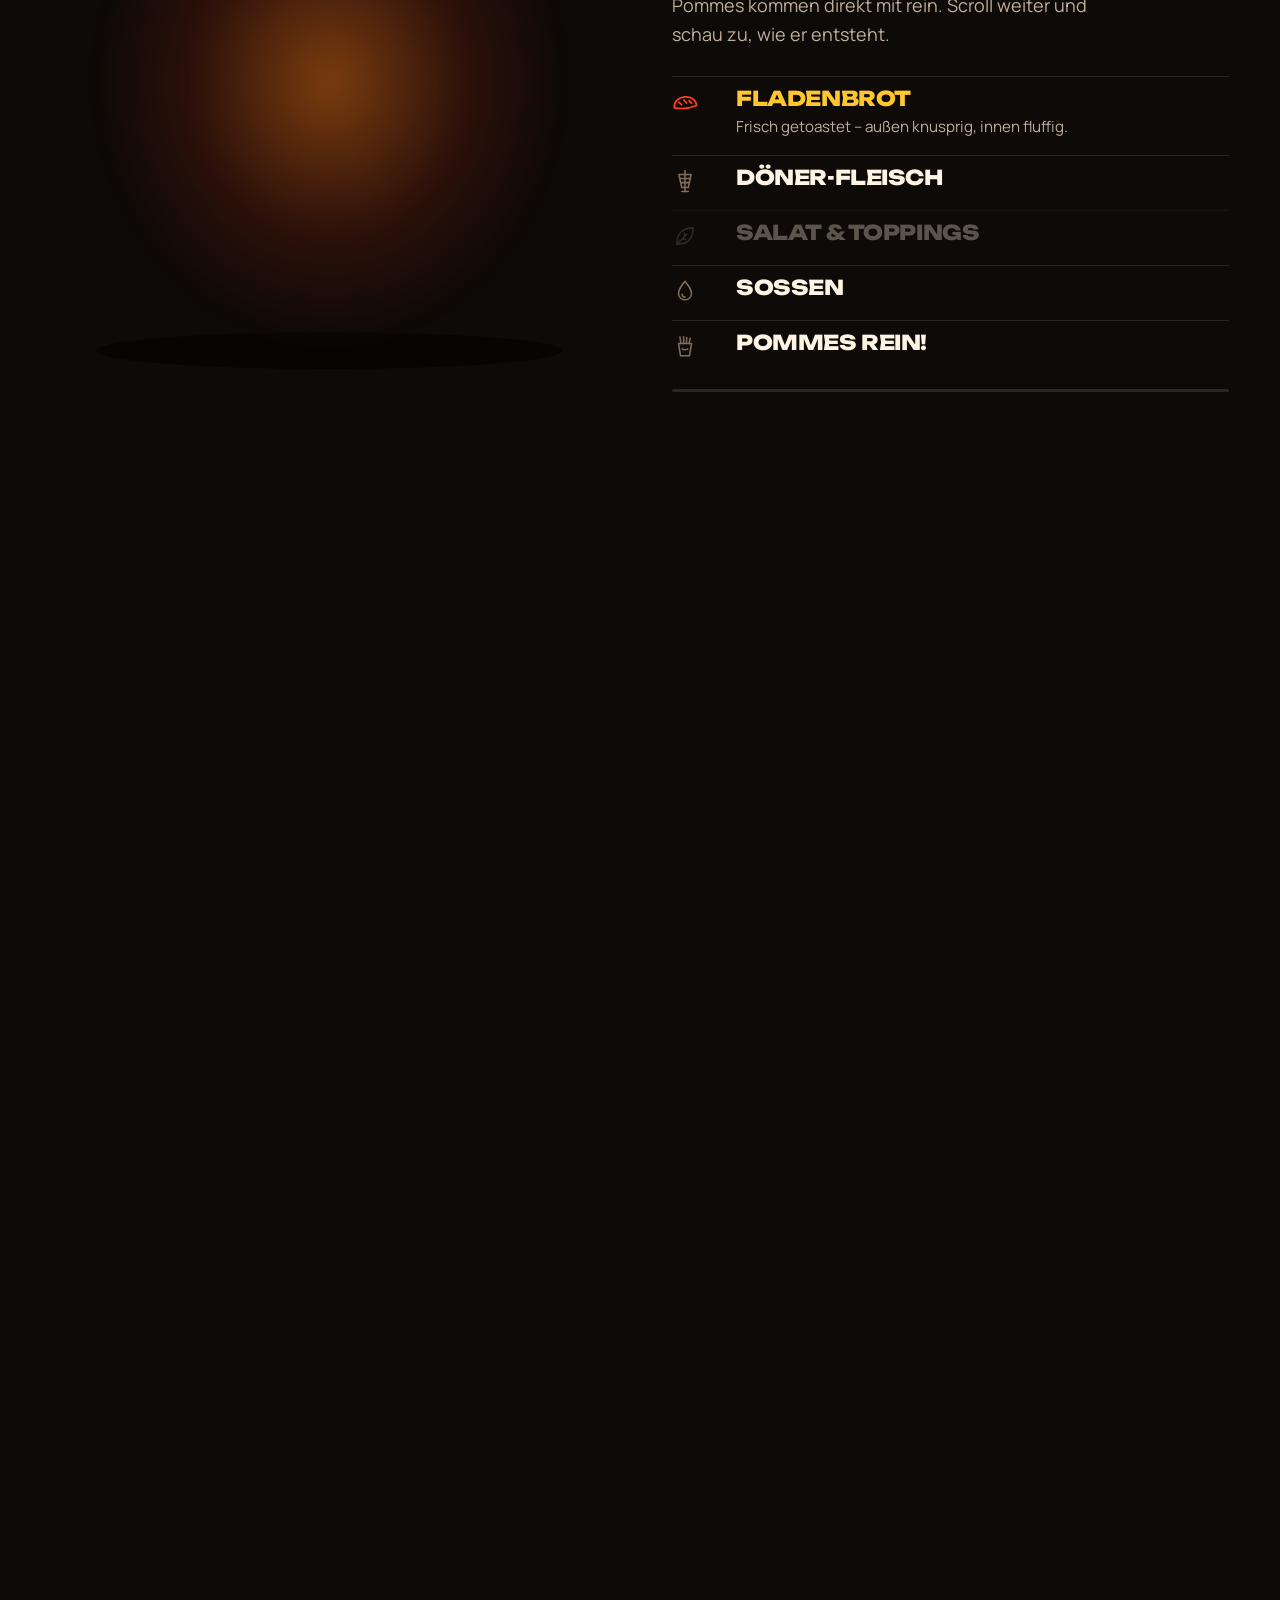
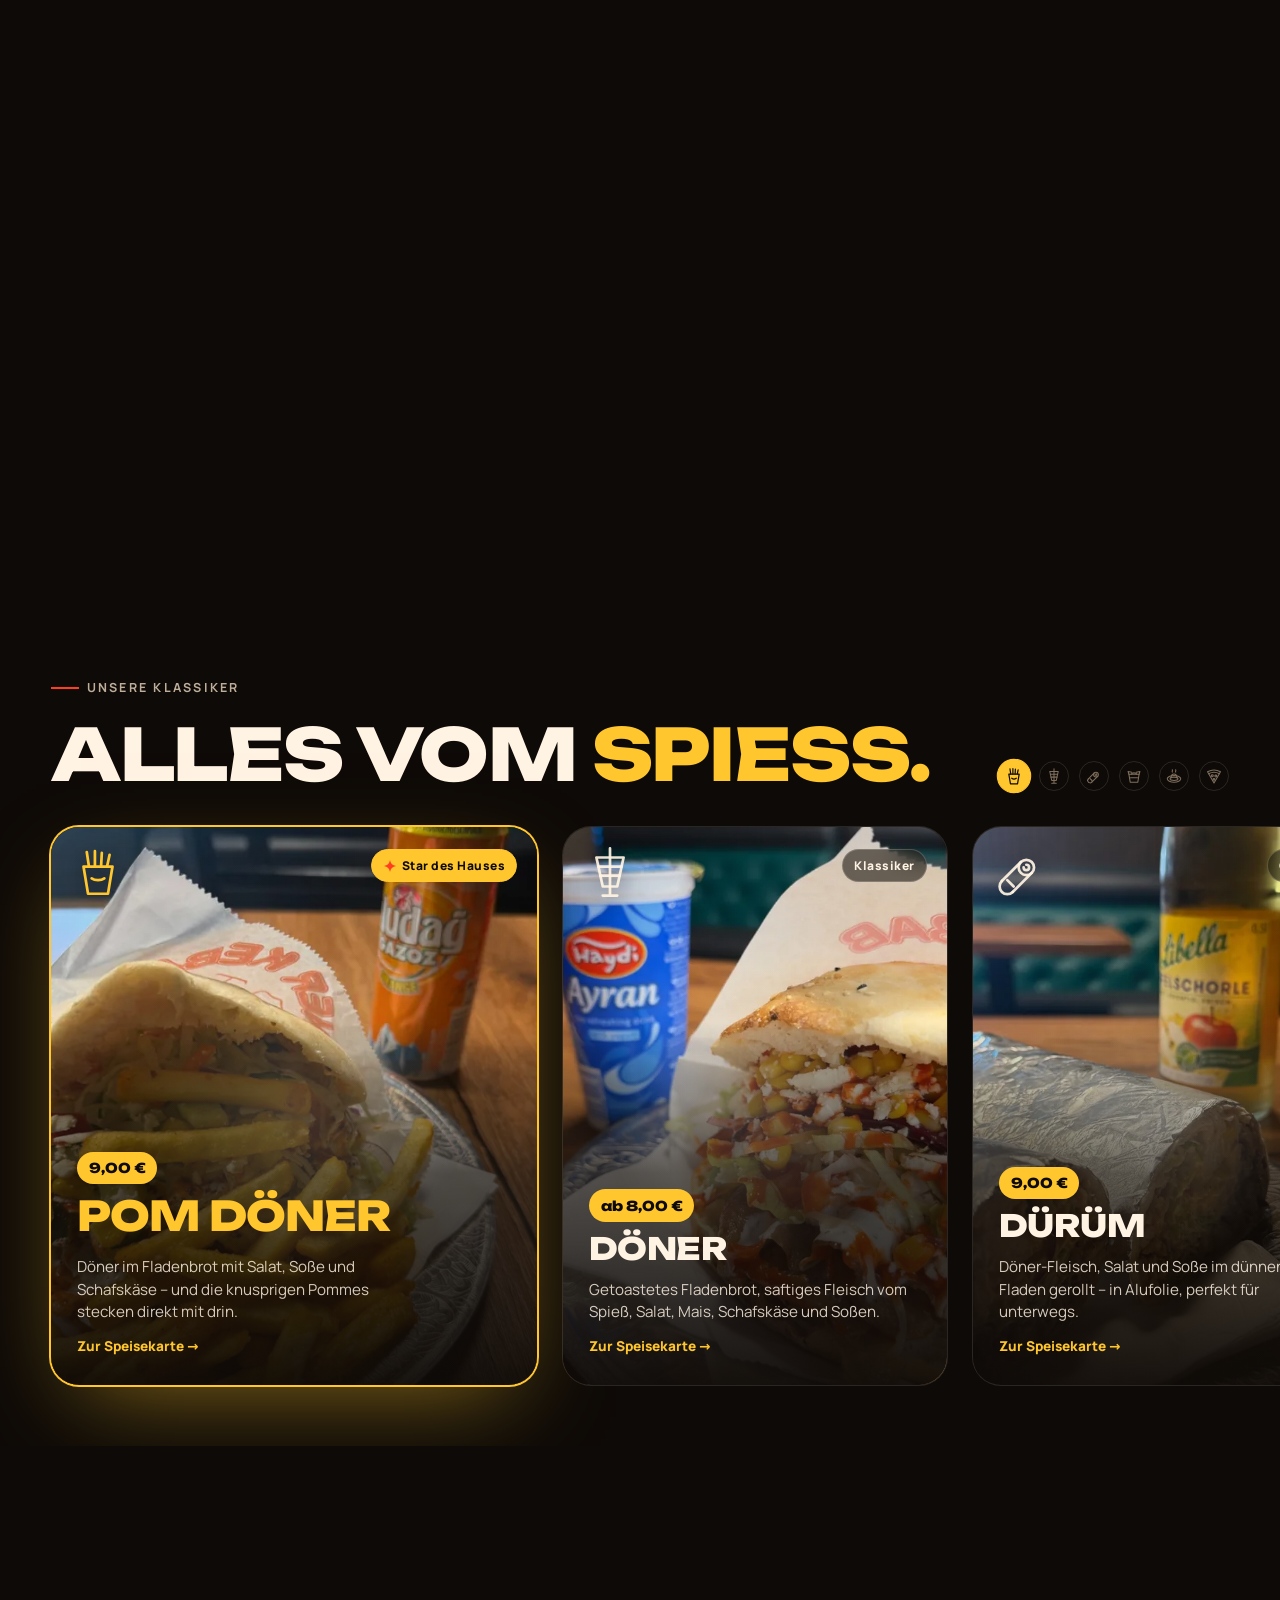
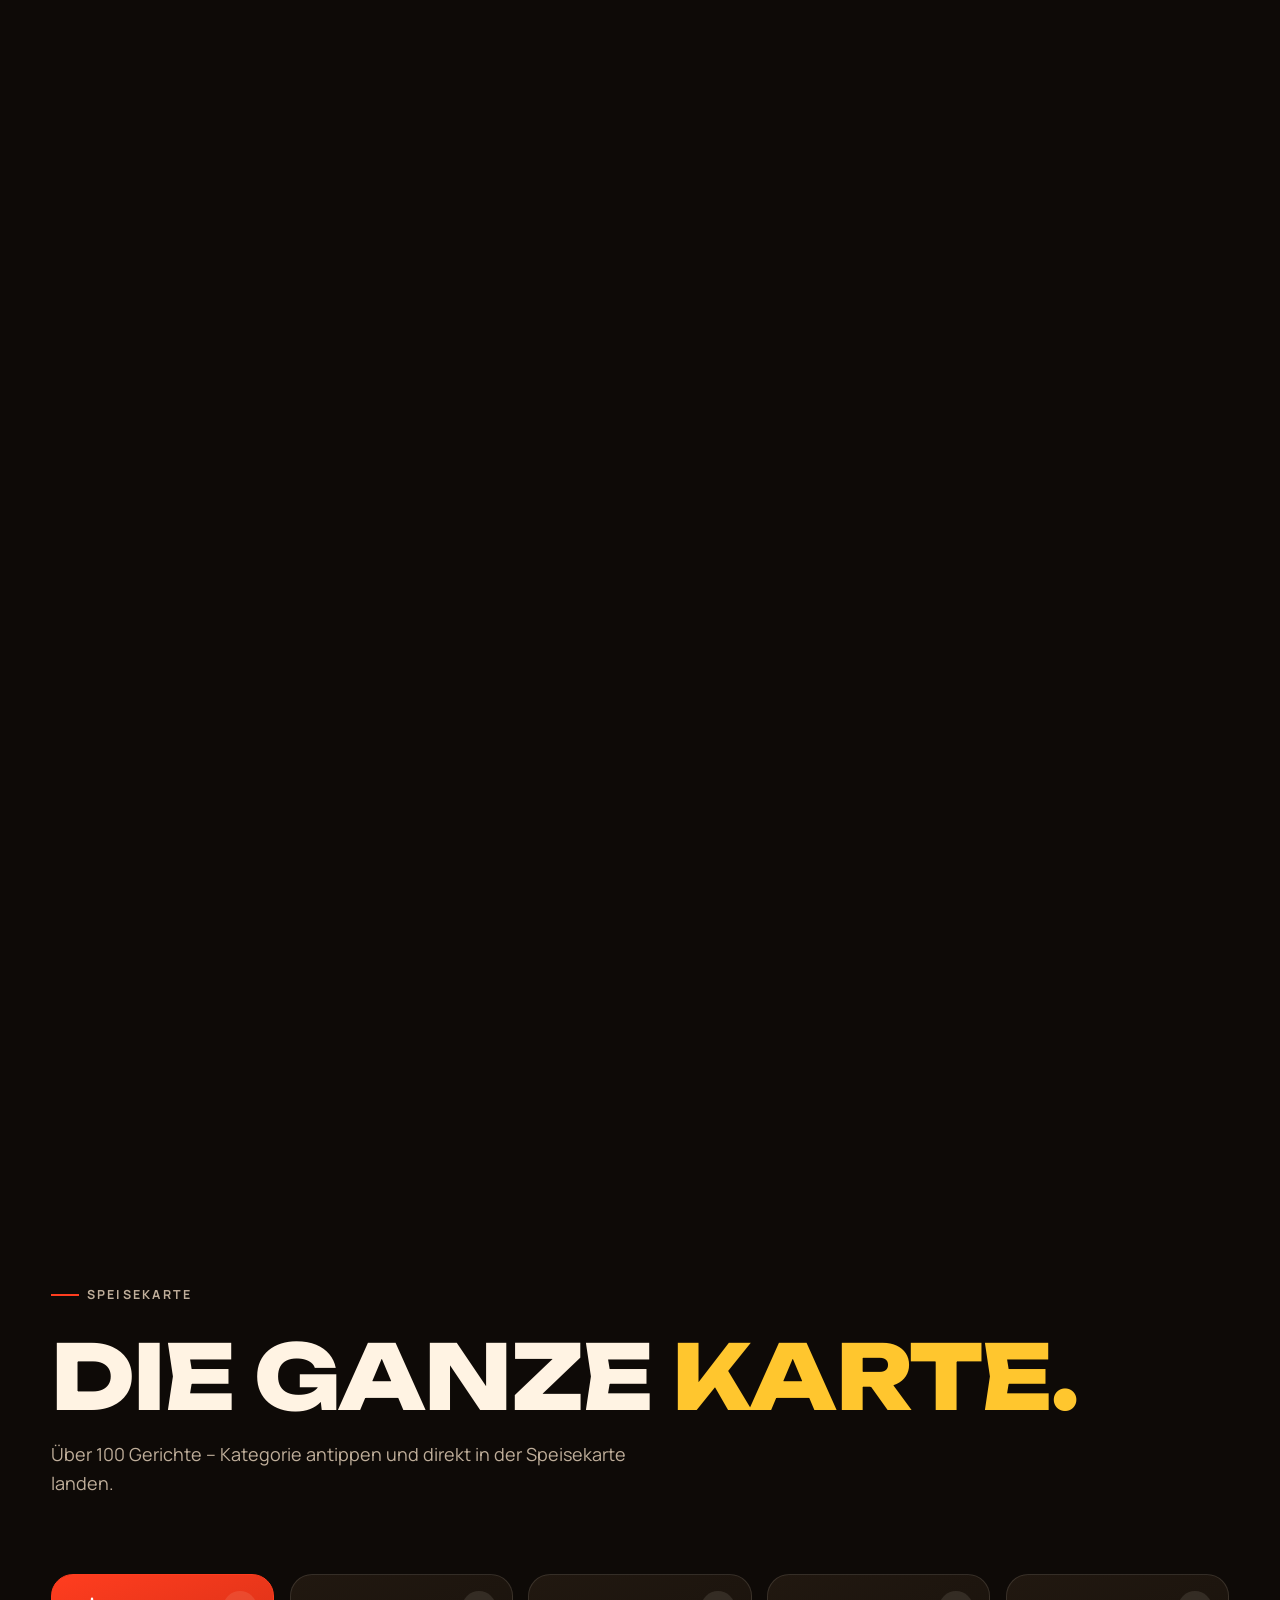
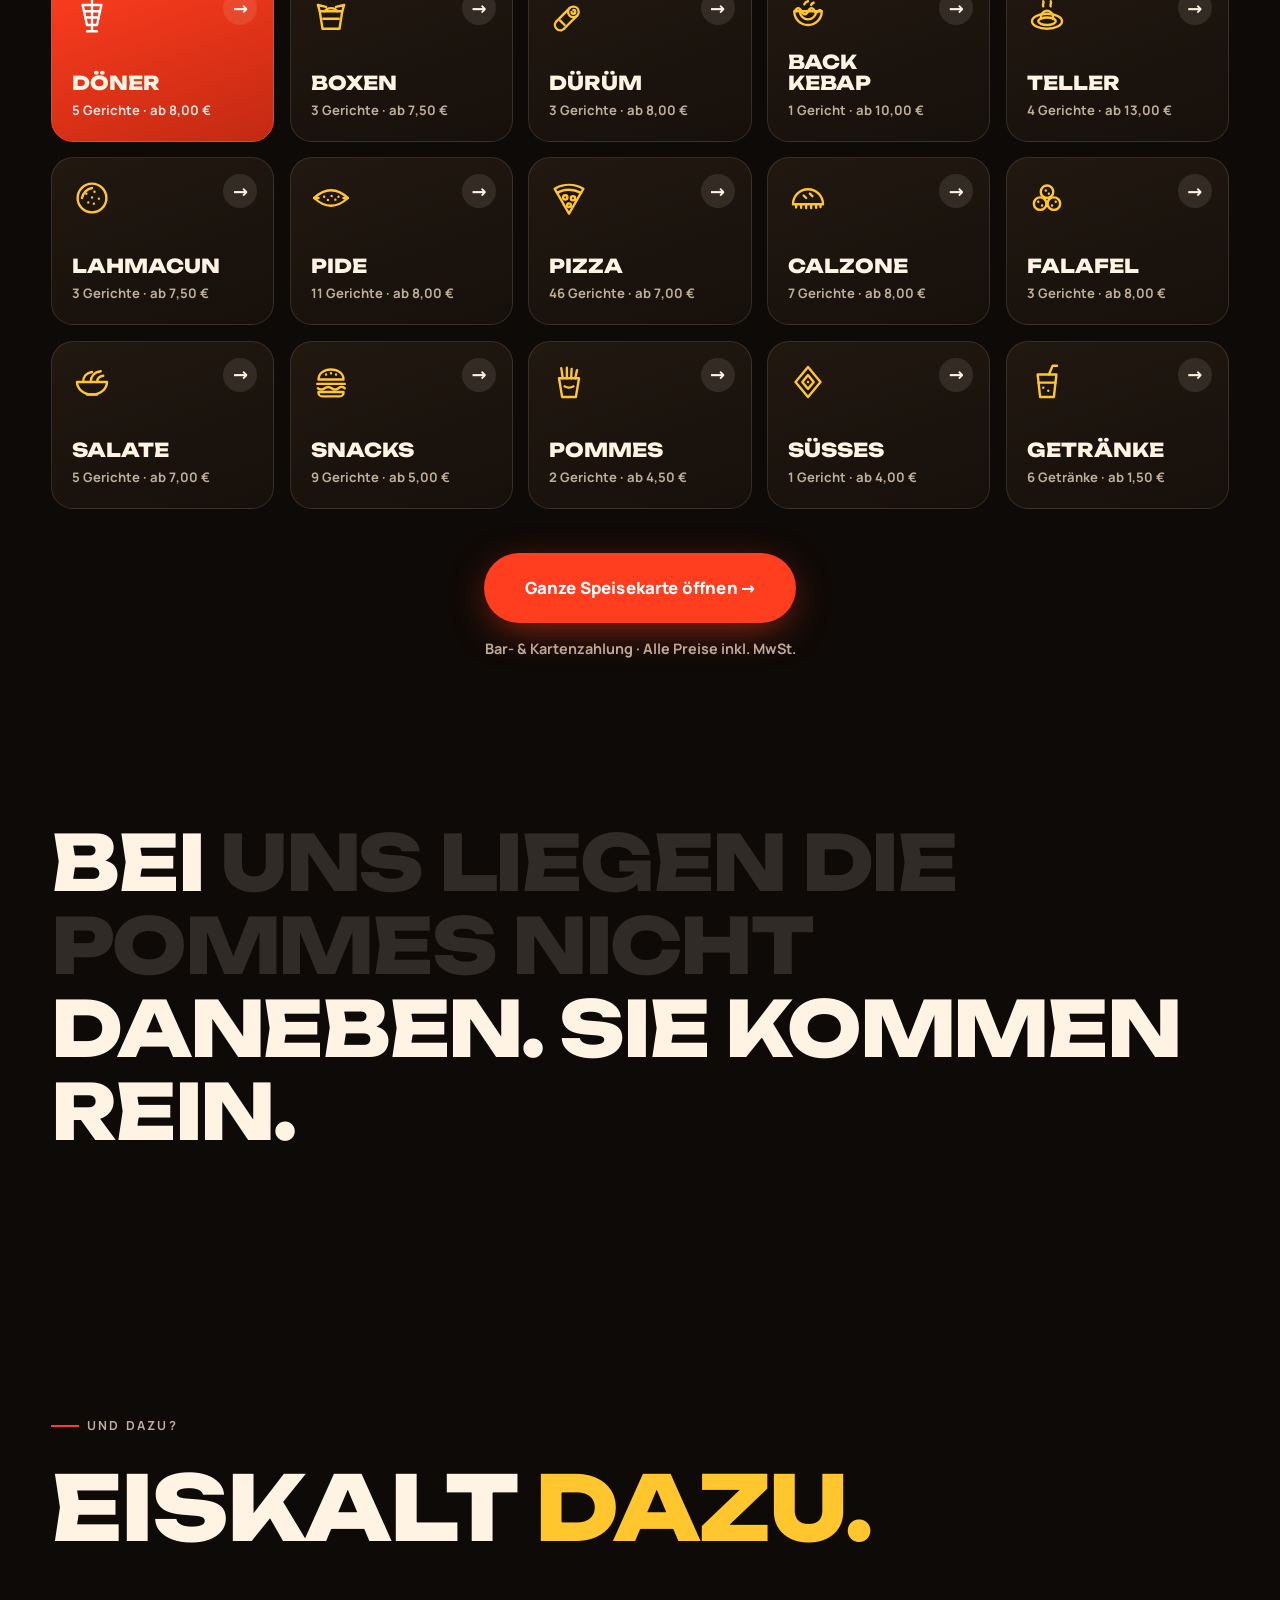
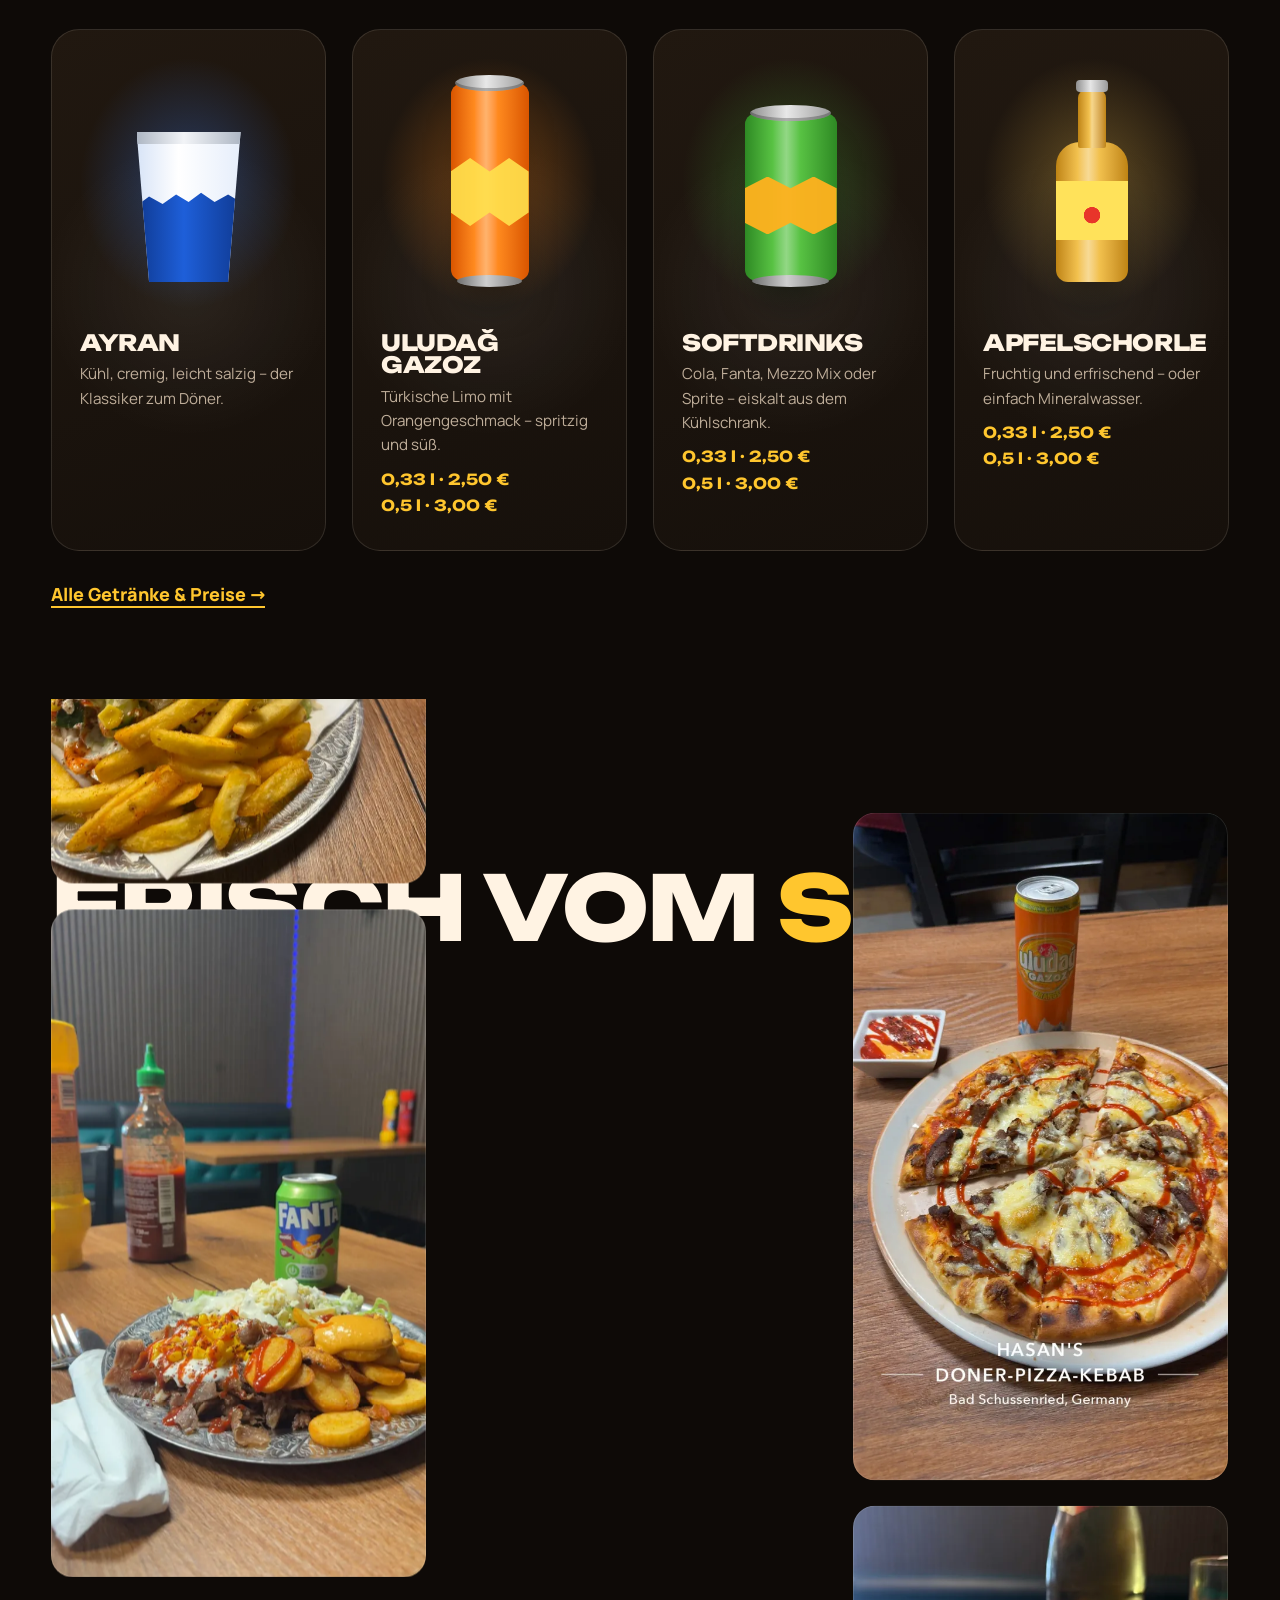
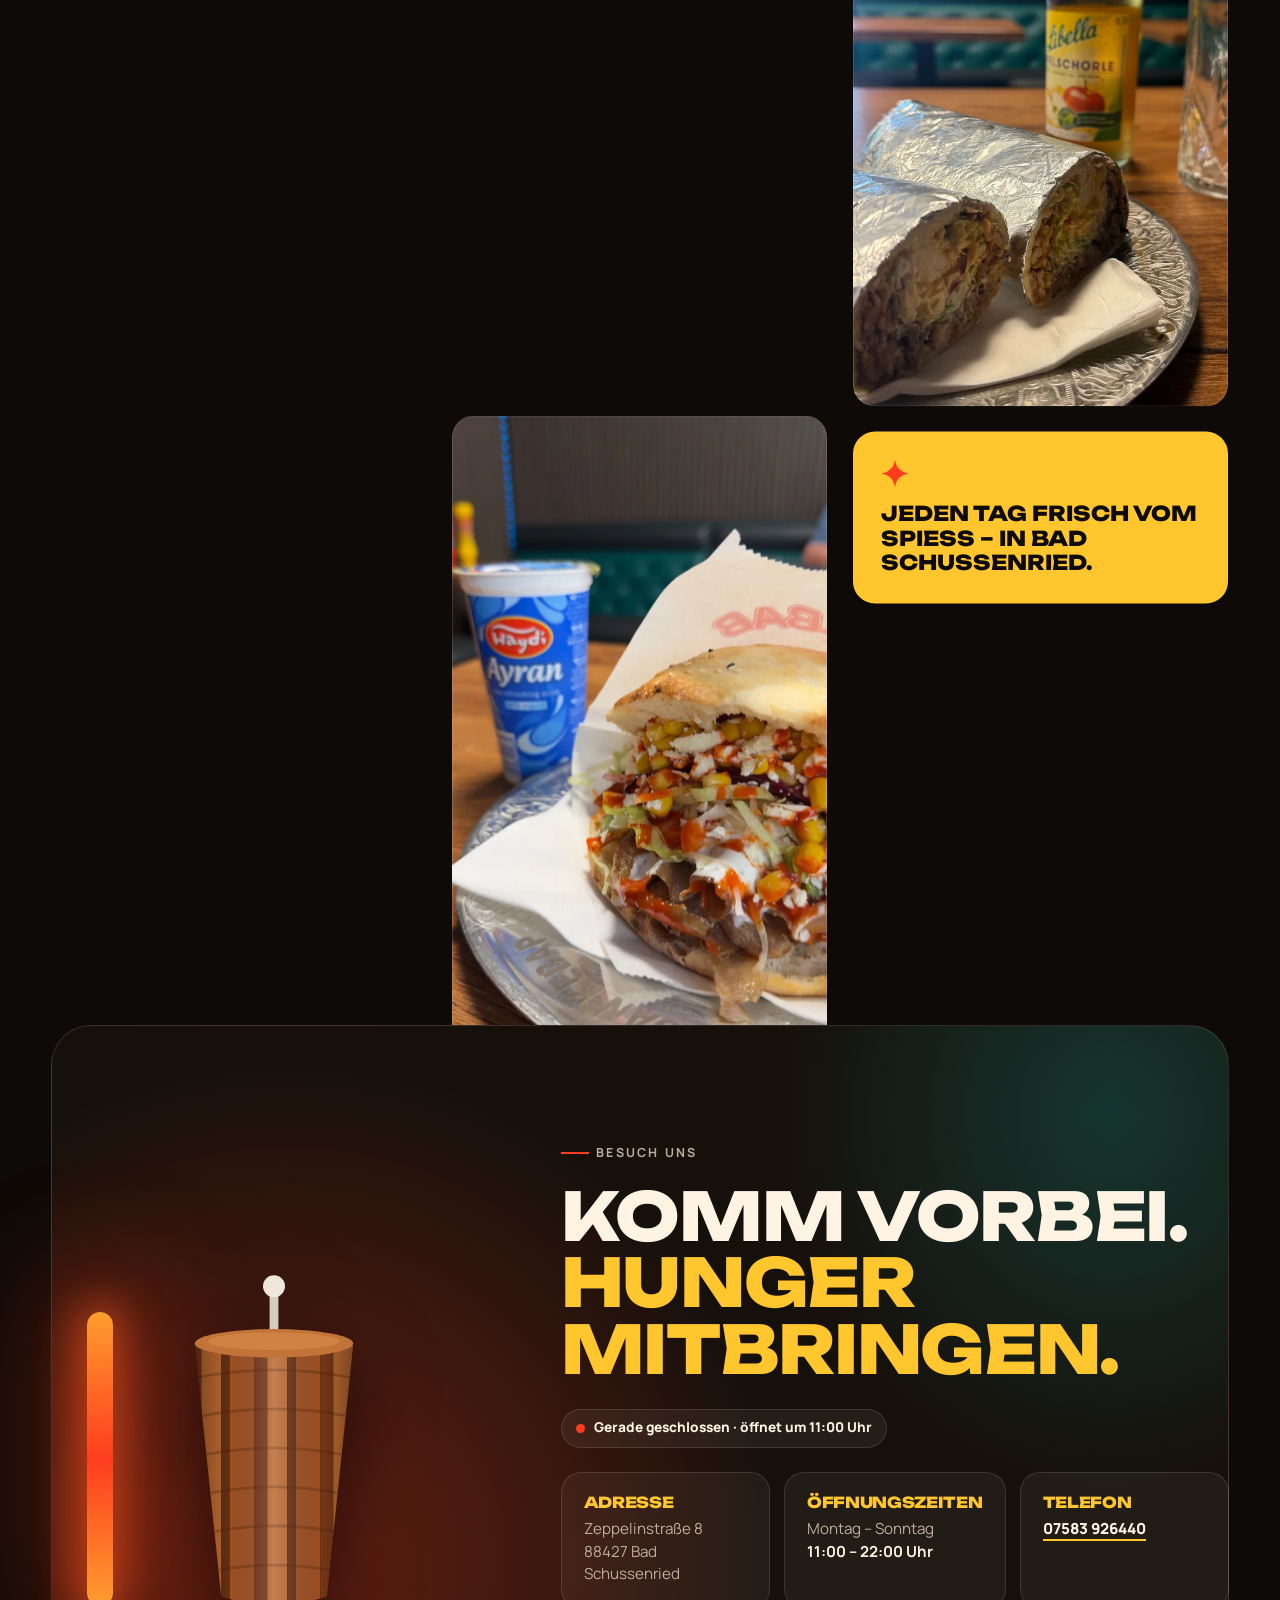
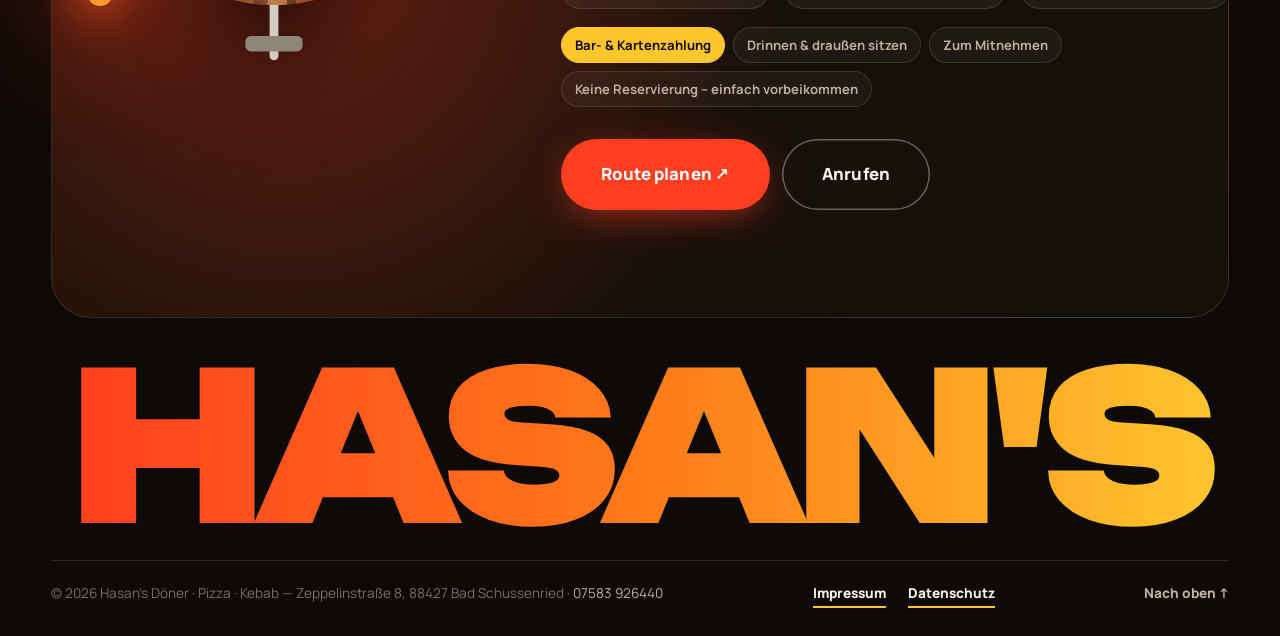
==== commit a93636ce: "Add Impressum and Datenschutz pages with footer links - impressum.html and datenschutz.html in the s" ====
--- a/index.html
+++ b/index.html
@@ -19,7 +19,7 @@
   <link rel="preload" as="image" href="assets/img/pom-doener.webp"
         imagesrcset="assets/img/pom-doener-sm.webp 640w, assets/img/pom-doener.webp 1200w"
         imagesizes="(min-width: 900px) 40vw, 90vw">
-  <link rel="stylesheet" href="assets/css/style.css?v=6">
+  <link rel="stylesheet" href="assets/css/style.css?v=7">
   <script>document.documentElement.classList.replace('no-js', 'js');</script>
 
   <script type="application/ld+json">
@@ -786,6 +786,10 @@
     <a class="footer__big" href="#top" aria-label="Nach oben">HASAN'S</a>
     <div class="footer__row">
       <p>© <span data-year>2026</span> Hasan's Döner · Pizza · Kebab — Zeppelinstraße 8, 88427 Bad Schussenried · <a href="tel:+497583926440">07583 926440</a></p>
+      <nav class="footer__legal" aria-label="Rechtliches">
+        <a href="impressum.html">Impressum</a>
+        <a href="datenschutz.html">Datenschutz</a>
+      </nav>
       <a href="#top" class="footer__top">Nach oben ↑</a>
     </div>
   </footer>
@@ -797,7 +801,7 @@
     <button class="lightbox__btn lightbox__next" type="button" aria-label="Nächstes Bild">→</button>
   </dialog>
 
-  <script src="assets/js/common.js?v=6" defer></script>
-  <script src="assets/js/main.js?v=6" defer></script>
+  <script src="assets/js/common.js?v=7" defer></script>
+  <script src="assets/js/main.js?v=7" defer></script>
 </body>
 </html>
--- a/assets/css/style.css
+++ b/assets/css/style.css
@@ -965,6 +965,42 @@
 .chip--key { color: var(--bg); background: var(--fry); border-color: var(--fry); }
 .karte--full { padding-top: 0; }
 
+/* ---------- Impressum & Datenschutz ---------- */
+.page-head--legal { padding-bottom: clamp(20px, 4vh, 40px); }
+.page-head--legal .page-head__title { font-size: clamp(2.2rem, 8vw, 6.4rem); }
+.legal {
+  max-width: calc(820px + 2 * var(--pad));
+  margin: 0 auto;
+  padding: 0 var(--pad) clamp(60px, 10vh, 120px);
+}
+.legal section { padding: clamp(22px, 3vw, 32px) 0; border-top: 1px solid var(--line); }
+.legal h2 {
+  margin-bottom: 14px;
+  font-size: clamp(1.05rem, 1.8vw, 1.35rem);
+  line-height: 1.2;
+  text-transform: uppercase;
+  color: var(--fry);
+}
+.legal p, .legal li { color: var(--muted); line-height: 1.7; }
+.legal p + p, .legal ul + p, .legal p + ul { margin-top: 12px; }
+.legal ul { margin: 0; padding-left: 1.2em; display: grid; gap: 6px; }
+.legal li::marker { color: var(--sauce); }
+.legal strong { color: var(--cream); }
+.legal a { color: var(--cream); font-weight: 700; border-bottom: 2px solid var(--fry); overflow-wrap: anywhere; transition: color .3s; }
+.legal a:hover { color: var(--fry); }
+.legal__stand { font-size: .85rem; color: var(--dim) !important; }
+/* Noch fehlende Angaben: gut sichtbar markiert */
+.fehlt {
+  display: inline;
+  padding: .1em .45em;
+  border-radius: 6px;
+  color: var(--bg);
+  background: var(--fry);
+  font-weight: 800;
+  box-decoration-break: clone;
+  -webkit-box-decoration-break: clone;
+}
+
 .card__price {
   display: inline-block;
   margin-bottom: 12px;
@@ -1337,6 +1373,15 @@
   font-size: .85rem;
 }
 .footer__row a[href^="tel:"] { color: var(--muted); }
+.footer__legal { display: flex; flex-wrap: wrap; gap: 8px 22px; }
+.footer__legal a {
+  font-weight: 800;
+  color: var(--cream);
+  border-bottom: 2px solid var(--fry);
+  padding-bottom: 1px;
+  transition: color .3s;
+}
+.footer__legal a:hover, .footer__legal a[aria-current="page"] { color: var(--fry); }
 .footer__top { font-weight: 800; color: var(--muted); transition: color .3s; }
 .footer__top:hover { color: var(--fry); }
 
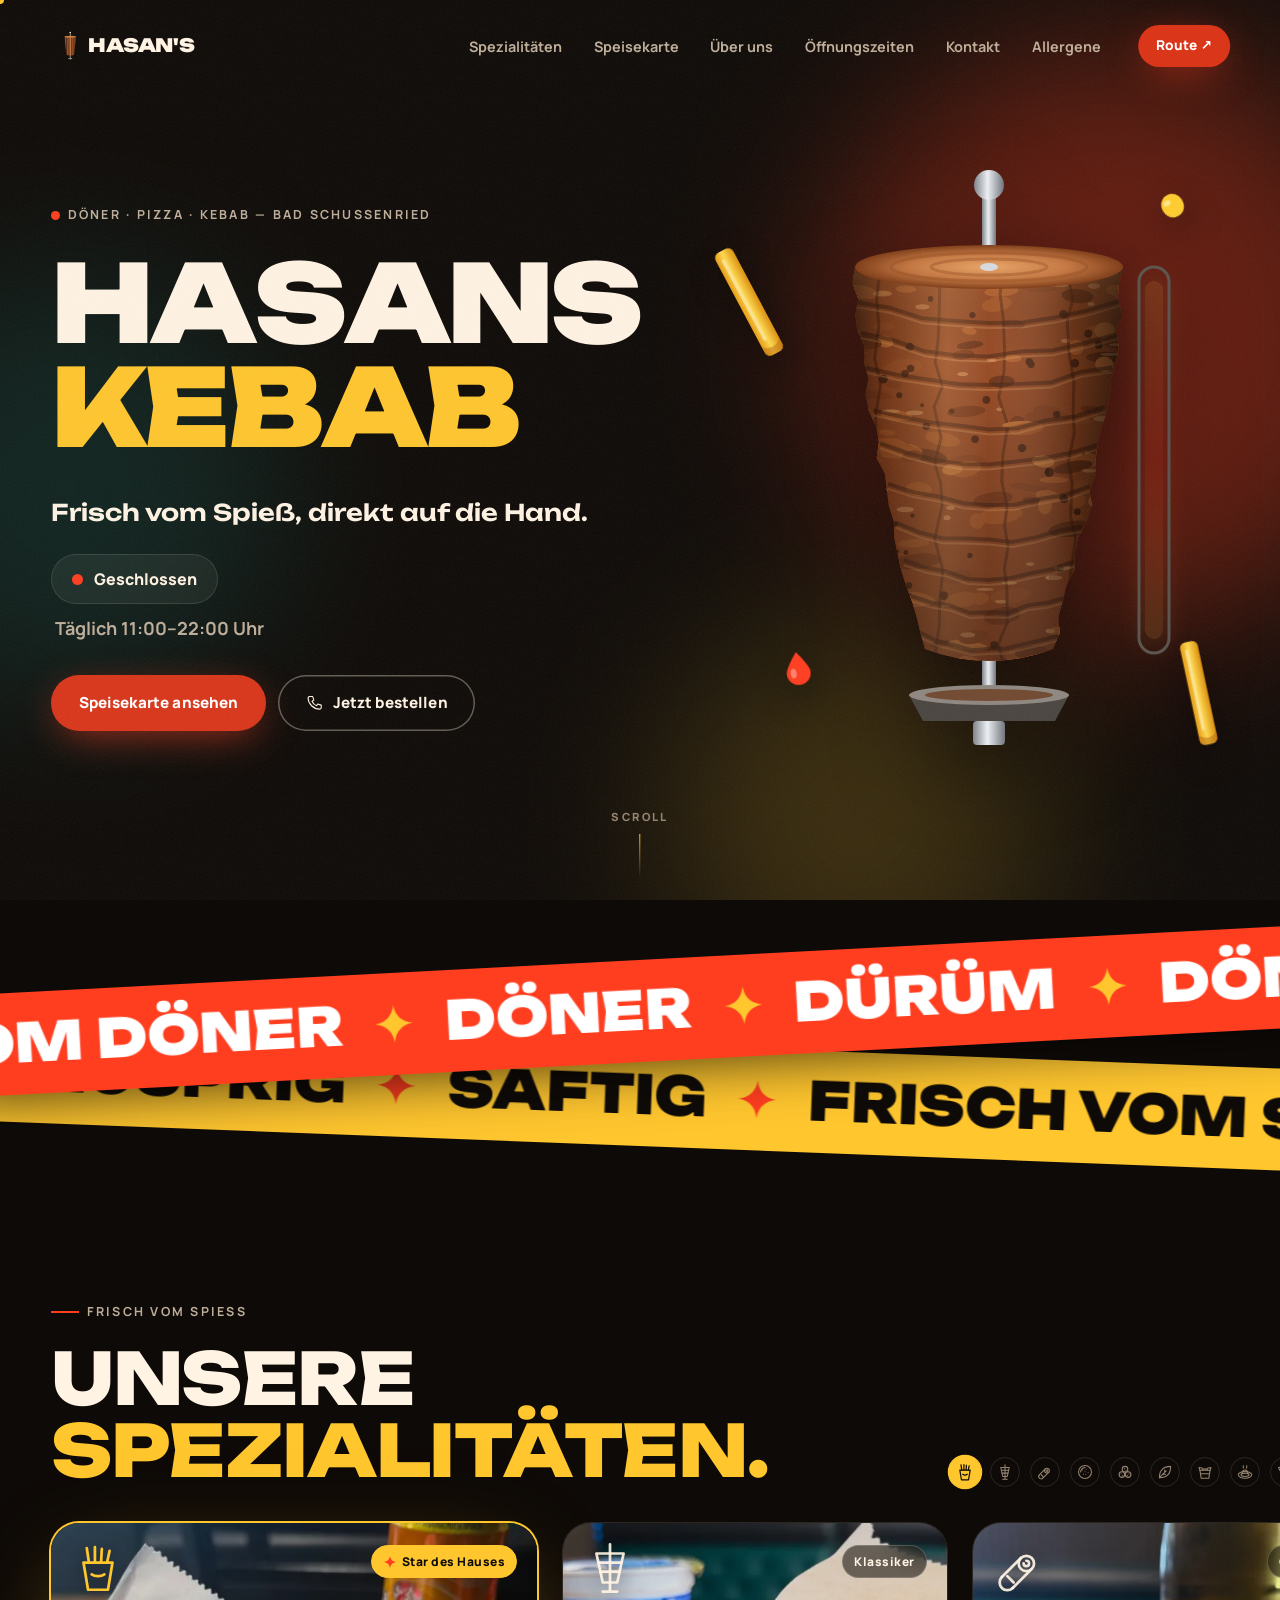
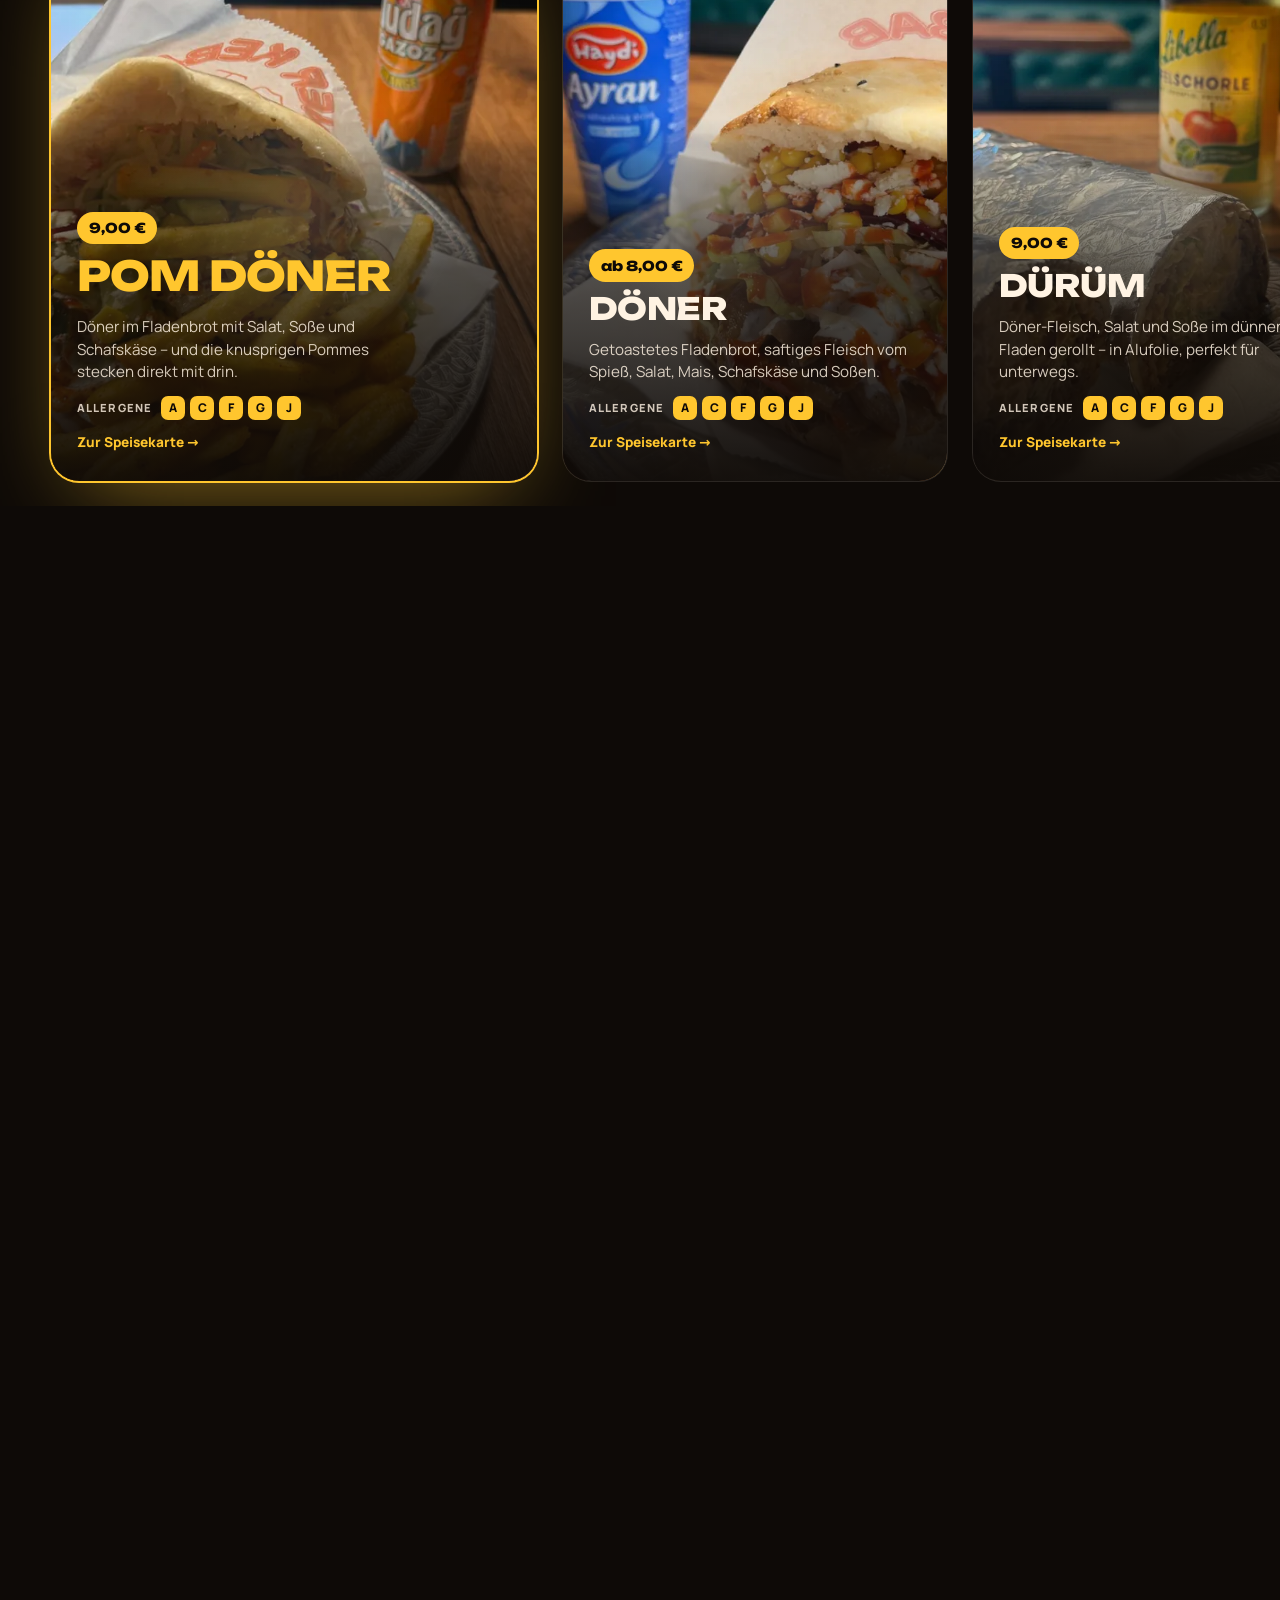
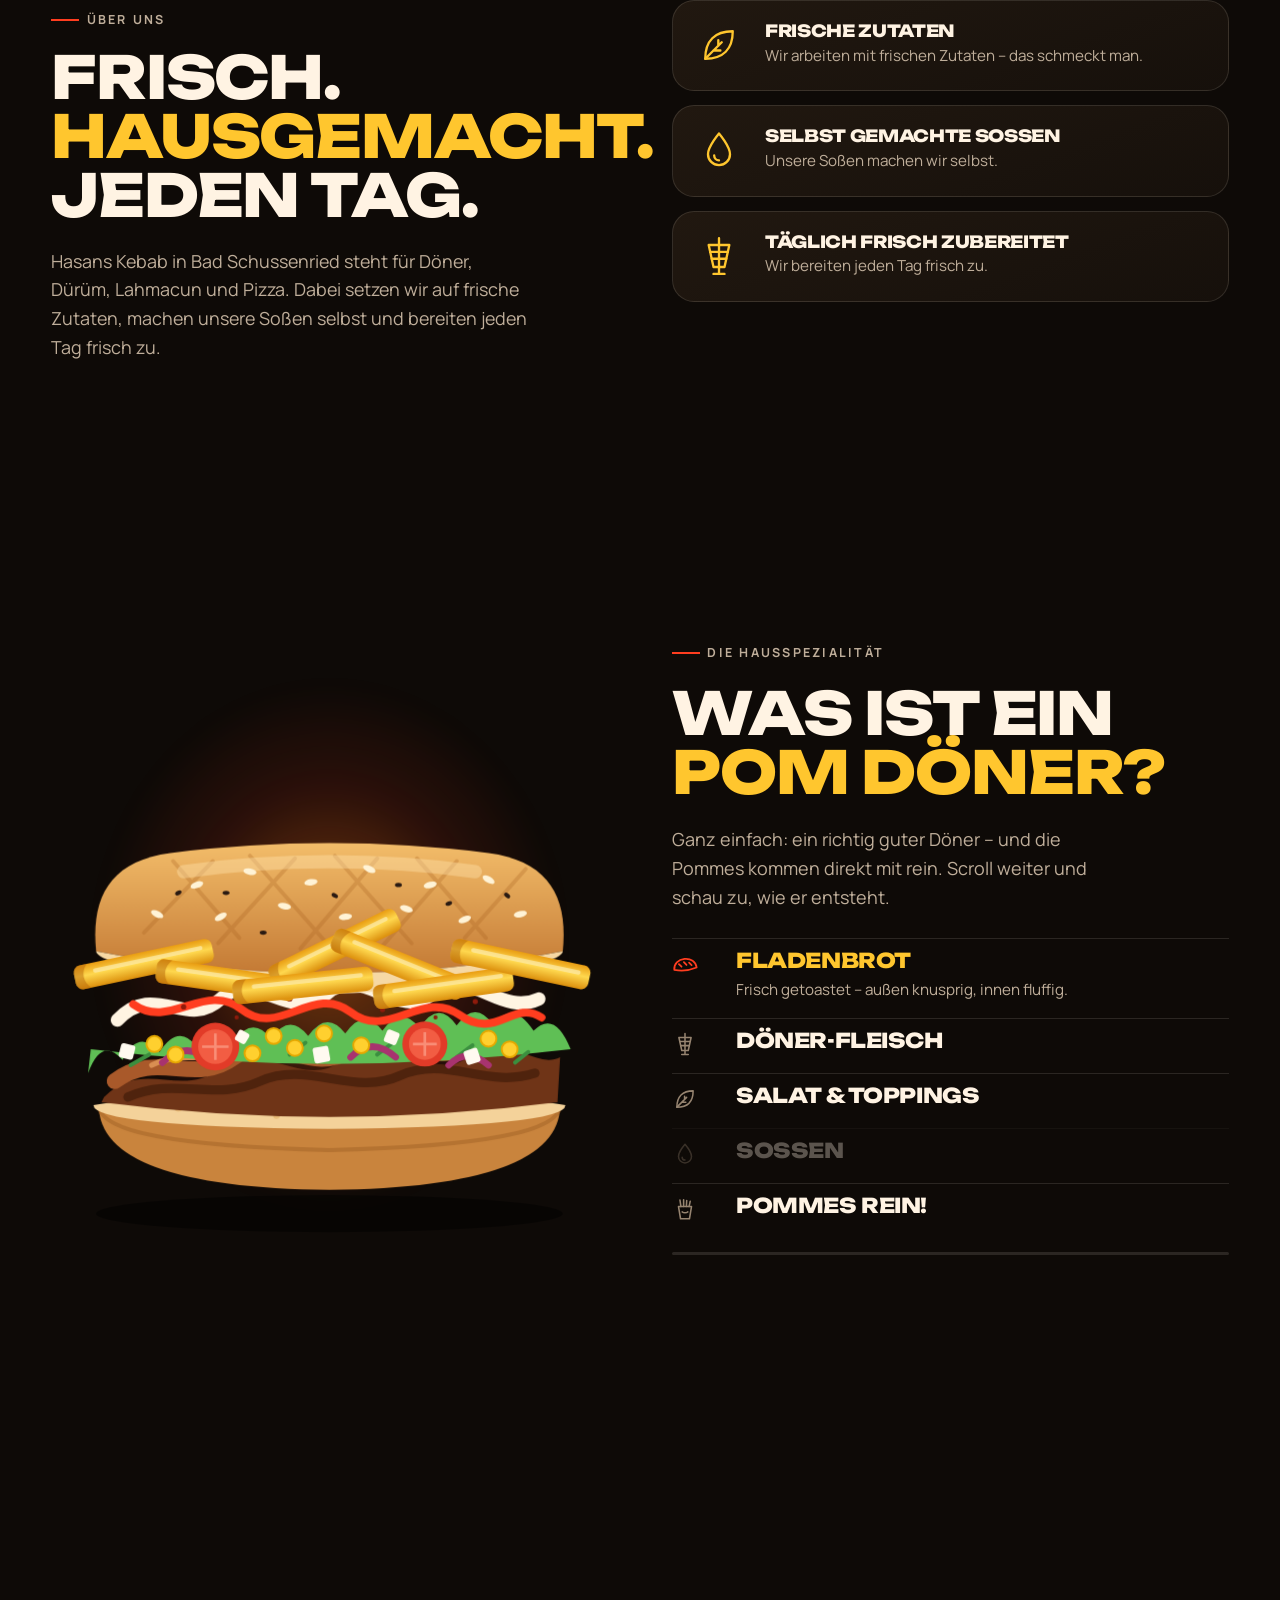
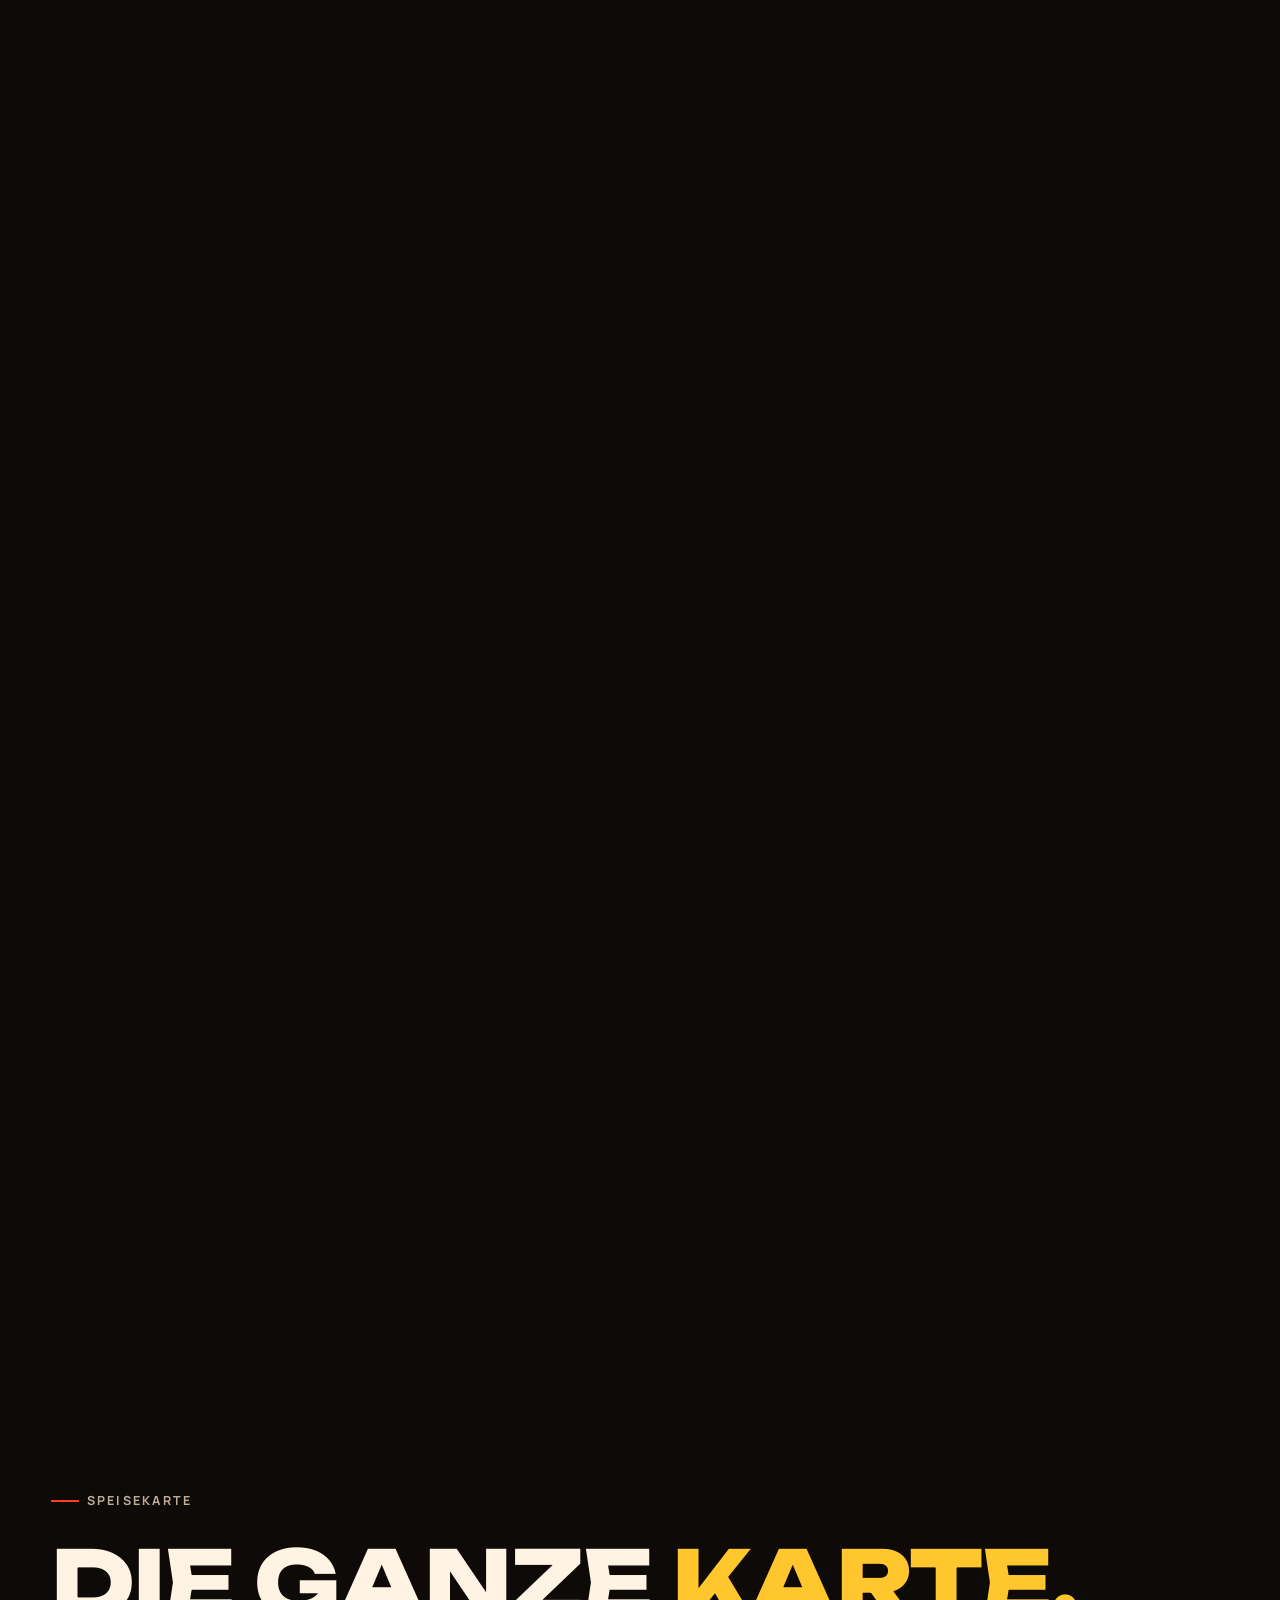
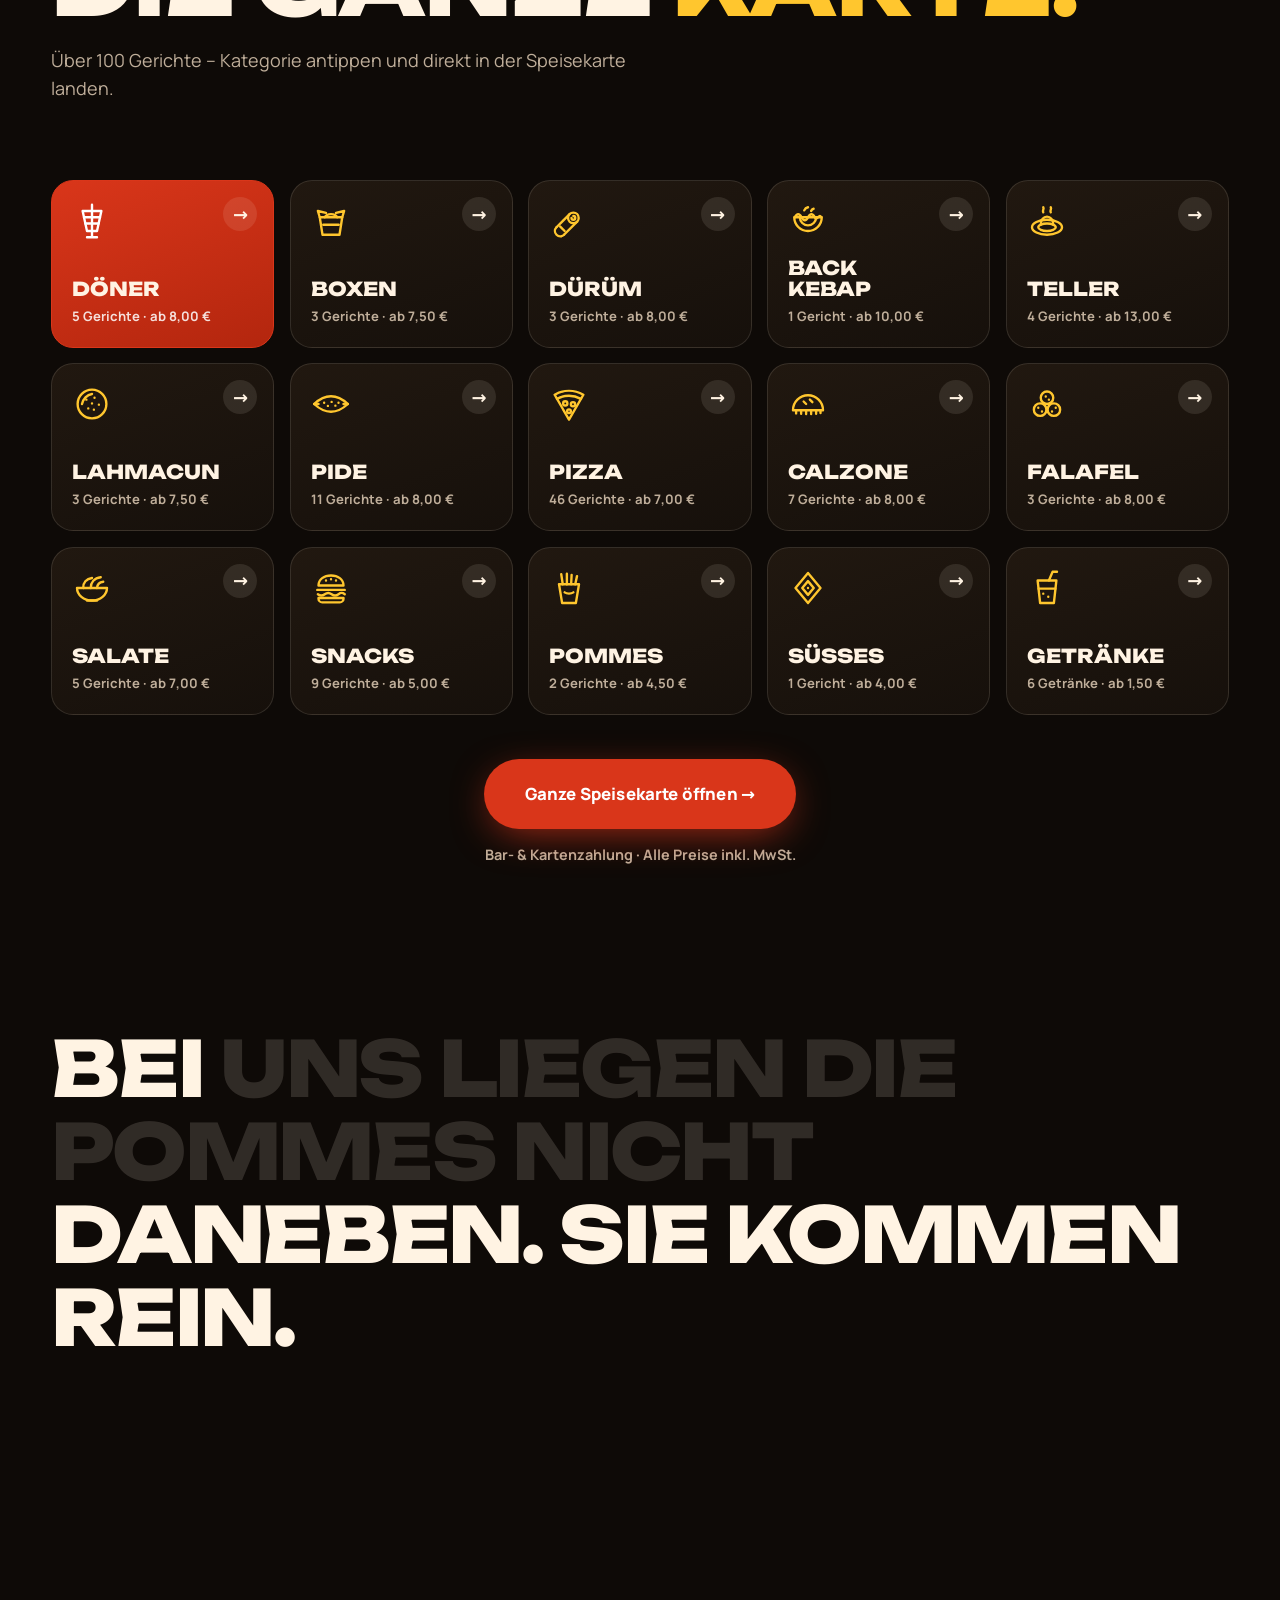
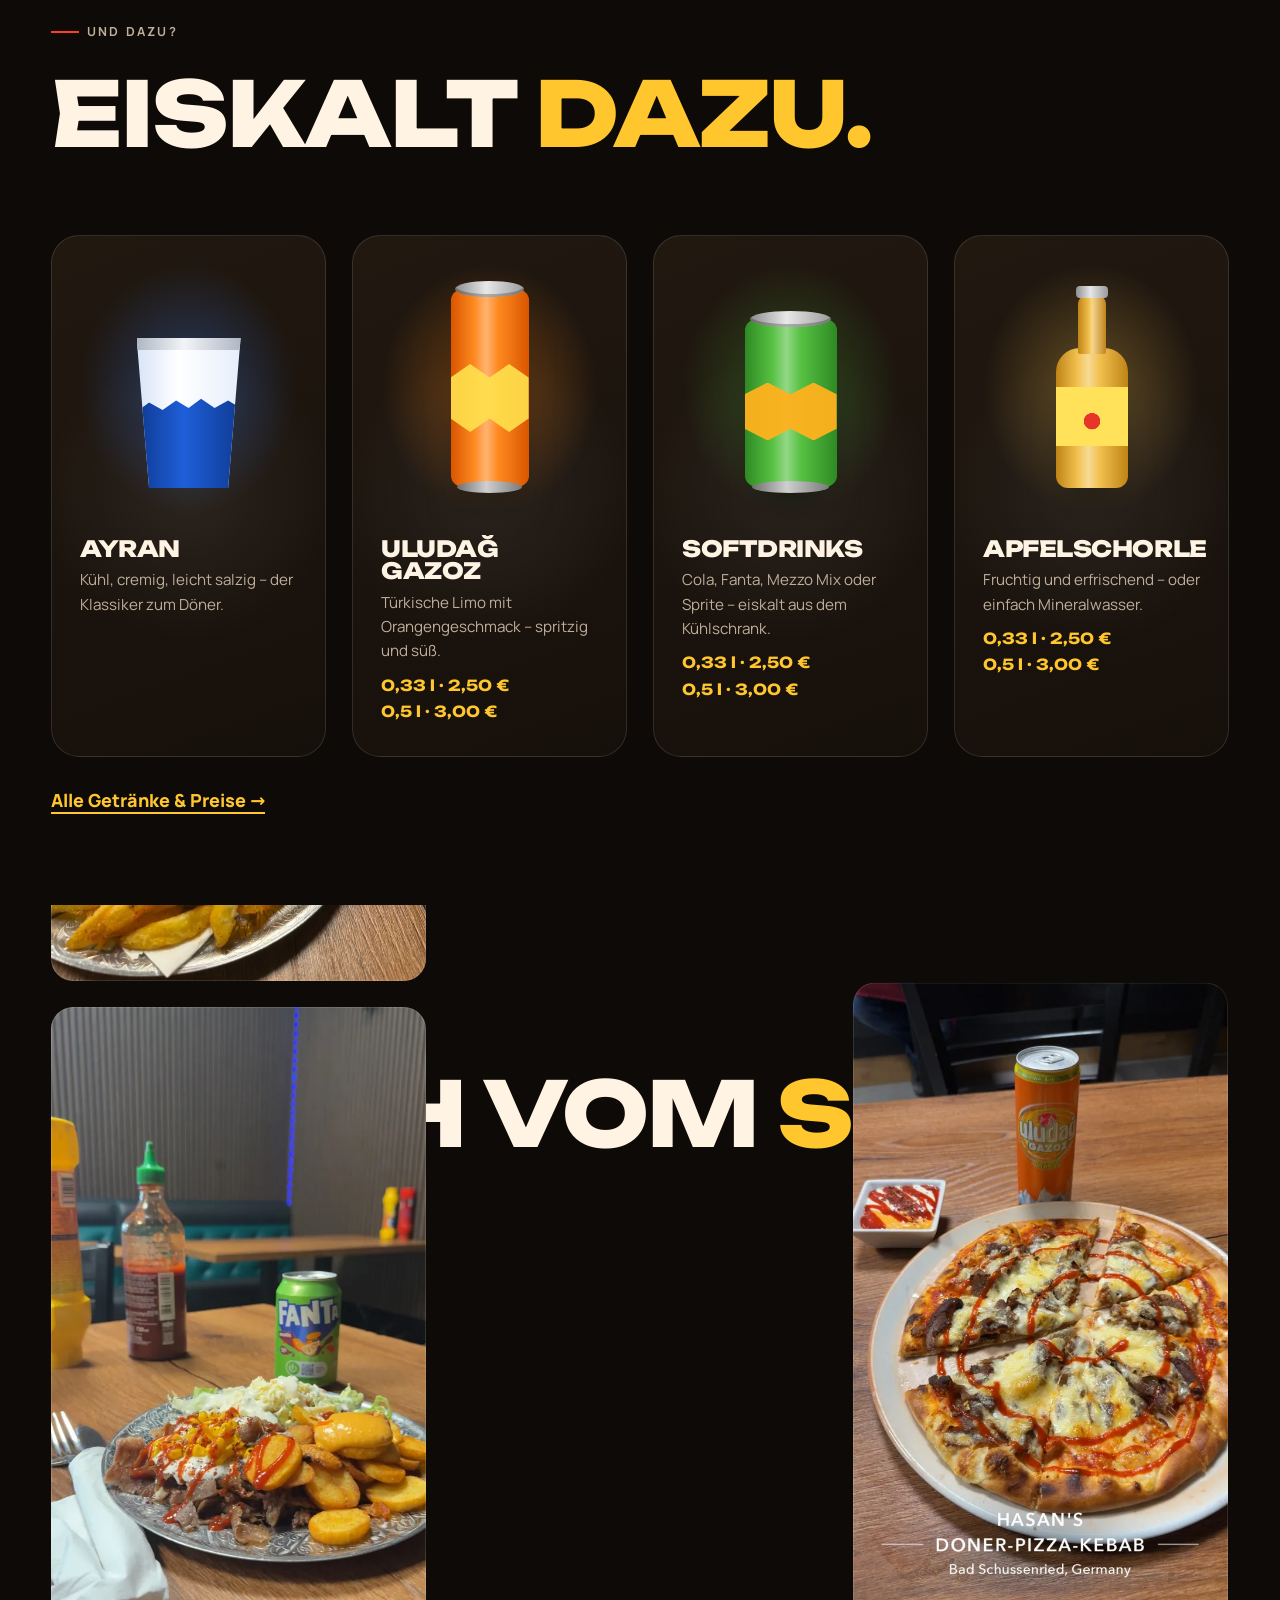
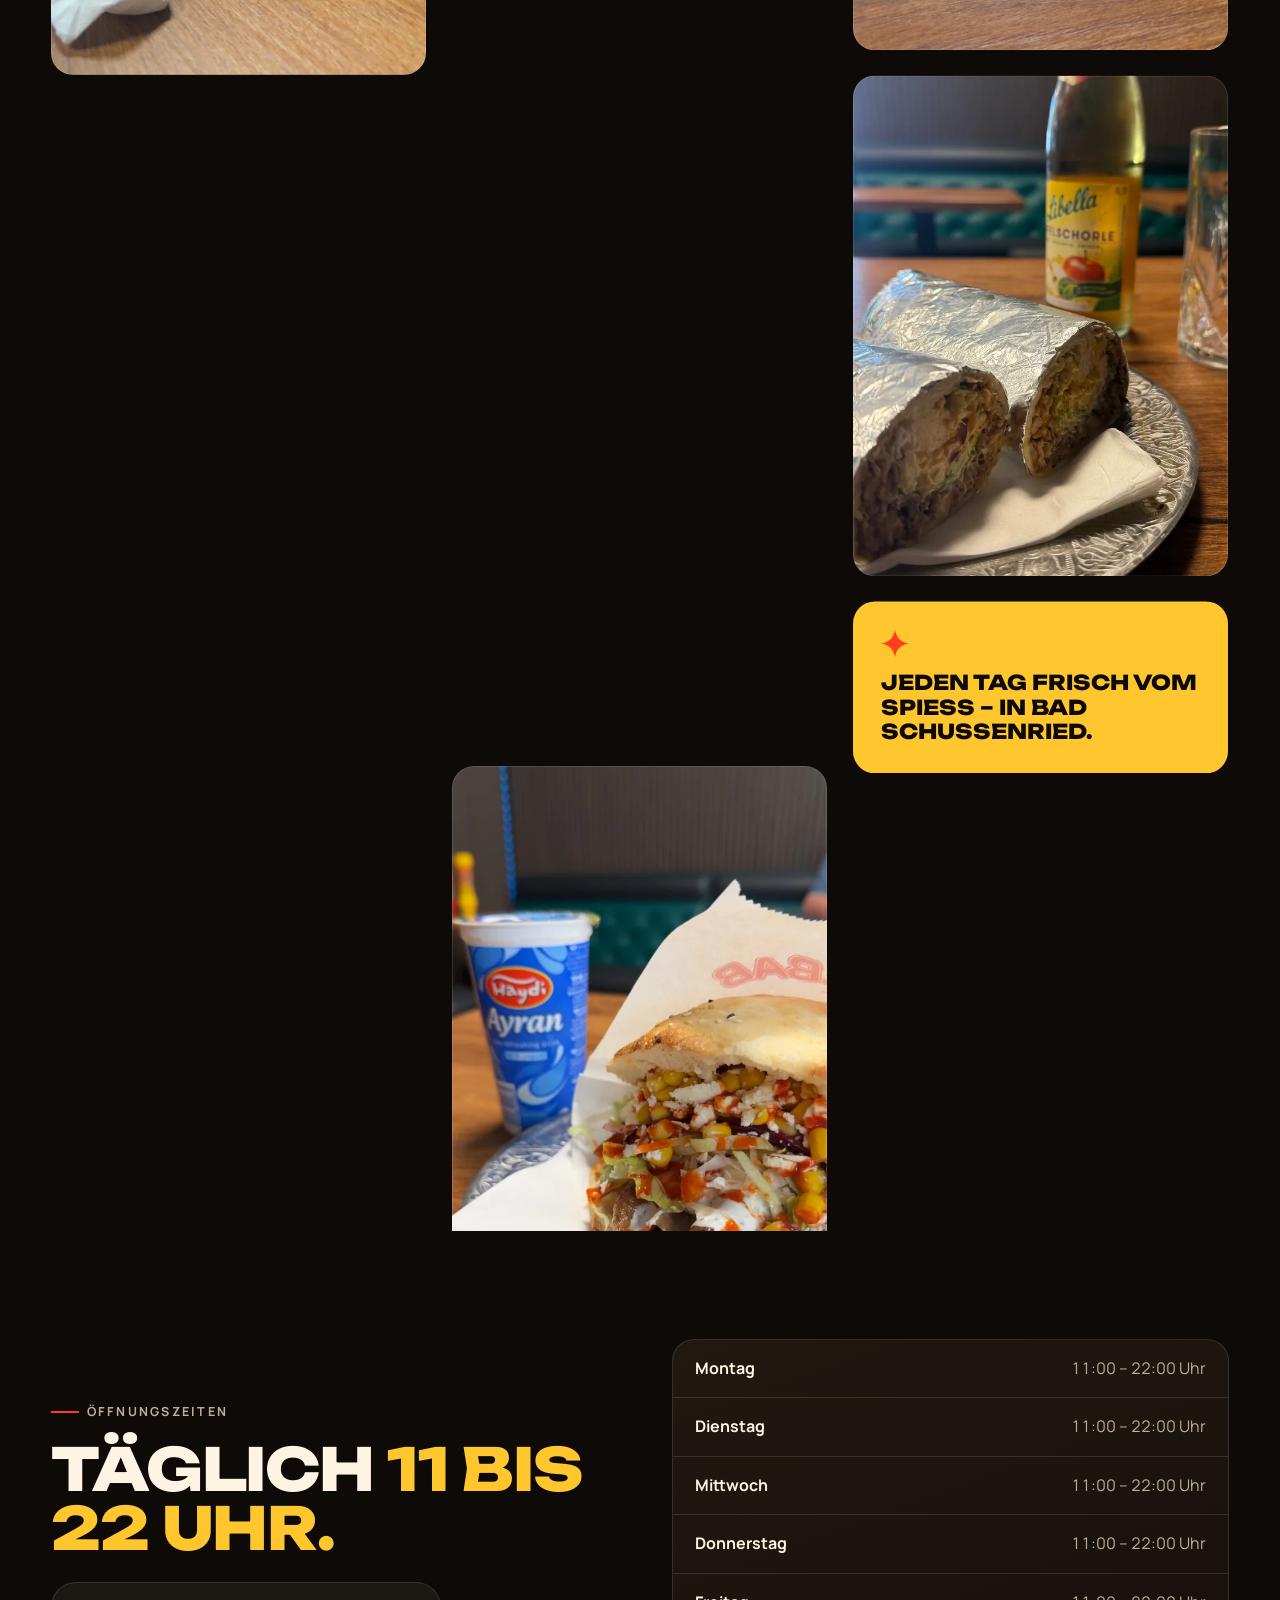
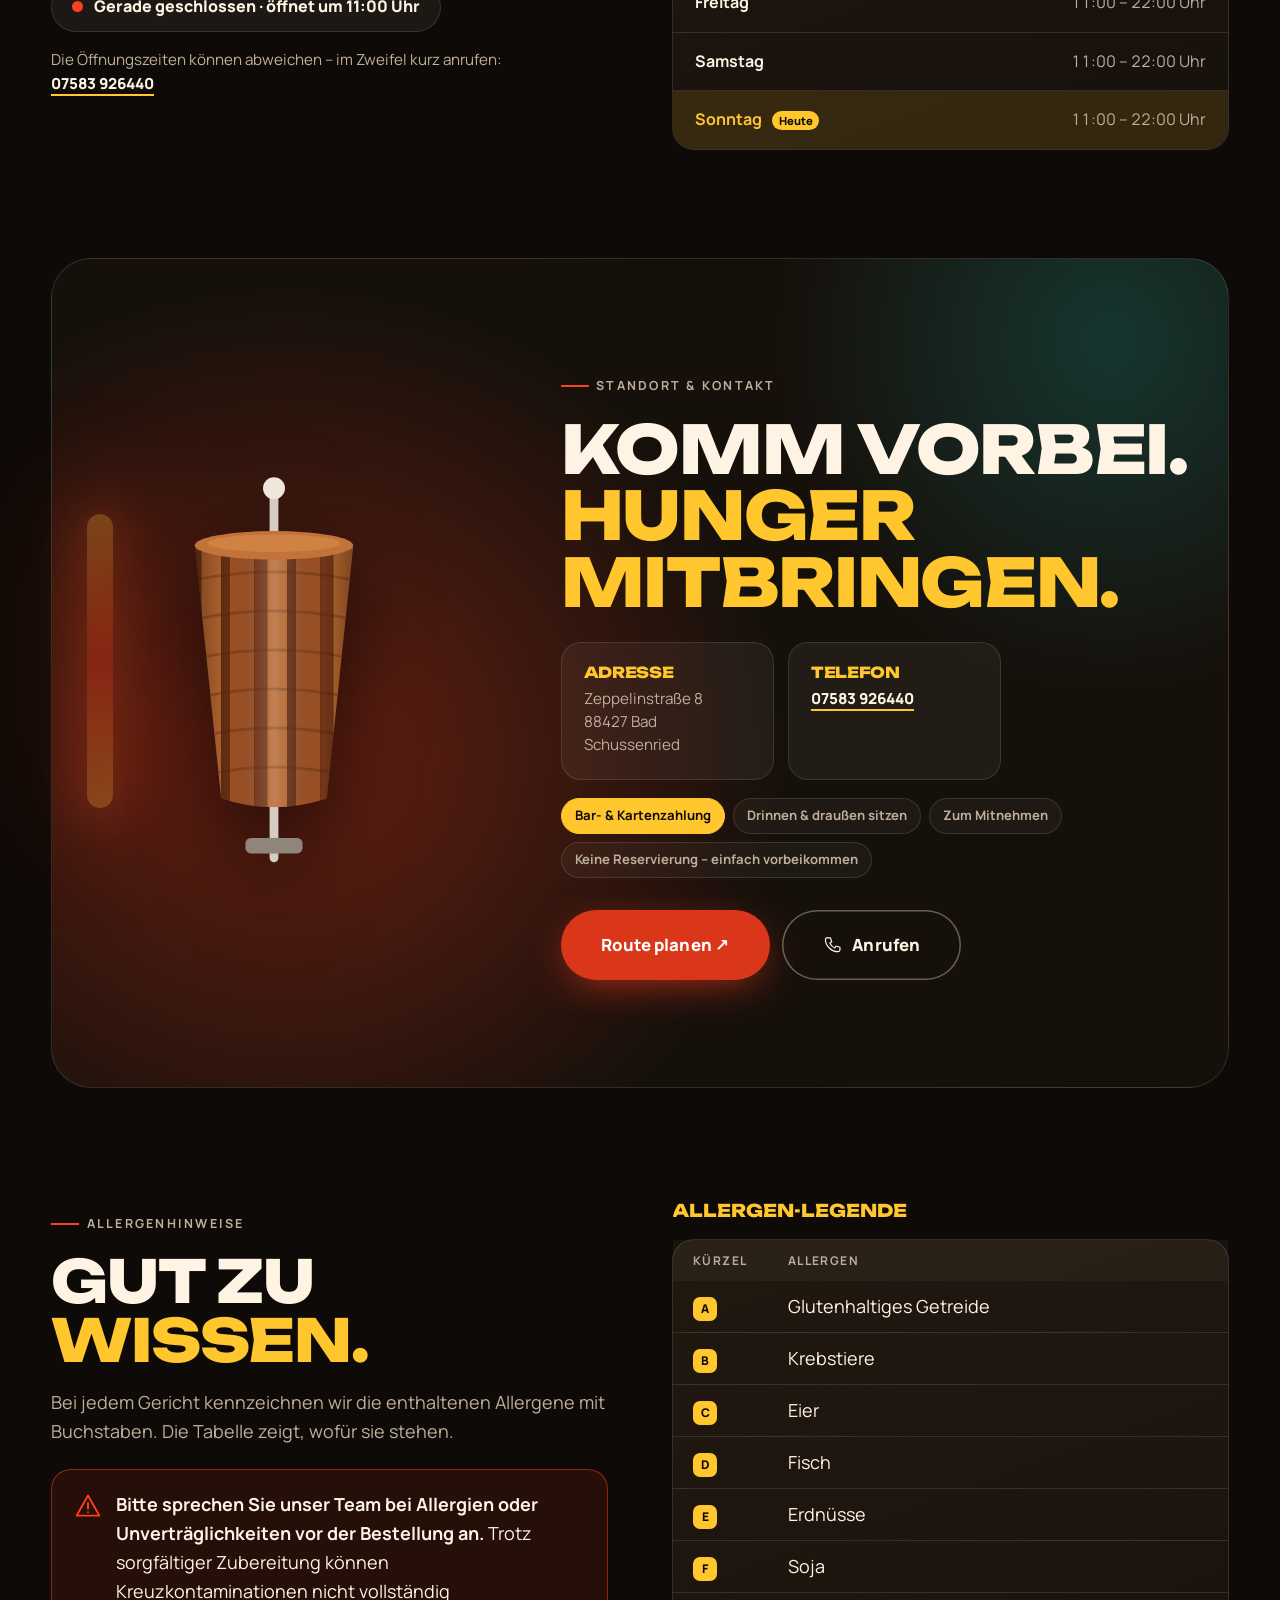
==== commit 7c9c3653: "Rebuild home as "Hasans Kebab" with live spit, specialities and allergens - Hero: "HASANS KEBAB" wit" ====
--- a/index.html
+++ b/index.html
@@ -3,7 +3,7 @@
 <head>
   <meta charset="utf-8">
   <meta name="viewport" content="width=device-width, initial-scale=1, viewport-fit=cover">
-  <title>Hasan's Döner · Pizza · Kebab – Pom Döner in Bad Schussenried</title>
+  <title>Hasans Kebab – Frisch vom Spieß in Bad Schussenried</title>
   <meta name="description" content="Hasan's Döner-Pizza-Kebab, Zeppelinstraße 8 in Bad Schussenried – täglich 11–22 Uhr. Döner, Pom Döner (Döner mit Pommes drin), Dürüm, Lahmacun, Pide, Steinofen-Pizza, Calzone und mehr – täglich 11–22 Uhr, Bar- und Kartenzahlung.">
   <meta name="theme-color" content="#0e0a07">
   <link rel="icon" href="assets/favicon.svg" type="image/svg+xml">
@@ -16,10 +16,7 @@
 
   <link rel="preload" href="assets/fonts/unbounded-latin-wght-normal.woff2" as="font" type="font/woff2" crossorigin>
   <link rel="preload" href="assets/fonts/manrope-latin-wght-normal.woff2" as="font" type="font/woff2" crossorigin>
-  <link rel="preload" as="image" href="assets/img/pom-doener.webp"
-        imagesrcset="assets/img/pom-doener-sm.webp 640w, assets/img/pom-doener.webp 1200w"
-        imagesizes="(min-width: 900px) 40vw, 90vw">
-  <link rel="stylesheet" href="assets/css/style.css?v=7">
+  <link rel="stylesheet" href="assets/css/style.css?v=8">
   <script>document.documentElement.classList.replace('no-js', 'js');</script>
 
   <script type="application/ld+json">
@@ -50,6 +47,7 @@
   </script>
 </head>
 <body>
+  <a class="skip-link" href="#top">Zum Inhalt springen</a>
 
   <!-- Wiederverwendbare Grafiken -->
   <svg class="sprite" aria-hidden="true" focusable="false">
@@ -131,6 +129,8 @@
     <symbol id="l-tropfen" viewBox="0 0 32 32"><path d="M16 4s-8 9.5-8 15a8 8 0 0 0 16 0c0-5.5-8-15-8-15z"/><path d="M12.5 20a3.5 3.5 0 0 0 3.5 3.5"/></symbol>
     <symbol id="l-keule" viewBox="0 0 32 32"><path d="M13.2 18.8C9.6 15.2 10 9.7 13.6 6.8c3.6-2.9 9-2.4 11.7 1.1 2.8 3.6 2 8.9-1.6 11.5-3.1 2.2-7.5 2-10.5-.6z"/><path d="M13.2 18.8 8.5 23.5"/><path d="M8.5 23.5a2.3 2.3 0 1 0-2.4 3.6 2.3 2.3 0 1 0 3.6-2.4z"/><path d="M17.5 10.5c1.2-1 2.8-1.2 4.1-.6"/></symbol>
     <symbol id="l-tasse" viewBox="0 0 32 32"><path d="M6 13h16v7a6 6 0 0 1-6 6h-4a6 6 0 0 1-6-6z"/><path d="M22 15h2a3 3 0 0 1 0 6h-2.3"/><path d="M11 9c-.8-1.3.8-2.2 0-3.6M16 9c-.8-1.3.8-2.2 0-3.6"/></symbol>
+    <symbol id="l-phone" viewBox="0 0 32 32"><path d="M9.5 4.5h4l2 6.2-3.1 2a14.5 14.5 0 0 0 7.9 7.9l2-3.1 6.2 2v4a3 3 0 0 1-3 3C14.9 26.5 5.5 17.1 5.5 7.5a3 3 0 0 1 4-3z"/></symbol>
+    <symbol id="l-hinweis" viewBox="0 0 32 32"><path d="M16 4 29 27H3z"/><path d="M16 12.5v6.5M16 23h.01"/></symbol>
     <symbol id="l-plus" viewBox="0 0 32 32"><path d="M16 8v16M8 16h16"/></symbol>
   </svg>
 
@@ -158,12 +158,12 @@
       <span>HASAN'S</span>
     </a>
     <nav class="nav__links" aria-label="Hauptnavigation">
-      <a href="#pom-doener">Pom Döner</a>
-      <a href="#menu">Klassiker</a>
+      <a href="#menu">Spezialitäten</a>
       <a href="speisekarte.html">Speisekarte</a>
-      <a href="#getraenke">Getränke</a>
-      <a href="#galerie">Galerie</a>
-      <a href="#besuch">Besuch</a>
+      <a href="#ueber-uns">Über uns</a>
+      <a href="#oeffnungszeiten">Öffnungszeiten</a>
+      <a href="#besuch">Kontakt</a>
+      <a href="#allergene">Allergene</a>
     </nav>
     <a class="btn btn--small btn--primary nav__cta magnetic" href="https://www.google.com/maps/search/?api=1&amp;query=D%C3%B6ner-Pizza-Kebab+Hasans%2C+Zeppelinstra%C3%9Fe+8%2C+88427+Bad+Schussenried" target="_blank" rel="noopener">Route ↗</a>
     <button class="nav__burger" type="button" aria-expanded="false" aria-controls="mobile-menu" aria-label="Menü öffnen">
@@ -173,12 +173,12 @@
 
   <div class="mobile-menu" id="mobile-menu" inert>
     <nav aria-label="Mobile Navigation">
-      <a href="#pom-doener" style="--i:0">Pom Döner</a>
-      <a href="#menu" style="--i:1">Klassiker</a>
-      <a href="speisekarte.html" style="--i:2">Speisekarte</a>
-      <a href="#getraenke" style="--i:3">Getränke</a>
-      <a href="#galerie" style="--i:4">Galerie</a>
-      <a href="#besuch" style="--i:5">Besuch</a>
+      <a href="#menu" style="--i:0">Spezialitäten</a>
+      <a href="speisekarte.html" style="--i:1">Speisekarte</a>
+      <a href="#ueber-uns" style="--i:2">Über uns</a>
+      <a href="#oeffnungszeiten" style="--i:3">Öffnungszeiten</a>
+      <a href="#besuch" style="--i:4">Kontakt</a>
+      <a href="#allergene" style="--i:5">Allergene</a>
     </nav>
     <p class="mobile-menu__foot">Zeppelinstraße 8 · Bad Schussenried<br><a href="tel:+497583926440">07583 926440</a></p>
   </div>
@@ -195,56 +195,77 @@
 
       <div class="hero__content">
         <p class="eyebrow" data-hero style="--d:0">
-          <span class="pulse"></span> Hasan's Döner · Pizza · Kebab — Bad Schussenried
+          <span class="pulse"></span> Döner · Pizza · Kebab — Bad Schussenried
         </p>
-        <h1 class="hero__title" id="hero-title" aria-label="Pom Döner">
-          <span class="line line--fry" aria-hidden="true"><span data-split>POM</span></span>
-          <span class="line" aria-hidden="true"><span data-split>DÖNER</span></span>
-          <span class="sticker" aria-hidden="true">mit Pommes drin!</span>
+        <h1 class="hero__title" id="hero-title" aria-label="Hasans Kebab">
+          <span class="line" aria-hidden="true"><span data-split>HASANS</span></span>
+          <span class="line line--fry" aria-hidden="true"><span data-split>KEBAB</span></span>
         </h1>
-        <p class="hero__lead" data-hero style="--d:1">
-          Unsere Hausspezialität: Döner mit knusprigen Pommes direkt drin.
-          Und natürlich: Döner, Dürüm, Lahmacun, Pide, Steinofen-Pizza und vieles mehr.
-        </p>
-        <div class="hero__actions" data-hero style="--d:2">
-          <a class="btn btn--primary magnetic" href="speisekarte.html">Zur Speisekarte</a>
-          <a class="btn btn--ghost magnetic" href="#pom-doener">Was ist Pom Döner?</a>
-        </div>
-        <p class="open-status hero__status" data-open-status data-hero style="--d:3">
-          <span class="open-status__dot"></span><span data-open-text>Täglich 11:00–22:00 Uhr</span>
-        </p>
+        <p class="hero__lead" data-hero style="--d:1">Frisch vom Spieß, direkt auf die Hand.</p>
+        <div class="hero__open" data-hero style="--d:2">
+          <p class="open-status open-status--big" data-open-status data-open-style="short" role="status">
+            <span class="open-status__dot"></span><span data-open-text>Öffnungsstatus</span>
+          </p>
+          <p class="hero__hours">Täglich 11:00–22:00 Uhr</p>
+        </div>
+        <div class="hero__actions" data-hero style="--d:3">
+          <a class="btn btn--primary magnetic" href="speisekarte.html">Speisekarte ansehen</a>
+          <a class="btn btn--ghost magnetic" href="tel:+497583926440" aria-label="Jetzt bestellen – anrufen unter 07583 926440"><svg class="btn__ico" aria-hidden="true"><use href="#l-phone"/></svg>Jetzt bestellen</a>
+        </div>
       </div>
 
       <div class="hero__visual">
-        <figure class="hero__frame">
-          <img src="assets/img/pom-doener.webp"
-               srcset="assets/img/pom-doener-sm.webp 640w, assets/img/pom-doener.webp 1200w"
-               sizes="(min-width: 900px) 40vw, 90vw"
-               width="1200" height="1600"
-               alt="Pom Döner: Döner im Fladenbrot mit Salat, Mais, Schafskäse, Soße und knusprigen Pommes, daneben eine Dose Orangenlimo"
-               fetchpriority="high">
-        </figure>
-
-        <div class="badge" aria-hidden="true">
-          <svg class="badge__ring" viewBox="0 0 200 200">
-            <defs><path id="badge-circle" d="M100 100m-76 0a76 76 0 1 1 152 0a76 76 0 1 1-152 0"/></defs>
-            <text><textPath href="#badge-circle" textLength="474" lengthAdjust="spacing">HAUSSPEZIALITÄT ✦ POM DÖNER ✦ </textPath></text>
-          </svg>
-          <svg class="badge__fry"><use href="#i-fry"/></svg>
-        </div>
-
+        <div class="hero__spit">
+        <svg class="hero-spit" viewBox="0 0 400 620" role="img" aria-labelledby="hero-spit-title">
+          <title id="hero-spit-title">Döner-Spieß – dreht sich während der Öffnungszeiten</title>
+          <defs>
+            <linearGradient id="hs-steel" x1="0" x2="1"><stop offset="0" stop-color="#7d828a"/><stop offset=".45" stop-color="#eef1f4"/><stop offset="1" stop-color="#6f747b"/></linearGradient>
+            <linearGradient id="hs-shade" x1="0" x2="1"><stop offset="0" stop-color="#000" stop-opacity=".78"/><stop offset=".15" stop-color="#000" stop-opacity=".22"/><stop offset=".36" stop-color="#ffd8a8" stop-opacity=".2"/><stop offset=".5" stop-color="#fff" stop-opacity=".04"/><stop offset=".78" stop-color="#000" stop-opacity=".3"/><stop offset="1" stop-color="#000" stop-opacity=".82"/></linearGradient>
+            <linearGradient id="hs-vshade" x1="0" y1="0" x2="0" y2="1"><stop offset="0" stop-color="#ffb46b" stop-opacity=".25"/><stop offset=".3" stop-color="#000" stop-opacity="0"/><stop offset="1" stop-color="#000" stop-opacity=".4"/></linearGradient>
+            <linearGradient id="hs-heat" x1="0" y1="0" x2="0" y2="1"><stop offset="0" stop-color="#ffb347"/><stop offset=".5" stop-color="#ff3d1f"/><stop offset="1" stop-color="#ffb347"/></linearGradient>
+            <radialGradient id="hs-cut"><stop offset="0" stop-color="#eaa566"/><stop offset=".6" stop-color="#c47640"/><stop offset="1" stop-color="#7f3c16"/></radialGradient>
+            <clipPath id="hs-cone"><path d="M66 112 L63.4 127.9 L69.3 143.8 L66.4 159.8 L68.3 175.7 L75.8 191.6 L74.9 207.5 L79.5 223.4 L76.7 239.3 L79.7 255.2 L86.9 271.2 L90 287.1 L87.7 303 L95.9 318.9 L97.8 334.8 L99.8 350.8 L104.9 366.7 L105.2 382.6 L108.5 398.5 L112 414.4 L116.9 430.3 L123.1 446.2 L127.7 462.2 L131.5 478.1 L136 494 Q200 518 264 494 L270.7 478.1 L269.3 462.2 L273.6 446.2 L277.5 430.3 L285.7 414.4 L286 398.5 L289 382.6 L297.4 366.7 L302.9 350.8 L300.6 334.8 L307.1 318.9 L306.7 303 L309.1 287.1 L312.9 271.2 L318.3 255.2 L321 239.3 L322 223.4 L327 207.5 L329.8 191.6 L327.1 175.7 L333.8 159.8 L328.8 143.8 L329.9 127.9 L334 112 Q200 80 66 112Z"/></clipPath>
+            <g id="hs-tile"><rect width="260" height="460" fill="#94431a"/><ellipse cx="84.2" cy="69.4" rx="18.1" ry="3.4" transform="rotate(-9.7 84.2 69.4)" fill="#a8521f"/><ellipse cx="151.5" cy="418.5" rx="10.6" ry="3.5" transform="rotate(-10.3 151.5 418.5)" fill="#7a3412"/><ellipse cx="23.6" cy="195.3" rx="21.1" ry="3.7" transform="rotate(3.1 23.6 195.3)" fill="#9c4a1d"/><ellipse cx="283.6" cy="195.3" rx="21.1" ry="3.7" transform="rotate(3.1 283.6 195.3)" fill="#9c4a1d"/><ellipse cx="151.6" cy="28.5" rx="17" ry="3.3" transform="rotate(-10.9 151.6 28.5)" fill="#9c4a1d"/><ellipse cx="223.2" cy="133.2" rx="9.5" ry="3.7" transform="rotate(1.4 223.2 133.2)" fill="#b35a24"/><ellipse cx="177.3" cy="47.4" rx="16.7" ry="4.1" transform="rotate(1.1 177.3 47.4)" fill="#8a3d17"/><ellipse cx="16.3" cy="27.4" rx="10.5" ry="7.1" transform="rotate(6.7 16.3 27.4)" fill="#7a3412"/><ellipse cx="276.3" cy="27.4" rx="10.5" ry="7.1" transform="rotate(6.7 276.3 27.4)" fill="#7a3412"/><ellipse cx="121.1" cy="424.8" rx="13.1" ry="4.5" transform="rotate(4.8 121.1 424.8)" fill="#9c4a1d"/><ellipse cx="63.5" cy="264.2" rx="15.9" ry="8.3" transform="rotate(-1.2 63.5 264.2)" fill="#c26a2c"/><ellipse cx="158.3" cy="33.7" rx="15.7" ry="4" transform="rotate(-8.4 158.3 33.7)" fill="#b35a24"/><ellipse cx="127.1" cy="18" rx="18.4" ry="7.6" transform="rotate(6.9 127.1 18)" fill="#a8521f"/><ellipse cx="212.8" cy="156.5" rx="13" ry="6" transform="rotate(-1.1 212.8 156.5)" fill="#6b2d0f"/><ellipse cx="218.4" cy="434.6" rx="15.1" ry="7" transform="rotate(5.5 218.4 434.6)" fill="#8a3d17"/><ellipse cx="80.5" cy="265.9" rx="18.6" ry="5.7" transform="rotate(-2.7 80.5 265.9)" fill="#c26a2c"/><ellipse cx="173.8" cy="10.4" rx="14.8" ry="4" transform="rotate(-0.2 173.8 10.4)" fill="#8a3d17"/><ellipse cx="56.7" cy="132.2" rx="19.6" ry="5.4" transform="rotate(-0.1 56.7 132.2)" fill="#6b2d0f"/><ellipse cx="43.3" cy="184.8" rx="11.7" ry="3.8" transform="rotate(8.7 43.3 184.8)" fill="#7a3412"/><ellipse cx="72.4" cy="191" rx="13.1" ry="8.3" transform="rotate(-8.4 72.4 191)" fill="#9c4a1d"/><ellipse cx="45.8" cy="106.7" rx="11" ry="5.9" transform="rotate(-7.6 45.8 106.7)" fill="#a8521f"/><ellipse cx="73.3" cy="67" rx="16.1" ry="6.7" transform="rotate(10.9 73.3 67)" fill="#b35a24"/><ellipse cx="179.5" cy="237.1" rx="17.5" ry="7.1" transform="rotate(-1 179.5 237.1)" fill="#8a3d17"/><ellipse cx="226.5" cy="437.9" rx="18.6" ry="6.4" transform="rotate(-2.4 226.5 437.9)" fill="#7a3412"/><ellipse cx="26.9" cy="291.8" rx="8.1" ry="3.4" transform="rotate(-1.4 26.9 291.8)" fill="#9c4a1d"/><ellipse cx="286.9" cy="291.8" rx="8.1" ry="3.4" transform="rotate(-1.4 286.9 291.8)" fill="#9c4a1d"/><ellipse cx="28.6" cy="276.3" rx="8.7" ry="6.4" transform="rotate(-9.6 28.6 276.3)" fill="#a8521f"/><ellipse cx="288.6" cy="276.3" rx="8.7" ry="6.4" transform="rotate(-9.6 288.6 276.3)" fill="#a8521f"/><ellipse cx="94.5" cy="11.7" rx="21.9" ry="6.7" transform="rotate(3.2 94.5 11.7)" fill="#9c4a1d"/><ellipse cx="248.4" cy="277" rx="15.1" ry="3.7" transform="rotate(11.8 248.4 277)" fill="#7a3412"/><ellipse cx="-11.6" cy="277" rx="15.1" ry="3.7" transform="rotate(11.8 -11.6 277)" fill="#7a3412"/><ellipse cx="121.2" cy="222.6" rx="8.5" ry="3.6" transform="rotate(5.8 121.2 222.6)" fill="#b35a24"/><ellipse cx="124.4" cy="318.3" rx="15.8" ry="4.2" transform="rotate(-3.3 124.4 318.3)" fill="#a8521f"/><ellipse cx="179.4" cy="420.5" rx="19.9" ry="4.8" transform="rotate(8.7 179.4 420.5)" fill="#c26a2c"/><ellipse cx="181" cy="120.1" rx="13.2" ry="4" transform="rotate(-6.7 181 120.1)" fill="#6b2d0f"/><ellipse cx="140.8" cy="231.2" rx="17.8" ry="6.7" transform="rotate(11.6 140.8 231.2)" fill="#6b2d0f"/><ellipse cx="221.7" cy="370.8" rx="20.9" ry="7.4" transform="rotate(-7.2 221.7 370.8)" fill="#9c4a1d"/><ellipse cx="128.1" cy="336.3" rx="23.8" ry="7.7" transform="rotate(-5.8 128.1 336.3)" fill="#7a3412"/><ellipse cx="180.1" cy="440" rx="14.6" ry="8.6" transform="rotate(10.9 180.1 440)" fill="#b35a24"/><ellipse cx="94.8" cy="101.4" rx="10.9" ry="4.2" transform="rotate(-0.4 94.8 101.4)" fill="#9c4a1d"/><ellipse cx="256.2" cy="280.7" rx="7" ry="8.5" transform="rotate(7.2 256.2 280.7)" fill="#b35a24"/><ellipse cx="-3.8" cy="280.7" rx="7" ry="8.5" transform="rotate(7.2 -3.8 280.7)" fill="#b35a24"/><ellipse cx="22" cy="303.9" rx="22.5" ry="7.7" transform="rotate(-7.2 22 303.9)" fill="#6b2d0f"/><ellipse cx="282" cy="303.9" rx="22.5" ry="7.7" transform="rotate(-7.2 282 303.9)" fill="#6b2d0f"/><ellipse cx="231.1" cy="199.6" rx="17.8" ry="3.5" transform="rotate(-2.5 231.1 199.6)" fill="#c26a2c"/><ellipse cx="-28.9" cy="199.6" rx="17.8" ry="3.5" transform="rotate(-2.5 -28.9 199.6)" fill="#c26a2c"/><ellipse cx="104.4" cy="435.5" rx="19.3" ry="4" transform="rotate(-11.3 104.4 435.5)" fill="#9c4a1d"/><ellipse cx="153.6" cy="214.1" rx="18.1" ry="6.7" transform="rotate(11.5 153.6 214.1)" fill="#a8521f"/><ellipse cx="170.9" cy="161.2" rx="16.3" ry="3.8" transform="rotate(7.2 170.9 161.2)" fill="#8a3d17"/><ellipse cx="188.9" cy="47.3" rx="19.7" ry="3.8" transform="rotate(-7.3 188.9 47.3)" fill="#6b2d0f"/><ellipse cx="227.2" cy="12.9" rx="10.6" ry="6" transform="rotate(2.1 227.2 12.9)" fill="#6b2d0f"/><ellipse cx="67.4" cy="192.7" rx="9.2" ry="8.5" transform="rotate(9.5 67.4 192.7)" fill="#b35a24"/><ellipse cx="172.2" cy="374.9" rx="15.8" ry="8" transform="rotate(-8.9 172.2 374.9)" fill="#a8521f"/><ellipse cx="39.5" cy="234.9" rx="21.8" ry="7.7" transform="rotate(-11.9 39.5 234.9)" fill="#a8521f"/><ellipse cx="207.8" cy="79.3" rx="15" ry="7.4" transform="rotate(-10.5 207.8 79.3)" fill="#a8521f"/><ellipse cx="177.4" cy="244.1" rx="15.2" ry="7.7" transform="rotate(-10.6 177.4 244.1)" fill="#a8521f"/><ellipse cx="49.7" cy="19.4" rx="8.7" ry="5.7" transform="rotate(6.2 49.7 19.4)" fill="#8a3d17"/><ellipse cx="237.2" cy="203.9" rx="17.4" ry="6" transform="rotate(-7.2 237.2 203.9)" fill="#a8521f"/><ellipse cx="-22.8" cy="203.9" rx="17.4" ry="6" transform="rotate(-7.2 -22.8 203.9)" fill="#a8521f"/><ellipse cx="72.1" cy="233.8" rx="20.7" ry="6" transform="rotate(4.8 72.1 233.8)" fill="#9c4a1d"/><ellipse cx="227.9" cy="433.4" rx="11.4" ry="6.4" transform="rotate(8.2 227.9 433.4)" fill="#9c4a1d"/><ellipse cx="35.7" cy="55.9" rx="14.5" ry="3.4" transform="rotate(-1.7 35.7 55.9)" fill="#9c4a1d"/><ellipse cx="55.3" cy="139.3" rx="9.1" ry="7.7" transform="rotate(3.4 55.3 139.3)" fill="#c26a2c"/><ellipse cx="95.2" cy="116.4" rx="9.3" ry="5.8" transform="rotate(10.9 95.2 116.4)" fill="#c26a2c"/><ellipse cx="103.5" cy="224.1" rx="23.8" ry="8" transform="rotate(5 103.5 224.1)" fill="#9c4a1d"/><ellipse cx="258.5" cy="185.8" rx="14.2" ry="5.1" transform="rotate(5.3 258.5 185.8)" fill="#8a3d17"/><ellipse cx="-1.5" cy="185.8" rx="14.2" ry="5.1" transform="rotate(5.3 -1.5 185.8)" fill="#8a3d17"/><ellipse cx="5.1" cy="254.9" rx="14.5" ry="3.1" transform="rotate(0.4 5.1 254.9)" fill="#b35a24"/><ellipse cx="265.1" cy="254.9" rx="14.5" ry="3.1" transform="rotate(0.4 265.1 254.9)" fill="#b35a24"/><ellipse cx="76.8" cy="442" rx="8.9" ry="8.5" transform="rotate(11.3 76.8 442)" fill="#9c4a1d"/><ellipse cx="27.2" cy="122.2" rx="7.7" ry="7.7" transform="rotate(6.1 27.2 122.2)" fill="#b35a24"/><ellipse cx="287.2" cy="122.2" rx="7.7" ry="7.7" transform="rotate(6.1 287.2 122.2)" fill="#b35a24"/><ellipse cx="213.1" cy="390.8" rx="18.5" ry="8.7" transform="rotate(-8.4 213.1 390.8)" fill="#7a3412"/><ellipse cx="239" cy="262.5" rx="18.9" ry="3.5" transform="rotate(7.2 239 262.5)" fill="#8a3d17"/><ellipse cx="-21" cy="262.5" rx="18.9" ry="3.5" transform="rotate(7.2 -21 262.5)" fill="#8a3d17"/><ellipse cx="47.7" cy="411.8" rx="11.6" ry="3.1" transform="rotate(7.2 47.7 411.8)" fill="#8a3d17"/><ellipse cx="21.8" cy="393.9" rx="8.1" ry="8.2" transform="rotate(-11.7 21.8 393.9)" fill="#7a3412"/><ellipse cx="281.8" cy="393.9" rx="8.1" ry="8.2" transform="rotate(-11.7 281.8 393.9)" fill="#7a3412"/><ellipse cx="258.5" cy="192.2" rx="22.6" ry="6.7" transform="rotate(0.6 258.5 192.2)" fill="#8a3d17"/><ellipse cx="-1.5" cy="192.2" rx="22.6" ry="6.7" transform="rotate(0.6 -1.5 192.2)" fill="#8a3d17"/><ellipse cx="62" cy="50.3" rx="9.7" ry="3.3" transform="rotate(10.4 62 50.3)" fill="#9c4a1d"/><ellipse cx="163.5" cy="244.3" rx="10.5" ry="5.7" transform="rotate(-7.7 163.5 244.3)" fill="#c26a2c"/><ellipse cx="90.2" cy="8.4" rx="11.3" ry="3.1" transform="rotate(0.1 90.2 8.4)" fill="#c26a2c"/><ellipse cx="254.3" cy="236.5" rx="11.2" ry="5.7" transform="rotate(7.7 254.3 236.5)" fill="#c26a2c"/><ellipse cx="-5.7" cy="236.5" rx="11.2" ry="5.7" transform="rotate(7.7 -5.7 236.5)" fill="#c26a2c"/><ellipse cx="112.4" cy="227.7" rx="21.2" ry="5.4" transform="rotate(-4.6 112.4 227.7)" fill="#a8521f"/><ellipse cx="55.9" cy="105.6" rx="10.4" ry="8.3" transform="rotate(3.3 55.9 105.6)" fill="#c26a2c"/><ellipse cx="105.2" cy="159.9" rx="7.9" ry="3.8" transform="rotate(3 105.2 159.9)" fill="#8a3d17"/><ellipse cx="228.8" cy="198.1" rx="7.9" ry="7" transform="rotate(8.9 228.8 198.1)" fill="#7a3412"/><ellipse cx="174.3" cy="129.7" rx="11.1" ry="4.8" transform="rotate(-7.6 174.3 129.7)" fill="#7a3412"/><ellipse cx="69.9" cy="1.7" rx="13.2" ry="5" transform="rotate(-4.2 69.9 1.7)" fill="#a8521f"/><ellipse cx="9" cy="405.9" rx="10.7" ry="4.1" transform="rotate(-2.8 9 405.9)" fill="#b35a24"/><ellipse cx="269" cy="405.9" rx="10.7" ry="4.1" transform="rotate(-2.8 269 405.9)" fill="#b35a24"/><ellipse cx="123.4" cy="231.3" rx="10.4" ry="6" transform="rotate(-9.8 123.4 231.3)" fill="#8a3d17"/><ellipse cx="212.4" cy="66.2" rx="17" ry="5.4" transform="rotate(-4.7 212.4 66.2)" fill="#b35a24"/><ellipse cx="60.5" cy="269.4" rx="16" ry="7.5" transform="rotate(9.4 60.5 269.4)" fill="#c26a2c"/><ellipse cx="203.9" cy="274.4" rx="20" ry="7.3" transform="rotate(-8.4 203.9 274.4)" fill="#7a3412"/><ellipse cx="188.3" cy="295.9" rx="7.7" ry="8" transform="rotate(3.1 188.3 295.9)" fill="#a8521f"/><ellipse cx="190.8" cy="373.6" rx="9.4" ry="6.1" transform="rotate(1.6 190.8 373.6)" fill="#a8521f"/><ellipse cx="211.4" cy="7.4" rx="18.7" ry="7.8" transform="rotate(4.4 211.4 7.4)" fill="#c26a2c"/><ellipse cx="180.3" cy="105.8" rx="7.5" ry="3.8" transform="rotate(11 180.3 105.8)" fill="#b35a24"/><ellipse cx="97.9" cy="207.6" rx="7.9" ry="3.1" transform="rotate(4.3 97.9 207.6)" fill="#a8521f"/><ellipse cx="127.2" cy="1.5" rx="20.6" ry="7.5" transform="rotate(9.5 127.2 1.5)" fill="#a8521f"/><ellipse cx="23.9" cy="242" rx="19.7" ry="5.8" transform="rotate(-10.2 23.9 242)" fill="#6b2d0f"/><ellipse cx="283.9" cy="242" rx="19.7" ry="5.8" transform="rotate(-10.2 283.9 242)" fill="#6b2d0f"/><ellipse cx="69" cy="335.5" rx="10.5" ry="7.4" transform="rotate(-0.1 69 335.5)" fill="#7a3412"/><ellipse cx="99.5" cy="220.3" rx="18.6" ry="7.6" transform="rotate(3.2 99.5 220.3)" fill="#a8521f"/><ellipse cx="51.6" cy="275.9" rx="12.6" ry="6.9" transform="rotate(-4.7 51.6 275.9)" fill="#c26a2c"/><ellipse cx="147.6" cy="5.7" rx="8" ry="4.6" transform="rotate(-9.6 147.6 5.7)" fill="#c26a2c"/><ellipse cx="56.6" cy="225.2" rx="19.1" ry="4.7" transform="rotate(-0.8 56.6 225.2)" fill="#7a3412"/><ellipse cx="30.8" cy="411.1" rx="10.4" ry="8.9" transform="rotate(-11.6 30.8 411.1)" fill="#7a3412"/><ellipse cx="119.3" cy="377.2" rx="23.5" ry="5.7" transform="rotate(-2.7 119.3 377.2)" fill="#b35a24"/><ellipse cx="238.3" cy="428" rx="8.3" ry="3.5" transform="rotate(0.6 238.3 428)" fill="#c26a2c"/><ellipse cx="-21.7" cy="428" rx="8.3" ry="3.5" transform="rotate(0.6 -21.7 428)" fill="#c26a2c"/><ellipse cx="247.7" cy="61" rx="20.9" ry="6.1" transform="rotate(4.9 247.7 61)" fill="#8a3d17"/><ellipse cx="-12.3" cy="61" rx="20.9" ry="6.1" transform="rotate(4.9 -12.3 61)" fill="#8a3d17"/><ellipse cx="60.2" cy="412.9" rx="15.3" ry="3.1" transform="rotate(10.8 60.2 412.9)" fill="#8a3d17"/><ellipse cx="177.2" cy="186.5" rx="19.4" ry="5.5" transform="rotate(-4.4 177.2 186.5)" fill="#7a3412"/><ellipse cx="218.5" cy="0.8" rx="19.8" ry="8" transform="rotate(10.6 218.5 0.8)" fill="#8a3d17"/><ellipse cx="50.9" cy="5.4" rx="19.6" ry="4.5" transform="rotate(-2.6 50.9 5.4)" fill="#8a3d17"/><ellipse cx="259.7" cy="271" rx="13.1" ry="5.6" transform="rotate(8.5 259.7 271)" fill="#b35a24"/><ellipse cx="-0.3" cy="271" rx="13.1" ry="5.6" transform="rotate(8.5 -0.3 271)" fill="#b35a24"/><ellipse cx="73" cy="23.7" rx="18.3" ry="6.8" transform="rotate(-6 73 23.7)" fill="#9c4a1d"/><ellipse cx="69.1" cy="235" rx="10.2" ry="5.2" transform="rotate(9.2 69.1 235)" fill="#7a3412"/><ellipse cx="211.1" cy="290.2" rx="22.5" ry="8.6" transform="rotate(-7.1 211.1 290.2)" fill="#a8521f"/><ellipse cx="20.9" cy="429.4" rx="14" ry="6.7" transform="rotate(3.5 20.9 429.4)" fill="#9c4a1d"/><ellipse cx="280.9" cy="429.4" rx="14" ry="6.7" transform="rotate(3.5 280.9 429.4)" fill="#9c4a1d"/><ellipse cx="74.4" cy="22.5" rx="22.8" ry="3.8" transform="rotate(-2 74.4 22.5)" fill="#7a3412"/><ellipse cx="73.3" cy="117.6" rx="19.6" ry="6.9" transform="rotate(3.7 73.3 117.6)" fill="#7a3412"/><ellipse cx="78.2" cy="256.4" rx="13.7" ry="4" transform="rotate(-10.2 78.2 256.4)" fill="#9c4a1d"/><ellipse cx="130.2" cy="373.4" rx="16.4" ry="5.7" transform="rotate(11.9 130.2 373.4)" fill="#b35a24"/><ellipse cx="117" cy="64.2" rx="10.3" ry="3.5" transform="rotate(1.3 117 64.2)" fill="#b35a24"/><ellipse cx="83" cy="169.4" rx="20.8" ry="4.2" transform="rotate(6 83 169.4)" fill="#8a3d17"/><ellipse cx="107.3" cy="190.4" rx="15.9" ry="5.3" transform="rotate(6.1 107.3 190.4)" fill="#b35a24"/><ellipse cx="129.5" cy="264.2" rx="13.1" ry="7.1" transform="rotate(3.1 129.5 264.2)" fill="#a8521f"/><ellipse cx="224.3" cy="99.3" rx="11.6" ry="4.5" transform="rotate(3.5 224.3 99.3)" fill="#7a3412"/><ellipse cx="112.3" cy="143.5" rx="20.8" ry="8.8" transform="rotate(-11.2 112.3 143.5)" fill="#9c4a1d"/><ellipse cx="184.5" cy="412" rx="15" ry="6.5" transform="rotate(-10.2 184.5 412)" fill="#8a3d17"/><ellipse cx="241.9" cy="427" rx="16" ry="5.8" transform="rotate(-6 241.9 427)" fill="#7a3412"/><ellipse cx="-18.1" cy="427" rx="16" ry="5.8" transform="rotate(-6 -18.1 427)" fill="#7a3412"/><ellipse cx="28.4" cy="71" rx="15.9" ry="7.1" transform="rotate(5.3 28.4 71)" fill="#6b2d0f"/><ellipse cx="288.4" cy="71" rx="15.9" ry="7.1" transform="rotate(5.3 288.4 71)" fill="#6b2d0f"/><ellipse cx="168.3" cy="351.8" rx="14.8" ry="6.3" transform="rotate(-12 168.3 351.8)" fill="#8a3d17"/><ellipse cx="32.7" cy="261.9" rx="7.6" ry="7.3" transform="rotate(3 32.7 261.9)" fill="#9c4a1d"/><g fill="#3a1606" opacity=".75"><circle cx="137.3" cy="201.2" r="3.8"/><circle cx="25.9" cy="138.2" r="4.3"/><circle cx="49.8" cy="120" r="3.9"/><circle cx="0.3" cy="247.2" r="4.5"/><circle cx="260.3" cy="247.2" r="4.5"/><circle cx="72.4" cy="145.5" r="4"/><circle cx="63" cy="242.1" r="3.1"/><circle cx="7.6" cy="189.4" r="3.4"/><circle cx="267.6" cy="189.4" r="3.4"/><circle cx="14.4" cy="89.3" r="4.2"/><circle cx="168.3" cy="37.3" r="2.2"/><circle cx="110.3" cy="170.3" r="3"/><circle cx="180.9" cy="330.4" r="2.6"/><circle cx="103.1" cy="3.1" r="2.4"/><circle cx="219.7" cy="31" r="3"/><circle cx="52.1" cy="352.3" r="2.1"/><circle cx="120.9" cy="121.9" r="4.2"/><circle cx="28.3" cy="286.9" r="3.3"/><circle cx="233.1" cy="223.1" r="4.2"/><circle cx="14.7" cy="273.6" r="4.3"/><circle cx="14.1" cy="10.9" r="3.3"/><circle cx="108" cy="326.5" r="2.1"/><circle cx="116.9" cy="327.5" r="2.4"/><circle cx="29.4" cy="36.5" r="2"/><circle cx="49.6" cy="300.1" r="3.1"/><circle cx="121.6" cy="143.4" r="3.7"/><circle cx="218.2" cy="453.1" r="2.8"/><circle cx="28.3" cy="36" r="1.7"/><circle cx="109.2" cy="407.2" r="3.2"/><circle cx="197.3" cy="174.9" r="3.8"/><circle cx="80.3" cy="369.8" r="1.8"/><circle cx="183.4" cy="90" r="3.1"/><circle cx="116.1" cy="148.7" r="3.7"/><circle cx="123.4" cy="290.6" r="2.2"/><circle cx="162.6" cy="186.2" r="2.6"/><circle cx="120.7" cy="369.5" r="1.7"/><circle cx="50.7" cy="28.9" r="3.3"/><circle cx="94.4" cy="154.1" r="4.4"/><circle cx="11.3" cy="343.4" r="3.6"/><circle cx="240.3" cy="136.8" r="3.7"/><circle cx="154.8" cy="370.6" r="4.3"/><circle cx="17" cy="380" r="1.8"/><circle cx="186" cy="214.2" r="3.8"/><circle cx="205.3" cy="420.2" r="3.9"/><circle cx="34.5" cy="228.4" r="1.5"/><circle cx="242.1" cy="139.5" r="3.6"/><circle cx="39.3" cy="108.6" r="4.1"/><circle cx="119.8" cy="360.6" r="3.3"/><circle cx="133.1" cy="180.2" r="2"/><circle cx="106" cy="298.8" r="2.9"/><circle cx="141.6" cy="73.9" r="2.8"/><circle cx="27.4" cy="33.2" r="3.4"/></g><g fill="#f2b06a" opacity=".45"><ellipse cx="54.2" cy="193.7" rx="9.9" ry="2.9"/><ellipse cx="45" cy="61.1" rx="6.2" ry="2.8"/><ellipse cx="61.1" cy="247.7" rx="8.4" ry="2.6"/><ellipse cx="202.7" cy="135.2" rx="5" ry="1.7"/><ellipse cx="66.1" cy="119.8" rx="6.1" ry="1.5"/><ellipse cx="61.2" cy="129.4" rx="9.4" ry="1.5"/><ellipse cx="16.8" cy="115.8" rx="4.7" ry="2.1"/><ellipse cx="168.9" cy="46.2" rx="6.2" ry="1.3"/><ellipse cx="1.2" cy="406.1" rx="4.6" ry="2"/><ellipse cx="261.2" cy="406.1" rx="4.6" ry="2"/><ellipse cx="97.2" cy="403.4" rx="4.6" ry="1.3"/><ellipse cx="156.1" cy="380.8" rx="4.4" ry="1.3"/><ellipse cx="133.3" cy="81.8" rx="7.2" ry="2.6"/><ellipse cx="172.8" cy="2.9" rx="7.5" ry="2.5"/><ellipse cx="90.9" cy="17.2" rx="5.4" ry="1.3"/><ellipse cx="260" cy="17.6" rx="8.1" ry="2.8"/><ellipse cx="-0" cy="17.6" rx="8.1" ry="2.8"/><ellipse cx="211.8" cy="376.7" rx="5.9" ry="1.9"/><ellipse cx="161.5" cy="35.8" rx="3.2" ry="2.1"/><ellipse cx="125.7" cy="187.8" rx="8.6" ry="2.4"/><ellipse cx="40.2" cy="245.6" rx="7.6" ry="1.9"/><ellipse cx="70.5" cy="454.6" rx="7.7" ry="2"/><ellipse cx="13.4" cy="342.9" rx="9.2" ry="1.9"/><ellipse cx="273.4" cy="342.9" rx="9.2" ry="1.9"/><ellipse cx="4.7" cy="352.7" rx="8.6" ry="2.4"/><ellipse cx="264.7" cy="352.7" rx="8.6" ry="2.4"/><ellipse cx="101.6" cy="186.3" rx="9.6" ry="2"/><ellipse cx="40.7" cy="52.2" rx="3.6" ry="2.2"/><ellipse cx="94.8" cy="355.6" rx="3.9" ry="1.3"/><ellipse cx="37" cy="371" rx="5.8" ry="2.2"/><ellipse cx="241.1" cy="339.1" rx="4.2" ry="1.8"/><ellipse cx="42.1" cy="79" rx="3.5" ry="1.9"/><ellipse cx="195.9" cy="364.4" rx="8.6" ry="1.7"/><ellipse cx="217.7" cy="20" rx="9.4" ry="1.8"/><ellipse cx="158" cy="292.7" rx="3.6" ry="2.5"/><ellipse cx="178.9" cy="409.9" rx="7.5" ry="2.7"/><ellipse cx="161.5" cy="282.8" rx="4.4" ry="2.1"/><ellipse cx="147" cy="19.2" rx="9.6" ry="1.5"/><ellipse cx="93.4" cy="68.8" rx="9.8" ry="2.7"/><ellipse cx="50.1" cy="406.6" rx="8.9" ry="2.4"/><ellipse cx="173.7" cy="149.1" rx="5.7" ry="2"/><ellipse cx="220.7" cy="357.9" rx="7.5" ry="1.8"/><ellipse cx="64.8" cy="179" rx="5.6" ry="2.1"/><ellipse cx="46.5" cy="1.6" rx="9.9" ry="2"/><ellipse cx="116.2" cy="284.5" rx="8.7" ry="2.7"/><ellipse cx="210.7" cy="184.2" rx="3.5" ry="1.8"/><ellipse cx="95" cy="369" rx="6.5" ry="2.4"/><ellipse cx="10.6" cy="59.9" rx="9.5" ry="1.8"/><ellipse cx="270.6" cy="59.9" rx="9.5" ry="1.8"/><ellipse cx="187.3" cy="36.8" rx="8.3" ry="2.8"/></g><path d="M22 0 L24.8 28.4 L17.7 46.9 L23.9 74.7 L18.3 94.4 L19.9 126.6 L24.9 157.6 L24.2 186.6 L25.3 208.1 L19.5 235.9 L23.1 259 L21.6 291.5 L26.6 313.6 L22.9 339.3 L19.4 367.1 L19 391.1 L23.4 415.5 L20.3 438 L22 460 M88 0 L90.7 22.2 L91.6 41 L87.5 74.5 L89.9 100.8 L85.5 133.1 L91.6 159.7 L86.7 189.5 L86.7 213.5 L86.3 233.9 L85.3 253.2 L92.6 281 L88.2 303.8 L92.7 326.7 L92.3 358.7 L90.3 391 L85.2 420.9 L89.3 443.6 L88 460 M150 0 L149.9 18.8 L145.5 46.6 L150.7 65.4 L150.2 88.3 L149.1 114.8 L146.3 137.7 L153.3 161.5 L145.1 182.1 L152.1 212.9 L145.6 238.1 L151.7 258.4 L153.1 280.7 L145.6 314.2 L153.9 345.3 L150.8 372.8 L150.2 400.5 L146.7 426.4 L145.6 444.4 L150 460 M214 0 L218.1 20.5 L215.1 40.2 L211 68.7 L214.2 93.3 L215.5 121.6 L215.1 146.3 L209.6 172.4 L218.9 200.4 L213.8 230 L212.8 256.6 L218.1 281.6 L215.6 300.9 L219 321.7 L215.4 343.9 L217.9 363.9 L218.4 396.7 L209.5 418.9 L215.8 447.1 L214 460" fill="none" stroke="#4a1c08" stroke-width="3" stroke-linejoin="round" opacity=".5"/></g>
+            <filter id="hs-blur" x="-80%" y="-20%" width="260%" height="140%"><feGaussianBlur stdDeviation="14"/></filter>
+          </defs>
+          <g class="hero-spit__heater">
+            <rect x="352" y="120" width="26" height="370" rx="13" fill="url(#hs-heat)" filter="url(#hs-blur)" opacity=".85"/>
+            <rect x="356" y="126" width="18" height="358" rx="9" fill="url(#hs-heat)"/>
+          </g>
+          <rect x="350" y="112" width="30" height="386" rx="15" fill="none" stroke="#5b534c" stroke-width="3"/>
+          <rect x="193" y="26" width="14" height="560" rx="7" fill="url(#hs-steel)"/>
+          <circle cx="200" cy="30" r="15" fill="url(#hs-steel)"/>
+          <g clip-path="url(#hs-cone)">
+            <g class="hero-spit__meat">
+              <use href="#hs-tile" x="0" y="70"/><use href="#hs-tile" x="260" y="70"/><use href="#hs-tile" x="520" y="70"/>
+            </g>
+            <path d="M67.4 147.3 L100.6 152.7 L133.7 163.3 L166.9 165.9 L200 168.1 L233.1 167.6 L266.3 162.4 L299.4 155.2 L332.6 145.4 M72 178 L104 185 L136 196.3 L168 200.6 L200 201.4 L232 196.5 L264 195.3 L296 188 L328 179.3 M77 212.8 L107.7 219.7 L138.5 224.4 L169.2 229 L200 230.1 L230.8 229 L261.5 227.6 L292.3 216.7 L323 212.6 M84.3 255.4 L113.2 261.9 L142.2 267.5 L171.1 270.7 L200 274.4 L228.9 273.2 L257.8 265.2 L286.8 261.5 L315.7 252 M91.1 288.4 L118.3 298 L145.5 304.7 L172.8 309.3 L200 309.4 L227.2 306.6 L254.5 303.3 L281.7 297.8 L308.9 289.6 M98.9 328.9 L124.2 337.1 L149.5 341.5 L174.7 348.3 L200 350.3 L225.3 349.7 L250.5 344 L275.8 340.1 L301.1 331.2 M106.7 367.5 L130 377.2 L153.3 383.3 L176.7 383.4 L200 384.4 L223.3 386.9 L246.7 382.4 L270 375.6 L293.3 371.7 M114.7 405.1 L136 412.4 L157.3 416.4 L178.7 424 L200 425.1 L221.3 423.1 L242.7 418 L264 413.9 L285.3 406.4 M122.1 441 L141.6 447.4 L161.1 450.5 L180.5 457.9 L200 457.3 L219.5 457.7 L238.9 450.3 L258.4 447.7 L277.9 442.3 M130.8 477.5 L148.1 485.8 L165.4 490.2 L182.7 495.1 L200 494.1 L217.3 493.5 L234.6 489.2 L251.9 485.2 L269.2 480.7" fill="none" stroke="#3a1606" stroke-width="4" stroke-linejoin="round" opacity=".5"/>
+            <path d="M67.4 152.3 L100.6 157.7 L133.7 168.3 L166.9 170.9 L200 173.1 L233.1 172.6 L266.3 167.4 L299.4 160.2 L332.6 150.4 M72 183 L104 190 L136 201.3 L168 205.6 L200 206.4 L232 201.5 L264 200.3 L296 193 L328 184.3 M77 217.8 L107.7 224.7 L138.5 229.4 L169.2 234 L200 235.1 L230.8 234 L261.5 232.6 L292.3 221.7 L323 217.6 M84.3 260.4 L113.2 266.9 L142.2 272.5 L171.1 275.7 L200 279.4 L228.9 278.2 L257.8 270.2 L286.8 266.5 L315.7 257 M91.1 293.4 L118.3 303 L145.5 309.7 L172.8 314.3 L200 314.4 L227.2 311.6 L254.5 308.3 L281.7 302.8 L308.9 294.6 M98.9 333.9 L124.2 342.1 L149.5 346.5 L174.7 353.3 L200 355.3 L225.3 354.7 L250.5 349 L275.8 345.1 L301.1 336.2 M106.7 372.5 L130 382.2 L153.3 388.3 L176.7 388.4 L200 389.4 L223.3 391.9 L246.7 387.4 L270 380.6 L293.3 376.7 M114.7 410.1 L136 417.4 L157.3 421.4 L178.7 429 L200 430.1 L221.3 428.1 L242.7 423 L264 418.9 L285.3 411.4 M122.1 446 L141.6 452.4 L161.1 455.5 L180.5 462.9 L200 462.3 L219.5 462.7 L238.9 455.3 L258.4 452.7 L277.9 447.3 M130.8 482.5 L148.1 490.8 L165.4 495.2 L182.7 500.1 L200 499.1 L217.3 498.5 L234.6 494.2 L251.9 490.2 L269.2 485.7" fill="none" stroke="#f3b371" stroke-width="2" stroke-linejoin="round" opacity=".28"/>
+            <rect x="50" y="70" width="300" height="460" fill="url(#hs-shade)"/>
+            <rect x="50" y="70" width="300" height="460" fill="url(#hs-vshade)"/>
+          </g>
+          <ellipse cx="200" cy="112" rx="134" ry="22" fill="url(#hs-cut)"/>
+          <ellipse cx="200" cy="112" rx="98" ry="14" fill="none" stroke="#9c5226" stroke-width="3" opacity=".55"/>
+          <ellipse cx="200" cy="112" rx="58" ry="8" fill="none" stroke="#9c5226" stroke-width="3" opacity=".45"/>
+          <ellipse cx="200" cy="112" rx="9" ry="4" fill="#d7dbe0"/>
+          <path d="M120 540h160l-14 26H134z" fill="#4a4540"/>
+          <ellipse cx="200" cy="540" rx="80" ry="10" fill="#8f8780"/>
+          <ellipse cx="200" cy="540" rx="64" ry="6" fill="#6b3a1c" opacity=".8"/>
+          <rect x="184" y="566" width="32" height="24" rx="4" fill="url(#hs-steel)"/>
+          <g class="hero-spit__steam" fill="none" stroke="#fff3e3" stroke-width="5" stroke-linecap="round">
+            <path d="M150 84c-12-16 12-26 0-42s10-24 0-38"/><path d="M250 84c-12-16 12-26 0-42s10-24 0-38"/>
+          </g>
+        </svg>
+        </div>
         <div class="floaters" aria-hidden="true">
-          <span class="floater" style="--x:-6%;--y:8%;--depth:1.2"><svg class="fl fl--fry" style="--r:-28deg;--dur:6.5s"><use href="#i-fry"/></svg></span>
-          <span class="floater" style="--x:88%;--y:2%;--depth:.7"><svg class="fl fl--fry" style="--r:22deg;--dur:7.5s;--s:.8"><use href="#i-fry"/></svg></span>
-          <span class="floater" style="--x:94%;--y:62%;--depth:1.5"><svg class="fl fl--fry" style="--r:-12deg;--dur:8s;--s:1.1"><use href="#i-fry"/></svg></span>
-          <span class="floater" style="--x:-4%;--y:70%;--depth:.9"><svg class="fl fl--corn" style="--r:10deg;--dur:5s"><use href="#i-corn"/></svg></span>
-          <span class="floater" style="--x:10%;--y:92%;--depth:1.3"><svg class="fl fl--drop" style="--r:-8deg;--dur:6s"><use href="#i-drop"/></svg></span>
-          <span class="floater" style="--x:80%;--y:92%;--depth:.8"><svg class="fl fl--corn" style="--r:-30deg;--dur:5.5s;--s:.8"><use href="#i-corn"/></svg></span>
-          <span class="floater" style="--x:48%;--y:-6%;--depth:1"><svg class="fl fl--drop" style="--r:14deg;--dur:7s;--s:.7"><use href="#i-drop"/></svg></span>
-        </div>
-      </div>
-
-      <a class="scroll-hint" href="#pom-doener" aria-label="Weiter scrollen">
+          <span class="floater" style="--x:-4%;--y:14%;--depth:1.2"><svg class="fl fl--fry" style="--r:-28deg;--dur:6.5s"><use href="#i-fry"/></svg></span>
+          <span class="floater" style="--x:6%;--y:80%;--depth:1.3"><svg class="fl fl--drop" style="--r:-8deg;--dur:6s"><use href="#i-drop"/></svg></span>
+          <span class="floater" style="--x:86%;--y:6%;--depth:.8"><svg class="fl fl--corn" style="--r:-30deg;--dur:5.5s;--s:.8"><use href="#i-corn"/></svg></span>
+          <span class="floater" style="--x:92%;--y:78%;--depth:1.5"><svg class="fl fl--fry" style="--r:-12deg;--dur:8s;--s:.9"><use href="#i-fry"/></svg></span>
+        </div>
+      </div>
+
+      <a class="scroll-hint" href="#menu" aria-label="Weiter zu unseren Spezialitäten">
         <span>Scroll</span><i></i>
       </a>
     </section>
@@ -276,6 +297,208 @@
         </div>
       </div>
     </div>
+
+    <!-- MENÜ (horizontal) -->
+    <section class="menu" id="menu" aria-labelledby="menu-title">
+      <div class="menu__sticky">
+        <header class="menu__head">
+          <div>
+            <p class="eyebrow">Frisch vom Spieß</p>
+            <h2 class="section-title" id="menu-title">Unsere <em>Spezialitäten.</em></h2>
+          </div>
+          <div class="menu__progress" aria-hidden="true">
+            <svg class="menu__dot is-active"><use href="#l-pommes"/></svg>
+            <svg class="menu__dot"><use href="#l-spiess"/></svg>
+            <svg class="menu__dot"><use href="#l-wrap"/></svg>
+            <svg class="menu__dot"><use href="#l-lahmacun"/></svg>
+            <svg class="menu__dot"><use href="#l-falafel"/></svg>
+            <svg class="menu__dot"><use href="#l-blatt"/></svg>
+            <svg class="menu__dot"><use href="#l-box"/></svg>
+            <svg class="menu__dot"><use href="#l-teller"/></svg>
+            <svg class="menu__dot"><use href="#l-pizza"/></svg>
+          </div>
+        </header>
+
+        <div class="menu__viewport">
+          <div class="menu__track">
+            <article class="card card--star" data-tilt>
+              <a class="card__link" href="speisekarte.html#kat-doener" data-cursor="Zur Karte" aria-label="Pom Döner in der Speisekarte ansehen"></a>
+              <div class="card__media">
+                <img src="assets/img/pom-doener-sm.webp" srcset="assets/img/pom-doener-sm.webp 640w, assets/img/pom-doener.webp 1200w" sizes="(min-width: 900px) 520px, 82vw" width="1200" height="1600" loading="lazy" alt="Pom Döner mit Pommes auf einem verzierten Metallteller" style="--pos:50% 55%">
+              </div>
+              <svg class="card__ico" aria-hidden="true"><use href="#l-pommes"/></svg>
+              <span class="card__tag"><svg><use href="#i-spark"/></svg> Star des Hauses</span>
+              <div class="card__body">
+                <span class="card__price">9,00 €</span>
+                <h3 class="card__title">Pom Döner</h3>
+                <p>Döner im Fladenbrot mit Salat, Soße und Schafskäse – und die knusprigen Pommes stecken direkt mit drin.</p>
+                <p class="allergens"><span class="allergens__label">Allergene</span> <abbr class="allergen" title="Glutenhaltiges Getreide">A<span class="sr-only"> (Glutenhaltiges Getreide)</span></abbr> <abbr class="allergen" title="Eier">C<span class="sr-only"> (Eier)</span></abbr> <abbr class="allergen" title="Soja">F<span class="sr-only"> (Soja)</span></abbr> <abbr class="allergen" title="Milch und Laktose">G<span class="sr-only"> (Milch und Laktose)</span></abbr> <abbr class="allergen" title="Senf">J<span class="sr-only"> (Senf)</span></abbr></p>
+                <span class="card__more">Zur Speisekarte →</span>
+              </div>
+            </article>
+
+            <article class="card" data-tilt>
+              <a class="card__link" href="speisekarte.html#kat-doener" data-cursor="Zur Karte" aria-label="Döner in der Speisekarte ansehen"></a>
+              <div class="card__media">
+                <img src="assets/img/doener-kebab-sm.webp" srcset="assets/img/doener-kebab-sm.webp 640w, assets/img/doener-kebab.webp 1125w" sizes="(min-width: 900px) 420px, 82vw" width="1125" height="2000" loading="lazy" alt="Döner im Fladenbrot mit Mais, Schafskäse, Salat und Soßen, daneben ein Ayran" style="--pos:70% 62%">
+              </div>
+              <svg class="card__ico" aria-hidden="true"><use href="#l-spiess"/></svg>
+              <span class="card__tag">Klassiker</span>
+              <div class="card__body">
+                <span class="card__price">ab 8,00 €</span>
+                <h3 class="card__title">Döner</h3>
+                <p>Getoastetes Fladenbrot, saftiges Fleisch vom Spieß, Salat, Mais, Schafskäse und Soßen.</p>
+                <p class="allergens"><span class="allergens__label">Allergene</span> <abbr class="allergen" title="Glutenhaltiges Getreide">A<span class="sr-only"> (Glutenhaltiges Getreide)</span></abbr> <abbr class="allergen" title="Eier">C<span class="sr-only"> (Eier)</span></abbr> <abbr class="allergen" title="Soja">F<span class="sr-only"> (Soja)</span></abbr> <abbr class="allergen" title="Milch und Laktose">G<span class="sr-only"> (Milch und Laktose)</span></abbr> <abbr class="allergen" title="Senf">J<span class="sr-only"> (Senf)</span></abbr></p>
+                <span class="card__more">Zur Speisekarte →</span>
+              </div>
+            </article>
+
+            <article class="card" data-tilt>
+              <a class="card__link" href="speisekarte.html#kat-duerum" data-cursor="Zur Karte" aria-label="Dürüm in der Speisekarte ansehen"></a>
+              <div class="card__media">
+                <img src="assets/img/duerum-sm.webp" srcset="assets/img/duerum-sm.webp 640w, assets/img/duerum.webp 1200w" sizes="(min-width: 900px) 420px, 82vw" width="1200" height="1600" loading="lazy" alt="Dürüm in Alufolie, halbiert, daneben eine Apfelschorle" style="--pos:40% 70%">
+              </div>
+              <svg class="card__ico" aria-hidden="true"><use href="#l-wrap"/></svg>
+              <span class="card__tag">Gerollt</span>
+              <div class="card__body">
+                <span class="card__price">9,00 €</span>
+                <h3 class="card__title">Dürüm</h3>
+                <p>Döner-Fleisch, Salat und Soße im dünnen Fladen gerollt – in Alufolie, perfekt für unterwegs.</p>
+                <p class="allergens"><span class="allergens__label">Allergene</span> <abbr class="allergen" title="Glutenhaltiges Getreide">A<span class="sr-only"> (Glutenhaltiges Getreide)</span></abbr> <abbr class="allergen" title="Eier">C<span class="sr-only"> (Eier)</span></abbr> <abbr class="allergen" title="Soja">F<span class="sr-only"> (Soja)</span></abbr> <abbr class="allergen" title="Milch und Laktose">G<span class="sr-only"> (Milch und Laktose)</span></abbr> <abbr class="allergen" title="Senf">J<span class="sr-only"> (Senf)</span></abbr></p>
+                <span class="card__more">Zur Speisekarte →</span>
+              </div>
+            </article>
+
+            <article class="card" data-tilt>
+              <a class="card__link" href="speisekarte.html#kat-lahmacun" data-cursor="Zur Karte" aria-label="Lahmacun in der Speisekarte ansehen"></a>
+              <div class="card__media card__media--placeholder">
+                <svg class="card__placeholder-ico" aria-hidden="true"><use href="#l-lahmacun"/></svg>
+              </div>
+              <svg class="card__ico" aria-hidden="true"><use href="#l-lahmacun"/></svg>
+              <span class="card__tag">Türkischer Klassiker</span>
+              <div class="card__body">
+                <span class="fehlt card__fehlt">[Foto fehlt – bitte liefern]</span>
+                <span class="card__price">7,50 €</span>
+                <h3 class="card__title">Lahmacun</h3>
+                <p>Mit Salat und Soße. Als Spezial auch mit Drehspieß – siehe Speisekarte.</p>
+                <p class="allergens"><span class="allergens__label">Allergene</span> <abbr class="allergen" title="Glutenhaltiges Getreide">A<span class="sr-only"> (Glutenhaltiges Getreide)</span></abbr> <abbr class="allergen" title="Milch und Laktose">G<span class="sr-only"> (Milch und Laktose)</span></abbr></p>
+                <span class="card__more">Zur Speisekarte →</span>
+              </div>
+            </article>
+
+            <article class="card" data-tilt>
+              <a class="card__link" href="speisekarte.html#kat-falafel" data-cursor="Zur Karte" aria-label="Falafel in der Speisekarte ansehen"></a>
+              <div class="card__media card__media--placeholder">
+                <svg class="card__placeholder-ico" aria-hidden="true"><use href="#l-falafel"/></svg>
+              </div>
+              <svg class="card__ico" aria-hidden="true"><use href="#l-falafel"/></svg>
+              <span class="card__tag">Vegetarisch</span>
+              <div class="card__body">
+                <span class="fehlt card__fehlt">[Foto fehlt – bitte liefern]</span>
+                <span class="card__price">8,00 €</span>
+                <h3 class="card__title">Falafel</h3>
+                <p>Im Fladenbrot mit Salat und Soße. Auch im Rollteig oder als Teller.</p>
+                <p class="allergens"><span class="allergens__label">Allergene</span> <abbr class="allergen" title="Glutenhaltiges Getreide">A<span class="sr-only"> (Glutenhaltiges Getreide)</span></abbr> <abbr class="allergen" title="Milch und Laktose">G<span class="sr-only"> (Milch und Laktose)</span></abbr></p>
+                <span class="card__more">Zur Speisekarte →</span>
+              </div>
+            </article>
+
+            <article class="card" data-tilt>
+              <a class="card__link" href="speisekarte.html?suche=vegetarisch" data-cursor="Zur Karte" aria-label="Vegetarisch in der Speisekarte ansehen"></a>
+              <div class="card__media card__media--placeholder">
+                <svg class="card__placeholder-ico" aria-hidden="true"><use href="#l-blatt"/></svg>
+              </div>
+              <svg class="card__ico" aria-hidden="true"><use href="#l-blatt"/></svg>
+              <span class="card__tag">Ohne Fleisch</span>
+              <div class="card__body">
+                <span class="fehlt card__fehlt">[Foto fehlt – bitte liefern]</span>
+                <span class="card__price">ab 8,00 €</span>
+                <h3 class="card__title">Vegetarisch</h3>
+                <p>Vegetarisches Fladenbrot, Halloumi mit gegrilltem Käse oder Dürüm vegetarisch – mit Salat und Soße.</p>
+                <p class="allergens"><span class="allergens__label">Allergene</span> <abbr class="allergen" title="Glutenhaltiges Getreide">A<span class="sr-only"> (Glutenhaltiges Getreide)</span></abbr> <abbr class="allergen" title="Milch und Laktose">G<span class="sr-only"> (Milch und Laktose)</span></abbr></p>
+                <span class="card__more">Zur Speisekarte →</span>
+              </div>
+            </article>
+
+            <article class="card" data-tilt>
+              <a class="card__link" href="speisekarte.html#kat-box" data-cursor="Zur Karte" aria-label="Döner Box in der Speisekarte ansehen"></a>
+              <div class="card__media">
+                <img src="assets/img/doener-box-sm.webp" srcset="assets/img/doener-box-sm.webp 640w, assets/img/doener-box.webp 1125w" sizes="(min-width: 900px) 420px, 82vw" width="1125" height="2000" loading="lazy" alt="Döner Box mit Fleisch, Mais, Soße und Chiliflocken" style="--pos:30% 45%">
+              </div>
+              <svg class="card__ico" aria-hidden="true"><use href="#l-box"/></svg>
+              <span class="card__tag">To go</span>
+              <div class="card__body">
+                <span class="card__price">8,00 €</span>
+                <h3 class="card__title">Döner Box</h3>
+                <p>Drehspieß mit Pommes in der Box – perfekt zum Mitnehmen.</p>
+                <p class="allergens"><span class="allergens__label">Allergene</span> <abbr class="allergen" title="Glutenhaltiges Getreide">A<span class="sr-only"> (Glutenhaltiges Getreide)</span></abbr> <abbr class="allergen" title="Eier">C<span class="sr-only"> (Eier)</span></abbr> <abbr class="allergen" title="Soja">F<span class="sr-only"> (Soja)</span></abbr> <abbr class="allergen" title="Milch und Laktose">G<span class="sr-only"> (Milch und Laktose)</span></abbr> <abbr class="allergen" title="Senf">J<span class="sr-only"> (Senf)</span></abbr></p>
+                <span class="card__more">Zur Speisekarte →</span>
+              </div>
+            </article>
+
+            <article class="card" data-tilt>
+              <a class="card__link" href="speisekarte.html#kat-teller" data-cursor="Zur Karte" aria-label="Döner Teller in der Speisekarte ansehen"></a>
+              <div class="card__media">
+                <img src="assets/img/doener-teller-sm.webp" srcset="assets/img/doener-teller-sm.webp 640w, assets/img/doener-teller.webp 1125w" sizes="(min-width: 900px) 420px, 82vw" width="1125" height="2000" loading="lazy" alt="Döner Teller mit Fleisch, Kartoffeln, Salat, Mais und Soßen" style="--pos:50% 68%">
+              </div>
+              <svg class="card__ico" aria-hidden="true"><use href="#l-teller"/></svg>
+              <span class="card__tag">Richtig satt</span>
+              <div class="card__body">
+                <span class="card__price">13,00 €</span>
+                <h3 class="card__title">Döner Teller</h3>
+                <p>Drehspieß auf dem Teller – wahlweise mit Reis, Pommes oder Salat und Soße.</p>
+                <p class="allergens"><span class="allergens__label">Allergene</span> <abbr class="allergen" title="Glutenhaltiges Getreide">A<span class="sr-only"> (Glutenhaltiges Getreide)</span></abbr> <abbr class="allergen" title="Eier">C<span class="sr-only"> (Eier)</span></abbr> <abbr class="allergen" title="Soja">F<span class="sr-only"> (Soja)</span></abbr> <abbr class="allergen" title="Milch und Laktose">G<span class="sr-only"> (Milch und Laktose)</span></abbr> <abbr class="allergen" title="Senf">J<span class="sr-only"> (Senf)</span></abbr></p>
+                <span class="card__more">Zur Speisekarte →</span>
+              </div>
+            </article>
+
+            <article class="card" data-tilt>
+              <a class="card__link" href="speisekarte.html#kat-pizza" data-cursor="Zur Karte" aria-label="Döner Pizza in der Speisekarte ansehen"></a>
+              <div class="card__media">
+                <img src="assets/img/doener-pizza-crop-sm.webp" srcset="assets/img/doener-pizza-crop-sm.webp 640w, assets/img/doener-pizza-crop.webp 1125w" sizes="(min-width: 900px) 420px, 82vw" width="1125" height="1280" loading="lazy" alt="Döner Pizza mit Käse und scharfer Soße, daneben eine Dose Orangenlimo" style="--pos:50% 70%">
+              </div>
+              <svg class="card__ico" aria-hidden="true"><use href="#l-pizza"/></svg>
+              <span class="card__tag">Pizza trifft Döner</span>
+              <div class="card__body">
+                <span class="card__price">10,50 €</span>
+                <h3 class="card__title">Döner Pizza</h3>
+                <p>Aus dem Steinofen: Tomatensoße, Käse und Drehspieß – mit scharfer Soße on top.</p>
+                <p class="allergens"><span class="allergens__label">Allergene</span> <abbr class="allergen" title="Glutenhaltiges Getreide">A<span class="sr-only"> (Glutenhaltiges Getreide)</span></abbr> <abbr class="allergen" title="Eier">C<span class="sr-only"> (Eier)</span></abbr> <abbr class="allergen" title="Soja">F<span class="sr-only"> (Soja)</span></abbr> <abbr class="allergen" title="Milch und Laktose">G<span class="sr-only"> (Milch und Laktose)</span></abbr> <abbr class="allergen" title="Senf">J<span class="sr-only"> (Senf)</span></abbr></p>
+                <span class="card__more">Zur Speisekarte →</span>
+              </div>
+            </article>
+          </div>
+        </div>
+      </div>
+    </section>
+
+    <!-- ÜBER UNS -->
+    <section class="about" id="ueber-uns" aria-labelledby="about-title">
+      <div class="about__inner">
+        <div class="about__intro">
+          <p class="eyebrow" data-reveal>Über uns</p>
+          <h2 class="section-title" id="about-title" data-reveal>Frisch. <em>Hausgemacht.</em> Jeden Tag.</h2>
+          <p class="about__text" data-reveal>Hasans Kebab in Bad Schussenried steht für Döner, Dürüm, Lahmacun und Pizza. Dabei setzen wir auf frische Zutaten, machen unsere Soßen selbst und bereiten jeden Tag frisch zu.</p>
+        </div>
+        <ul class="about__points">
+          <li data-reveal style="--d:0">
+            <svg class="about__ico" aria-hidden="true"><use href="#l-blatt"/></svg>
+            <h3>Frische Zutaten</h3>
+            <p>Wir arbeiten mit frischen Zutaten – das schmeckt man.</p>
+          </li>
+          <li data-reveal style="--d:1">
+            <svg class="about__ico" aria-hidden="true"><use href="#l-tropfen"/></svg>
+            <h3>Selbst gemachte Soßen</h3>
+            <p>Unsere Soßen machen wir selbst.</p>
+          </li>
+          <li data-reveal style="--d:2">
+            <svg class="about__ico" aria-hidden="true"><use href="#l-spiess"/></svg>
+            <h3>Täglich frisch zubereitet</h3>
+            <p>Wir bereiten jeden Tag frisch zu.</p>
+          </li>
+        </ul>
+      </div>
+    </section>
 
     <!-- POM DÖNER BAUKASTEN -->
     <section class="build" id="pom-doener" aria-labelledby="build-title">
@@ -423,120 +646,6 @@
       </div>
     </section>
 
-    <!-- MENÜ (horizontal) -->
-    <section class="menu" id="menu" aria-labelledby="menu-title">
-      <div class="menu__sticky">
-        <header class="menu__head">
-          <div>
-            <p class="eyebrow">Unsere Klassiker</p>
-            <h2 class="section-title" id="menu-title">Alles vom <em>Spieß.</em></h2>
-          </div>
-          <div class="menu__progress" aria-hidden="true">
-            <svg class="menu__dot is-active"><use href="#l-pommes"/></svg>
-            <svg class="menu__dot"><use href="#l-spiess"/></svg>
-            <svg class="menu__dot"><use href="#l-wrap"/></svg>
-            <svg class="menu__dot"><use href="#l-box"/></svg>
-            <svg class="menu__dot"><use href="#l-teller"/></svg>
-            <svg class="menu__dot"><use href="#l-pizza"/></svg>
-          </div>
-        </header>
-
-        <div class="menu__viewport">
-          <div class="menu__track">
-            <article class="card card--star" data-tilt>
-              <a class="card__link" href="speisekarte.html#kat-doener" data-cursor="Zur Karte" aria-label="Pom Döner in der Speisekarte ansehen"></a>
-              <div class="card__media">
-                <img src="assets/img/pom-doener-sm.webp" srcset="assets/img/pom-doener-sm.webp 640w, assets/img/pom-doener.webp 1200w" sizes="(min-width: 900px) 520px, 82vw" width="1200" height="1600" loading="lazy" alt="Pom Döner mit Pommes auf einem verzierten Metallteller" style="--pos:50% 55%">
-              </div>
-              <svg class="card__ico" aria-hidden="true"><use href="#l-pommes"/></svg>
-              <span class="card__tag"><svg><use href="#i-spark"/></svg> Star des Hauses</span>
-              <div class="card__body">
-                <span class="card__price">9,00 €</span>
-                <h3 class="card__title">Pom Döner</h3>
-                <p>Döner im Fladenbrot mit Salat, Soße und Schafskäse – und die knusprigen Pommes stecken direkt mit drin.</p>
-                <span class="card__more">Zur Speisekarte →</span>
-              </div>
-            </article>
-
-            <article class="card" data-tilt>
-              <a class="card__link" href="speisekarte.html#kat-doener" data-cursor="Zur Karte" aria-label="Döner in der Speisekarte ansehen"></a>
-              <div class="card__media">
-                <img src="assets/img/doener-kebab-sm.webp" srcset="assets/img/doener-kebab-sm.webp 640w, assets/img/doener-kebab.webp 1125w" sizes="(min-width: 900px) 420px, 82vw" width="1125" height="2000" loading="lazy" alt="Döner im Fladenbrot mit Mais, Schafskäse, Salat und Soßen, daneben ein Ayran" style="--pos:70% 62%">
-              </div>
-              <svg class="card__ico" aria-hidden="true"><use href="#l-spiess"/></svg>
-              <span class="card__tag">Klassiker</span>
-              <div class="card__body">
-                <span class="card__price">ab 8,00 €</span>
-                <h3 class="card__title">Döner</h3>
-                <p>Getoastetes Fladenbrot, saftiges Fleisch vom Spieß, Salat, Mais, Schafskäse und Soßen.</p>
-                <span class="card__more">Zur Speisekarte →</span>
-              </div>
-            </article>
-
-            <article class="card" data-tilt>
-              <a class="card__link" href="speisekarte.html#kat-duerum" data-cursor="Zur Karte" aria-label="Dürüm in der Speisekarte ansehen"></a>
-              <div class="card__media">
-                <img src="assets/img/duerum-sm.webp" srcset="assets/img/duerum-sm.webp 640w, assets/img/duerum.webp 1200w" sizes="(min-width: 900px) 420px, 82vw" width="1200" height="1600" loading="lazy" alt="Dürüm in Alufolie, halbiert, daneben eine Apfelschorle" style="--pos:40% 70%">
-              </div>
-              <svg class="card__ico" aria-hidden="true"><use href="#l-wrap"/></svg>
-              <span class="card__tag">Gerollt</span>
-              <div class="card__body">
-                <span class="card__price">9,00 €</span>
-                <h3 class="card__title">Dürüm</h3>
-                <p>Döner-Fleisch, Salat und Soße im dünnen Fladen gerollt – in Alufolie, perfekt für unterwegs.</p>
-                <span class="card__more">Zur Speisekarte →</span>
-              </div>
-            </article>
-
-            <article class="card" data-tilt>
-              <a class="card__link" href="speisekarte.html#kat-box" data-cursor="Zur Karte" aria-label="Döner Box in der Speisekarte ansehen"></a>
-              <div class="card__media">
-                <img src="assets/img/doener-box-sm.webp" srcset="assets/img/doener-box-sm.webp 640w, assets/img/doener-box.webp 1125w" sizes="(min-width: 900px) 420px, 82vw" width="1125" height="2000" loading="lazy" alt="Döner Box mit Fleisch, Mais, Soße und Chiliflocken" style="--pos:30% 45%">
-              </div>
-              <svg class="card__ico" aria-hidden="true"><use href="#l-box"/></svg>
-              <span class="card__tag">To go</span>
-              <div class="card__body">
-                <span class="card__price">8,00 €</span>
-                <h3 class="card__title">Döner Box</h3>
-                <p>Drehspieß mit Pommes in der Box – perfekt zum Mitnehmen.</p>
-                <span class="card__more">Zur Speisekarte →</span>
-              </div>
-            </article>
-
-            <article class="card" data-tilt>
-              <a class="card__link" href="speisekarte.html#kat-teller" data-cursor="Zur Karte" aria-label="Döner Teller in der Speisekarte ansehen"></a>
-              <div class="card__media">
-                <img src="assets/img/doener-teller-sm.webp" srcset="assets/img/doener-teller-sm.webp 640w, assets/img/doener-teller.webp 1125w" sizes="(min-width: 900px) 420px, 82vw" width="1125" height="2000" loading="lazy" alt="Döner Teller mit Fleisch, Kartoffeln, Salat, Mais und Soßen" style="--pos:50% 68%">
-              </div>
-              <svg class="card__ico" aria-hidden="true"><use href="#l-teller"/></svg>
-              <span class="card__tag">Richtig satt</span>
-              <div class="card__body">
-                <span class="card__price">13,00 €</span>
-                <h3 class="card__title">Döner Teller</h3>
-                <p>Drehspieß auf dem Teller – wahlweise mit Reis, Pommes oder Salat und Soße.</p>
-                <span class="card__more">Zur Speisekarte →</span>
-              </div>
-            </article>
-
-            <article class="card" data-tilt>
-              <a class="card__link" href="speisekarte.html#kat-pizza" data-cursor="Zur Karte" aria-label="Döner Pizza in der Speisekarte ansehen"></a>
-              <div class="card__media">
-                <img src="assets/img/doener-pizza-crop-sm.webp" srcset="assets/img/doener-pizza-crop-sm.webp 640w, assets/img/doener-pizza-crop.webp 1125w" sizes="(min-width: 900px) 420px, 82vw" width="1125" height="1280" loading="lazy" alt="Döner Pizza mit Käse und scharfer Soße, daneben eine Dose Orangenlimo" style="--pos:50% 70%">
-              </div>
-              <svg class="card__ico" aria-hidden="true"><use href="#l-pizza"/></svg>
-              <span class="card__tag">Pizza trifft Döner</span>
-              <div class="card__body">
-                <span class="card__price">10,50 €</span>
-                <h3 class="card__title">Döner Pizza</h3>
-                <p>Aus dem Steinofen: Tomatensoße, Käse und Drehspieß – mit scharfer Soße on top.</p>
-                <span class="card__more">Zur Speisekarte →</span>
-              </div>
-            </article>
-          </div>
-        </div>
-      </div>
-    </section>
-
     <!-- DIE GANZE KARTE (Vorschau – Klick führt zur Speisekarte-Seite) -->
     <section class="karte" id="karte" aria-labelledby="karte-title">
       <header class="section-head" data-reveal>
@@ -738,6 +847,32 @@
       </div>
     </section>
 
+    <!-- ÖFFNUNGSZEITEN -->
+    <section class="hours" id="oeffnungszeiten" aria-labelledby="hours-title">
+      <div class="hours__inner">
+        <div class="hours__intro">
+          <p class="eyebrow" data-reveal>Öffnungszeiten</p>
+          <h2 class="section-title" id="hours-title" data-reveal>Täglich <em>11 bis 22 Uhr.</em></h2>
+          <p class="open-status open-status--big" data-open-status data-reveal>
+            <span class="open-status__dot"></span><span data-open-text>Täglich 11:00–22:00 Uhr</span>
+          </p>
+          <p class="hours__note" data-reveal>Die Öffnungszeiten können abweichen – im Zweifel kurz anrufen: <a href="tel:+497583926440">07583 926440</a></p>
+        </div>
+        <table class="hours__table" data-reveal>
+          <caption class="sr-only">Öffnungszeiten von Montag bis Sonntag</caption>
+          <tbody>
+            <tr data-day="1"><th scope="row">Montag</th><td>11:00 – 22:00 Uhr</td></tr>
+            <tr data-day="2"><th scope="row">Dienstag</th><td>11:00 – 22:00 Uhr</td></tr>
+            <tr data-day="3"><th scope="row">Mittwoch</th><td>11:00 – 22:00 Uhr</td></tr>
+            <tr data-day="4"><th scope="row">Donnerstag</th><td>11:00 – 22:00 Uhr</td></tr>
+            <tr data-day="5"><th scope="row">Freitag</th><td>11:00 – 22:00 Uhr</td></tr>
+            <tr data-day="6"><th scope="row">Samstag</th><td>11:00 – 22:00 Uhr</td></tr>
+            <tr data-day="7"><th scope="row">Sonntag</th><td>11:00 – 22:00 Uhr</td></tr>
+          </tbody>
+        </table>
+      </div>
+    </section>
+
     <!-- BESUCH -->
     <section class="visit" id="besuch" aria-labelledby="visit-title">
       <div class="visit__grill" aria-hidden="true">
@@ -746,22 +881,14 @@
       </div>
 
       <div class="visit__content">
-        <p class="eyebrow" data-reveal>Besuch uns</p>
+        <p class="eyebrow" data-reveal>Standort &amp; Kontakt</p>
         <h2 class="visit__title" id="visit-title" data-reveal>Komm vorbei.<br><span>Hunger mitbringen.</span></h2>
-        <p class="open-status visit__status" data-open-status data-reveal>
-          <span class="open-status__dot"></span><span data-open-text>Täglich 11:00–22:00 Uhr</span>
-        </p>
-
         <div class="visit__cards">
           <div class="info" data-reveal style="--d:0">
             <h3>Adresse</h3>
             <address>Zeppelinstraße 8<br>88427 Bad Schussenried</address>
           </div>
           <div class="info" data-reveal style="--d:1">
-            <h3>Öffnungszeiten</h3>
-            <p>Montag – Sonntag<br><strong>11:00 – 22:00 Uhr</strong></p>
-          </div>
-          <div class="info" data-reveal style="--d:2">
             <h3>Telefon</h3>
             <p><a href="tel:+497583926440">07583 926440</a></p>
           </div>
@@ -776,8 +903,44 @@
 
         <div class="visit__actions" data-reveal>
           <a class="btn btn--primary btn--big magnetic" href="https://www.google.com/maps/search/?api=1&amp;query=D%C3%B6ner-Pizza-Kebab+Hasans%2C+Zeppelinstra%C3%9Fe+8%2C+88427+Bad+Schussenried" target="_blank" rel="noopener">Route planen ↗</a>
-          <a class="btn btn--ghost btn--big magnetic" href="tel:+497583926440">Anrufen</a>
-        </div>
+          <a class="btn btn--ghost btn--big magnetic" href="tel:+497583926440"><svg class="btn__ico" aria-hidden="true"><use href="#l-phone"/></svg>Anrufen</a>
+        </div>
+      </div>
+    </section>
+
+    <!-- ALLERGENE -->
+    <section class="allergy" id="allergene" aria-labelledby="allergy-title">
+      <div class="allergy__inner">
+        <div class="allergy__intro" data-reveal>
+          <p class="eyebrow">Allergenhinweise</p>
+          <h2 class="section-title" id="allergy-title">Gut zu <em>wissen.</em></h2>
+          <p>Bei jedem Gericht kennzeichnen wir die enthaltenen Allergene mit Buchstaben. Die Tabelle zeigt, wofür sie stehen.</p>
+          <div class="allergy__notice" role="note">
+            <svg class="allergy__ico" aria-hidden="true"><use href="#l-hinweis"/></svg>
+            <p><strong>Bitte sprechen Sie unser Team bei Allergien oder Unverträglichkeiten vor der Bestellung an.</strong> Trotz sorgfältiger Zubereitung können Kreuzkontaminationen nicht vollständig ausgeschlossen werden.</p>
+          </div>
+          <p class="allergy__additives">Die <strong>Zahlen</strong> hinter den Gerichten in der Speisekarte stehen für Zusatzstoffe. <span class="fehlt">[Erklärung der Zusatzstoff-Nummern 2–9 fehlt – bitte ergänzen]</span></p>
+        </div>
+        <table class="allergy__table" data-reveal>
+          <caption>Allergen-Legende</caption>
+          <thead><tr><th scope="col">Kürzel</th><th scope="col">Allergen</th></tr></thead>
+          <tbody>
+              <tr><th scope="row"><span class="allergen">A</span></th><td>Glutenhaltiges Getreide</td></tr>
+              <tr><th scope="row"><span class="allergen">B</span></th><td>Krebstiere</td></tr>
+              <tr><th scope="row"><span class="allergen">C</span></th><td>Eier</td></tr>
+              <tr><th scope="row"><span class="allergen">D</span></th><td>Fisch</td></tr>
+              <tr><th scope="row"><span class="allergen">E</span></th><td>Erdnüsse</td></tr>
+              <tr><th scope="row"><span class="allergen">F</span></th><td>Soja</td></tr>
+              <tr><th scope="row"><span class="allergen">G</span></th><td>Milch und Laktose</td></tr>
+              <tr><th scope="row"><span class="allergen">H</span></th><td>Schalenfrüchte</td></tr>
+              <tr><th scope="row"><span class="allergen">I</span></th><td>Sellerie</td></tr>
+              <tr><th scope="row"><span class="allergen">J</span></th><td>Senf</td></tr>
+              <tr><th scope="row"><span class="allergen">K</span></th><td>Sesam</td></tr>
+              <tr><th scope="row"><span class="allergen">L</span></th><td>Schwefeldioxid und Sulfite</td></tr>
+              <tr><th scope="row"><span class="allergen">M</span></th><td>Lupinen</td></tr>
+              <tr><th scope="row"><span class="allergen">N</span></th><td>Weichtiere</td></tr>
+          </tbody>
+        </table>
       </div>
     </section>
   </main>
@@ -801,7 +964,7 @@
     <button class="lightbox__btn lightbox__next" type="button" aria-label="Nächstes Bild">→</button>
   </dialog>
 
-  <script src="assets/js/common.js?v=7" defer></script>
-  <script src="assets/js/main.js?v=7" defer></script>
+  <script src="assets/js/common.js?v=8" defer></script>
+  <script src="assets/js/main.js?v=8" defer></script>
 </body>
 </html>
--- a/assets/css/style.css
+++ b/assets/css/style.css
@@ -39,8 +39,9 @@
   --bg-3: #211810;
   --cream: #fff3e3;
   --muted: #bfae9a;
-  --dim: #7f6e5c;
+  --dim: #968470;
   --sauce: #ff3d1f;
+  --sauce-deep: #d9361a;  /* für weiße Schrift auf Rot (Kontrast ≥ 4.5:1) */
   --orange: #ff7a1a;
   --fry: #ffc62e;
   --teal: #16544d;
@@ -90,9 +91,24 @@
 mark { background: none; color: inherit; }
 ::selection { background: var(--fry); color: var(--bg); }
 :focus-visible { outline: 3px solid var(--fry); outline-offset: 4px; border-radius: 6px; }
+.sr-only { position: absolute; width: 1px; height: 1px; padding: 0; margin: -1px; overflow: hidden; clip: rect(0 0 0 0); white-space: nowrap; border: 0; }
+.skip-link {
+  position: fixed;
+  top: 12px;
+  left: 12px;
+  z-index: 400;
+  padding: .8em 1.2em;
+  border-radius: 999px;
+  font-weight: 800;
+  color: var(--bg);
+  background: var(--fry);
+  transform: translateY(-160%);
+  transition: transform .3s var(--ease-out);
+}
+.skip-link:focus { transform: none; }
 
 .sprite { position: absolute; width: 0; height: 0; overflow: hidden; }
-.gericht__ico, .kat__ico, .karte__tab-ico, .kat-tile__ico, .card__ico, .menu__dot, .step__ico {
+.gericht__ico, .kat__ico, .karte__tab-ico, .kat-tile__ico, .card__ico, .menu__dot, .step__ico, .btn__ico, .about__ico, .allergy__ico, .card__placeholder-ico {
   flex: none;
   fill: none;
   stroke: currentColor;
@@ -156,7 +172,7 @@
   transition: transform .5s var(--ease-out);
 }
 .btn:hover::before { transform: none; }
-.btn--primary { --bg-btn: var(--sauce); color: #fff; box-shadow: 0 10px 40px -10px rgba(255, 61, 31, .7); }
+.btn--primary { --bg-btn: var(--sauce-deep); color: #fff; box-shadow: 0 10px 40px -10px rgba(255, 61, 31, .7); }
 .btn--primary:hover { color: var(--bg); }
 .btn--ghost { box-shadow: inset 0 0 0 1.5px rgba(255, 243, 227, .35); }
 .btn--ghost:hover { color: var(--bg); }
@@ -348,7 +364,7 @@
 
 .hero__title {
   position: relative;
-  --fs: clamp(3.6rem, 19.5vw, 11rem);
+  --fs: clamp(3.4rem, 17vw, 10rem);
   margin: .25em 0 .35em;
   font-size: var(--fs);
   font-weight: 900;
@@ -362,70 +378,45 @@
 .js .hero .char { transform: translateY(105%) rotate(6deg); transition: transform 1.1s var(--ease-out) calc(.35s + var(--i) * .055s); }
 .js.is-loaded .hero .char { transform: none; }
 
-.sticker {
-  position: absolute;
-  top: calc(var(--fs) * .02);
-  left: calc(var(--fs) * 2.62);
-  padding: .55em 1em;
-  font-family: var(--font-body);
-  font-size: clamp(.72rem, calc(var(--fs) * .1), 1.05rem);
-  font-weight: 800;
-  letter-spacing: 0;
-  text-transform: none;
-  line-height: 1;
-  color: #fff;
-  background: var(--sauce);
-  border-radius: 999px;
-  rotate: -8deg;
-  box-shadow: 0 10px 30px -8px rgba(255, 61, 31, .8);
-  white-space: nowrap;
-}
-.js .sticker { scale: 0; transition: scale .8s cubic-bezier(.34, 1.8, .5, 1) 1.2s; }
-.js.is-loaded .sticker { scale: 1; animation: wiggle 3.2s ease-in-out 2.2s infinite; }
-@keyframes wiggle { 0%, 88%, 100% { rotate: -8deg; } 92% { rotate: -2deg; } 96% { rotate: -13deg; } }
-
-.hero__lead { max-width: 34ch; color: var(--muted); font-size: clamp(1rem, 1.3vw, 1.2rem); }
+.hero__lead { max-width: 30ch; color: var(--cream); font-family: var(--font-display); font-weight: 600; font-size: clamp(1.1rem, 1.8vw, 1.6rem); line-height: 1.3; }
 .hero__actions { display: flex; flex-wrap: wrap; gap: 12px; margin-top: 32px; }
 
 .js [data-hero] { opacity: 0; transform: translateY(30px); transition: opacity .9s var(--ease), transform 1.1s var(--ease-out); transition-delay: calc(.9s + var(--d, 0) * .12s); }
 .js.is-loaded [data-hero] { opacity: 1; transform: none; }
 
-.hero__visual { position: relative; z-index: 1; justify-self: center; width: min(100%, 470px); }
-.hero__frame {
-  margin: 0;
-  aspect-ratio: 4 / 5;
-  border-radius: 999px 999px 36px 36px;
-  overflow: hidden;
-  box-shadow: 0 40px 100px -30px rgba(255, 61, 31, .55), 0 0 0 1px var(--line);
-  background: var(--bg-3);
-}
-.hero__frame img { width: 100%; height: 100%; object-fit: cover; object-position: 50% 60%; scale: 1.12; }
-.js .hero__frame { clip-path: inset(100% 0 0 0 round 999px 999px 36px 36px); transition: clip-path 1.4s var(--ease-in-out) .5s; }
-.js.is-loaded .hero__frame { clip-path: inset(0 0 0 0 round 999px 999px 36px 36px); }
-.js .hero__frame img { transition: scale 2s var(--ease-out) .5s; scale: 1.4; }
-.js.is-loaded .hero__frame img { scale: 1.12; }
-
-.badge {
-  position: absolute;
-  left: -48px;
-  bottom: 14%;
-  width: 150px;
-  height: 150px;
-  border-radius: 50%;
-  background: var(--fry);
-  color: var(--bg);
-  display: grid;
-  place-items: center;
-  box-shadow: 0 20px 50px -12px rgba(0, 0, 0, .6);
-}
-.js .badge { scale: 0; transition: scale 1s cubic-bezier(.34, 1.6, .5, 1) 1.5s; }
-.js.is-loaded .badge { scale: 1; }
-.badge::before { content: ""; position: absolute; width: 44%; height: 44%; border-radius: 50%; background: var(--sauce); }
-.badge__ring { position: absolute; inset: 0; width: 100%; height: 100%; animation: spin 14s linear infinite; }
-.badge__ring text { font-family: var(--font-display); font-weight: 800; font-size: 15.5px; letter-spacing: .08em; fill: currentColor; }
-.badge__fry { position: relative; width: 16px; height: 56px; rotate: 18deg; filter: drop-shadow(0 4px 6px rgba(0, 0, 0, .25)); }
+.hero__visual { position: relative; z-index: 1; justify-self: center; display: grid; place-items: center; width: min(100%, 470px); }
 @keyframes spin { to { transform: rotate(360deg); } }
 
+/* Döner-Spieß im Header: dreht sich nur während der Öffnungszeiten */
+.hero__spit { position: relative; }
+.hero-spit {
+  display: block;
+  height: min(70svh, 620px);
+  width: auto;
+  max-width: 100%;
+  aspect-ratio: 400 / 620;
+  overflow: visible;
+  filter: drop-shadow(0 30px 40px rgba(0, 0, 0, .55));
+}
+.js .hero__spit { opacity: 0; transform: translateY(40px) scale(.96); transition: opacity 1s var(--ease) .5s, transform 1.3s var(--ease-out) .5s; }
+.js.is-loaded .hero__spit { opacity: 1; transform: none; }
+.hero-spit__meat { animation: hs-spin 10s linear infinite; animation-play-state: paused; }
+html.is-open-now .hero-spit__meat { animation-play-state: running; }
+@keyframes hs-spin { to { transform: translateX(-260px); } }
+.hero-spit__heater { opacity: .16; transition: opacity 1.2s; }
+html.is-open-now .hero-spit__heater { opacity: 1; animation: heater 2.6s ease-in-out infinite alternate; }
+@keyframes heater { to { opacity: .8; } }
+.hero-spit__steam path { opacity: 0; }
+html.is-open-now .hero-spit__steam path { animation: steam 2.9s ease-in-out infinite; }
+html.is-open-now .hero-spit__steam path:nth-child(2) { animation-delay: 1.45s; }
+/* kleine Spieße (Logo, Ladebildschirm, Kontakt) stehen ebenfalls still, wenn geschlossen */
+html:not(.is-open-now) .spit__bands { animation-play-state: paused; }
+html:not(.is-open-now) .visit__heat { animation-play-state: paused; opacity: .35; }
+
+.hero__open { margin-top: 26px; display: grid; justify-items: start; gap: 10px; }
+.no-js .hero__open .open-status { display: none; }
+.hero__hours { font-weight: 700; color: var(--muted); padding-left: 4px; }
+.btn__ico { width: 1.2em; height: 1.2em; margin-right: .1em; }
 .floaters { position: absolute; inset: 0; pointer-events: none; }
 .floater { position: absolute; left: var(--x); top: var(--y); transition: translate .9s var(--ease-out); }
 .fl {
@@ -843,7 +834,7 @@
 }
 .tag--veg { color: #7be3a8; background: rgba(61, 220, 132, .12); border: 1px solid rgba(61, 220, 132, .35); }
 .tag--hot { color: #ff8a6c; background: rgba(255, 61, 31, .12); border: 1px solid rgba(255, 61, 31, .4); }
-.tag--star { color: #fff; background: var(--sauce); }
+.tag--star { color: #fff; background: var(--sauce-deep); }
 @keyframes rise { from { opacity: 0; transform: translateY(14px); } to { opacity: 1; transform: none; } }
 .js .karte__cats:not(.is-searching) .kat:not(.is-in) .gericht { opacity: 0; }
 .js .kat.is-in .gericht { animation: rise .55s var(--ease-out) both; animation-delay: calc(min(var(--i, 0), 18) * 22ms); }
@@ -901,7 +892,7 @@
   transition: transform .5s var(--ease-out), background .35s, border-color .35s, color .35s;
 }
 .kat-tile:hover, .kat-tile:focus-visible { transform: translateY(-6px); background: var(--fry); border-color: var(--fry); color: var(--bg); }
-.kat-tile--star { background: linear-gradient(160deg, var(--sauce), #c22a12); border-color: var(--sauce); }
+.kat-tile--star { background: linear-gradient(160deg, var(--sauce-deep), #b3260e); border-color: var(--sauce-deep); }
 .kat-tile__ico { width: 40px; height: 40px; margin-bottom: auto; color: var(--fry); transition: color .35s, transform .5s var(--ease-out); }
 .kat-tile--star .kat-tile__ico { color: #fff; }
 .kat-tile:hover .kat-tile__ico, .kat-tile:focus-visible .kat-tile__ico { color: var(--bg); transform: rotate(-8deg) scale(1.08); }
@@ -967,7 +958,7 @@
 
 /* ---------- Impressum & Datenschutz ---------- */
 .page-head--legal { padding-bottom: clamp(20px, 4vh, 40px); }
-.page-head--legal .page-head__title { font-size: clamp(2.2rem, 8vw, 6.4rem); }
+.page-head--legal .page-head__title { font-size: clamp(1.8rem, 8vw, 6.4rem); }
 .legal {
   max-width: calc(820px + 2 * var(--pad));
   margin: 0 auto;
@@ -1341,7 +1332,124 @@
   0% { box-shadow: 0 0 0 0 rgba(61, 220, 132, .7); }
   70%, 100% { box-shadow: 0 0 0 10px rgba(61, 220, 132, 0); }
 }
-.hero__status { margin-top: 22px; }
+.open-status--big { font-size: 1rem; padding: .7em 1.25em; }
+.open-status--big .open-status__dot { width: 11px; height: 11px; }
+
+/* ---------- Allergen-Kürzel ---------- */
+.allergens { display: flex; flex-wrap: wrap; align-items: center; gap: 5px; margin-top: 12px; }
+.allergens__label { margin-right: 4px; font-size: .7rem; font-weight: 800; letter-spacing: .1em; text-transform: uppercase; color: rgba(255, 243, 227, .8); }
+.allergen {
+  display: inline-grid;
+  place-items: center;
+  min-width: 24px;
+  height: 24px;
+  padding: 0 6px;
+  border-radius: 7px;
+  font-size: .75rem;
+  font-weight: 800;
+  line-height: 1;
+  color: var(--bg);
+  background: var(--fry);
+  text-decoration: none;
+  cursor: help;
+}
+.gericht__allergene .allergen { min-width: 0; height: auto; padding: 0; color: inherit; background: none; font-weight: inherit; font-size: inherit; text-decoration: underline dotted rgba(255, 243, 227, .35); text-underline-offset: 2px; }
+
+/* Platzhalter-Bild auf Gerichte-Karten (bis echte Fotos da sind) */
+.card__media--placeholder {
+  display: grid;
+  justify-items: center;
+  align-content: start;
+  padding-top: 16%;
+  background: radial-gradient(circle at 50% 30%, rgba(255, 122, 26, .28), transparent 60%), linear-gradient(160deg, #2c1e13, #16100b);
+}
+.card__placeholder-ico { width: 46%; max-width: 170px; height: auto; aspect-ratio: 1; color: rgba(255, 198, 46, .42); stroke-width: 1.2; }
+.card__fehlt { display: table; margin-bottom: 10px; font-size: .72rem; line-height: 1.5; }
+
+/* ---------- Über uns ---------- */
+.about, .hours, .allergy {
+  max-width: calc(var(--maxw) + 2 * var(--pad));
+  margin: 0 auto;
+  padding: clamp(70px, 12vh, 140px) var(--pad);
+}
+.about__inner, .hours__inner, .allergy__inner { display: grid; grid-template-columns: minmax(0, 1fr) minmax(0, 1fr); gap: clamp(28px, 5vw, 80px); align-items: start; }
+.about .section-title, .hours .section-title, .allergy .section-title { font-size: clamp(2.2rem, 4.6vw, 4.4rem); }
+.about__text { max-width: 44ch; margin-top: 22px; color: var(--muted); font-size: clamp(1.05rem, 1.4vw, 1.25rem); }
+.about__points { list-style: none; margin: 0; padding: 0; display: grid; gap: 14px; }
+.about__points li {
+  display: grid;
+  grid-template-columns: 50px 1fr;
+  gap: 4px 18px;
+  padding: 22px 24px;
+  border-radius: 22px;
+  background: linear-gradient(160deg, var(--bg-3), var(--bg-2));
+  border: 1px solid var(--line);
+}
+.about__ico { grid-row: span 2; width: 44px; height: 44px; color: var(--fry); stroke-width: 1.7; }
+.about__points h3 { font-size: 1.05rem; text-transform: uppercase; align-self: end; }
+.about__points p { color: var(--muted); font-size: .95rem; }
+
+/* ---------- Öffnungszeiten ---------- */
+.hours__inner { align-items: center; }
+.hours .open-status--big { margin-top: 24px; }
+.hours__note { margin-top: 16px; color: var(--muted); font-size: .95rem; }
+.hours__note a, .allergy__intro a { color: var(--cream); font-weight: 800; border-bottom: 2px solid var(--fry); white-space: nowrap; }
+.hours__table {
+  width: 100%;
+  border-collapse: separate;
+  border-spacing: 0;
+  border-radius: 22px;
+  overflow: hidden;
+  background: linear-gradient(160deg, var(--bg-3), var(--bg-2));
+  border: 1px solid var(--line);
+}
+.hours__table th, .hours__table td { padding: 16px 22px; border-bottom: 1px solid var(--line); font-size: 1rem; }
+.hours__table tr:last-child > * { border-bottom: 0; }
+.hours__table th { text-align: left; font-weight: 700; color: var(--cream); }
+.hours__table td { text-align: right; color: var(--muted); font-variant-numeric: tabular-nums; white-space: nowrap; }
+.hours__table tr.is-today { background: rgba(255, 198, 46, .12); }
+.hours__table tr.is-today th { color: var(--fry); }
+.hours__table tr.is-today th::after {
+  content: "Heute";
+  margin-left: 10px;
+  padding: .2em .6em;
+  border-radius: 999px;
+  font-size: .7rem;
+  font-weight: 800;
+  vertical-align: middle;
+  color: var(--bg);
+  background: var(--fry);
+}
+
+/* ---------- Allergene ---------- */
+.allergy__intro p { margin-top: 18px; color: var(--muted); max-width: 52ch; }
+.allergy__notice {
+  display: flex;
+  gap: 14px;
+  margin-top: 24px;
+  padding: 20px 22px;
+  border-radius: 20px;
+  background: rgba(255, 61, 31, .1);
+  border: 1px solid rgba(255, 61, 31, .5);
+}
+.allergy__notice p { margin: 0 !important; color: var(--cream) !important; }
+.allergy__ico { width: 28px; height: 28px; margin-top: 2px; color: var(--sauce); stroke-width: 2.2; }
+.allergy__table {
+  width: 100%;
+  border-collapse: separate;
+  border-spacing: 0;
+  border-radius: 22px;
+  overflow: hidden;
+  background: linear-gradient(160deg, var(--bg-3), var(--bg-2));
+  border: 1px solid var(--line);
+}
+.allergy__table caption { padding: 0 0 14px; text-align: left; font-family: var(--font-display); font-weight: 800; font-size: 1.1rem; text-transform: uppercase; color: var(--fry); }
+.allergy__table th, .allergy__table td { padding: 11px 20px; border-bottom: 1px solid var(--line); text-align: left; }
+.allergy__table tr:last-child > * { border-bottom: 0; }
+.allergy__table thead th { font-size: .75rem; letter-spacing: .12em; text-transform: uppercase; color: var(--muted); background: rgba(255, 243, 227, .04); }
+.allergy__table tbody th { width: 90px; }
+.allergy__table td { color: var(--cream); }
+.allergy__table .allergen { cursor: default; }
 
 /* ---------- Footer ---------- */
 .footer { padding: 40px var(--pad) 28px; overflow: clip; }
@@ -1389,7 +1497,7 @@
    Responsive
    ========================================================== */
 @media (min-width: 900px) {
-  .hero__title { --fs: clamp(4rem, 9.4vw, 9.6rem); }
+  .hero__title { --fs: clamp(4rem, 8.4vw, 9rem); }
 }
 
 @media (max-width: 1100px) {
@@ -1403,11 +1511,12 @@
   .nav__links, .nav__cta { display: none; }
   .nav__burger { display: block; }
 
-  .hero { grid-template-columns: 1fr; padding-top: 110px; gap: 48px; text-align: left; }
-  .hero__visual { width: min(84%, 380px); }
-  .badge { width: 112px; height: 112px; left: -30px; }
-  .badge__ring text { font-size: 16px; }
-  .badge__fry { width: 12px; height: 42px; }
+  .hero { grid-template-columns: 1fr; padding-top: 92px; gap: 18px; text-align: left; overflow-x: clip; }
+  .hero__visual { order: -1; width: 100%; }
+  .hero-spit { height: 40svh; }
+  .about__inner, .hours__inner, .allergy__inner { grid-template-columns: minmax(0, 1fr); }
+  .hours__table th, .hours__table td { padding: 14px 16px; }
+  .allergy__table th, .allergy__table td { padding: 10px 14px; }
   .scroll-hint { display: none; }
 
   .build { height: 420vh; }
@@ -1450,7 +1559,7 @@
   .bottle { width: 50px; height: 96px; margin-bottom: 14px; }
   .bottle::before { width: 20px; height: 40px; }
   .bottle::after { width: 24px; height: 9px; bottom: calc(100% + 34px); }
-  .drink { display: grid; grid-template-columns: 110px 1fr; grid-template-rows: auto auto; column-gap: 18px; align-items: center; padding: 18px; }
+  .drink { display: grid; grid-template-columns: 110px minmax(0, 1fr); grid-template-rows: auto auto; column-gap: 18px; align-items: center; padding: 18px; }
   .drink__stage { grid-row: 1 / 4; height: 180px; }
   .drink > :not(.drink__stage) { grid-column: 2; }
   .drink h3 { margin: 0 0 6px; align-self: end; }
@@ -1472,12 +1581,22 @@
   .visit__actions .btn { flex: 1 1 auto; }
 }
 
+@media (max-width: 480px) {
+  /* lange Wörter wie „Spezialitäten“ passen in der breiten Schrift sonst nicht in die Zeile */
+  .section-title, .menu__head .section-title, .about .section-title, .hours .section-title, .allergy .section-title { font-size: clamp(1.7rem, 8vw, 2.4rem); overflow-wrap: break-word; }
+  .card__media--placeholder { padding-top: 14%; }
+  .card__placeholder-ico { width: 32%; }
+}
+
 @media (max-width: 420px) {
   .hero__actions .btn { flex: 1 1 100%; }
+  /* „Apfelschorle“ soll neben der Flasche ganz in die Zeile passen */
+  .drink h3 { font-size: clamp(.95rem, 3.9vw, 1.4rem); overflow-wrap: break-word; hyphens: auto; }
 }
 
 /* ---------- Weniger Bewegung ---------- */
 @media (prefers-reduced-motion: reduce) {
+  .hero-spit__meat, .spit__bands, .hero-spit__heater, .hero-spit__steam path { animation: none !important; }
   html { scroll-behavior: auto; }
   *, *::before, *::after { animation-duration: .001ms !important; animation-iteration-count: 1 !important; transition-duration: .001ms !important; transition-delay: 0s !important; }
   .build { height: auto; }
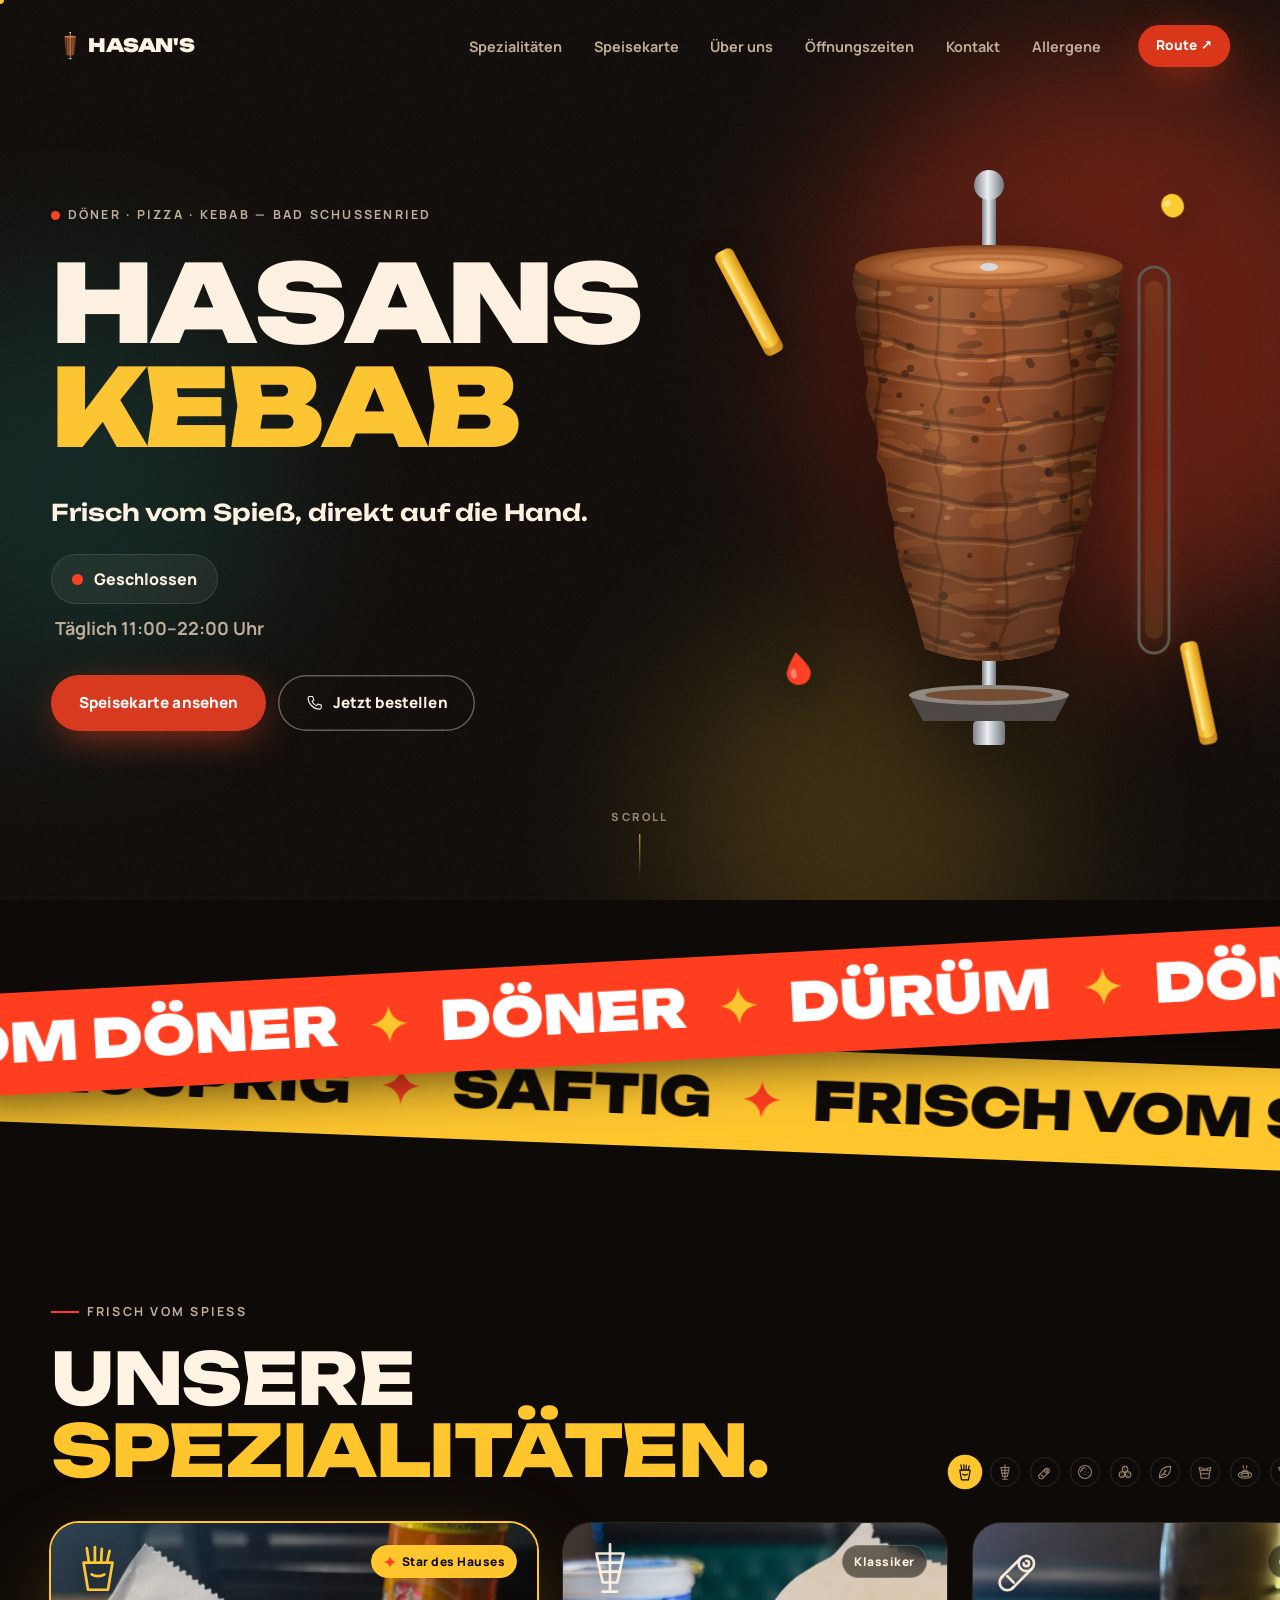
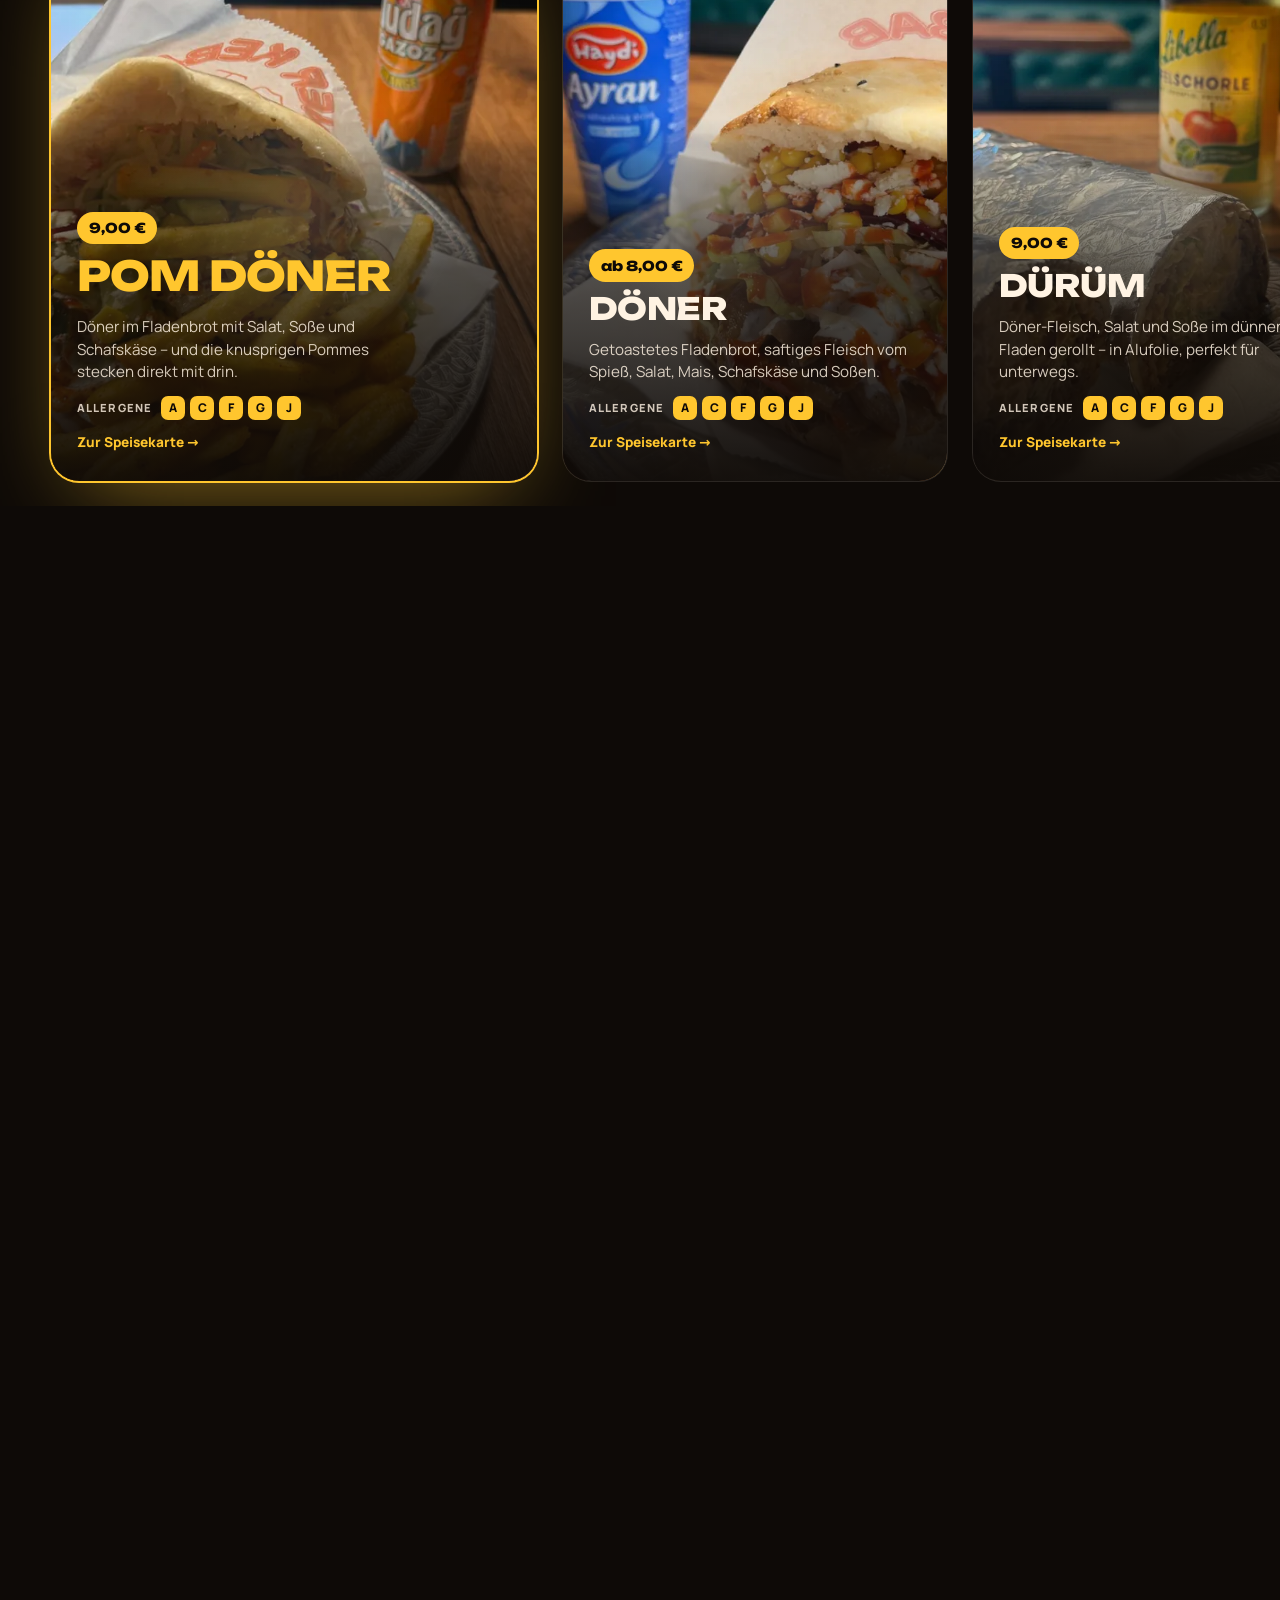
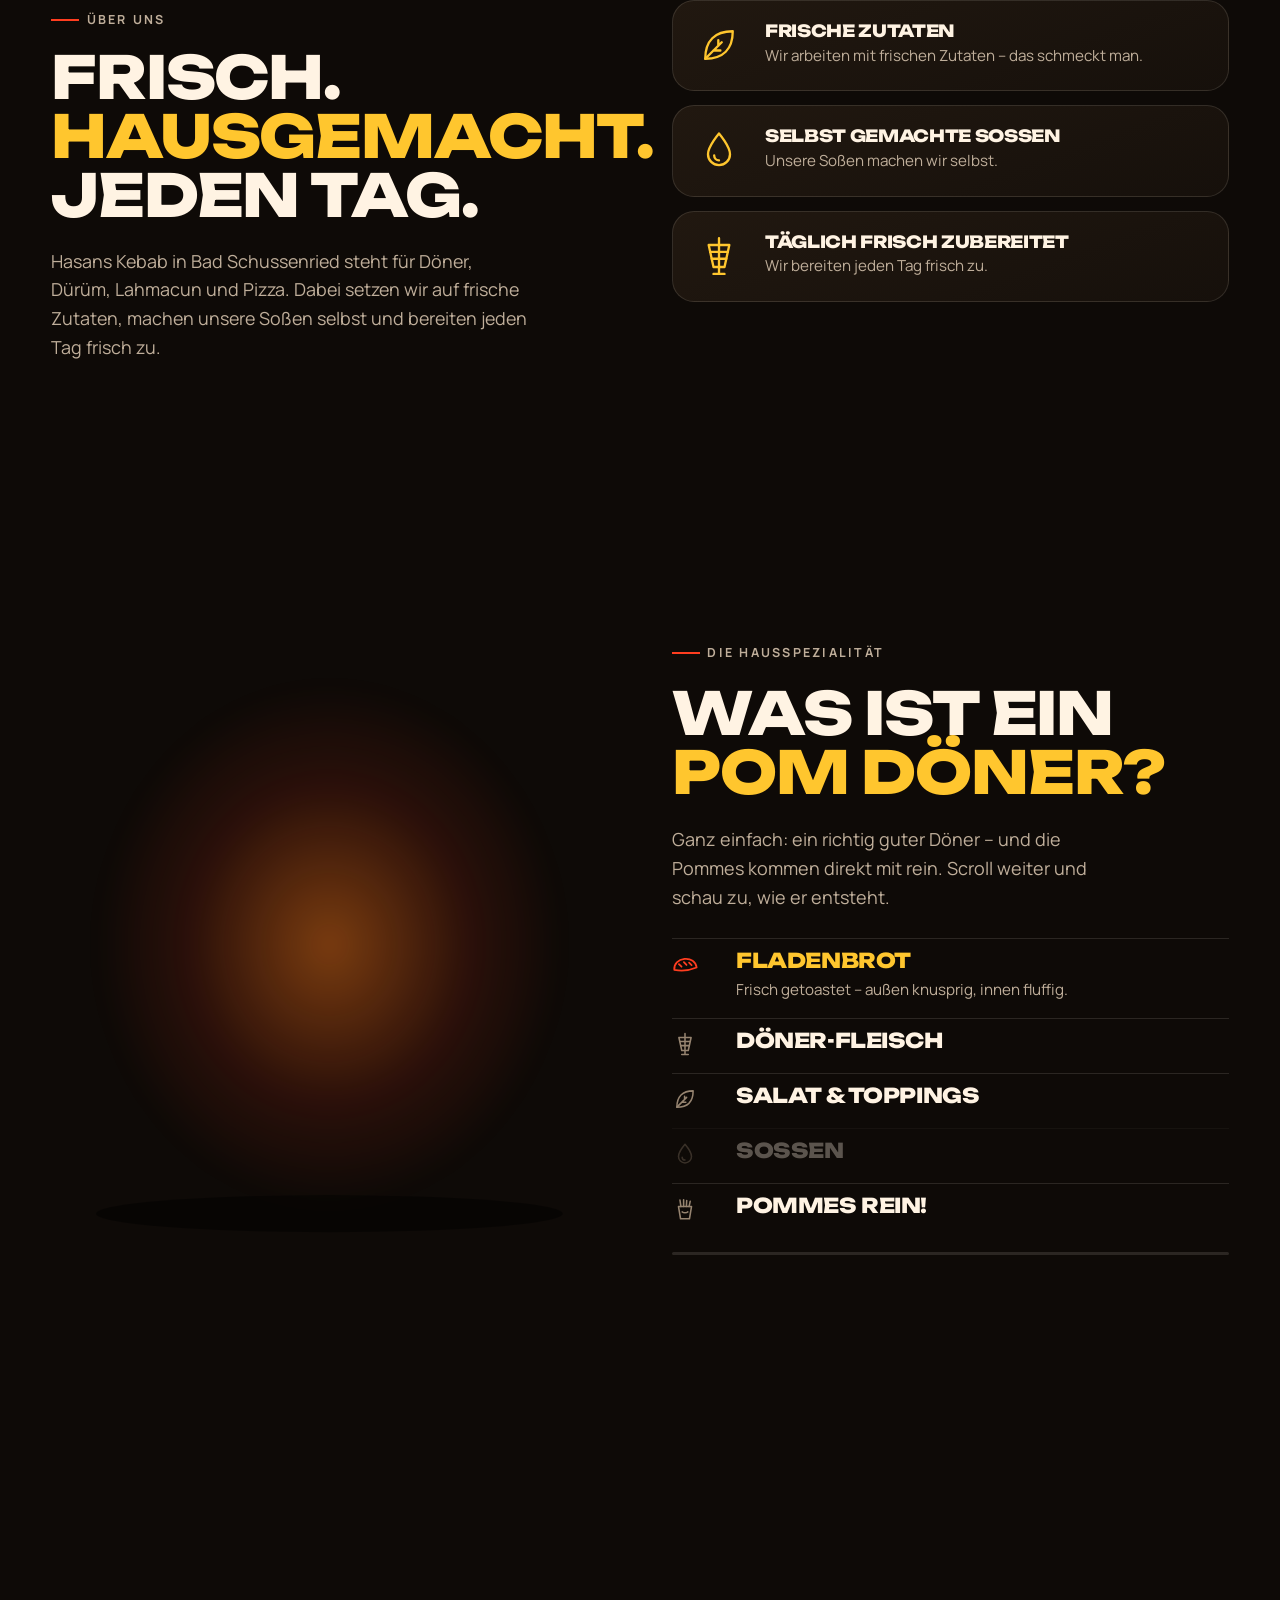
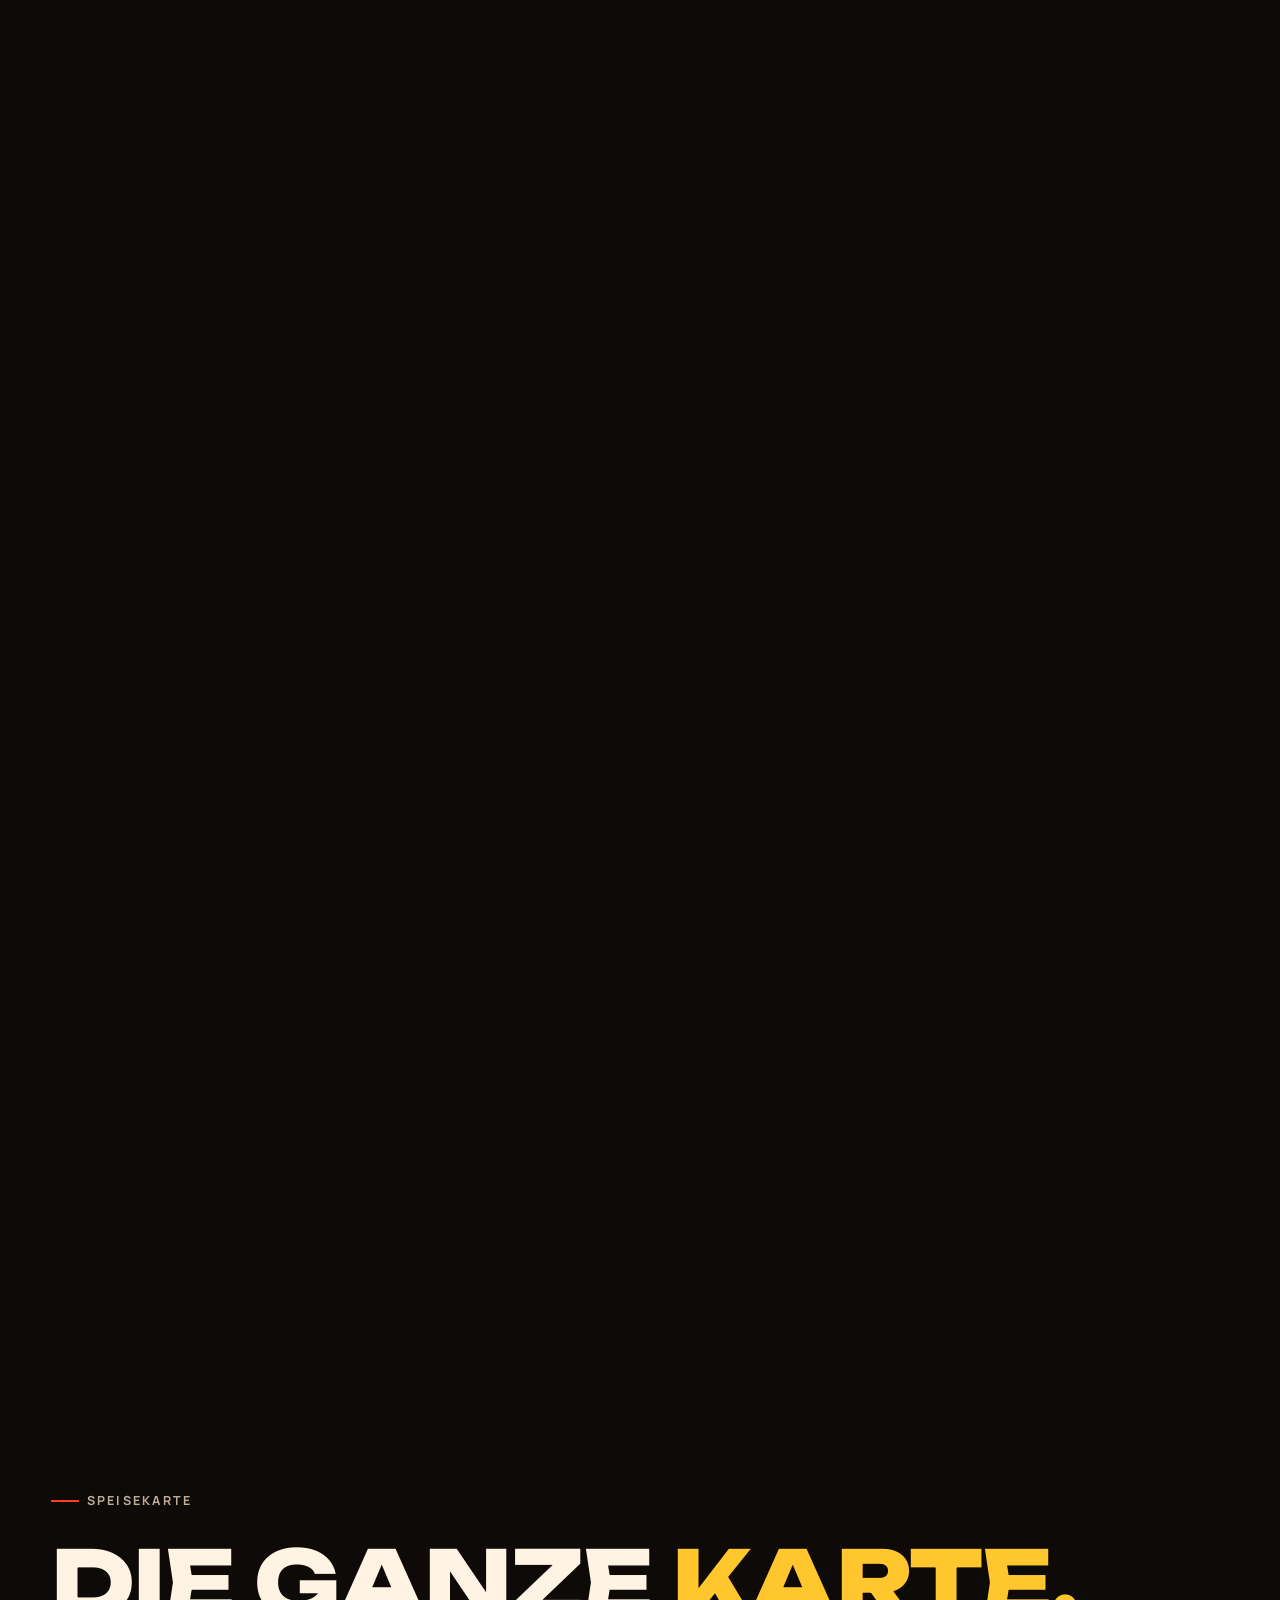
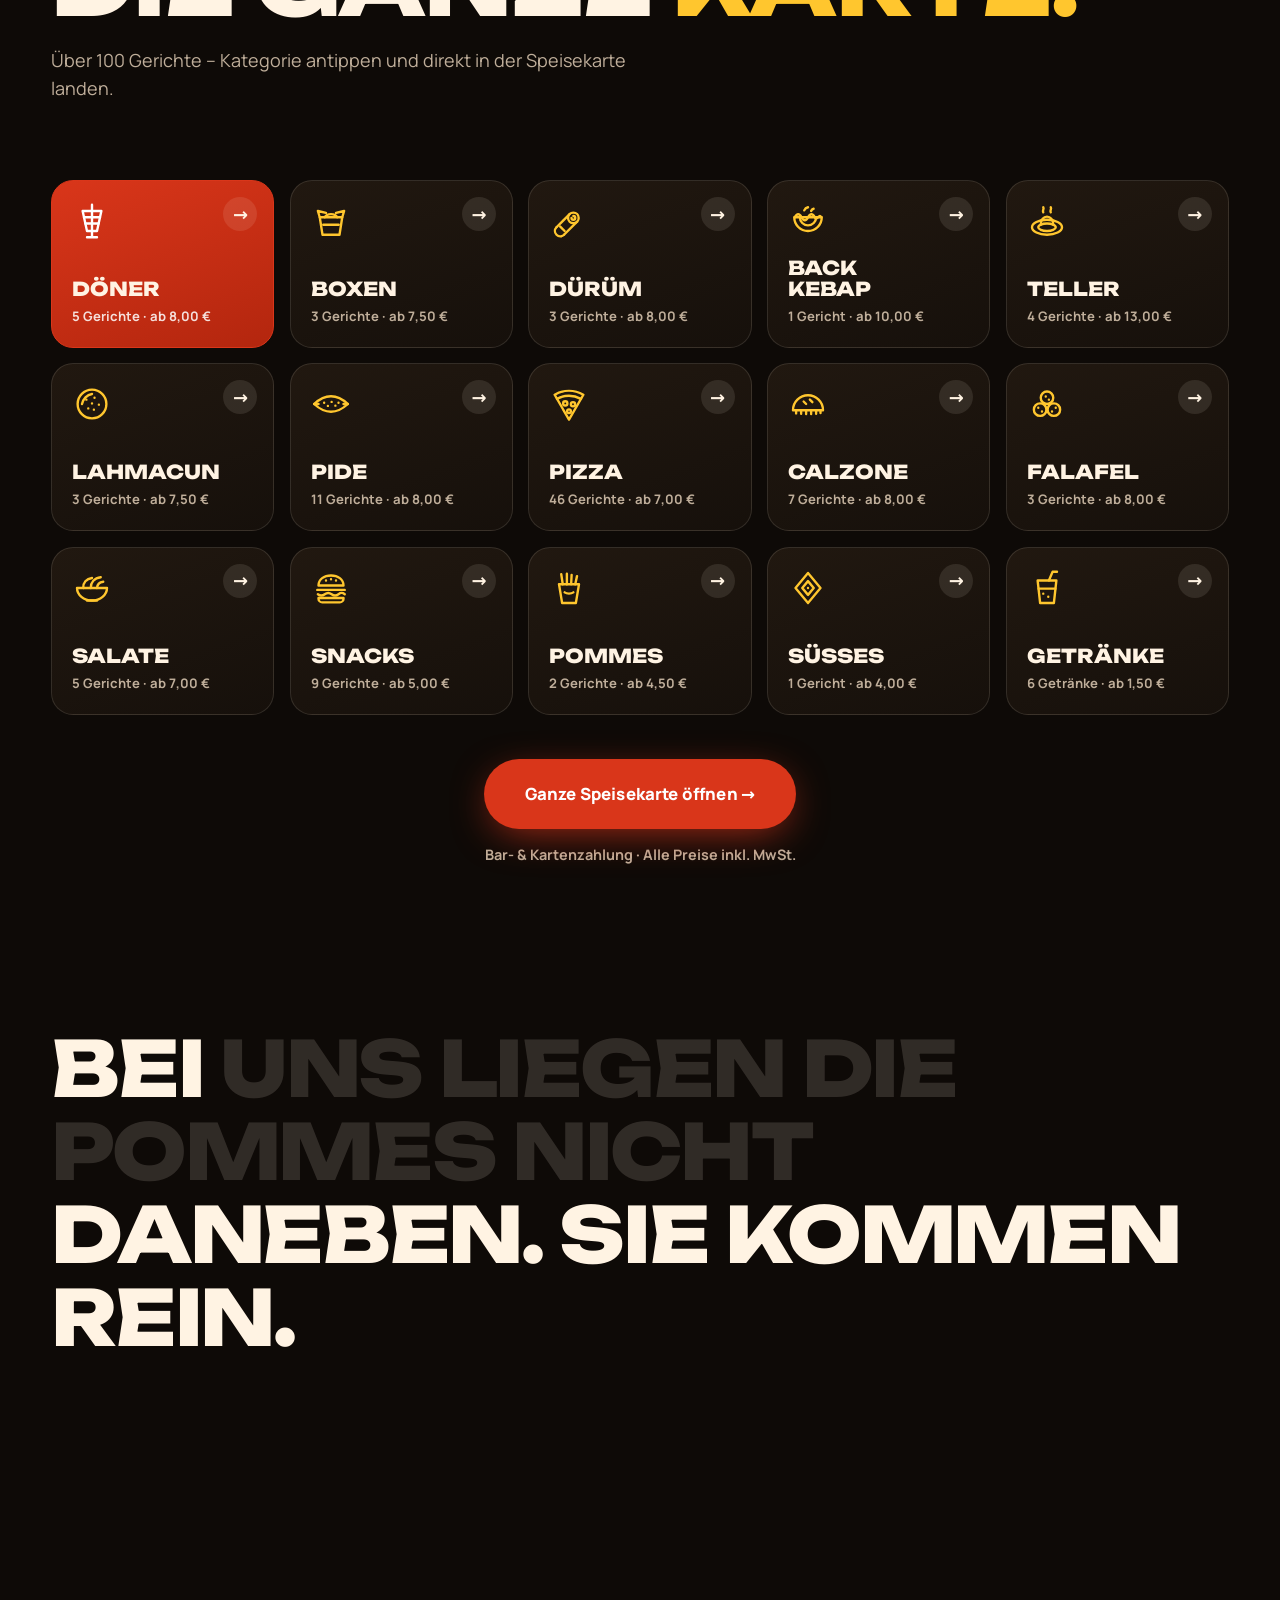
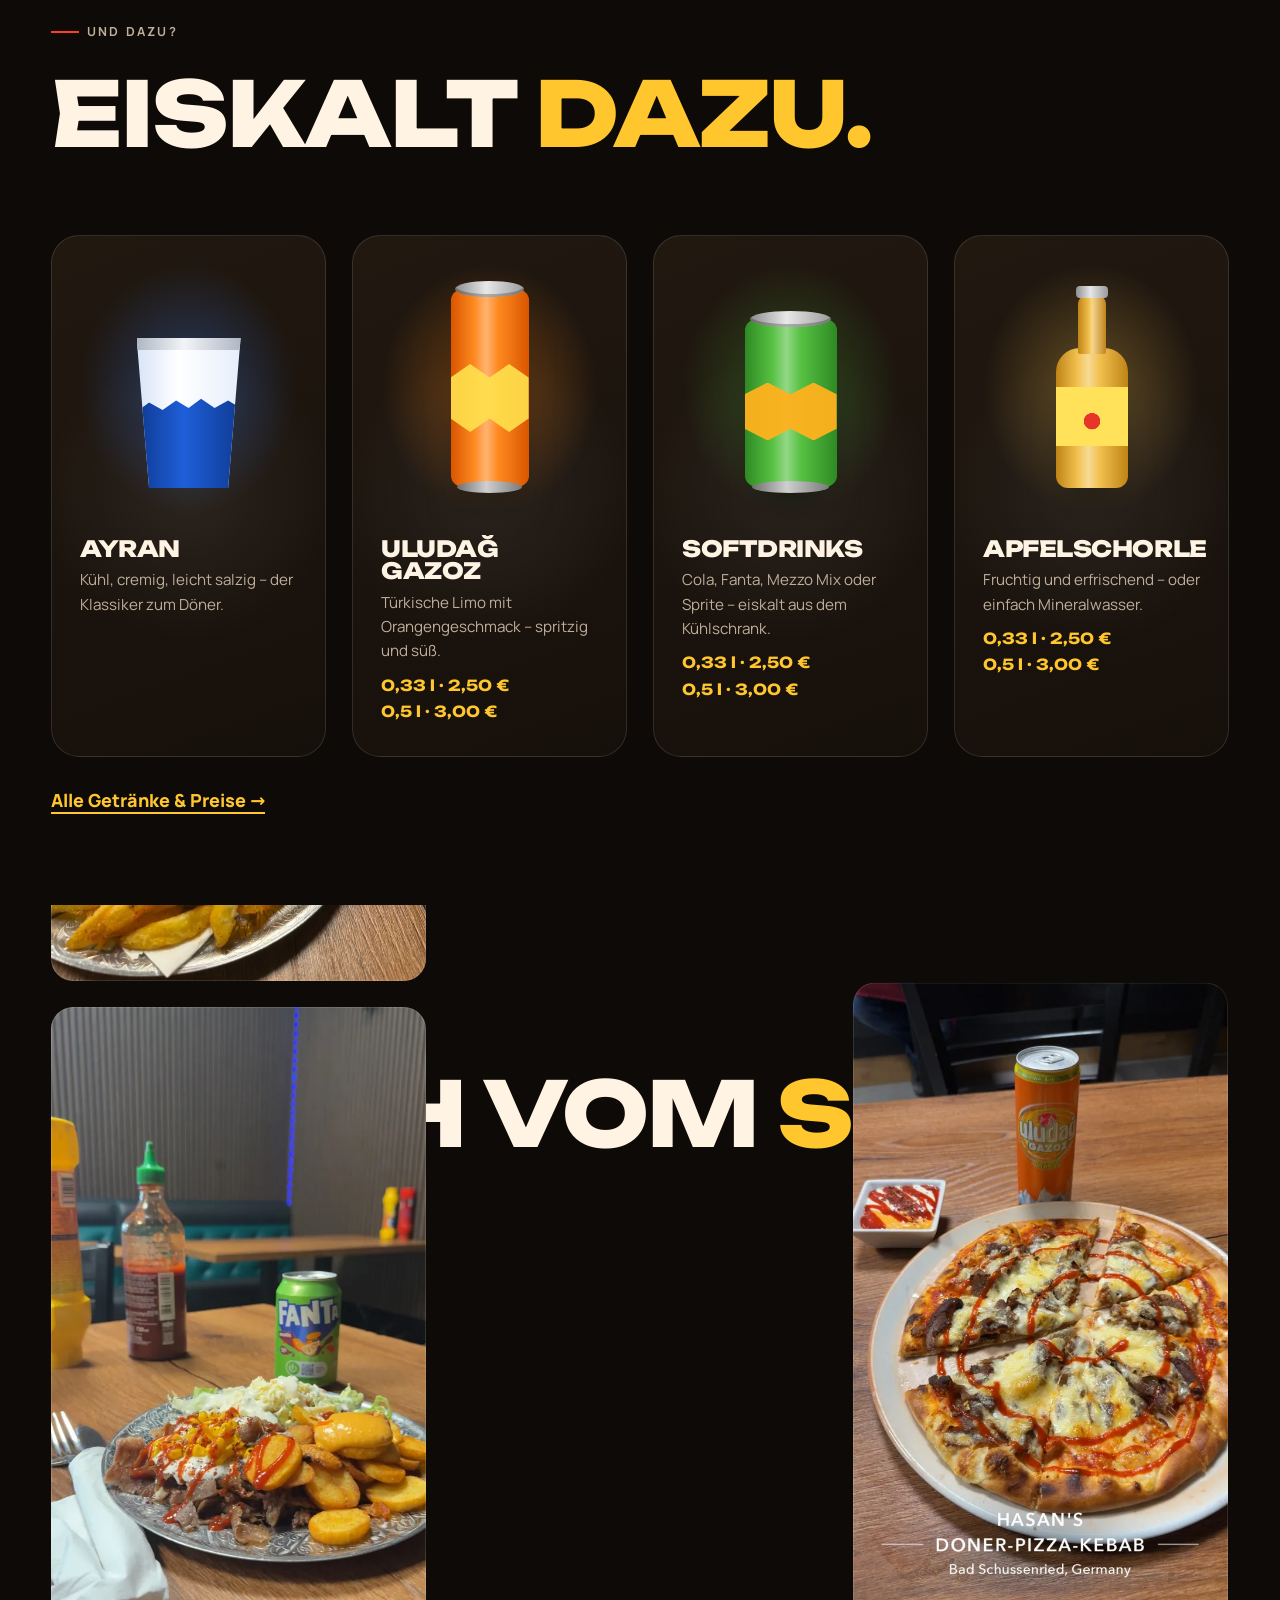
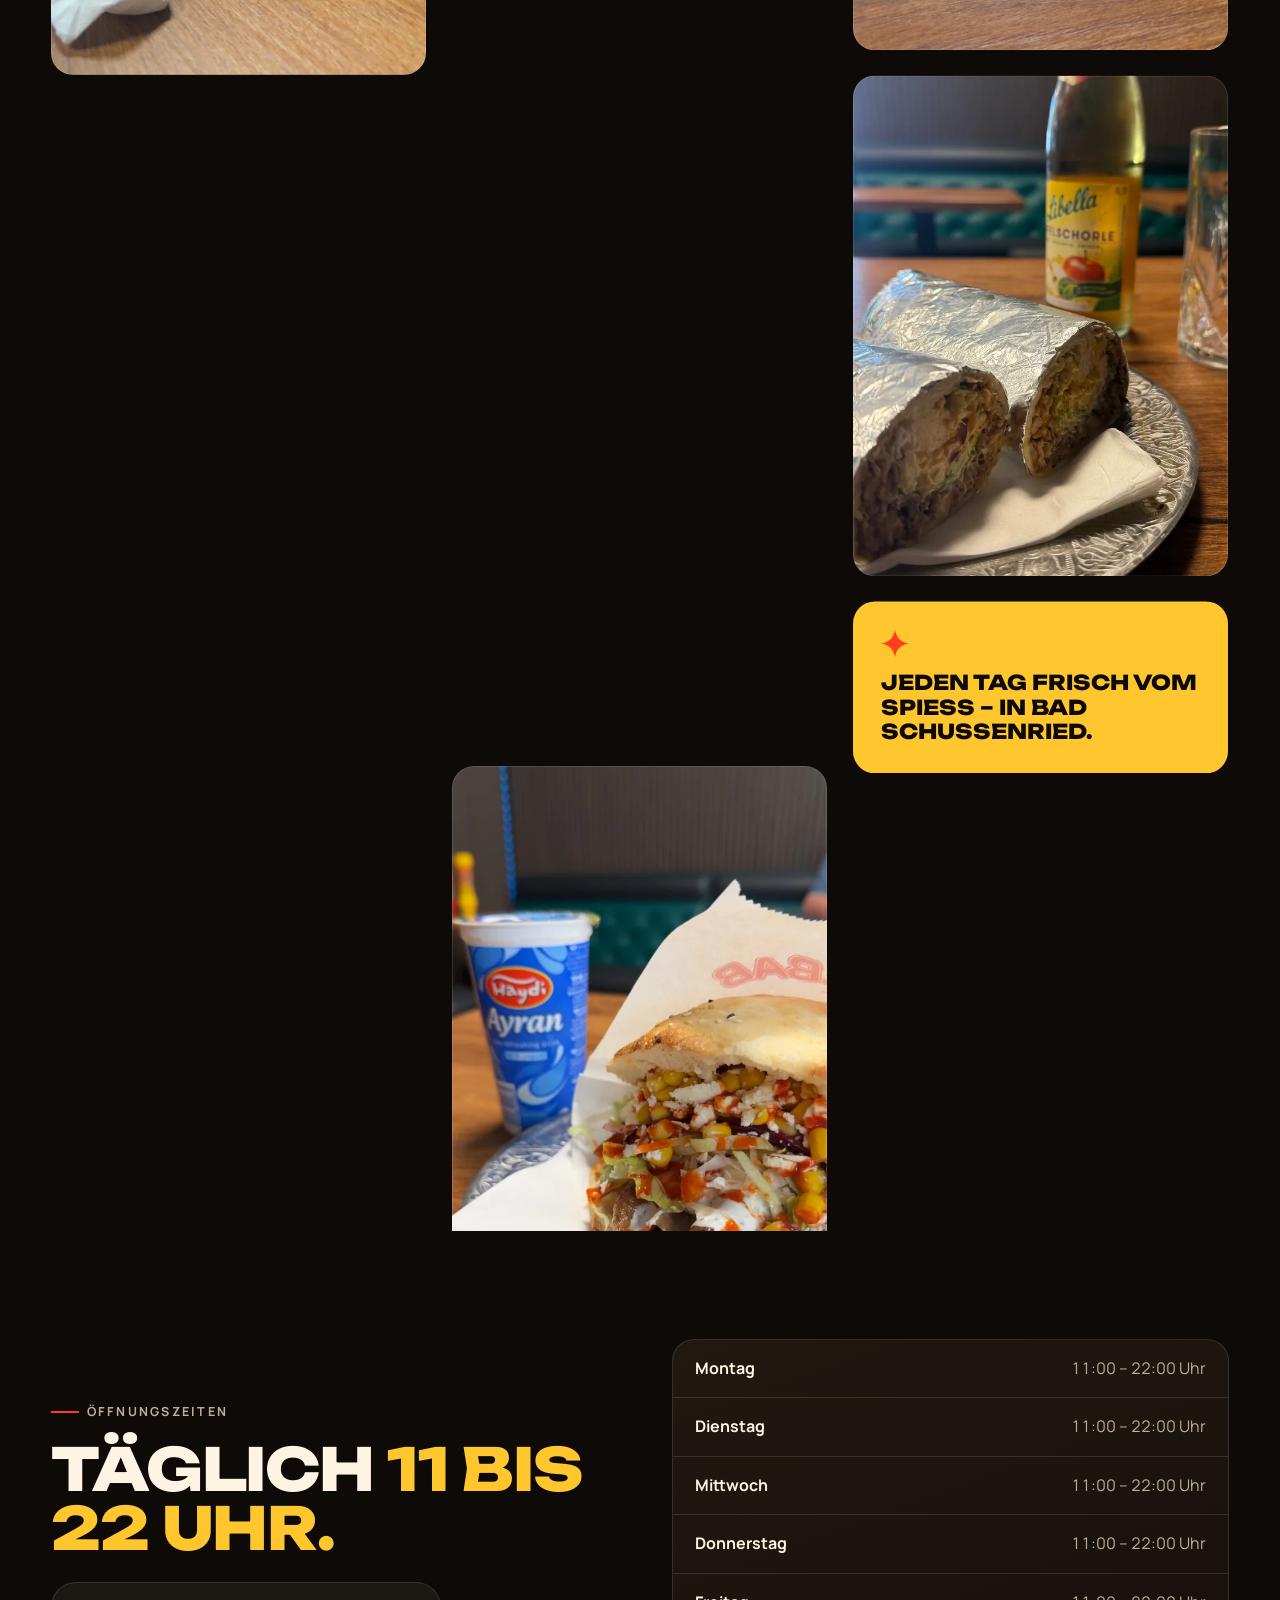
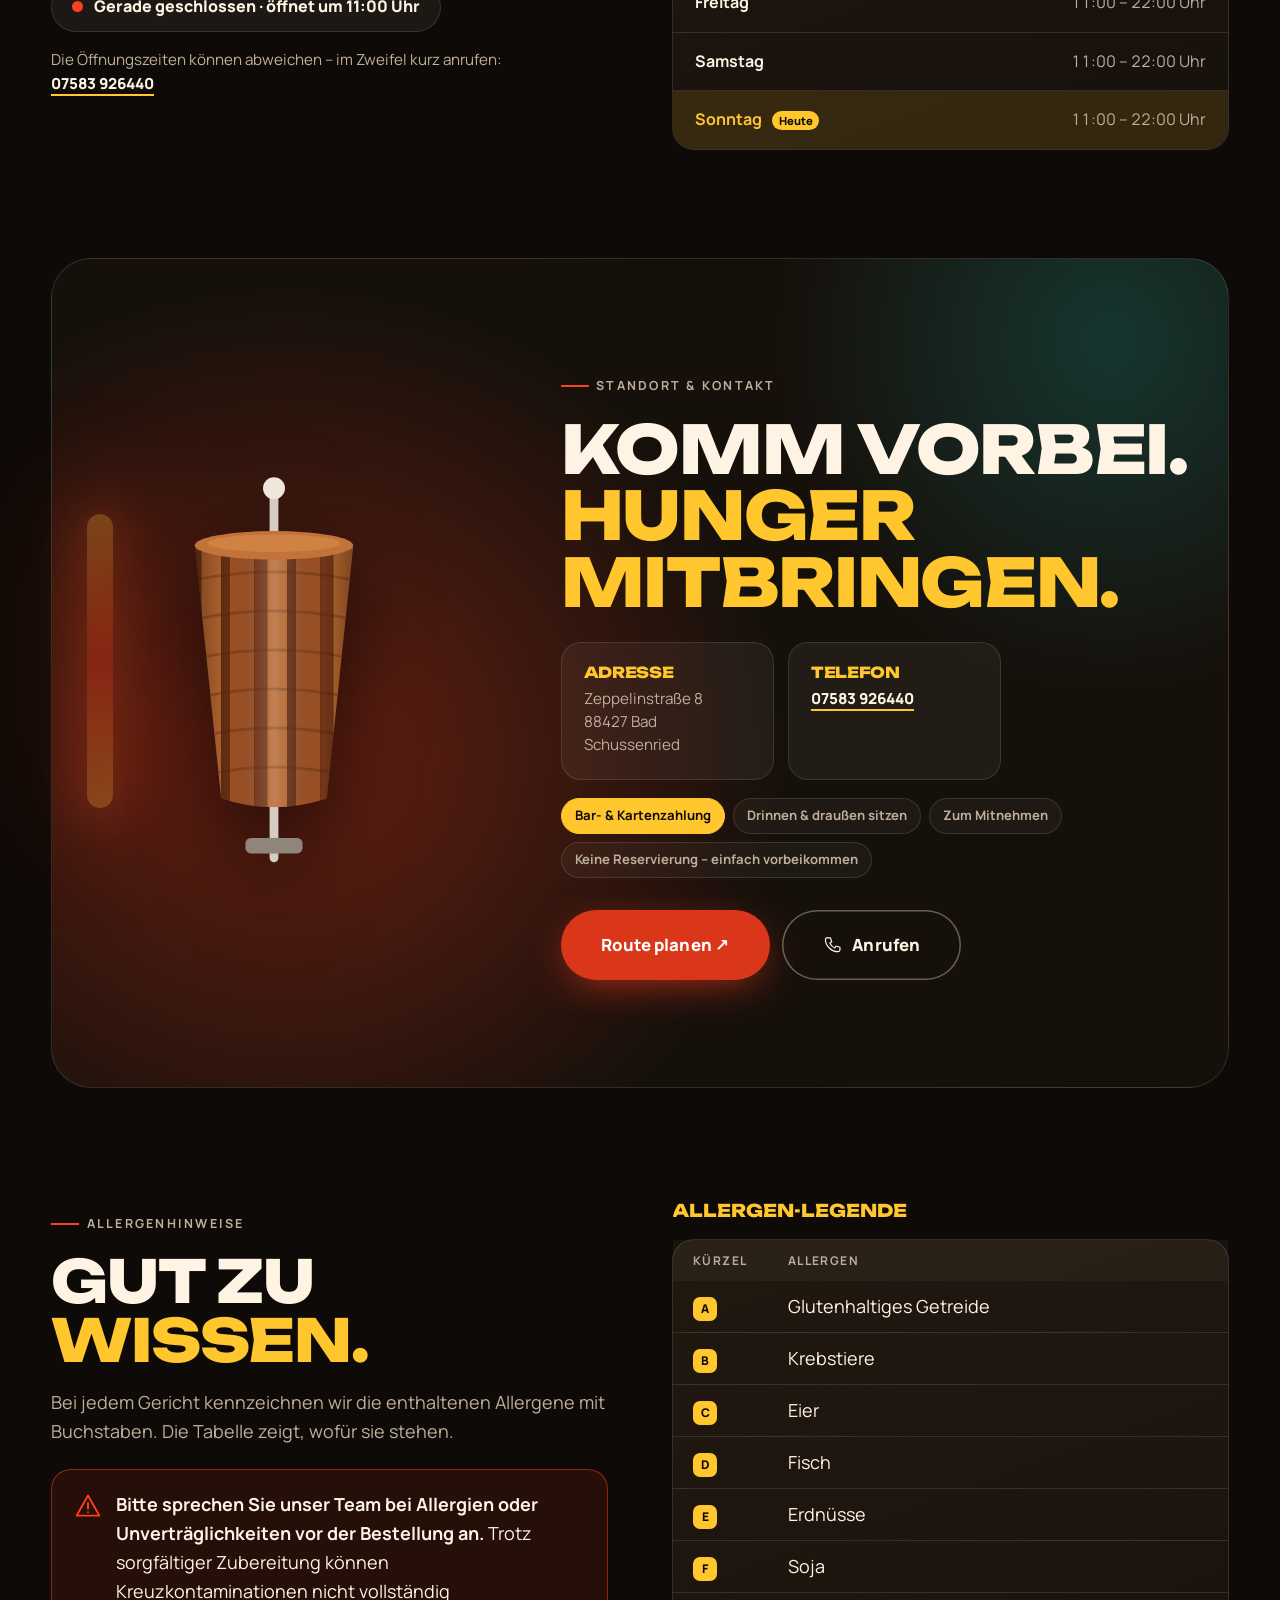
==== commit 8c010097: "Drop photo and additive placeholders, fix narrow-phone layout - Lahmacun, Falafel and Vegetarisch ca" ====
--- a/index.html
+++ b/index.html
@@ -16,7 +16,7 @@
 
   <link rel="preload" href="assets/fonts/unbounded-latin-wght-normal.woff2" as="font" type="font/woff2" crossorigin>
   <link rel="preload" href="assets/fonts/manrope-latin-wght-normal.woff2" as="font" type="font/woff2" crossorigin>
-  <link rel="stylesheet" href="assets/css/style.css?v=8">
+  <link rel="stylesheet" href="assets/css/style.css?v=9">
   <script>document.documentElement.classList.replace('no-js', 'js');</script>
 
   <script type="application/ld+json">
@@ -377,7 +377,6 @@
               <svg class="card__ico" aria-hidden="true"><use href="#l-lahmacun"/></svg>
               <span class="card__tag">Türkischer Klassiker</span>
               <div class="card__body">
-                <span class="fehlt card__fehlt">[Foto fehlt – bitte liefern]</span>
                 <span class="card__price">7,50 €</span>
                 <h3 class="card__title">Lahmacun</h3>
                 <p>Mit Salat und Soße. Als Spezial auch mit Drehspieß – siehe Speisekarte.</p>
@@ -394,7 +393,6 @@
               <svg class="card__ico" aria-hidden="true"><use href="#l-falafel"/></svg>
               <span class="card__tag">Vegetarisch</span>
               <div class="card__body">
-                <span class="fehlt card__fehlt">[Foto fehlt – bitte liefern]</span>
                 <span class="card__price">8,00 €</span>
                 <h3 class="card__title">Falafel</h3>
                 <p>Im Fladenbrot mit Salat und Soße. Auch im Rollteig oder als Teller.</p>
@@ -411,7 +409,6 @@
               <svg class="card__ico" aria-hidden="true"><use href="#l-blatt"/></svg>
               <span class="card__tag">Ohne Fleisch</span>
               <div class="card__body">
-                <span class="fehlt card__fehlt">[Foto fehlt – bitte liefern]</span>
                 <span class="card__price">ab 8,00 €</span>
                 <h3 class="card__title">Vegetarisch</h3>
                 <p>Vegetarisches Fladenbrot, Halloumi mit gegrilltem Käse oder Dürüm vegetarisch – mit Salat und Soße.</p>
@@ -919,7 +916,6 @@
             <svg class="allergy__ico" aria-hidden="true"><use href="#l-hinweis"/></svg>
             <p><strong>Bitte sprechen Sie unser Team bei Allergien oder Unverträglichkeiten vor der Bestellung an.</strong> Trotz sorgfältiger Zubereitung können Kreuzkontaminationen nicht vollständig ausgeschlossen werden.</p>
           </div>
-          <p class="allergy__additives">Die <strong>Zahlen</strong> hinter den Gerichten in der Speisekarte stehen für Zusatzstoffe. <span class="fehlt">[Erklärung der Zusatzstoff-Nummern 2–9 fehlt – bitte ergänzen]</span></p>
         </div>
         <table class="allergy__table" data-reveal>
           <caption>Allergen-Legende</caption>
@@ -964,7 +960,7 @@
     <button class="lightbox__btn lightbox__next" type="button" aria-label="Nächstes Bild">→</button>
   </dialog>
 
-  <script src="assets/js/common.js?v=8" defer></script>
-  <script src="assets/js/main.js?v=8" defer></script>
+  <script src="assets/js/common.js?v=9" defer></script>
+  <script src="assets/js/main.js?v=9" defer></script>
 </body>
 </html>
--- a/assets/css/style.css
+++ b/assets/css/style.css
@@ -932,7 +932,7 @@
 .page-head__back:hover { color: var(--fry); translate: -4px 0; }
 .page-head__title {
   margin: .25em 0 .3em;
-  font-size: clamp(2.2rem, 9.5vw, 8rem);
+  font-size: clamp(1.9rem, 9.5vw, 8rem);
   font-weight: 900;
   line-height: .95;
   letter-spacing: -.035em;
@@ -1355,7 +1355,7 @@
 }
 .gericht__allergene .allergen { min-width: 0; height: auto; padding: 0; color: inherit; background: none; font-weight: inherit; font-size: inherit; text-decoration: underline dotted rgba(255, 243, 227, .35); text-underline-offset: 2px; }
 
-/* Platzhalter-Bild auf Gerichte-Karten (bis echte Fotos da sind) */
+/* Gerichte-Karten ohne Foto: großes Symbol statt Bild */
 .card__media--placeholder {
   display: grid;
   justify-items: center;
@@ -1364,7 +1364,6 @@
   background: radial-gradient(circle at 50% 30%, rgba(255, 122, 26, .28), transparent 60%), linear-gradient(160deg, #2c1e13, #16100b);
 }
 .card__placeholder-ico { width: 46%; max-width: 170px; height: auto; aspect-ratio: 1; color: rgba(255, 198, 46, .42); stroke-width: 1.2; }
-.card__fehlt { display: table; margin-bottom: 10px; font-size: .72rem; line-height: 1.5; }
 
 /* ---------- Über uns ---------- */
 .about, .hours, .allergy {
@@ -1583,8 +1582,10 @@
 
 @media (max-width: 480px) {
   /* lange Wörter wie „Spezialitäten“ passen in der breiten Schrift sonst nicht in die Zeile */
-  .section-title, .menu__head .section-title, .about .section-title, .hours .section-title, .allergy .section-title { font-size: clamp(1.7rem, 8vw, 2.4rem); overflow-wrap: break-word; }
+  .section-title, .menu__head .section-title, .about .section-title, .hours .section-title, .allergy .section-title, .visit__title { font-size: clamp(1.7rem, 8vw, 2.4rem); overflow-wrap: break-word; }
   .card__media--placeholder { padding-top: 14%; }
+  /* „Heute“ unter den Wochentag, sonst wird die Tabelle bei „Donnerstag“ zu breit */
+  .hours__table tr.is-today th::after { display: table; margin: 6px 0 0; }
   .card__placeholder-ico { width: 32%; }
 }
 
@@ -1592,6 +1593,7 @@
   .hero__actions .btn { flex: 1 1 100%; }
   /* „Apfelschorle“ soll neben der Flasche ganz in die Zeile passen */
   .drink h3 { font-size: clamp(.95rem, 3.9vw, 1.4rem); overflow-wrap: break-word; hyphens: auto; }
+  .hours__table th, .hours__table td { padding: 13px 12px; font-size: .95rem; }
 }
 
 /* ---------- Weniger Bewegung ---------- */
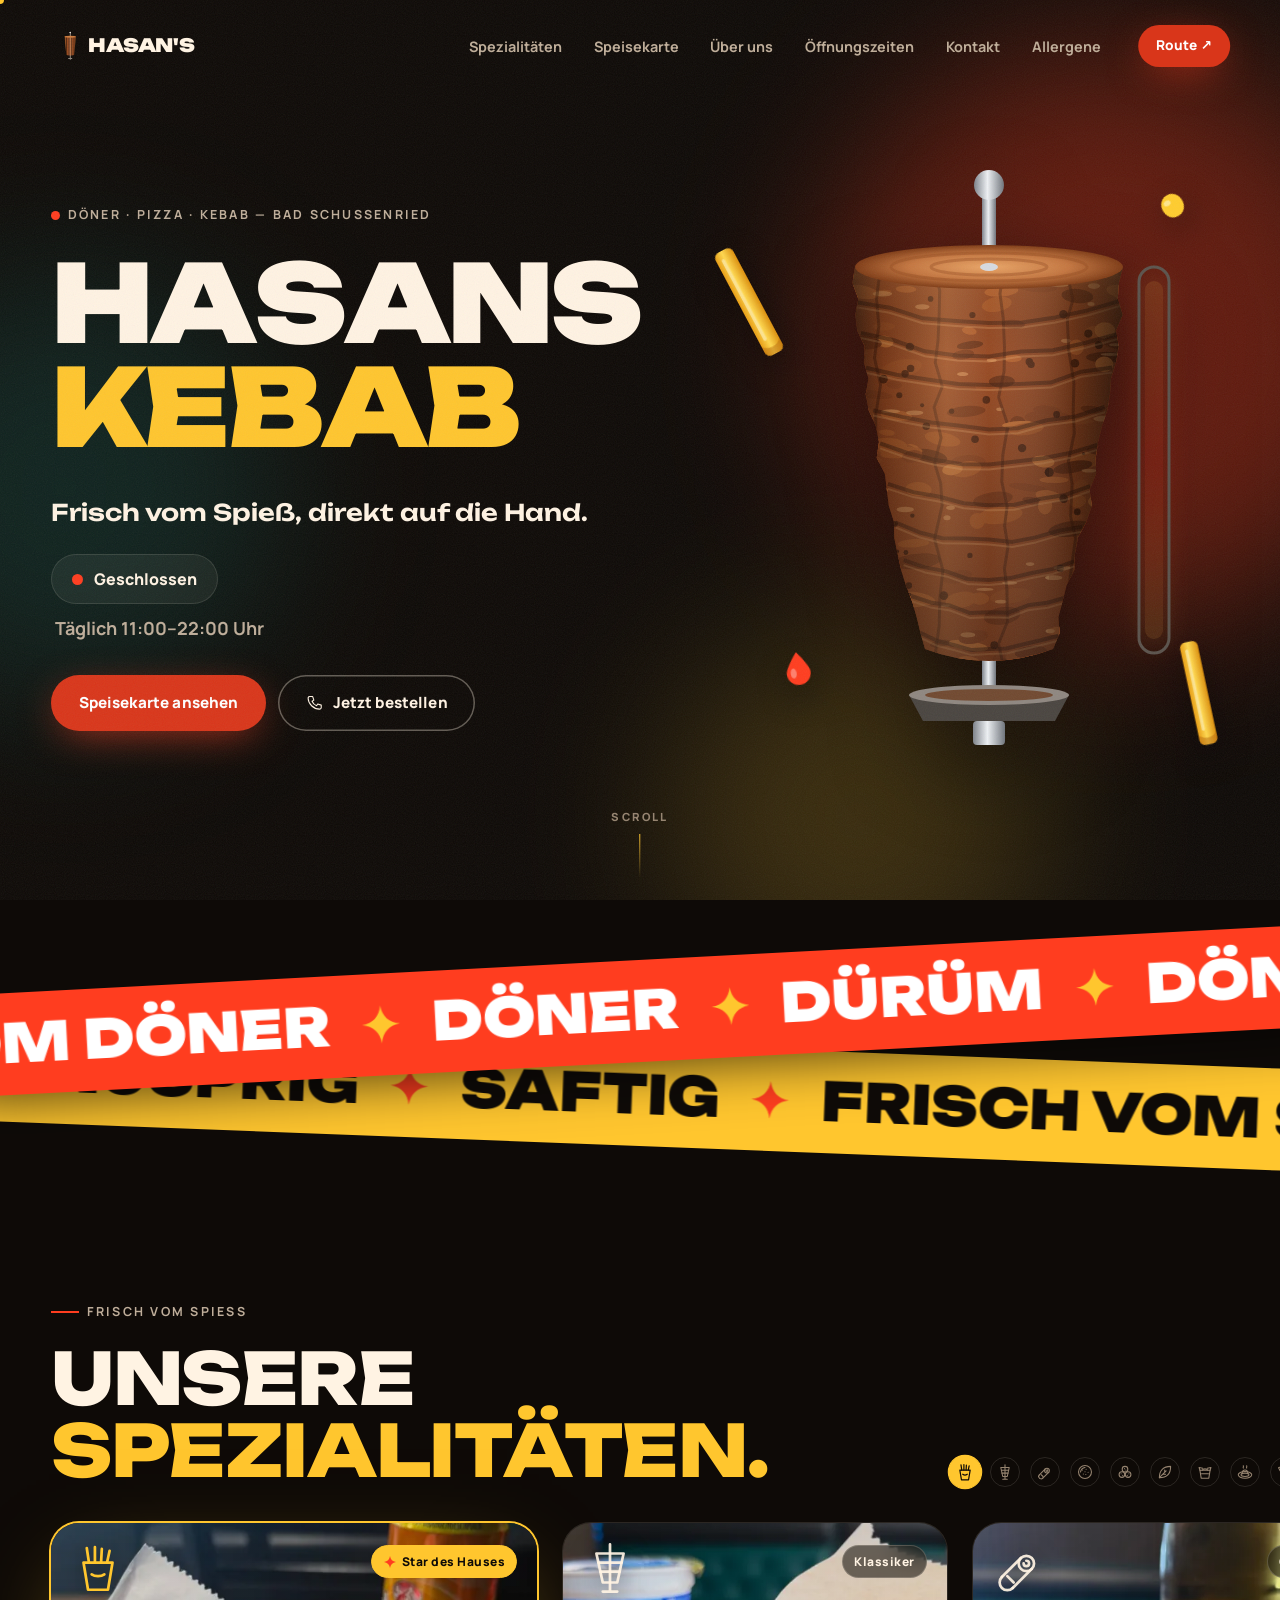
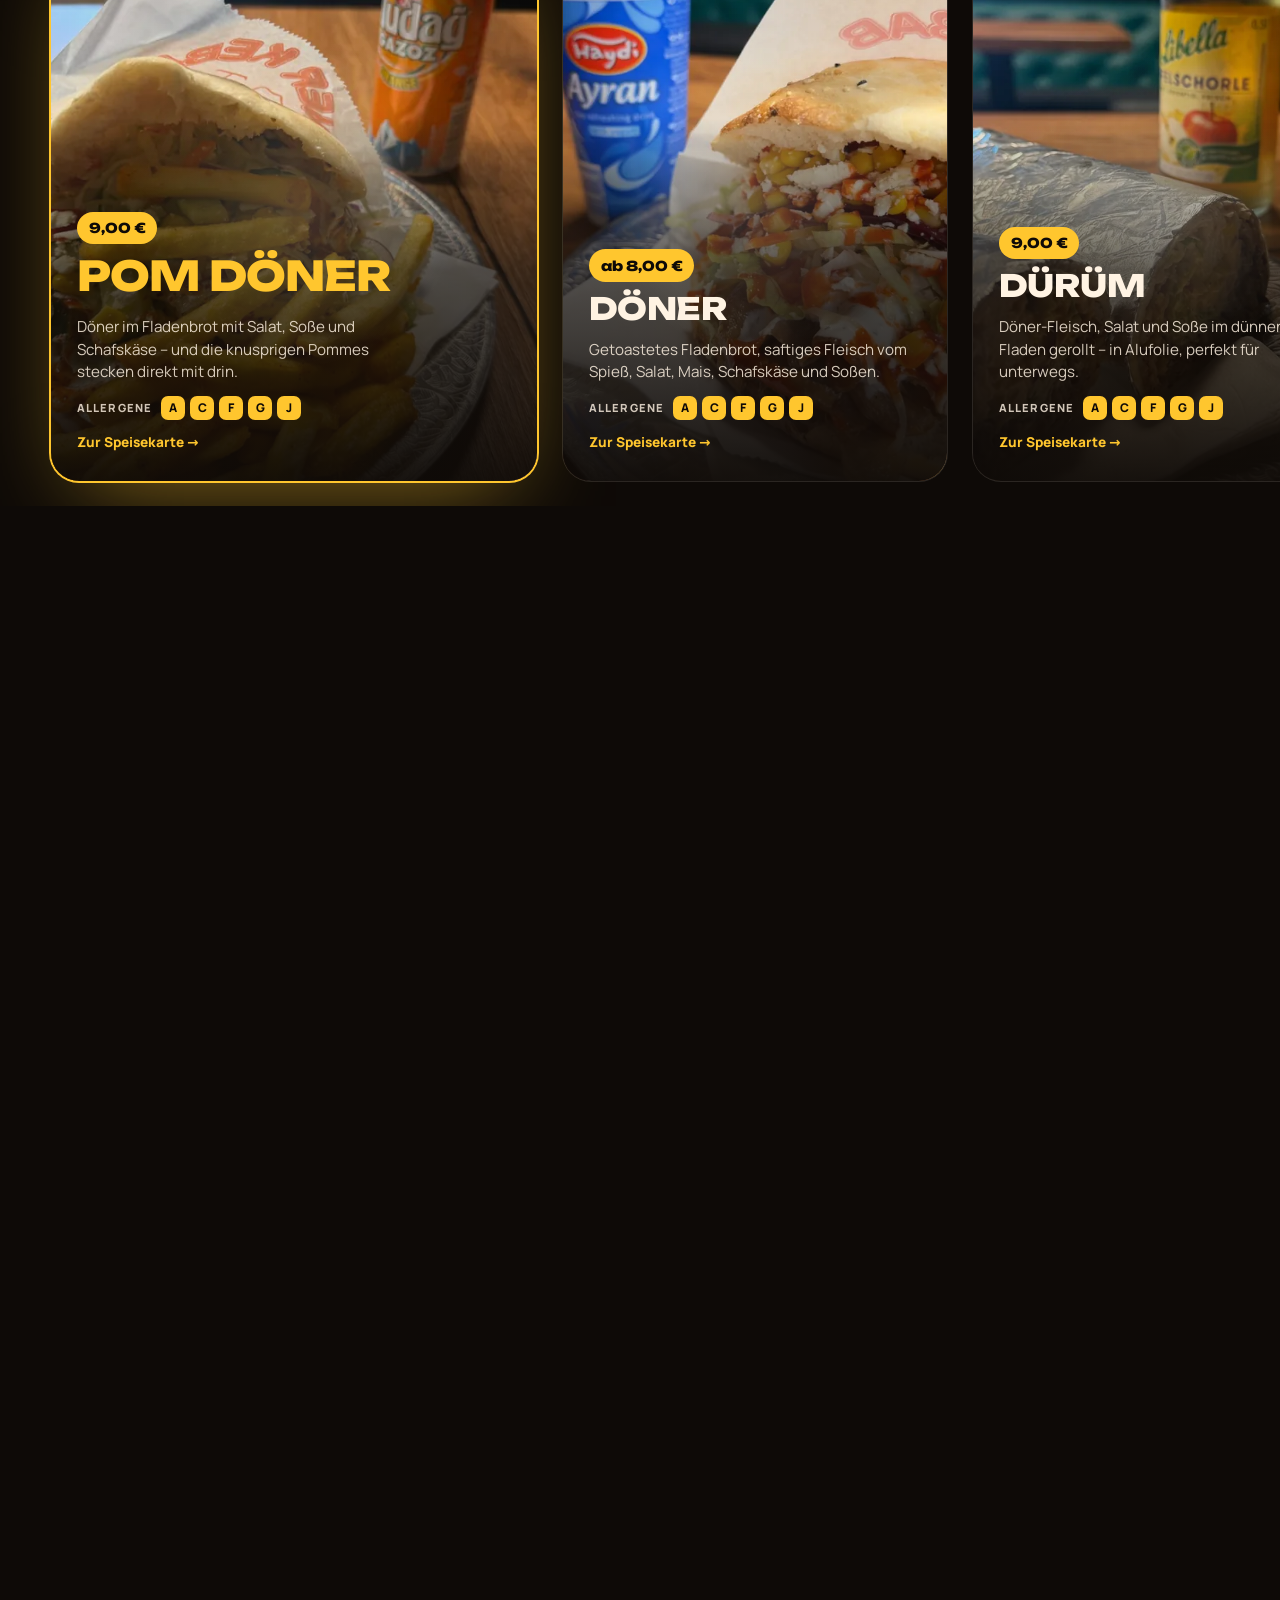
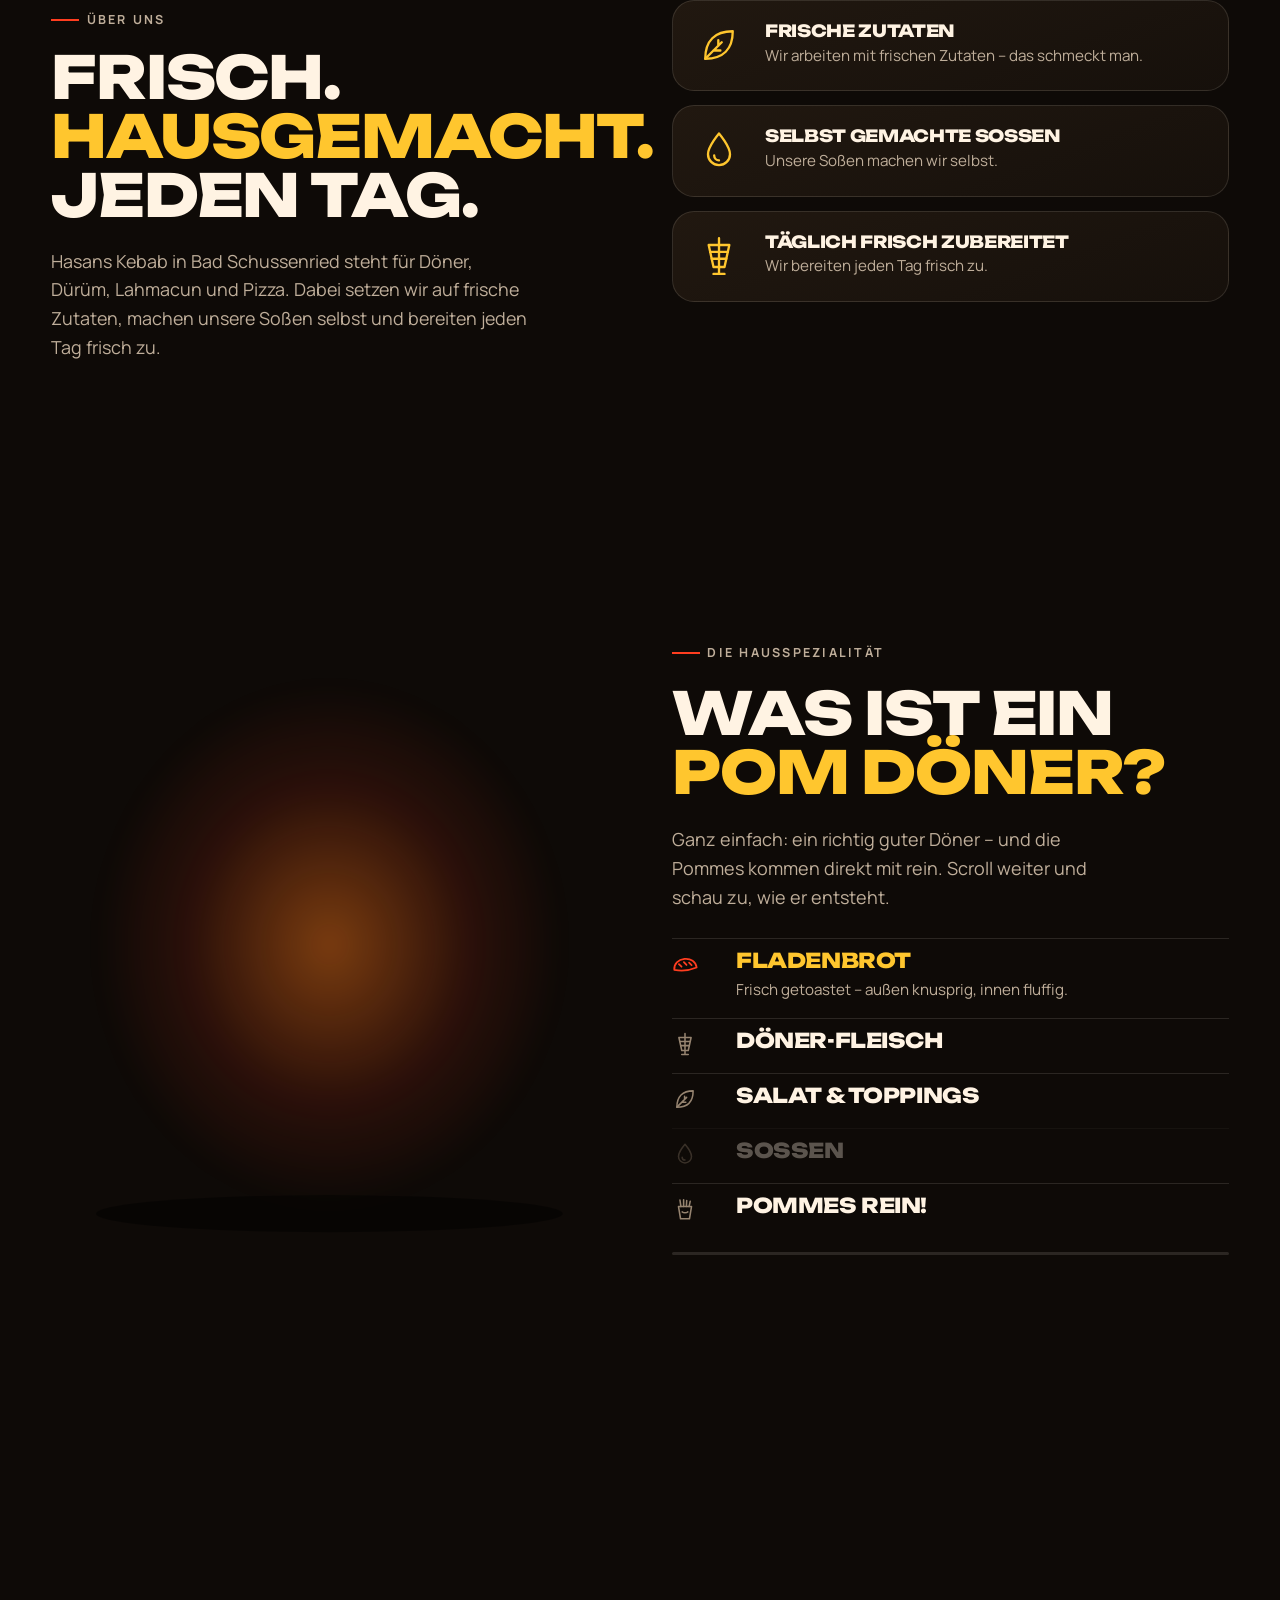
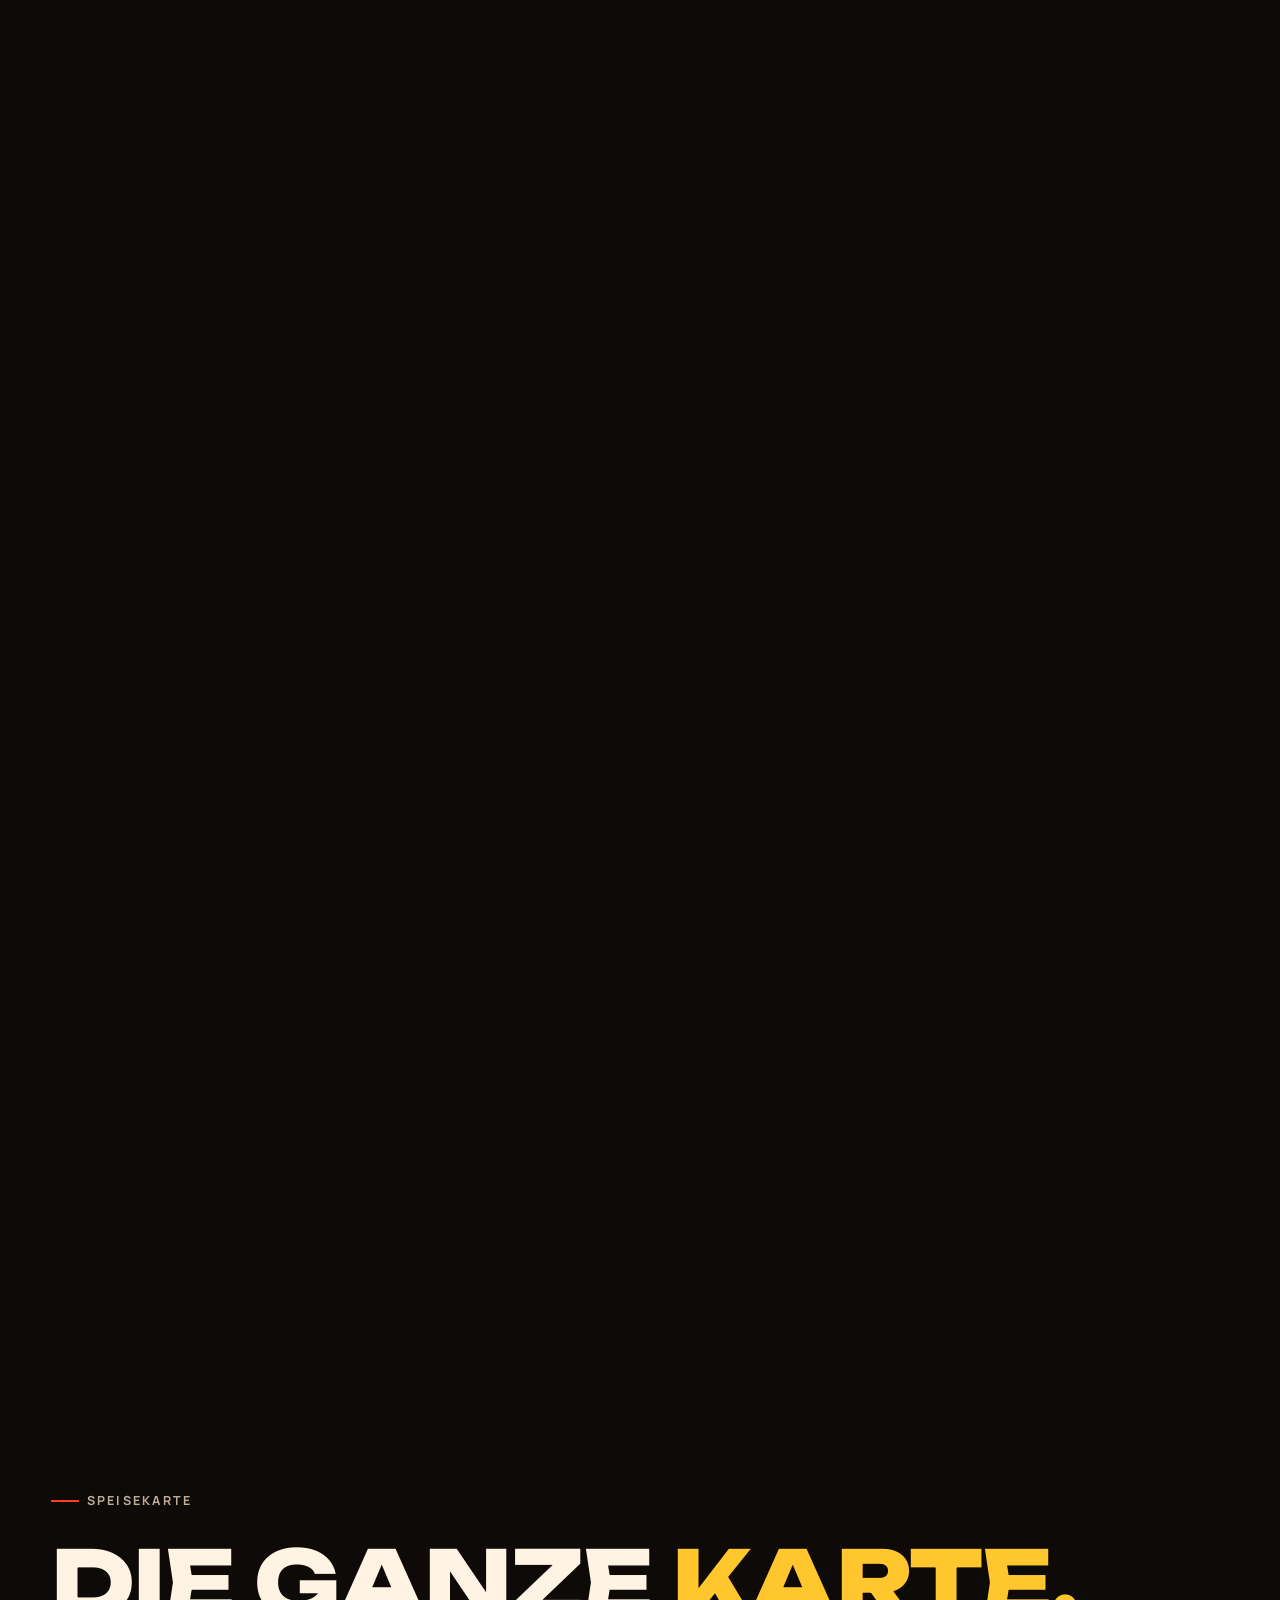
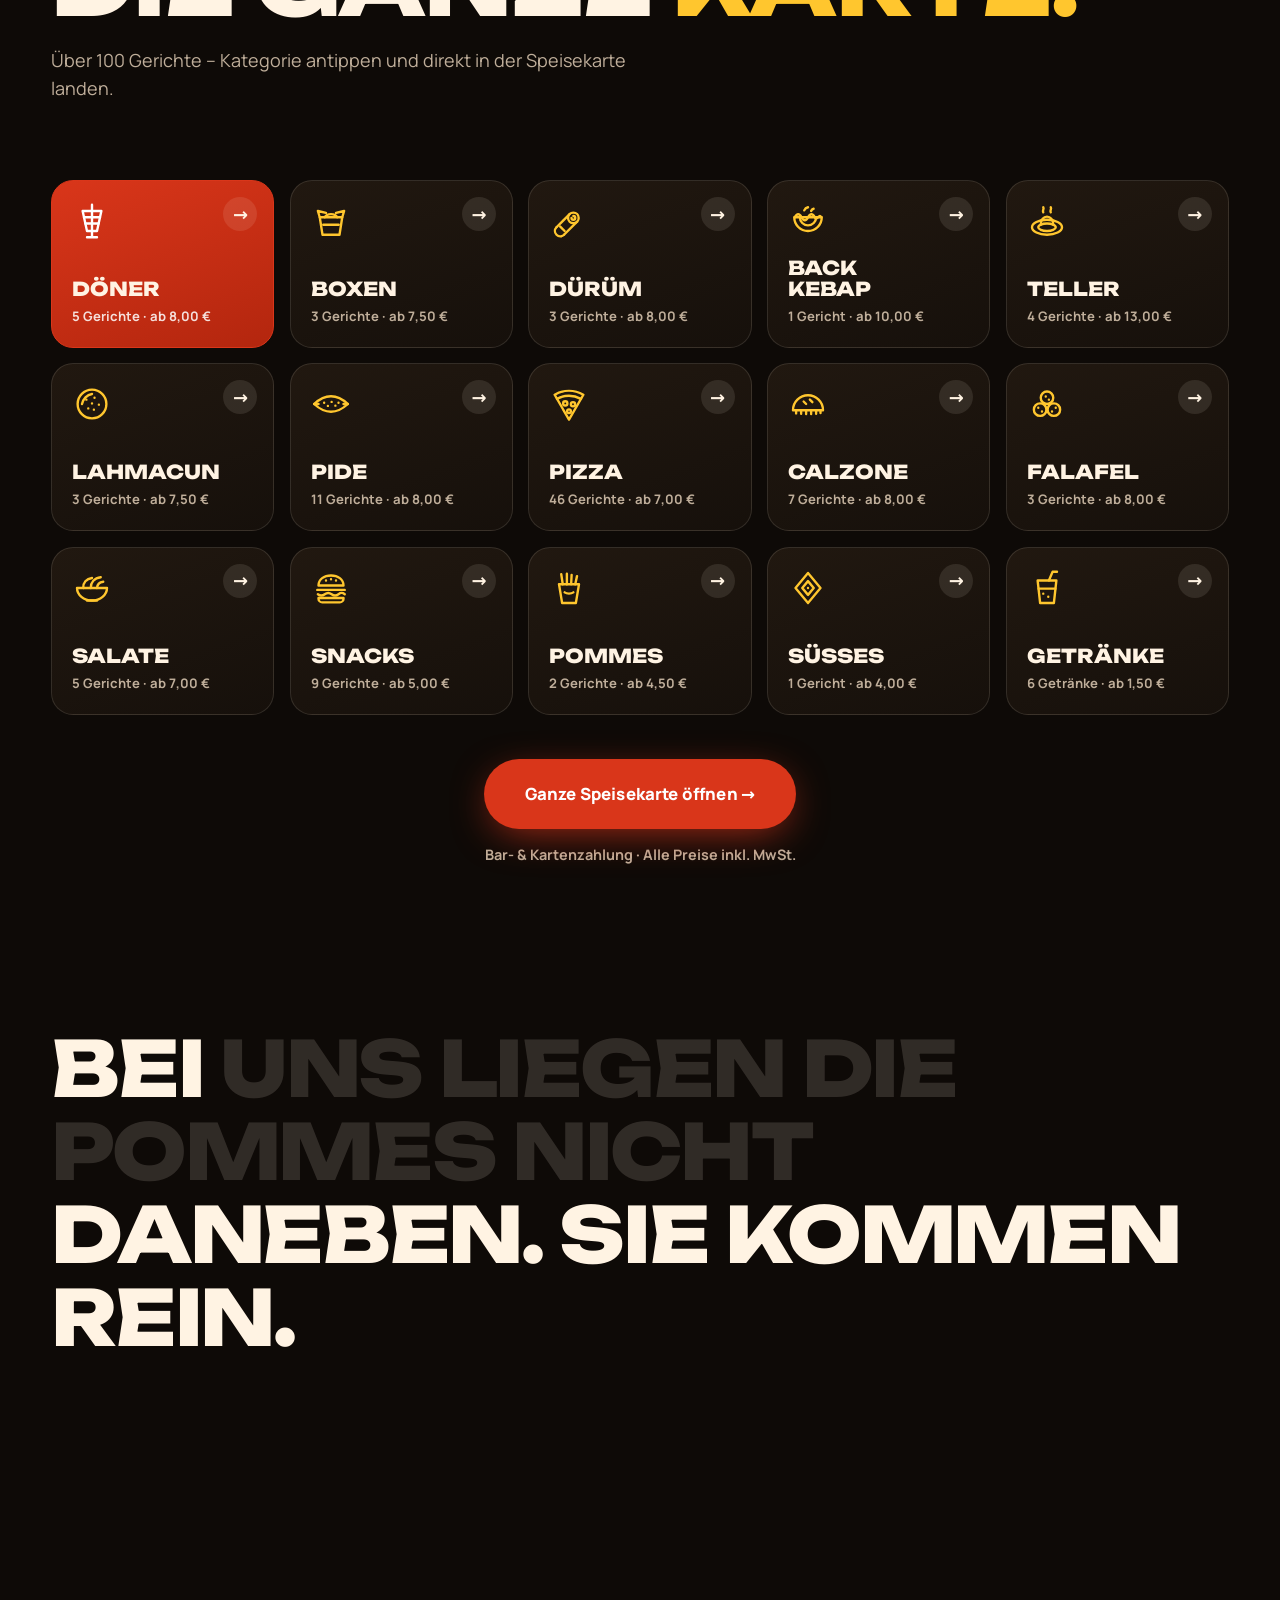
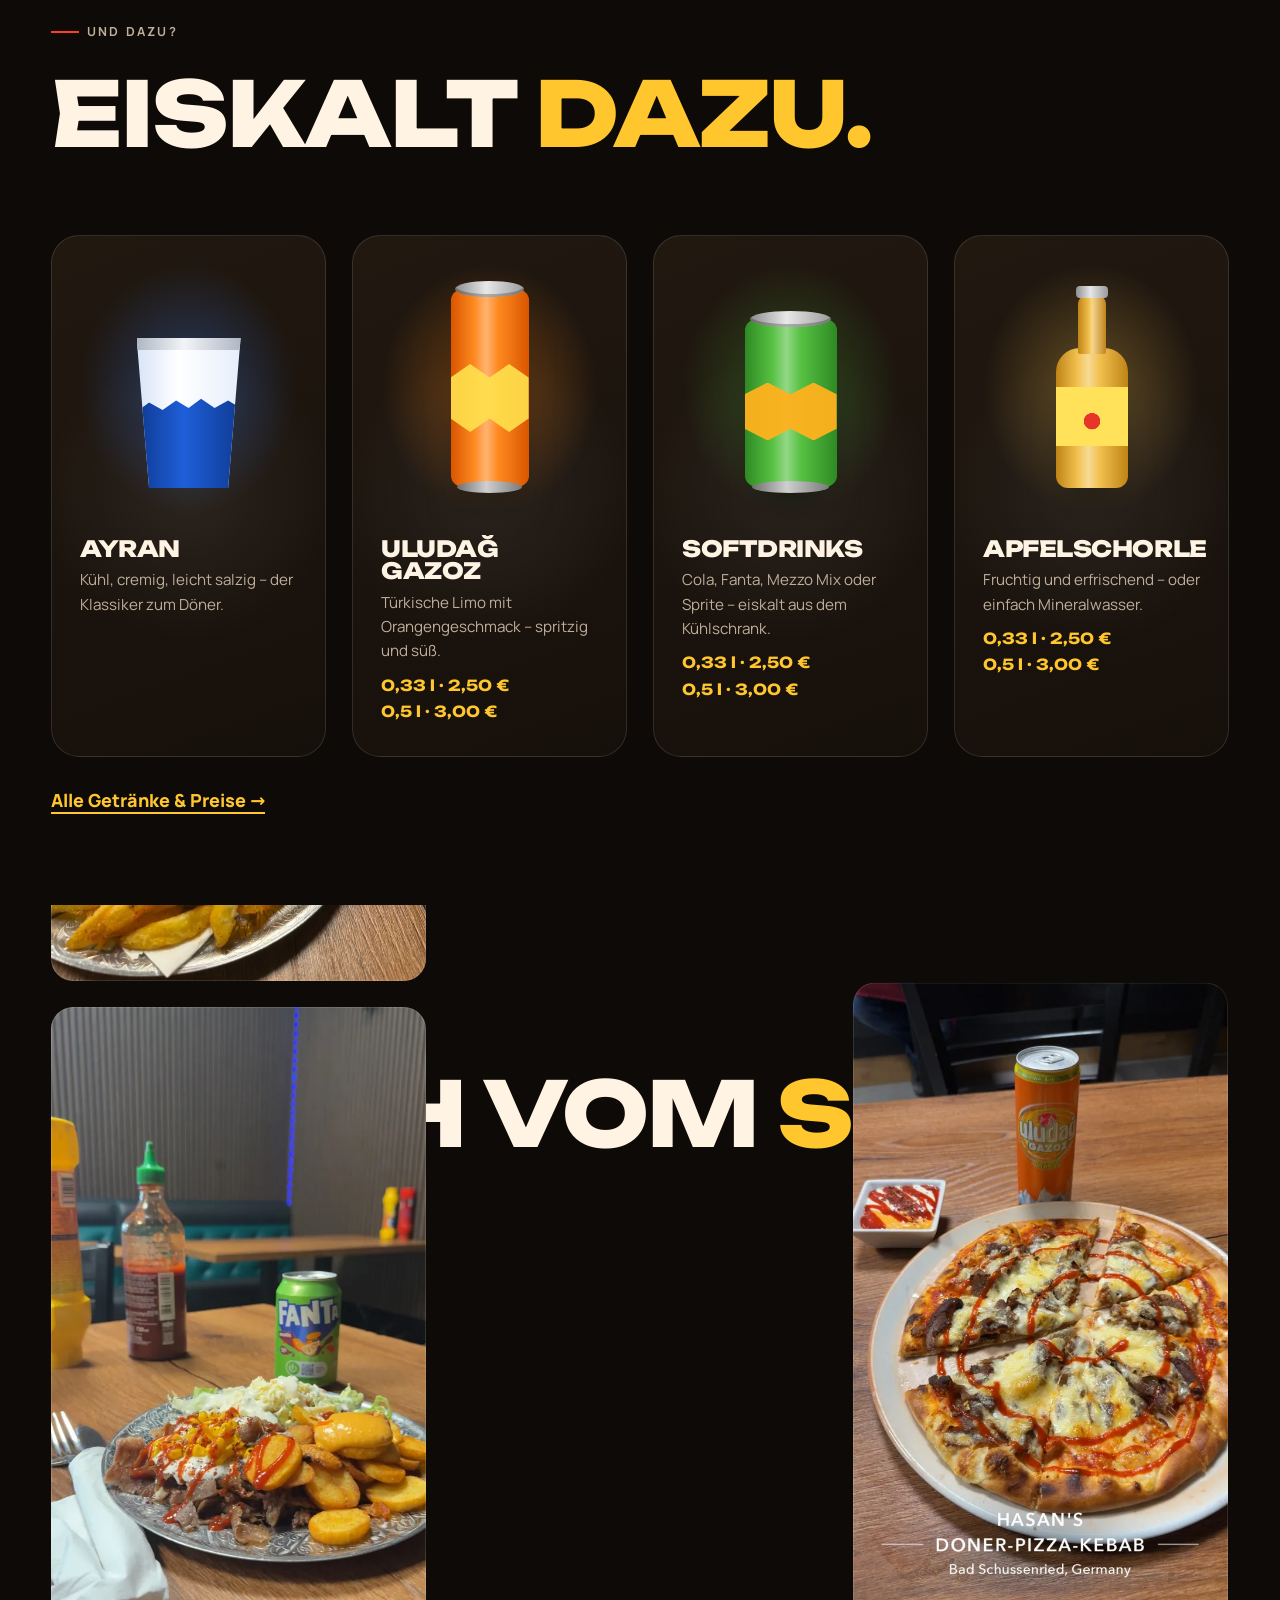
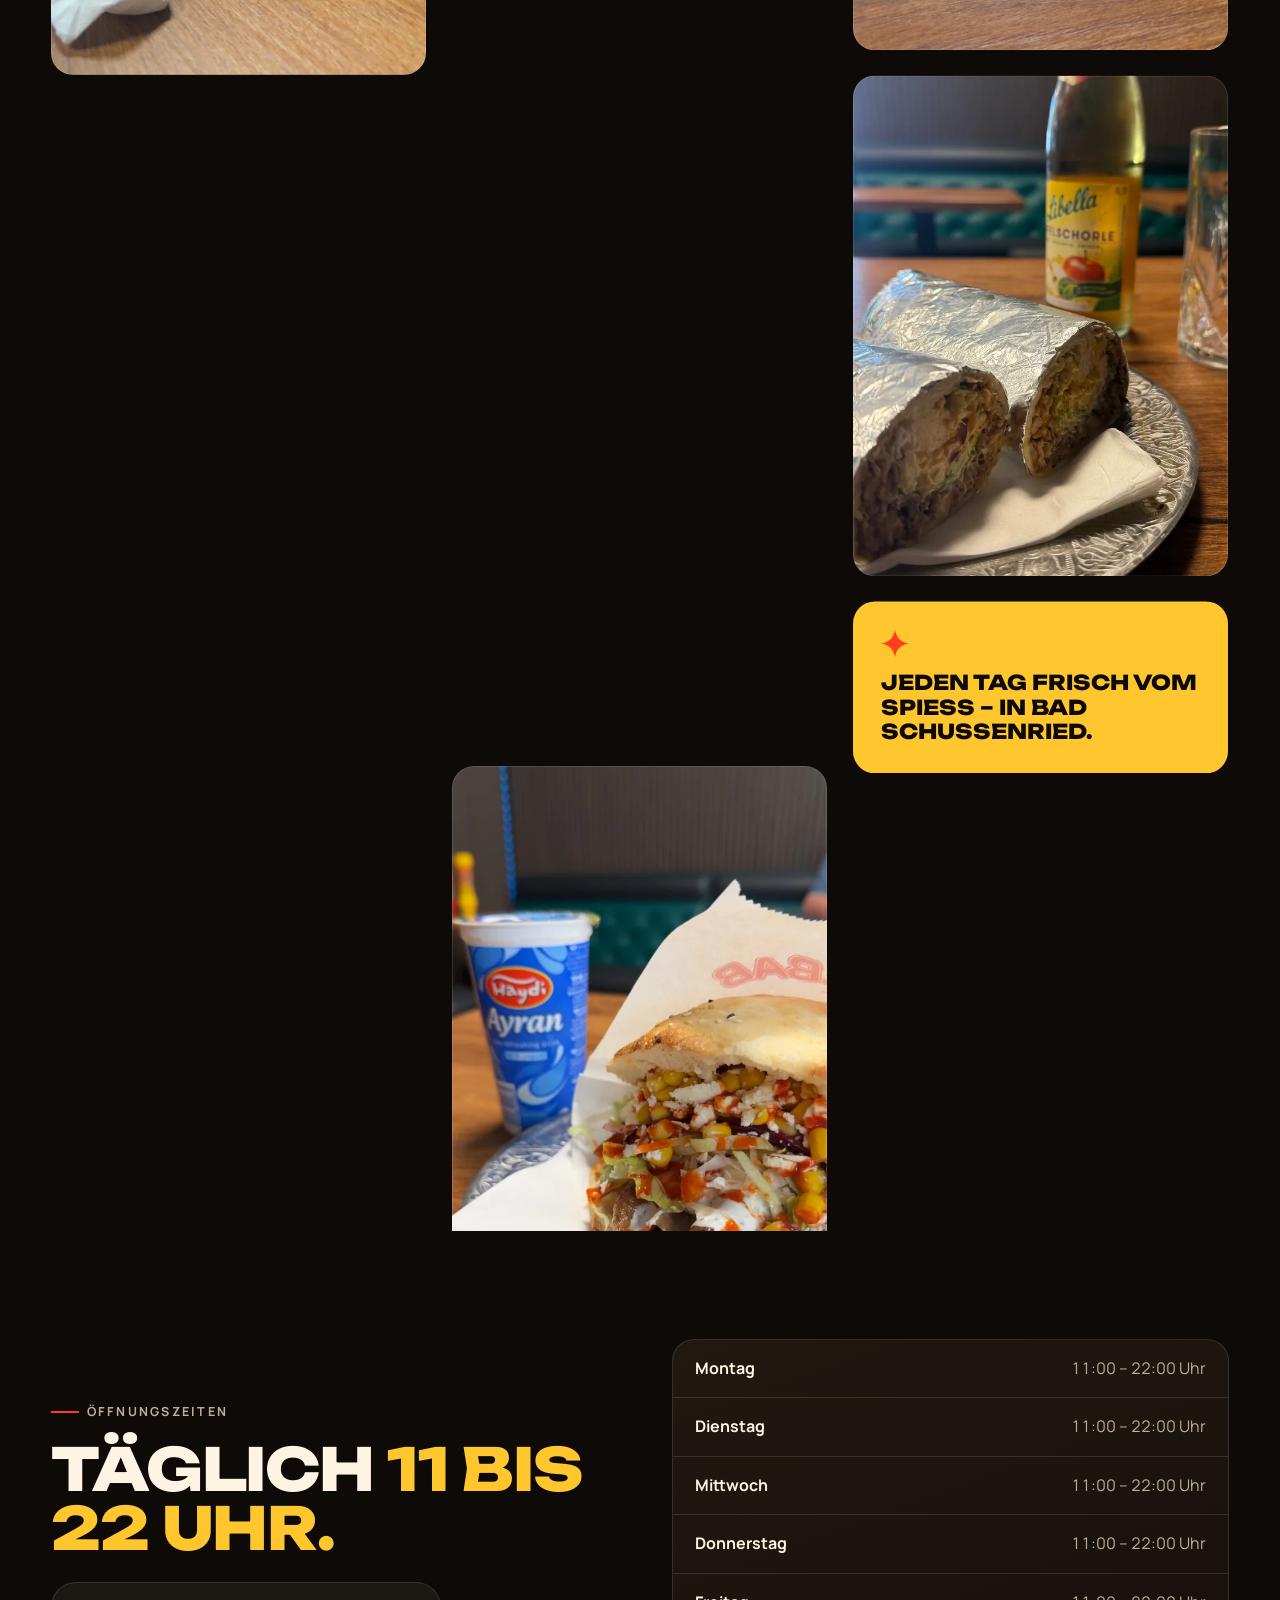
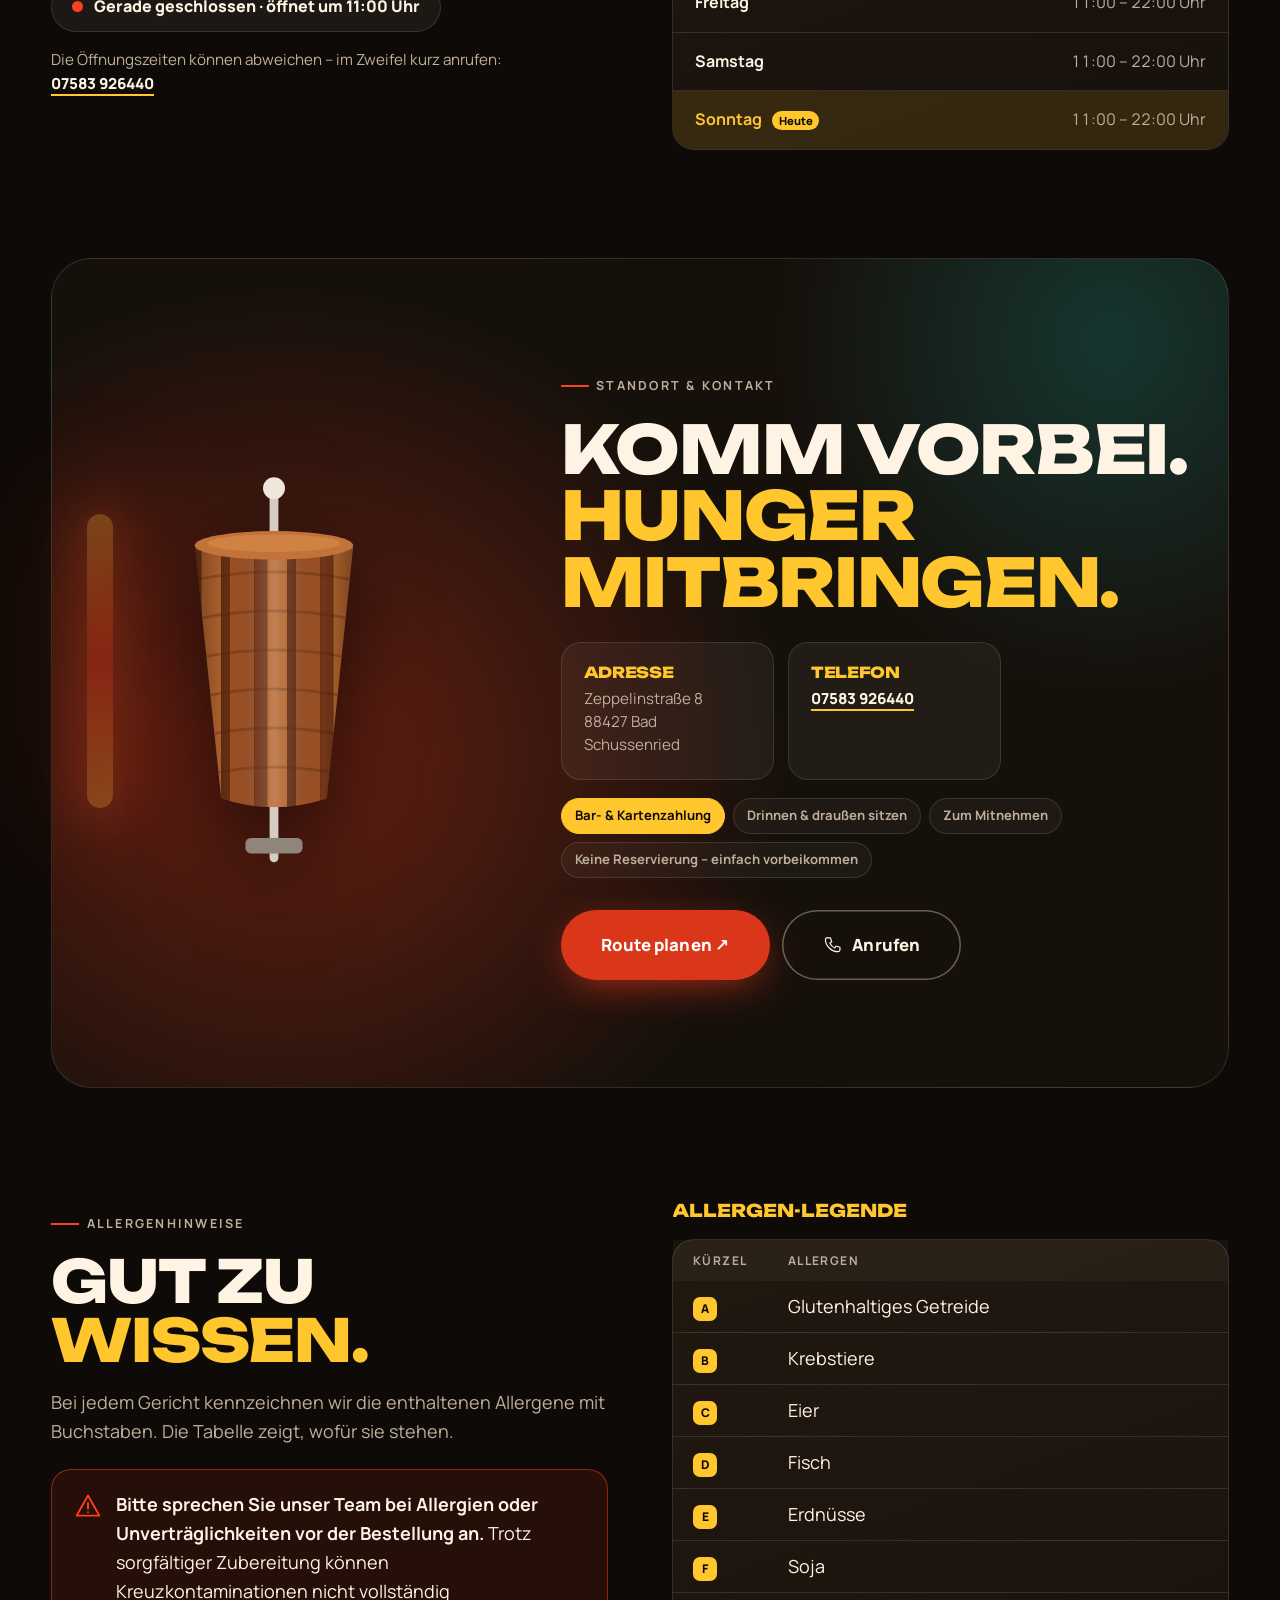
==== commit 0d212211: "Add Lahmacun Spezial photo to the specialities - New photo (WebP, 1200px and 640px) on the Lahmacun " ====
--- a/index.html
+++ b/index.html
@@ -370,17 +370,17 @@
             </article>
 
             <article class="card" data-tilt>
-              <a class="card__link" href="speisekarte.html#kat-lahmacun" data-cursor="Zur Karte" aria-label="Lahmacun in der Speisekarte ansehen"></a>
-              <div class="card__media card__media--placeholder">
-                <svg class="card__placeholder-ico" aria-hidden="true"><use href="#l-lahmacun"/></svg>
+              <a class="card__link" href="speisekarte.html#kat-lahmacun" data-cursor="Zur Karte" aria-label="Lahmacun Spezial in der Speisekarte ansehen"></a>
+              <div class="card__media">
+                <img src="assets/img/lahmacun-spezial-sm.webp" srcset="assets/img/lahmacun-spezial-sm.webp 640w, assets/img/lahmacun-spezial.webp 1200w" sizes="(min-width: 900px) 420px, 82vw" width="1200" height="1600" loading="lazy" alt="Lahmacun Spezial auf einem Holzbrett, belegt mit Drehspieß-Fleisch, Salat, Tomaten, Mais, Gurke und Paprika" style="--pos:50% 40%">
               </div>
               <svg class="card__ico" aria-hidden="true"><use href="#l-lahmacun"/></svg>
               <span class="card__tag">Türkischer Klassiker</span>
               <div class="card__body">
-                <span class="card__price">7,50 €</span>
-                <h3 class="card__title">Lahmacun</h3>
-                <p>Mit Salat und Soße. Als Spezial auch mit Drehspieß – siehe Speisekarte.</p>
-                <p class="allergens"><span class="allergens__label">Allergene</span> <abbr class="allergen" title="Glutenhaltiges Getreide">A<span class="sr-only"> (Glutenhaltiges Getreide)</span></abbr> <abbr class="allergen" title="Milch und Laktose">G<span class="sr-only"> (Milch und Laktose)</span></abbr></p>
+                <span class="card__price">9,50 €</span>
+                <h3 class="card__title">Lahmacun Spezial</h3>
+                <p>Mit Drehspieß, Salat und Soße. Klassisch nur mit Salat und Soße ab&nbsp;7,50&nbsp;€.</p>
+                <p class="allergens"><span class="allergens__label">Allergene</span> <abbr class="allergen" title="Glutenhaltiges Getreide">A<span class="sr-only"> (Glutenhaltiges Getreide)</span></abbr> <abbr class="allergen" title="Eier">C<span class="sr-only"> (Eier)</span></abbr> <abbr class="allergen" title="Soja">F<span class="sr-only"> (Soja)</span></abbr> <abbr class="allergen" title="Milch und Laktose">G<span class="sr-only"> (Milch und Laktose)</span></abbr> <abbr class="allergen" title="Senf">J<span class="sr-only"> (Senf)</span></abbr></p>
                 <span class="card__more">Zur Speisekarte →</span>
               </div>
             </article>
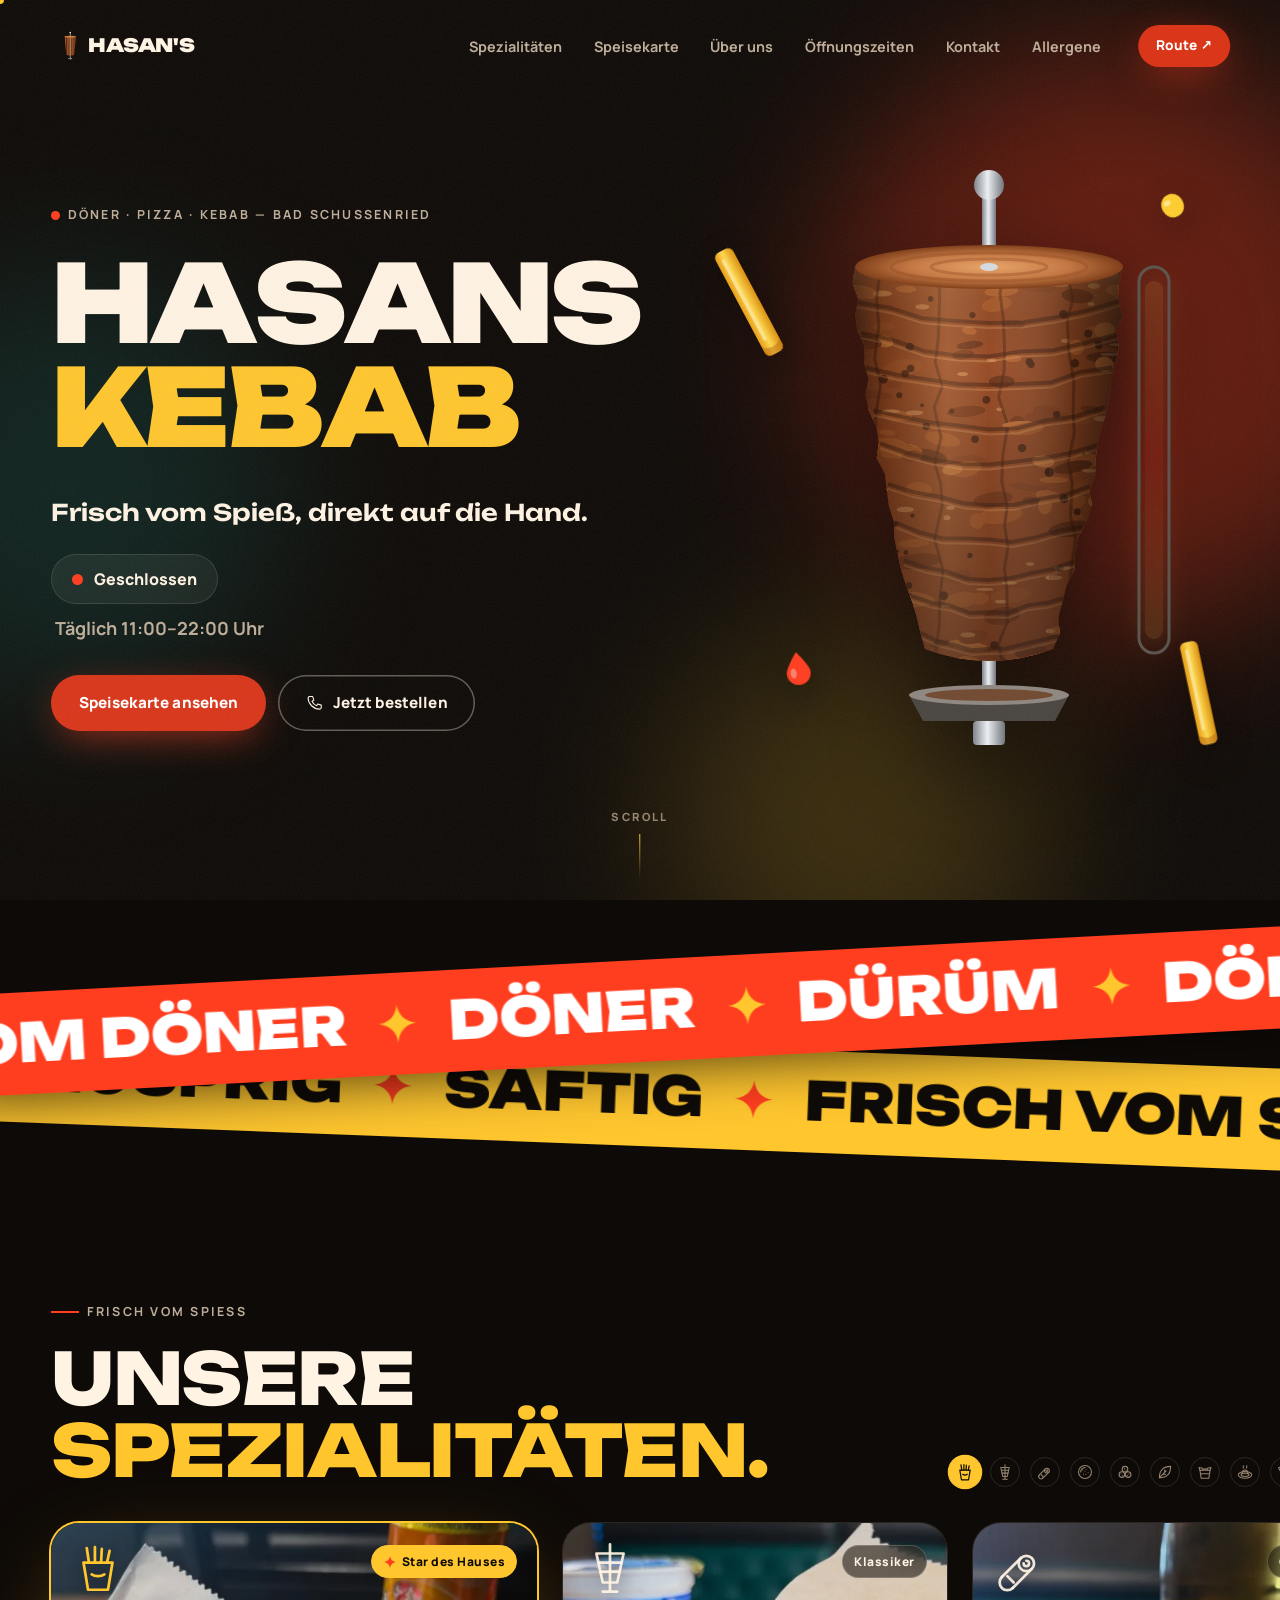
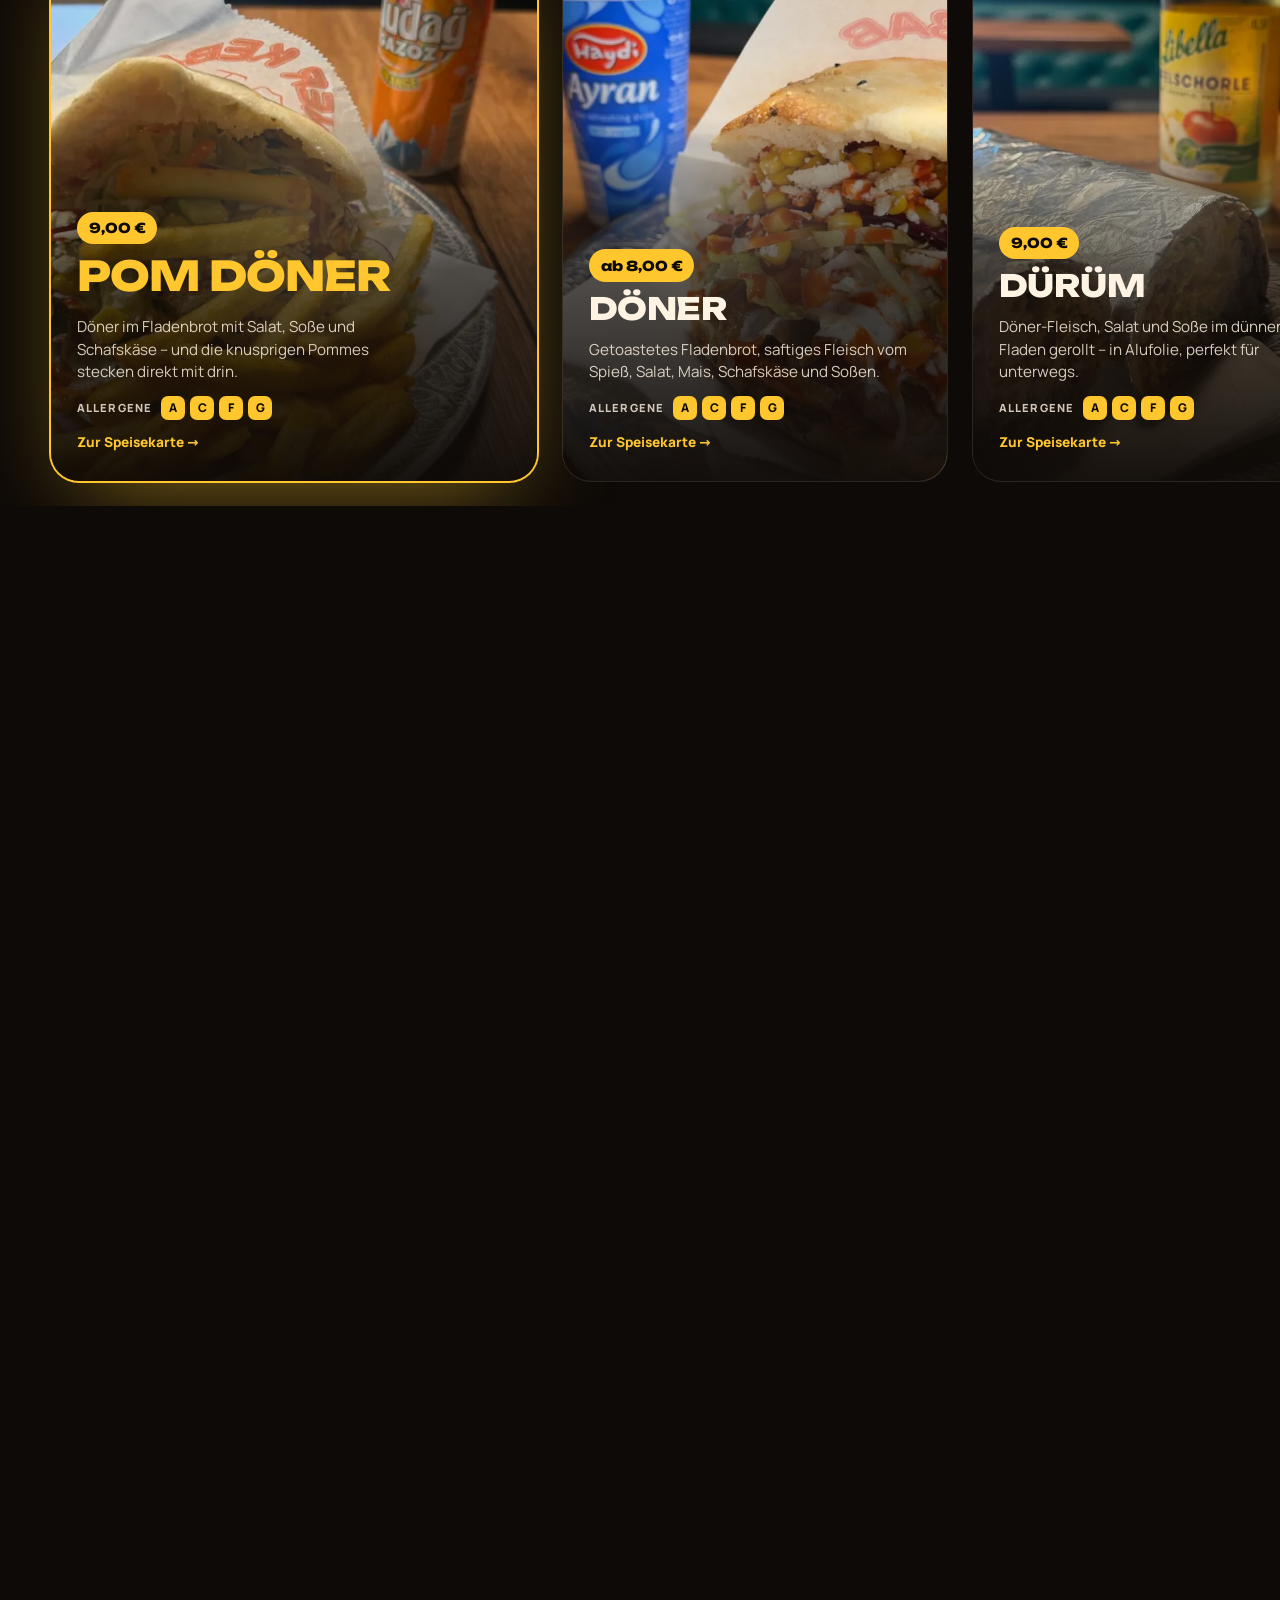
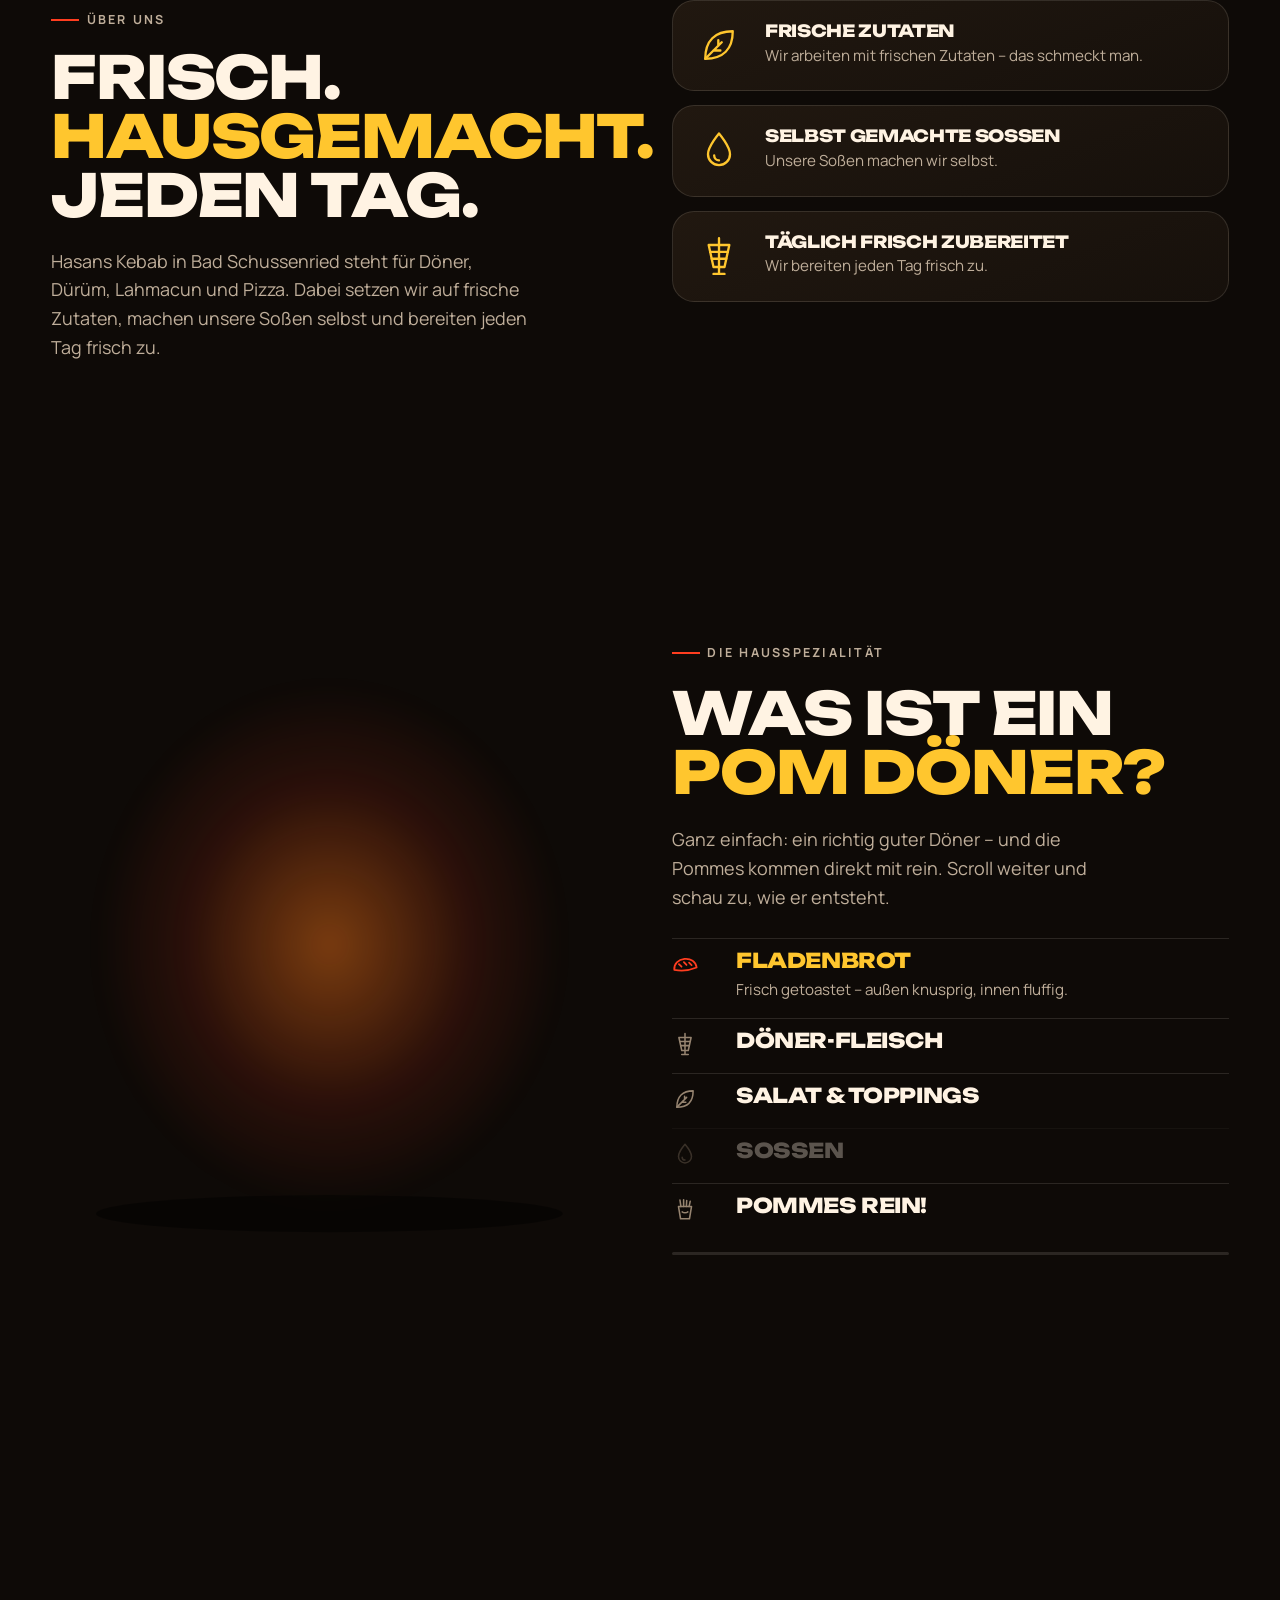
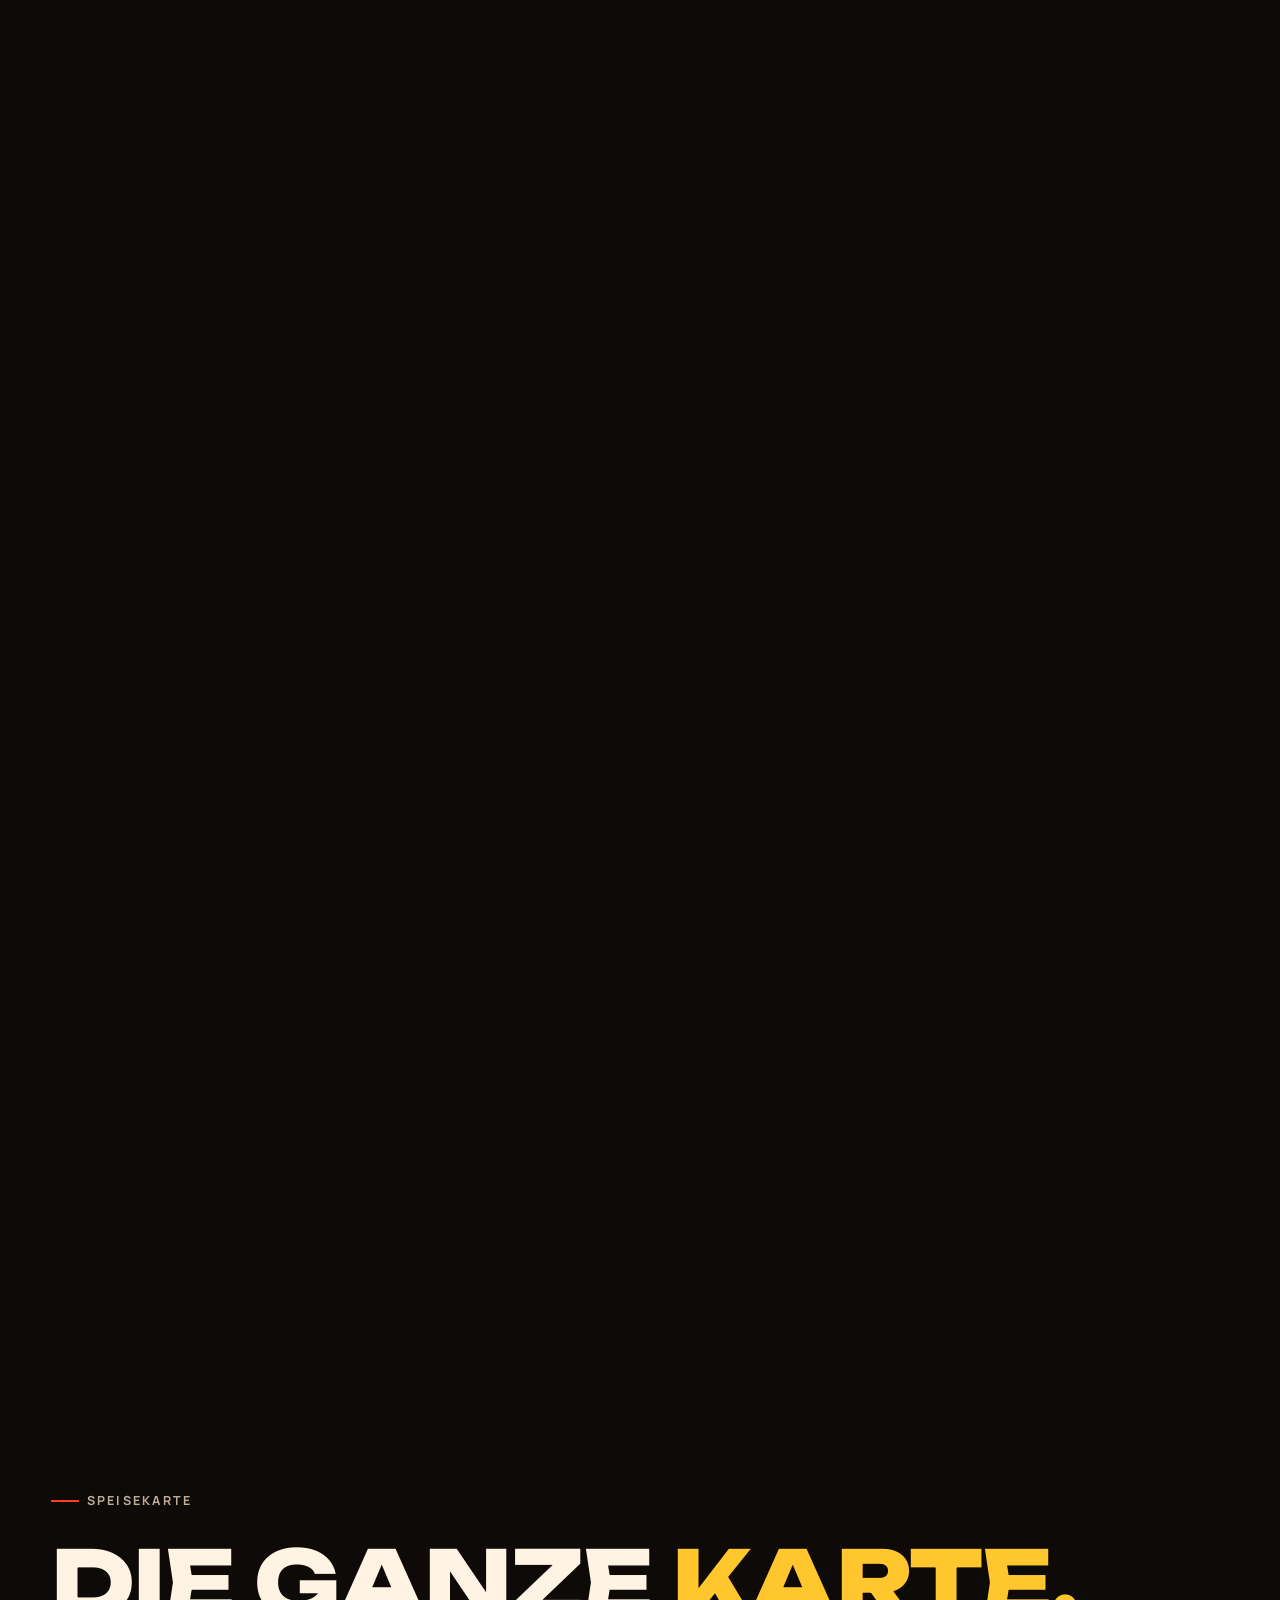
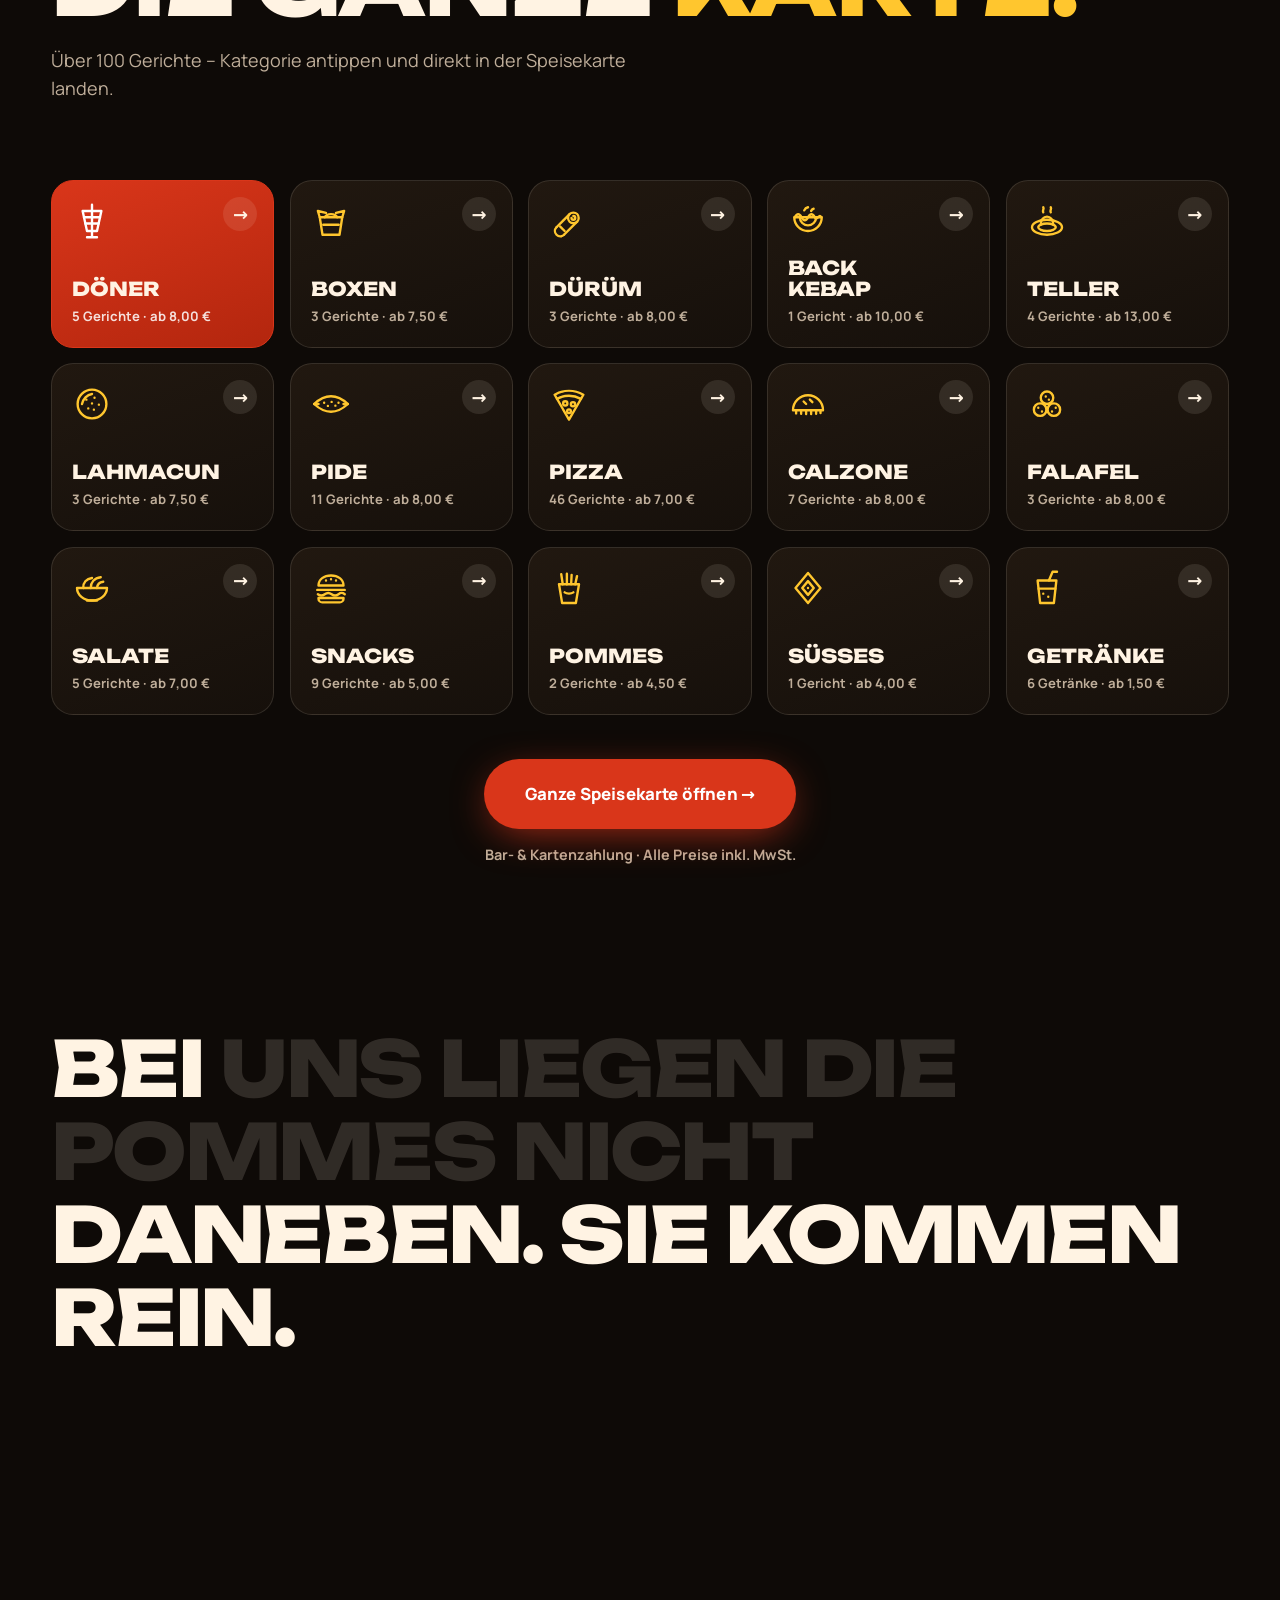
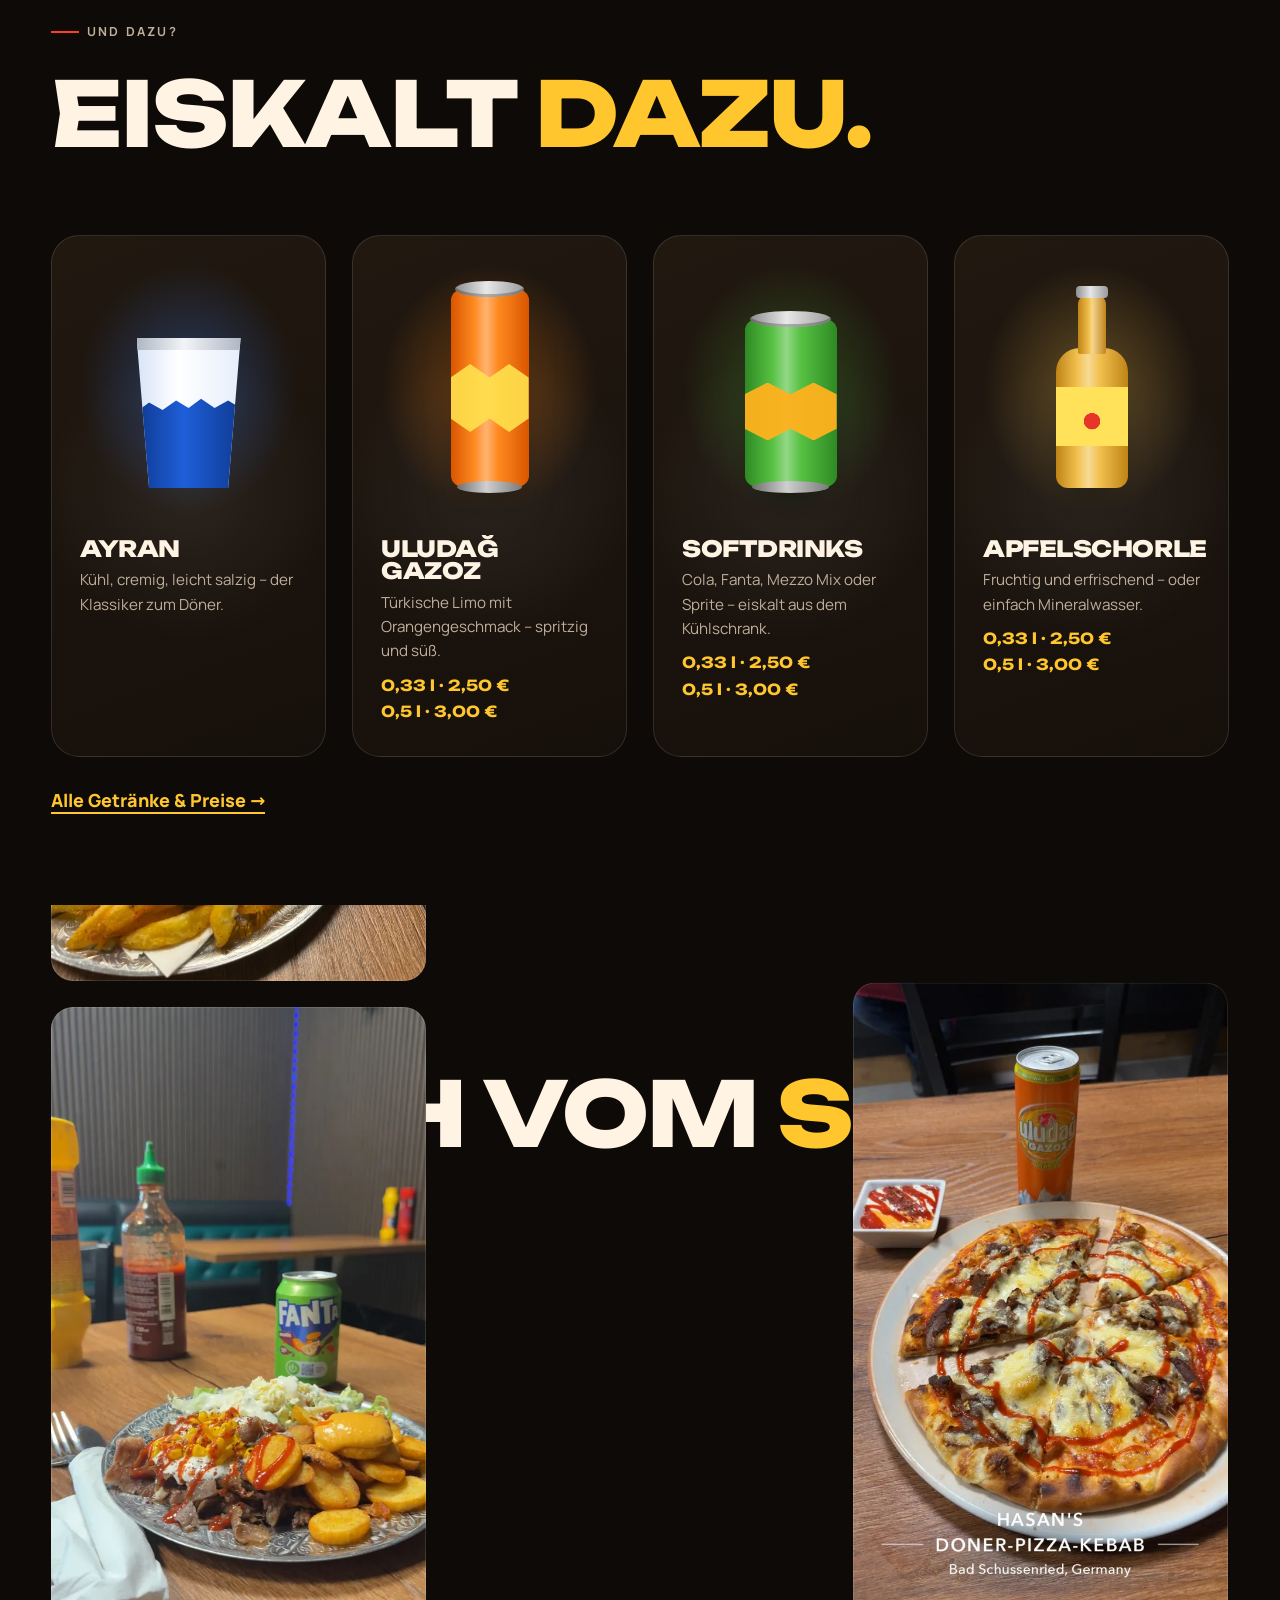
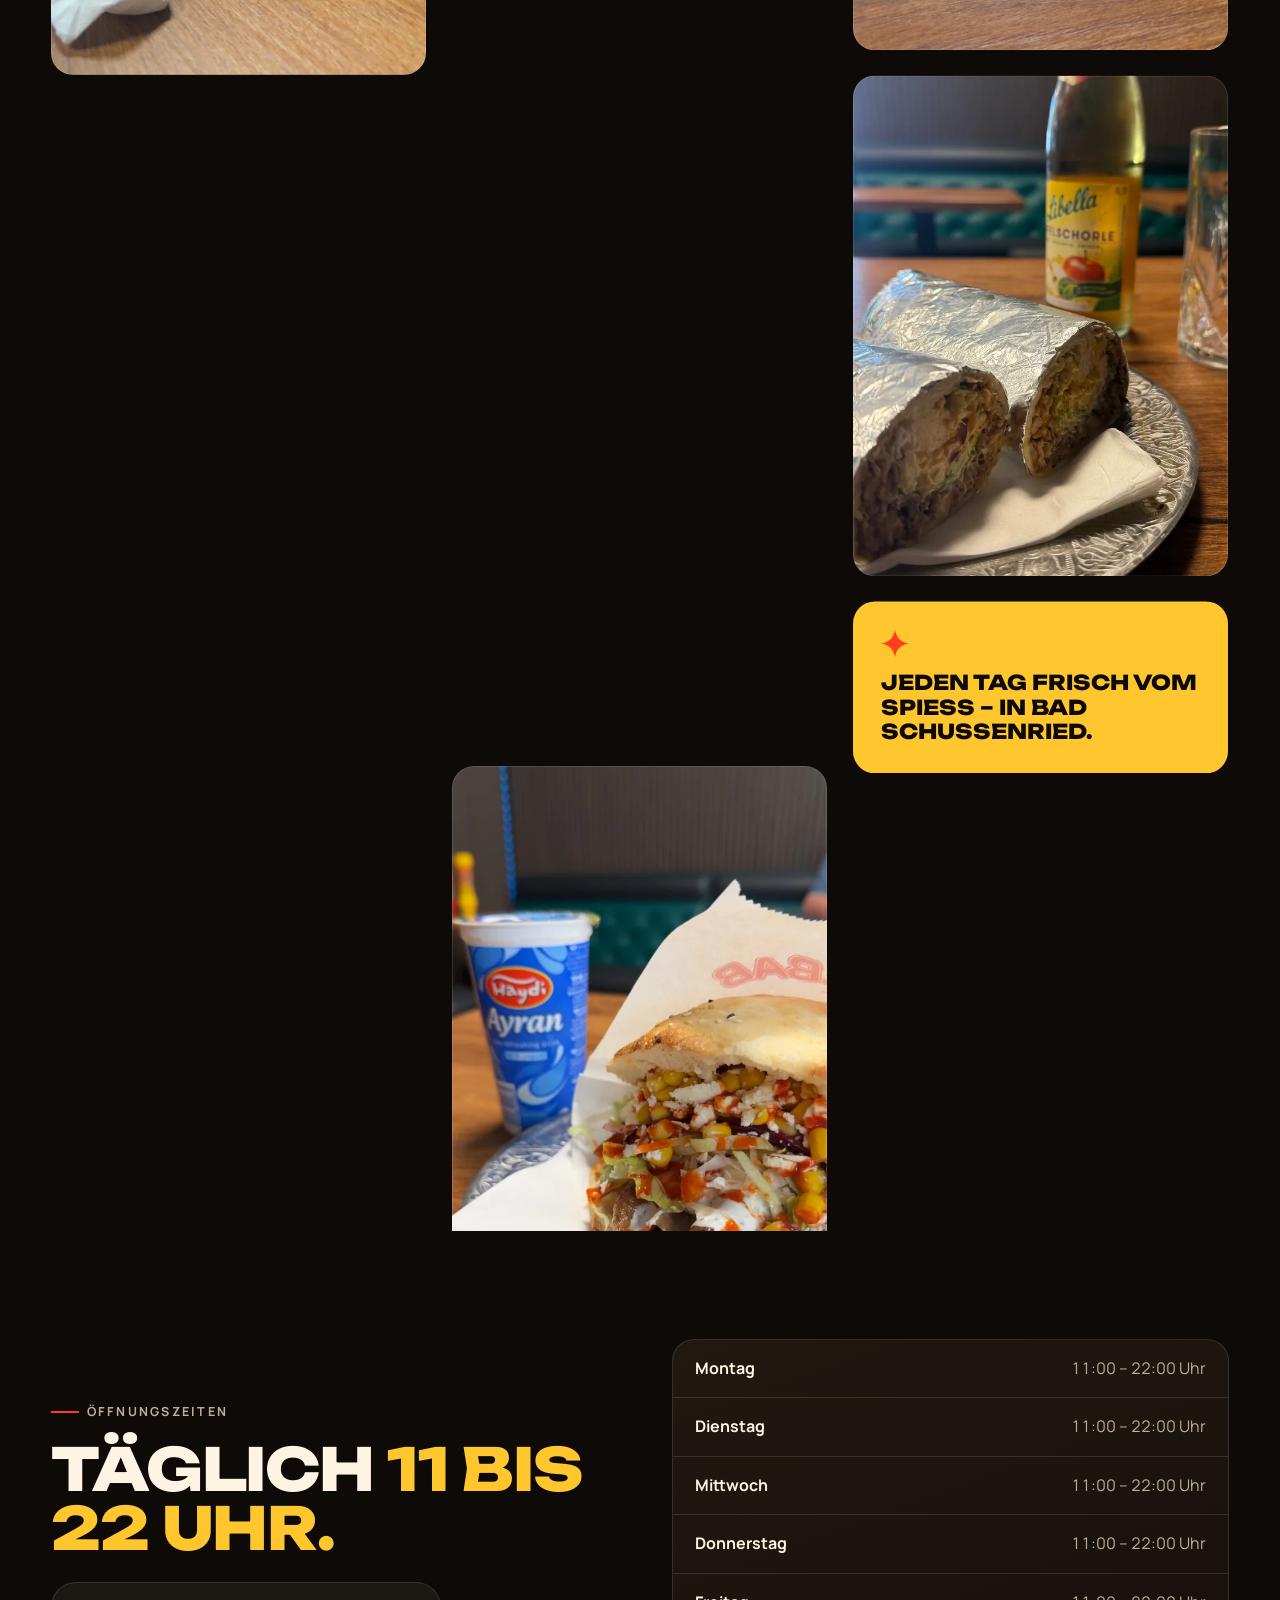
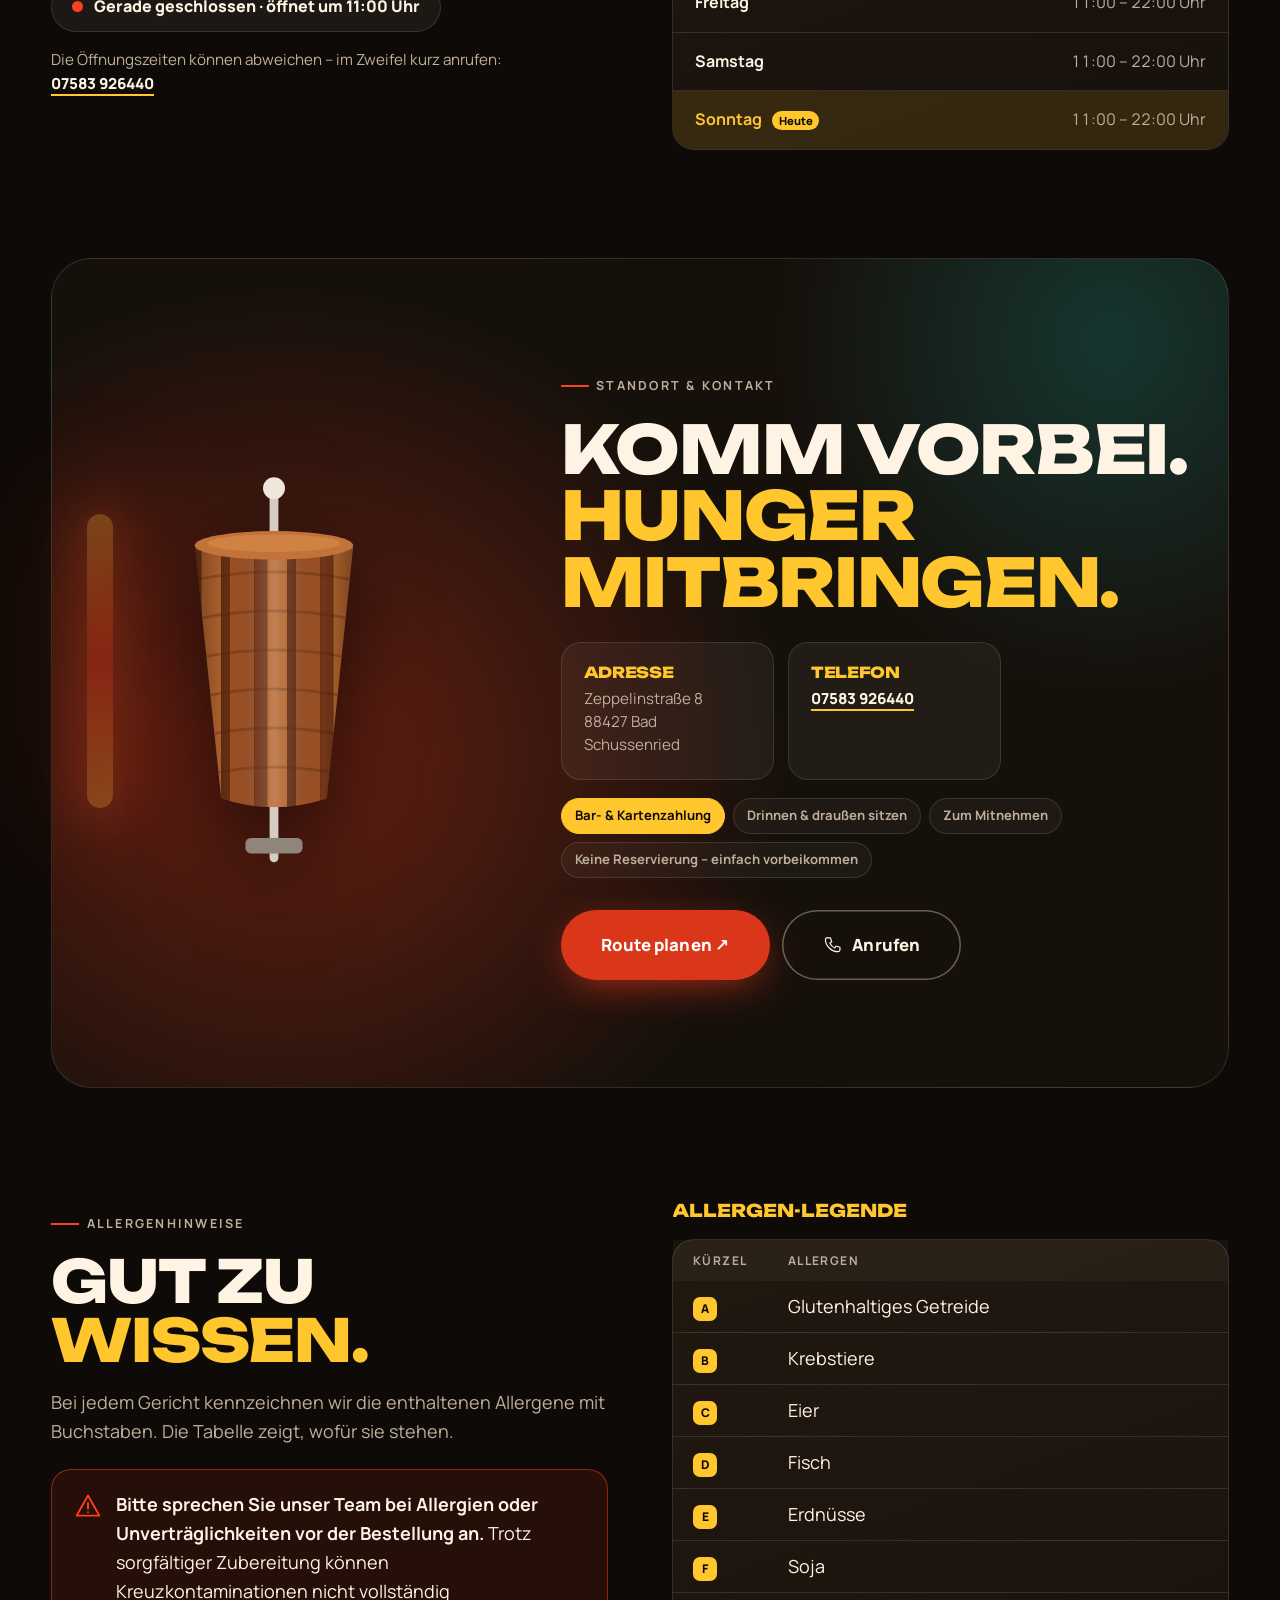
==== commit 27553a75: "Remove mustard (J) from all dishes The owner confirmed that no mustard is used, so the allergen code" ====
--- a/index.html
+++ b/index.html
@@ -332,7 +332,7 @@
                 <span class="card__price">9,00 €</span>
                 <h3 class="card__title">Pom Döner</h3>
                 <p>Döner im Fladenbrot mit Salat, Soße und Schafskäse – und die knusprigen Pommes stecken direkt mit drin.</p>
-                <p class="allergens"><span class="allergens__label">Allergene</span> <abbr class="allergen" title="Glutenhaltiges Getreide">A<span class="sr-only"> (Glutenhaltiges Getreide)</span></abbr> <abbr class="allergen" title="Eier">C<span class="sr-only"> (Eier)</span></abbr> <abbr class="allergen" title="Soja">F<span class="sr-only"> (Soja)</span></abbr> <abbr class="allergen" title="Milch und Laktose">G<span class="sr-only"> (Milch und Laktose)</span></abbr> <abbr class="allergen" title="Senf">J<span class="sr-only"> (Senf)</span></abbr></p>
+                <p class="allergens"><span class="allergens__label">Allergene</span> <abbr class="allergen" title="Glutenhaltiges Getreide">A<span class="sr-only"> (Glutenhaltiges Getreide)</span></abbr> <abbr class="allergen" title="Eier">C<span class="sr-only"> (Eier)</span></abbr> <abbr class="allergen" title="Soja">F<span class="sr-only"> (Soja)</span></abbr> <abbr class="allergen" title="Milch und Laktose">G<span class="sr-only"> (Milch und Laktose)</span></abbr></p>
                 <span class="card__more">Zur Speisekarte →</span>
               </div>
             </article>
@@ -348,7 +348,7 @@
                 <span class="card__price">ab 8,00 €</span>
                 <h3 class="card__title">Döner</h3>
                 <p>Getoastetes Fladenbrot, saftiges Fleisch vom Spieß, Salat, Mais, Schafskäse und Soßen.</p>
-                <p class="allergens"><span class="allergens__label">Allergene</span> <abbr class="allergen" title="Glutenhaltiges Getreide">A<span class="sr-only"> (Glutenhaltiges Getreide)</span></abbr> <abbr class="allergen" title="Eier">C<span class="sr-only"> (Eier)</span></abbr> <abbr class="allergen" title="Soja">F<span class="sr-only"> (Soja)</span></abbr> <abbr class="allergen" title="Milch und Laktose">G<span class="sr-only"> (Milch und Laktose)</span></abbr> <abbr class="allergen" title="Senf">J<span class="sr-only"> (Senf)</span></abbr></p>
+                <p class="allergens"><span class="allergens__label">Allergene</span> <abbr class="allergen" title="Glutenhaltiges Getreide">A<span class="sr-only"> (Glutenhaltiges Getreide)</span></abbr> <abbr class="allergen" title="Eier">C<span class="sr-only"> (Eier)</span></abbr> <abbr class="allergen" title="Soja">F<span class="sr-only"> (Soja)</span></abbr> <abbr class="allergen" title="Milch und Laktose">G<span class="sr-only"> (Milch und Laktose)</span></abbr></p>
                 <span class="card__more">Zur Speisekarte →</span>
               </div>
             </article>
@@ -364,7 +364,7 @@
                 <span class="card__price">9,00 €</span>
                 <h3 class="card__title">Dürüm</h3>
                 <p>Döner-Fleisch, Salat und Soße im dünnen Fladen gerollt – in Alufolie, perfekt für unterwegs.</p>
-                <p class="allergens"><span class="allergens__label">Allergene</span> <abbr class="allergen" title="Glutenhaltiges Getreide">A<span class="sr-only"> (Glutenhaltiges Getreide)</span></abbr> <abbr class="allergen" title="Eier">C<span class="sr-only"> (Eier)</span></abbr> <abbr class="allergen" title="Soja">F<span class="sr-only"> (Soja)</span></abbr> <abbr class="allergen" title="Milch und Laktose">G<span class="sr-only"> (Milch und Laktose)</span></abbr> <abbr class="allergen" title="Senf">J<span class="sr-only"> (Senf)</span></abbr></p>
+                <p class="allergens"><span class="allergens__label">Allergene</span> <abbr class="allergen" title="Glutenhaltiges Getreide">A<span class="sr-only"> (Glutenhaltiges Getreide)</span></abbr> <abbr class="allergen" title="Eier">C<span class="sr-only"> (Eier)</span></abbr> <abbr class="allergen" title="Soja">F<span class="sr-only"> (Soja)</span></abbr> <abbr class="allergen" title="Milch und Laktose">G<span class="sr-only"> (Milch und Laktose)</span></abbr></p>
                 <span class="card__more">Zur Speisekarte →</span>
               </div>
             </article>
@@ -380,7 +380,7 @@
                 <span class="card__price">9,50 €</span>
                 <h3 class="card__title">Lahmacun Spezial</h3>
                 <p>Mit Drehspieß, Salat und Soße. Klassisch nur mit Salat und Soße ab&nbsp;7,50&nbsp;€.</p>
-                <p class="allergens"><span class="allergens__label">Allergene</span> <abbr class="allergen" title="Glutenhaltiges Getreide">A<span class="sr-only"> (Glutenhaltiges Getreide)</span></abbr> <abbr class="allergen" title="Eier">C<span class="sr-only"> (Eier)</span></abbr> <abbr class="allergen" title="Soja">F<span class="sr-only"> (Soja)</span></abbr> <abbr class="allergen" title="Milch und Laktose">G<span class="sr-only"> (Milch und Laktose)</span></abbr> <abbr class="allergen" title="Senf">J<span class="sr-only"> (Senf)</span></abbr></p>
+                <p class="allergens"><span class="allergens__label">Allergene</span> <abbr class="allergen" title="Glutenhaltiges Getreide">A<span class="sr-only"> (Glutenhaltiges Getreide)</span></abbr> <abbr class="allergen" title="Eier">C<span class="sr-only"> (Eier)</span></abbr> <abbr class="allergen" title="Soja">F<span class="sr-only"> (Soja)</span></abbr> <abbr class="allergen" title="Milch und Laktose">G<span class="sr-only"> (Milch und Laktose)</span></abbr></p>
                 <span class="card__more">Zur Speisekarte →</span>
               </div>
             </article>
@@ -428,7 +428,7 @@
                 <span class="card__price">8,00 €</span>
                 <h3 class="card__title">Döner Box</h3>
                 <p>Drehspieß mit Pommes in der Box – perfekt zum Mitnehmen.</p>
-                <p class="allergens"><span class="allergens__label">Allergene</span> <abbr class="allergen" title="Glutenhaltiges Getreide">A<span class="sr-only"> (Glutenhaltiges Getreide)</span></abbr> <abbr class="allergen" title="Eier">C<span class="sr-only"> (Eier)</span></abbr> <abbr class="allergen" title="Soja">F<span class="sr-only"> (Soja)</span></abbr> <abbr class="allergen" title="Milch und Laktose">G<span class="sr-only"> (Milch und Laktose)</span></abbr> <abbr class="allergen" title="Senf">J<span class="sr-only"> (Senf)</span></abbr></p>
+                <p class="allergens"><span class="allergens__label">Allergene</span> <abbr class="allergen" title="Glutenhaltiges Getreide">A<span class="sr-only"> (Glutenhaltiges Getreide)</span></abbr> <abbr class="allergen" title="Eier">C<span class="sr-only"> (Eier)</span></abbr> <abbr class="allergen" title="Soja">F<span class="sr-only"> (Soja)</span></abbr> <abbr class="allergen" title="Milch und Laktose">G<span class="sr-only"> (Milch und Laktose)</span></abbr></p>
                 <span class="card__more">Zur Speisekarte →</span>
               </div>
             </article>
@@ -444,7 +444,7 @@
                 <span class="card__price">13,00 €</span>
                 <h3 class="card__title">Döner Teller</h3>
                 <p>Drehspieß auf dem Teller – wahlweise mit Reis, Pommes oder Salat und Soße.</p>
-                <p class="allergens"><span class="allergens__label">Allergene</span> <abbr class="allergen" title="Glutenhaltiges Getreide">A<span class="sr-only"> (Glutenhaltiges Getreide)</span></abbr> <abbr class="allergen" title="Eier">C<span class="sr-only"> (Eier)</span></abbr> <abbr class="allergen" title="Soja">F<span class="sr-only"> (Soja)</span></abbr> <abbr class="allergen" title="Milch und Laktose">G<span class="sr-only"> (Milch und Laktose)</span></abbr> <abbr class="allergen" title="Senf">J<span class="sr-only"> (Senf)</span></abbr></p>
+                <p class="allergens"><span class="allergens__label">Allergene</span> <abbr class="allergen" title="Glutenhaltiges Getreide">A<span class="sr-only"> (Glutenhaltiges Getreide)</span></abbr> <abbr class="allergen" title="Eier">C<span class="sr-only"> (Eier)</span></abbr> <abbr class="allergen" title="Soja">F<span class="sr-only"> (Soja)</span></abbr> <abbr class="allergen" title="Milch und Laktose">G<span class="sr-only"> (Milch und Laktose)</span></abbr></p>
                 <span class="card__more">Zur Speisekarte →</span>
               </div>
             </article>
@@ -460,7 +460,7 @@
                 <span class="card__price">10,50 €</span>
                 <h3 class="card__title">Döner Pizza</h3>
                 <p>Aus dem Steinofen: Tomatensoße, Käse und Drehspieß – mit scharfer Soße on top.</p>
-                <p class="allergens"><span class="allergens__label">Allergene</span> <abbr class="allergen" title="Glutenhaltiges Getreide">A<span class="sr-only"> (Glutenhaltiges Getreide)</span></abbr> <abbr class="allergen" title="Eier">C<span class="sr-only"> (Eier)</span></abbr> <abbr class="allergen" title="Soja">F<span class="sr-only"> (Soja)</span></abbr> <abbr class="allergen" title="Milch und Laktose">G<span class="sr-only"> (Milch und Laktose)</span></abbr> <abbr class="allergen" title="Senf">J<span class="sr-only"> (Senf)</span></abbr></p>
+                <p class="allergens"><span class="allergens__label">Allergene</span> <abbr class="allergen" title="Glutenhaltiges Getreide">A<span class="sr-only"> (Glutenhaltiges Getreide)</span></abbr> <abbr class="allergen" title="Eier">C<span class="sr-only"> (Eier)</span></abbr> <abbr class="allergen" title="Soja">F<span class="sr-only"> (Soja)</span></abbr> <abbr class="allergen" title="Milch und Laktose">G<span class="sr-only"> (Milch und Laktose)</span></abbr></p>
                 <span class="card__more">Zur Speisekarte →</span>
               </div>
             </article>
